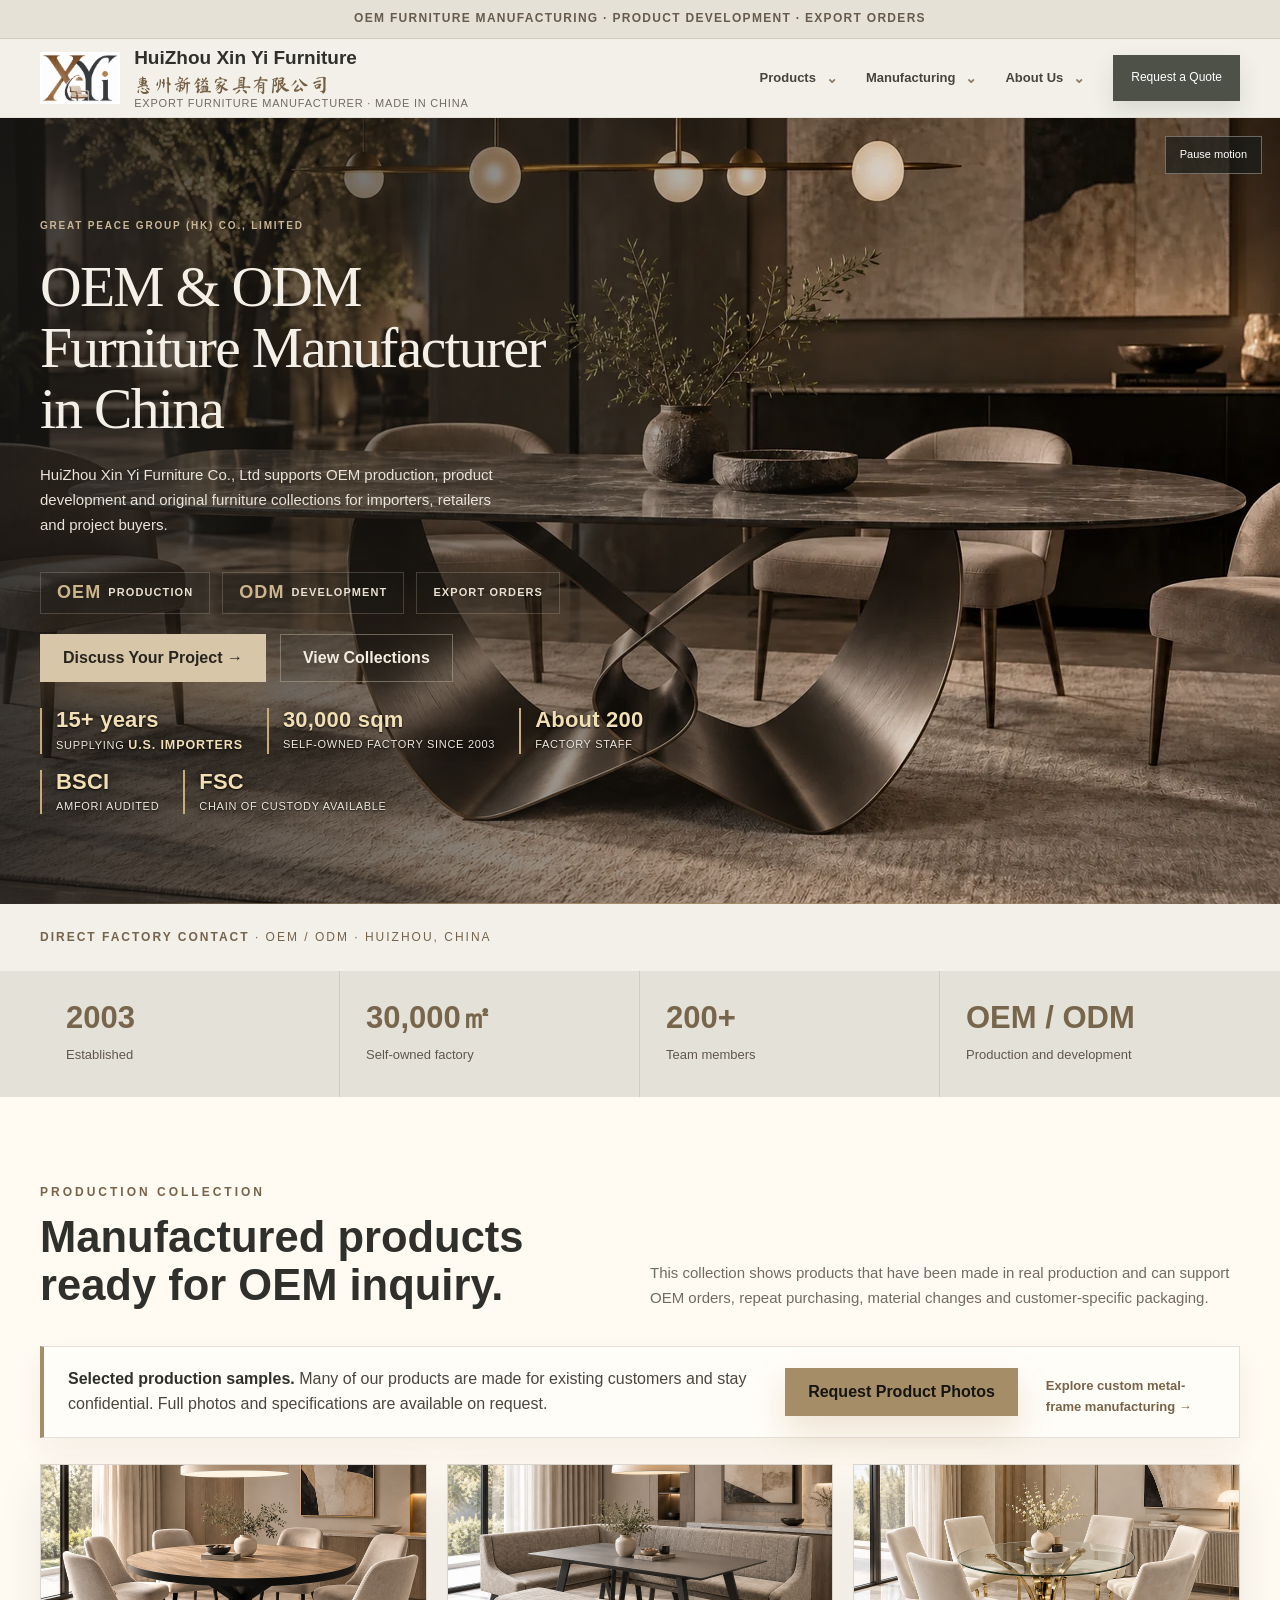
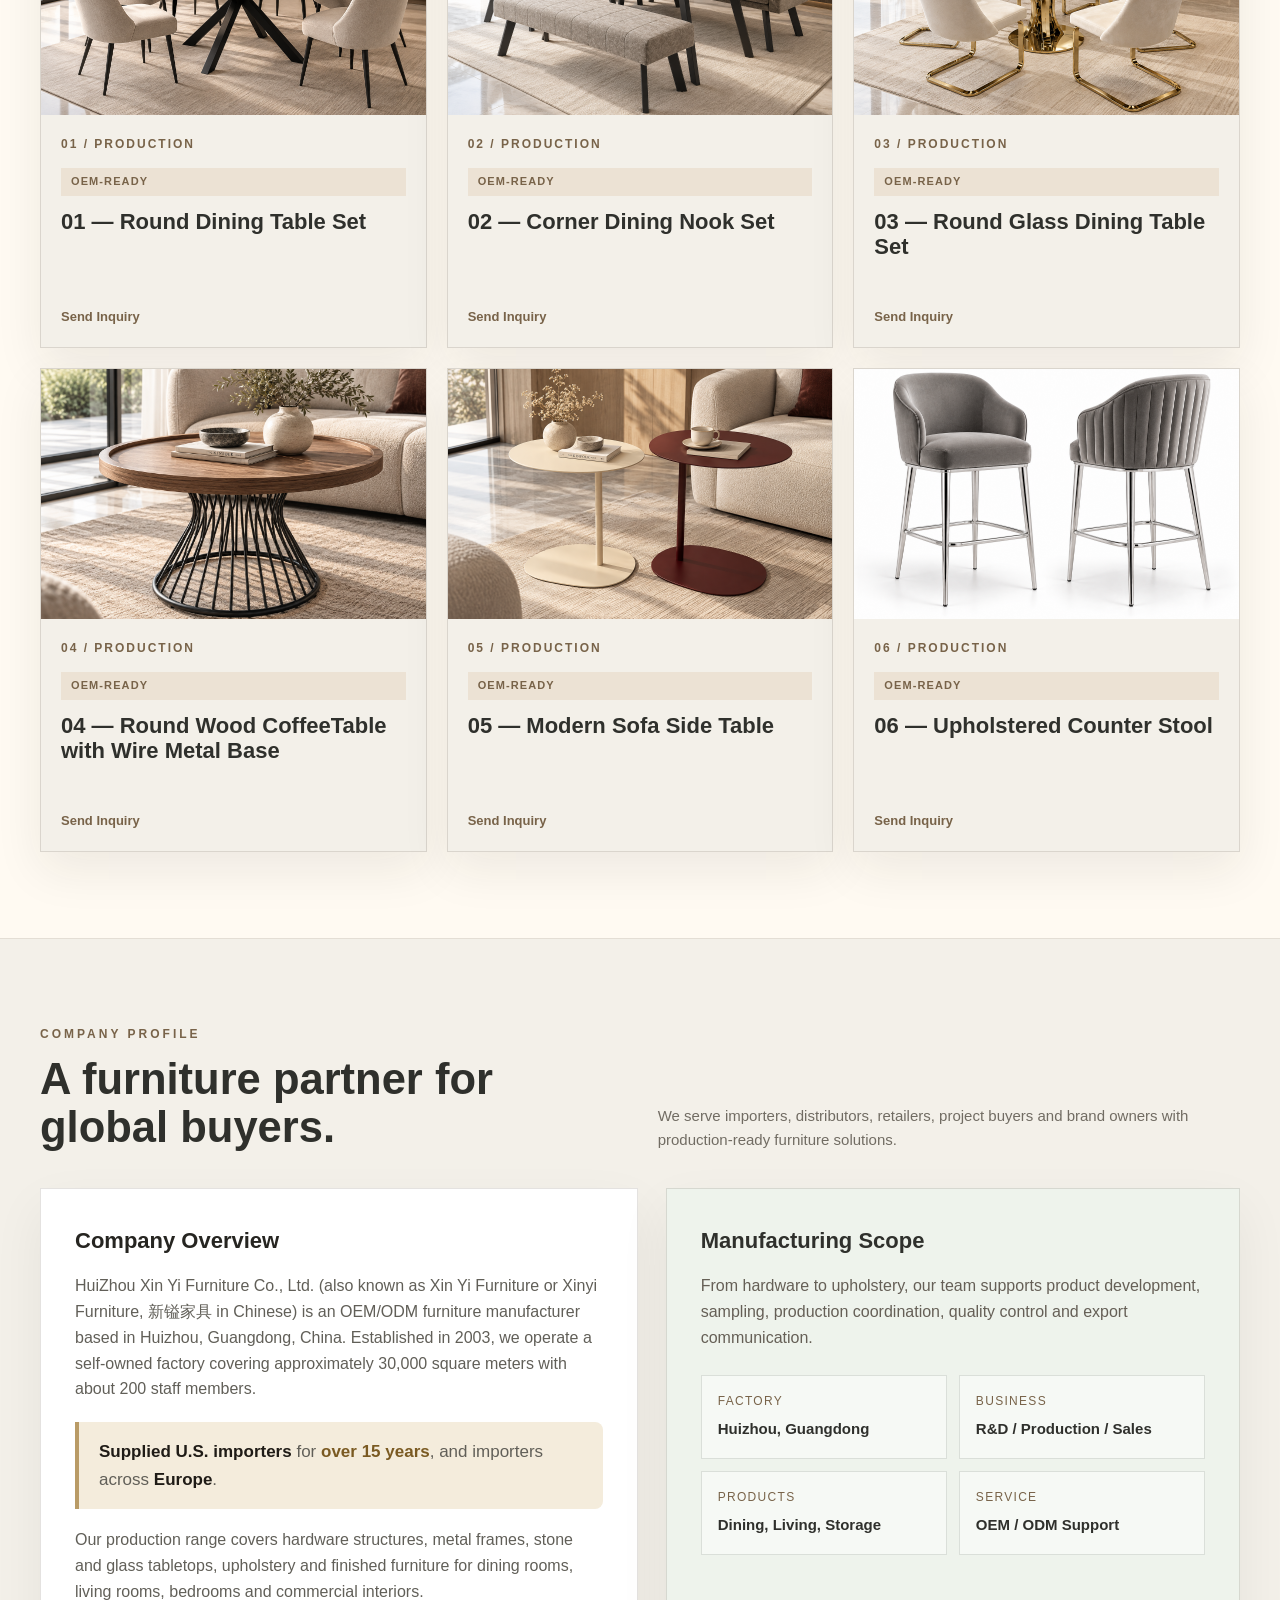
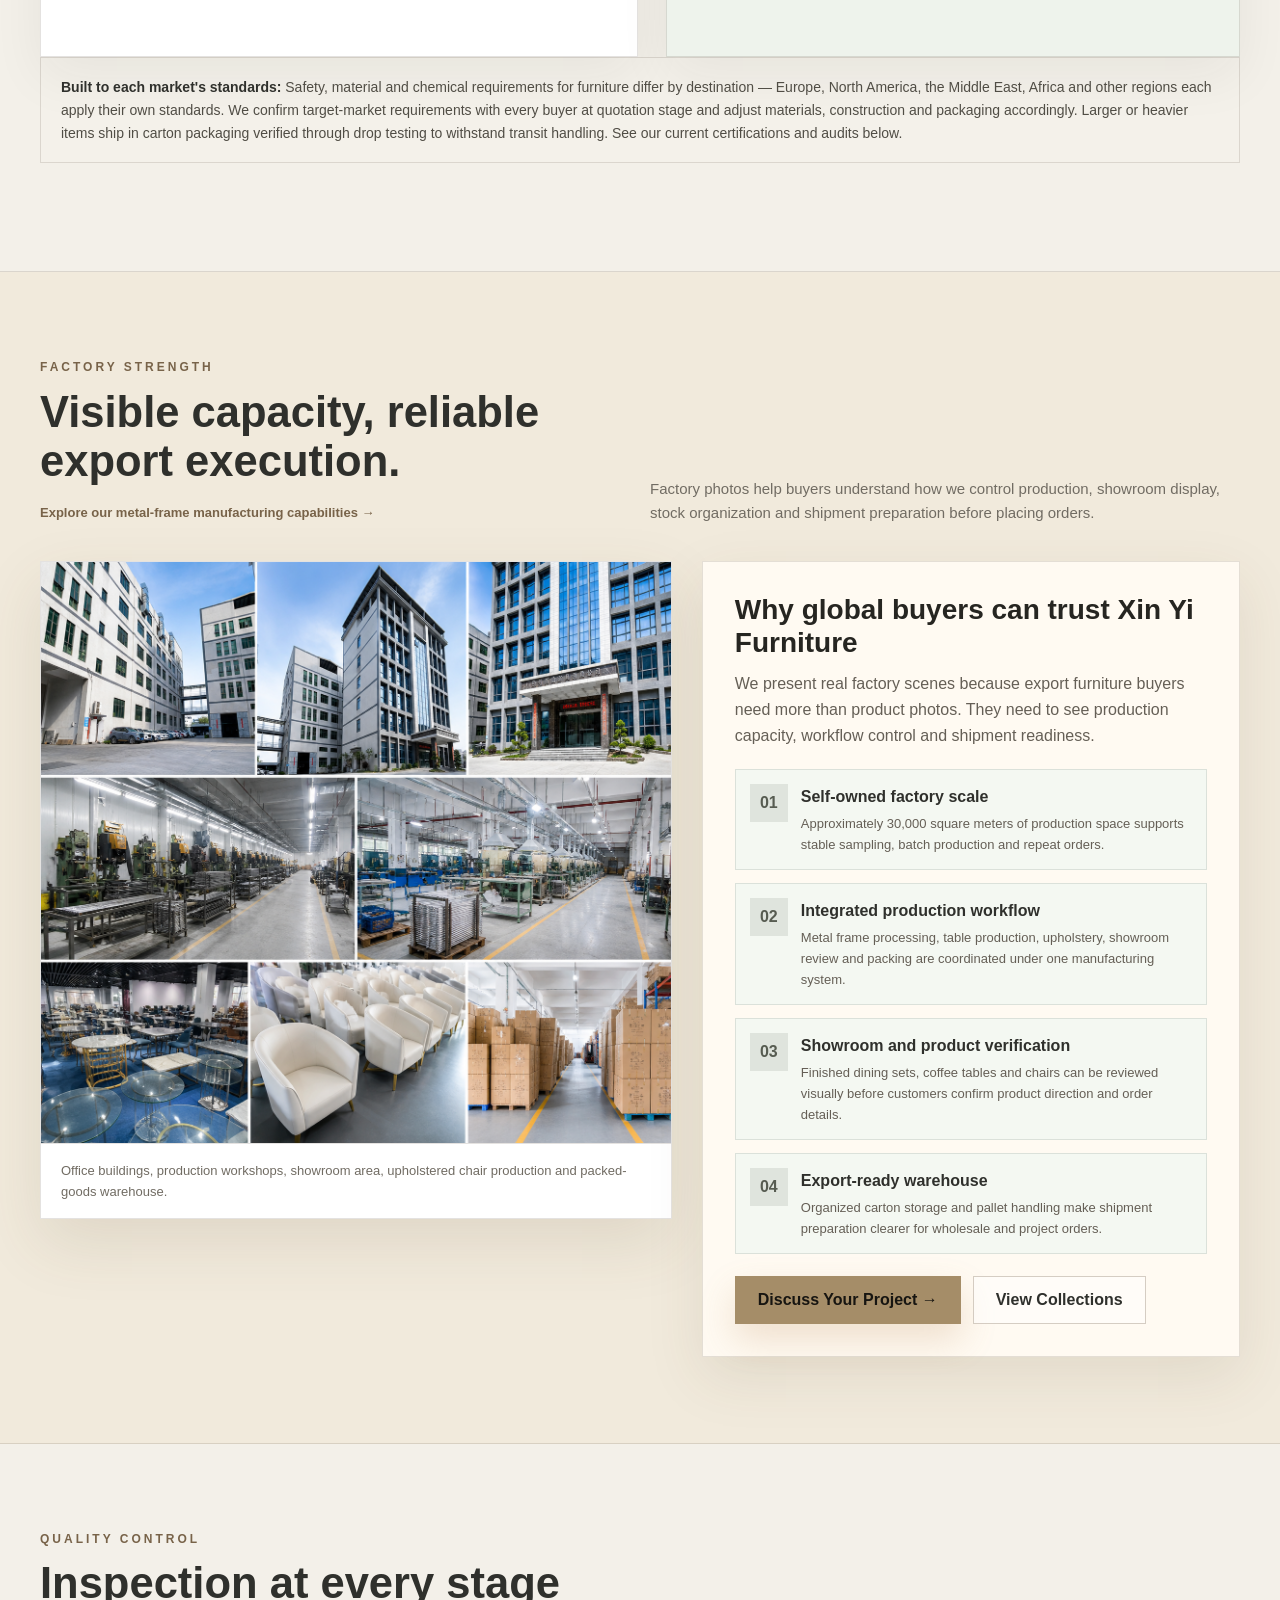
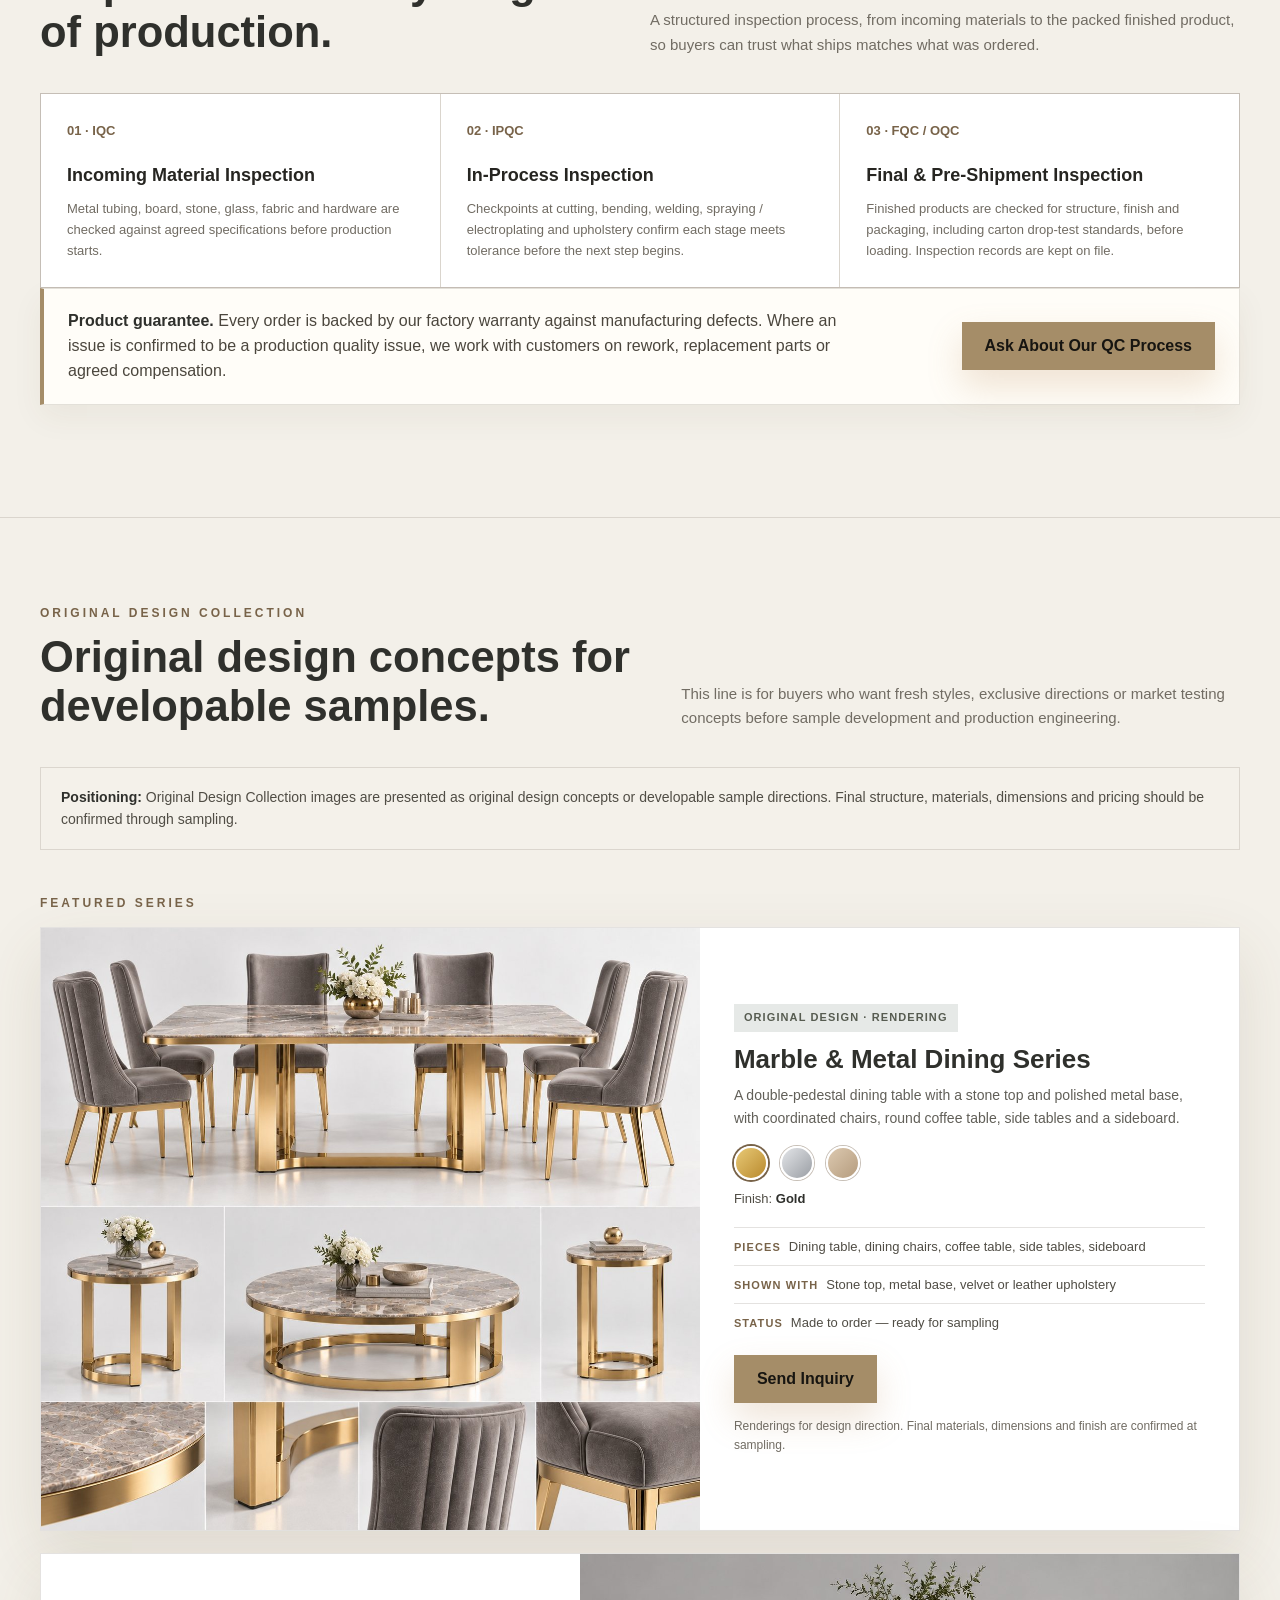
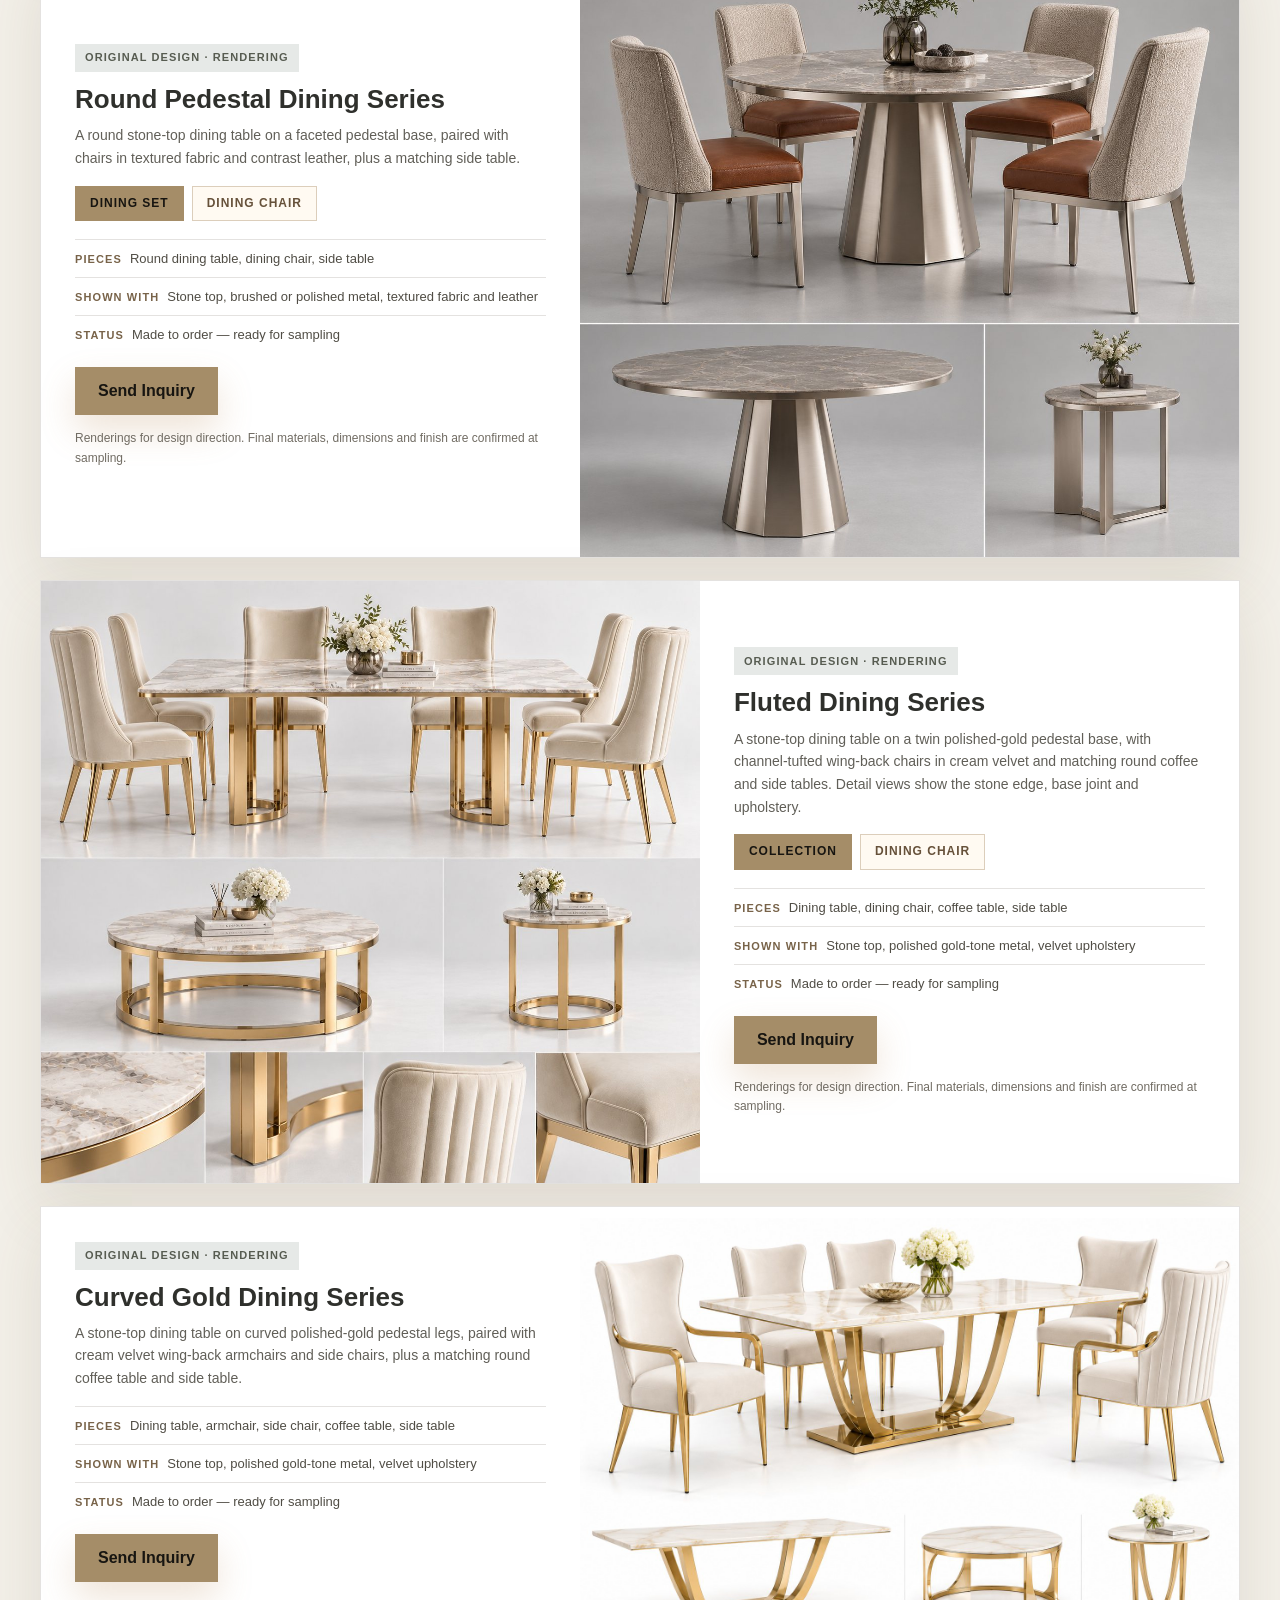
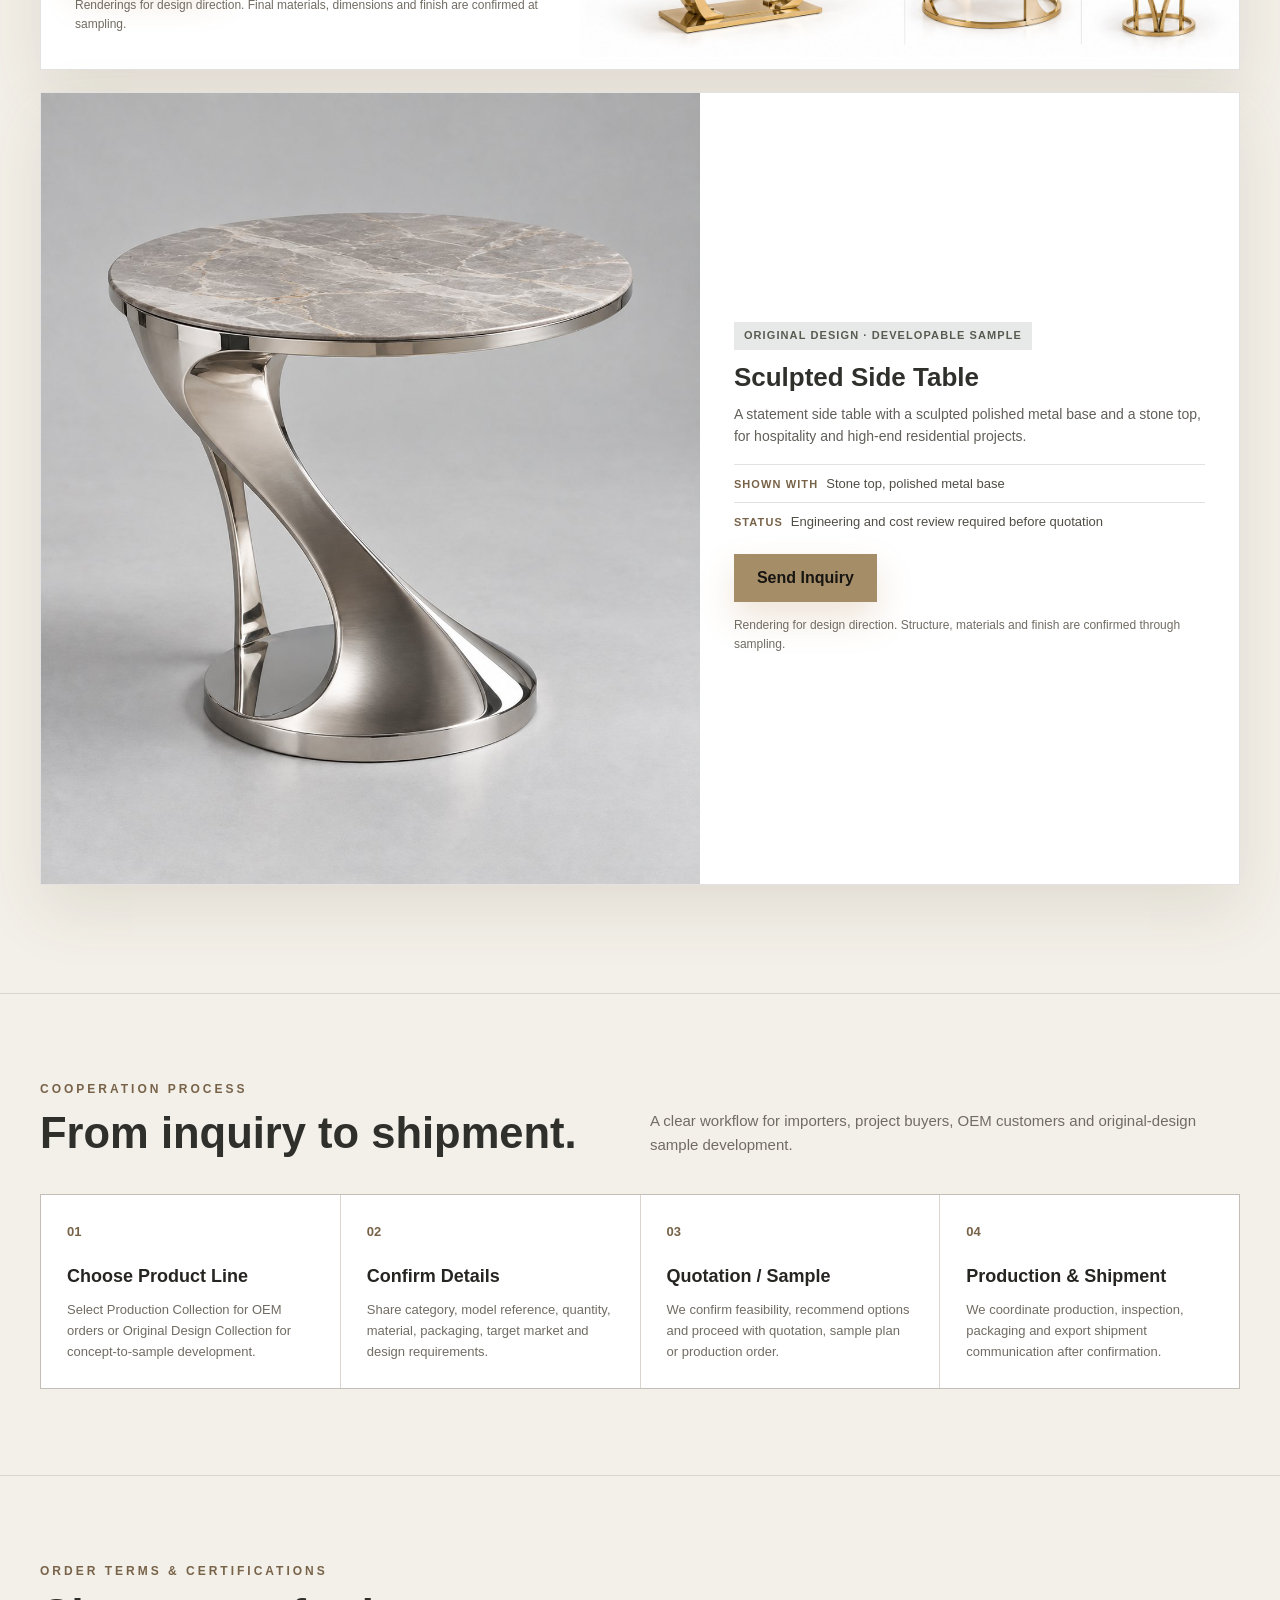
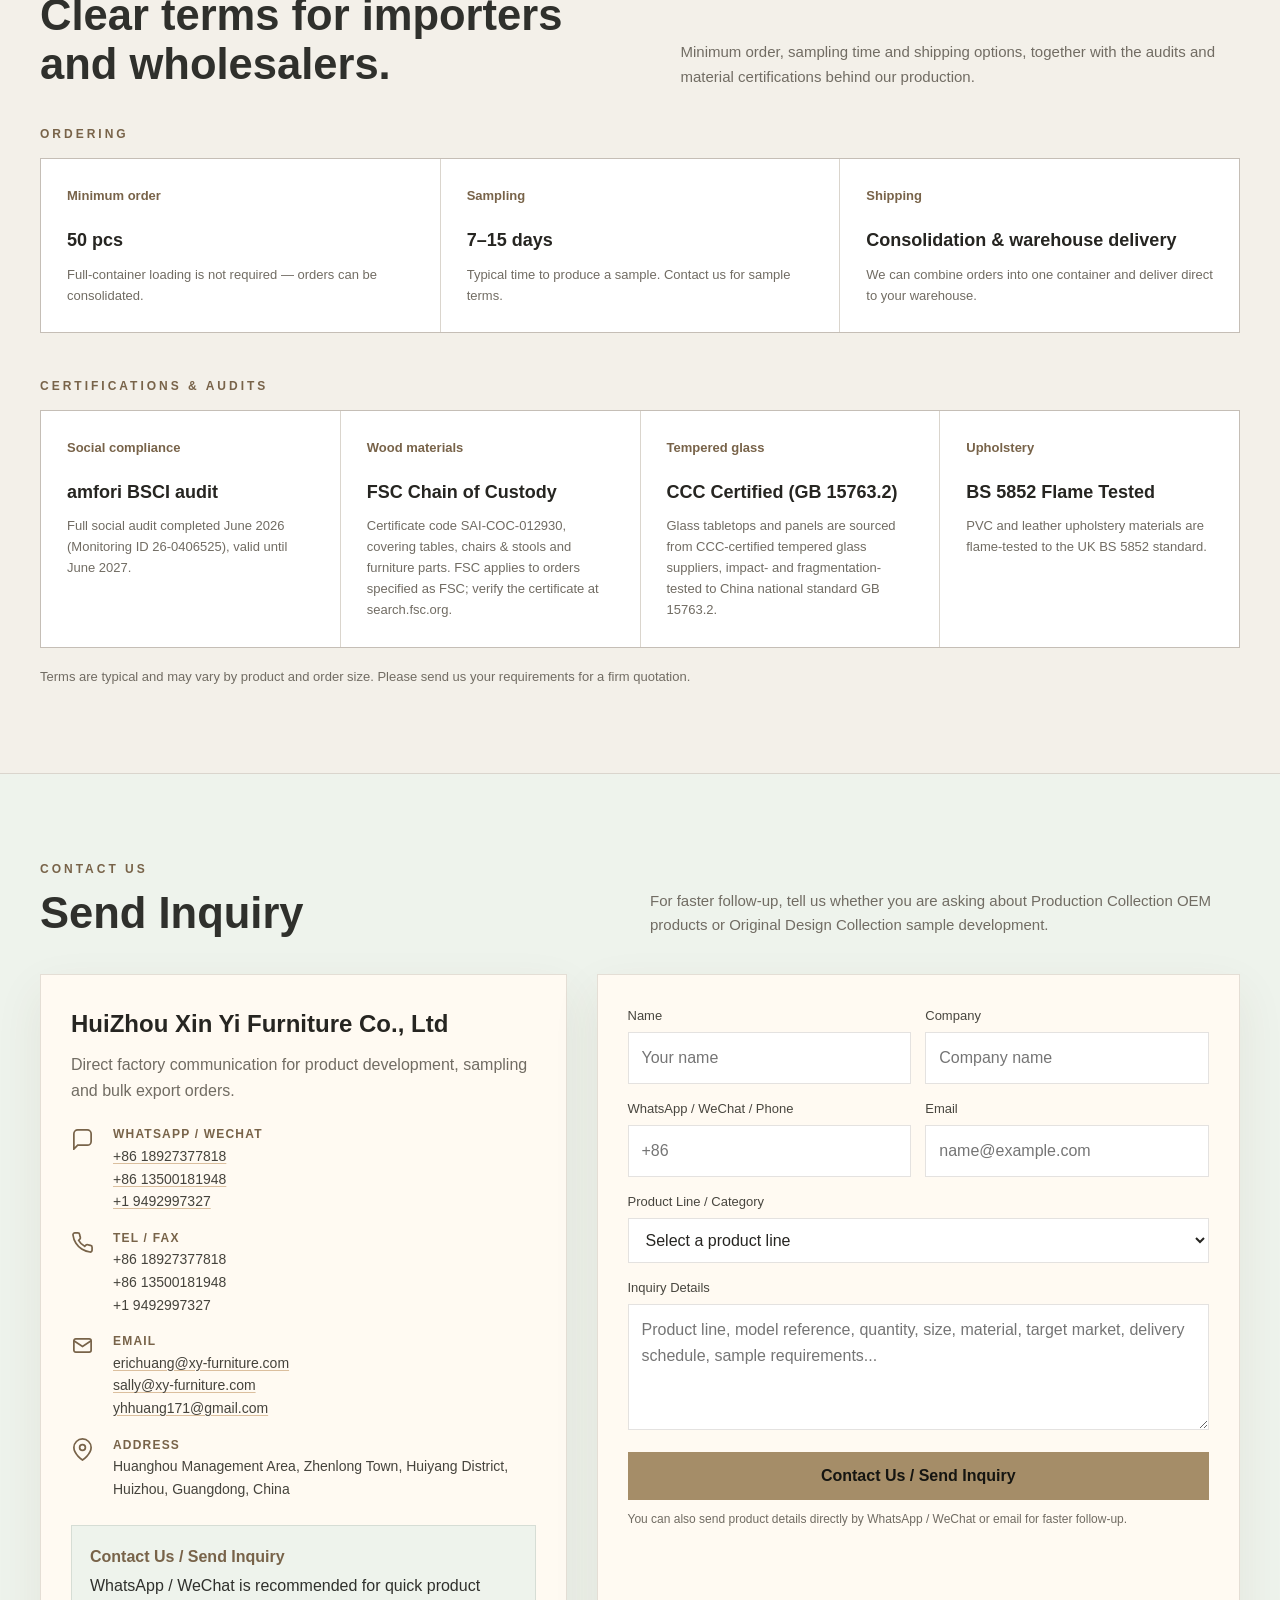
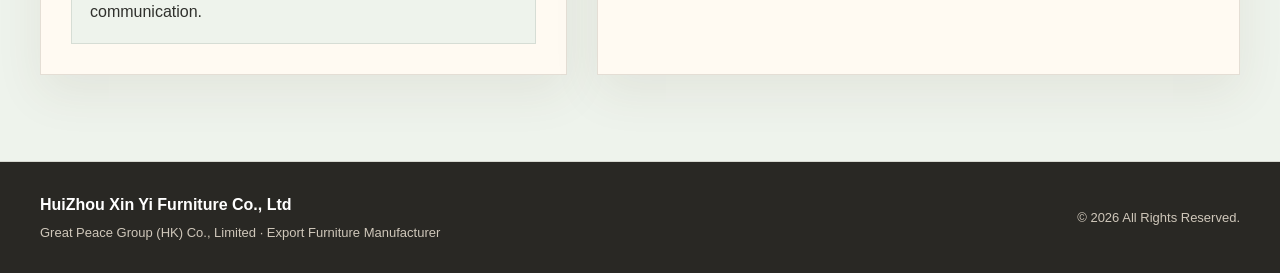
==== index.html @ f1679c77 "Replace named customers with U.S. and Europe supply line" ====
<!DOCTYPE html>
<html lang="en">
<head>
<meta charset="UTF-8">
<meta name="viewport" content="width=device-width, initial-scale=1.0">

<!-- Google tag (gtag.js) -->
<script async src="https://www.googletagmanager.com/gtag/js?id=G-X5KTL7ERYE"></script>
<script>
  window.dataLayer = window.dataLayer || [];
  function gtag(){dataLayer.push(arguments);}
  gtag('js', new Date());
  gtag('config', 'G-X5KTL7ERYE');
</script>

<title>China OEM/ODM Furniture Manufacturer for Retailers | Xin Yi</title>
<meta name="description" content="China OEM/ODM furniture manufacturer for retailers and importers in Australia, Canada and worldwide. Explore dining tables, chairs and metal-frame furniture.">
<link rel="canonical" href="https://www.xy-furniture.com/">

<!-- Open Graph / social preview -->
<meta property="og:type" content="website">
<meta property="og:site_name" content="HuiZhou Xin Yi Furniture Co., Ltd">
<meta property="og:title" content="China OEM/ODM Furniture Manufacturer for Retailers | Xin Yi">
<meta property="og:description" content="China OEM/ODM furniture manufacturer for retailers and importers in Australia, Canada and worldwide. Explore dining tables, chairs and metal-frame furniture.">
<meta property="og:url" content="https://www.xy-furniture.com/">
<meta property="og:image" content="https://www.xy-furniture.com/assets/products/hero-gold-marble-dining.jpg">
<meta property="og:locale" content="en_US">

<!-- Twitter Card -->
<meta name="twitter:card" content="summary_large_image">
<meta name="twitter:title" content="China OEM/ODM Furniture Manufacturer for Retailers | Xin Yi">
<meta name="twitter:description" content="China OEM/ODM furniture manufacturer for retailers and importers in Australia, Canada and worldwide. Explore dining tables, chairs and metal-frame furniture.">
<meta name="twitter:image" content="https://www.xy-furniture.com/assets/products/hero-gold-marble-dining.jpg">

<script type="application/ld+json">{
  "@context": "https://schema.org",
  "@type": "Organization",
  "name": "HuiZhou Xin Yi Furniture Co., Ltd",
  "alternateName": [
    "Xin Yi Furniture",
    "Xinyi Furniture",
    "新镒家具",
    "惠州新镒家具有限公司",
    "Great Peace Group (HK) Co., Limited"
  ],
  "url": "https://www.xy-furniture.com/",
  "logo": "https://www.xy-furniture.com/assets/logo-mark.png",
  "image": "https://www.xy-furniture.com/assets/products/hero-gold-marble-dining.jpg",
  "description": "HuiZhou Xin Yi Furniture Co., Ltd. (Xinyi Furniture) is a China-based OEM/ODM furniture manufacturer specializing in metal-frame furniture, upholstered dining chairs, bar stools and dining tables.",
  "foundingDate": "2003",
  "address": {
    "@type": "PostalAddress",
    "streetAddress": "Huanghou Management Area, Zhenlong Town, Huiyang District",
    "addressLocality": "Huizhou",
    "addressRegion": "Guangdong",
    "addressCountry": "CN"
  },
  "contactPoint": [
    {
      "@type": "ContactPoint",
      "contactType": "sales",
      "email": "erichuang@xy-furniture.com",
      "telephone": "+86-18927377818",
      "areaServed": "Worldwide",
      "availableLanguage": [
        "en",
        "zh"
      ]
    }
  ],
  "@id": "https://www.xy-furniture.com/#organization"
}</script>

<link rel="icon" href="favicon.png" type="image/png">
<link rel="shortcut icon" href="favicon.png" type="image/png">
<link rel="apple-touch-icon" href="favicon.png">
<link rel="preconnect" href="https://fonts.googleapis.com">
<link rel="preconnect" href="https://fonts.gstatic.com" crossorigin>
<link href="https://fonts.googleapis.com/css2?family=Ma+Shan+Zheng&display=swap" rel="stylesheet">
<style>
*{box-sizing:border-box;margin:0;padding:0}
:root{
  --ink:#171819;
  --charcoal:#2f302c;
  --deep:#3d342b;
  --paper:#f8f3e9;
  --stone:#e9ddca;
  --white:#fff;
  --muted:#706a60;
  --soft:#aa9c87;
  --gold:#b7854d;
  --gold-dark:#8d663d;
  --sage:#6f7f72;
  --sage-soft:#e4ebe2;
  --line:rgba(92,70,43,.14);
  --shadow:0 24px 60px rgba(93,70,42,.12);
}
html{scroll-behavior:smooth}
body{font-family:Inter,Arial,"PingFang SC","Microsoft YaHei",sans-serif;background:var(--paper);color:var(--ink);line-height:1.62}
a{text-decoration:none;color:inherit}
button,input,select,textarea{font:inherit}
img{max-width:100%}
.container{width:min(1200px,calc(100% - 44px));margin:0 auto}
.topbar{background:#efe5d3;color:#51483d;font-size:12px;letter-spacing:.2px;border-bottom:1px solid var(--line)}
.topbar-inner{min-height:38px;display:flex;align-items:center;justify-content:space-between;gap:18px}
.topbar-contact{display:flex;gap:20px;flex-wrap:wrap;color:#665b4d;text-transform:uppercase;letter-spacing:1.3px;font-weight:700}
.topbar-actions{display:flex;align-items:center;gap:10px;white-space:nowrap}
.mini-link{color:var(--gold-dark);border-bottom:1px solid rgba(183,133,77,.55);padding-bottom:2px;font-weight:700}
.nav{position:sticky;top:0;z-index:30;background:rgba(248,243,233,.94);backdrop-filter:blur(18px);border-bottom:1px solid var(--line)}
.nav-inner{height:78px;display:flex;align-items:center;justify-content:space-between;gap:28px}
.brand{display:flex;align-items:center;gap:14px;min-width:0}
.hero-contact a,.contact-value a{color:inherit;text-decoration:underline;text-decoration-color:rgba(183,133,77,.5);text-underline-offset:2px}
.hero-contact a:hover,.contact-value a:hover{color:var(--gold-dark)}
.brand-mark{height:52px;width:auto;display:block;object-fit:contain;flex:none}
.brand-name{font-size:19px;font-weight:760;white-space:nowrap;color:var(--charcoal)}
.brand-sub{font-size:11px;color:var(--muted);letter-spacing:.8px;text-transform:uppercase;white-space:nowrap}
.brand-cn{font-family:"Ma Shan Zheng",cursive;font-size:19px;line-height:1;color:var(--gold-dark);font-weight:400;white-space:nowrap;margin:2px 0 1px;letter-spacing:.5px}
.nav-toggle{display:none;flex-direction:column;justify-content:center;gap:5px;width:40px;height:40px;background:none;border:0;cursor:pointer;flex:none}
.nav-toggle span{display:block;height:2px;width:100%;background:var(--charcoal);transition:.25s ease}
.nav-toggle.open span:nth-child(1){transform:translateY(7px) rotate(45deg)}
.nav-toggle.open span:nth-child(2){opacity:0}
.nav-toggle.open span:nth-child(3){transform:translateY(-7px) rotate(-45deg)}
.mobile-menu{display:none;flex-direction:column;background:var(--paper);border-top:1px solid var(--line);padding:8px 20px 22px}
.mobile-menu.open{display:flex}
.mobile-menu a{padding:14px 0;border-bottom:1px solid var(--line);color:var(--charcoal);font-size:16px}
.mobile-menu a.nav-cta{background:var(--sage);color:#fff;text-align:center;border:0;margin-top:14px;padding:14px 16px}
.nav-links{display:flex;align-items:center;gap:26px;font-size:14px;color:#46443d}
.nav-links a:hover{color:var(--gold-dark)}
.nav-cta{background:var(--sage);color:#fff!important;padding:10px 16px;box-shadow:0 10px 22px rgba(63,78,66,.14)}
.nav-cta:hover{background:var(--gold-dark)!important;color:#fff!important}
.hero{position:relative;overflow:hidden;background:#f6efe3;color:var(--ink)}
.hero::before{content:"";position:absolute;inset:0;background:linear-gradient(90deg,rgba(248,243,233,.9),rgba(248,243,233,.8)),url("assets/products/hero-gold-marble-dining.jpg");background-size:cover;background-position:70% center}
.hero::after{content:"";position:absolute;left:0;right:0;bottom:0;height:1px;background:linear-gradient(90deg,transparent,var(--gold),transparent)}
.hero-grid{position:relative;z-index:1;display:grid;grid-template-columns:minmax(0,1fr) 390px;gap:58px;align-items:end;min-height:650px;padding:82px 0 76px}
.eyebrow{font-size:12px;letter-spacing:3.4px;text-transform:uppercase;color:var(--gold-dark);margin-bottom:22px;font-weight:850}
h1{font-size:clamp(44px,6.5vw,84px);line-height:1.02;letter-spacing:0;font-weight:780;max-width:850px;margin-bottom:24px}
.hero-copy{max-width:660px;color:#5d554a;font-size:18px;margin-bottom:34px}
.hero-badges{display:flex;gap:12px;flex-wrap:wrap;margin:0 0 30px}
.hero-badge{display:inline-flex;align-items:center;min-height:42px;padding:0 16px;border:1px solid rgba(141,102,61,.24);background:#fffaf2;color:#66513a;font-size:14px;font-weight:850;letter-spacing:1.1px;text-transform:uppercase;box-shadow:0 12px 30px rgba(93,70,42,.08)}
.hero-badge strong{font-size:18px;color:var(--gold-dark);margin-right:7px}
.hero-proof{max-width:720px;margin:24px 0 0;padding-left:18px;border-left:2px solid var(--gold);color:#6c6256;font-size:14px;letter-spacing:.2px}
.hero-actions{display:flex;gap:14px;flex-wrap:wrap}
.btn{display:inline-flex;align-items:center;justify-content:center;gap:9px;min-height:48px;padding:0 22px;border:1px solid transparent;cursor:pointer;transition:.22s ease;font-weight:720}
.btn-primary{background:var(--gold);color:#171511;box-shadow:0 16px 35px rgba(183,133,77,.22)}
.btn-primary:hover{background:#d3a25e;transform:translateY(-1px)}
.btn-outline{border-color:rgba(92,70,43,.26);color:var(--charcoal);background:rgba(255,255,255,.52)}
.btn-outline:hover{border-color:var(--gold);background:#fffaf2}
.hero-card{background:rgba(250,246,238,.94);color:var(--ink);padding:26px;border:1px solid rgba(255,255,255,.45);box-shadow:var(--shadow)}
.hero-card-label{font-size:12px;text-transform:uppercase;letter-spacing:2px;color:var(--gold-dark);font-weight:800;margin-bottom:14px}
.hero-card strong{display:block;font-size:26px;line-height:1.15;margin-bottom:10px}
.hero-card p{color:var(--muted);font-size:14px;margin-bottom:20px}
.hero-contact{display:grid;gap:10px;font-size:14px;color:#34332f}
.hero-contact span{padding-top:10px;border-top:1px solid rgba(32,33,31,.12)}
.facts{background:var(--sage-soft);color:var(--charcoal)}
.facts-grid{display:grid;grid-template-columns:repeat(4,1fr)}
.fact{padding:30px 26px;border-right:1px solid rgba(62,48,31,.12)}
.fact:last-child{border-right:0}
.fact strong{display:block;color:var(--gold-dark);font-size:31px;line-height:1.1;margin-bottom:6px}
.fact span{color:#5f574d;font-size:13px}
.section{padding:86px 0;border-bottom:1px solid var(--line)}
.section-head{display:flex;align-items:end;justify-content:space-between;gap:46px;margin-bottom:36px}
.kicker{font-size:12px;letter-spacing:3px;text-transform:uppercase;color:var(--gold-dark);font-weight:820;margin-bottom:10px}
.title{font-size:clamp(30px,3.4vw,48px);line-height:1.12;color:var(--charcoal);font-weight:780}
.desc{max-width:590px;color:var(--muted);font-size:15px}
.about-grid{display:grid;grid-template-columns:1.02fr .98fr;gap:28px;align-items:stretch}
.about-panel{background:#fff;border:1px solid var(--line);padding:34px;box-shadow:0 20px 50px rgba(32,33,31,.06)}
.about-panel.dark{background:#eef3ec;color:var(--charcoal)}
.about-panel h3{font-size:22px;margin-bottom:14px}
.about-panel p{color:#615f58;margin-bottom:18px}
.about-panel.dark p{color:#655f56}
.about-meta{display:grid;grid-template-columns:repeat(2,1fr);gap:12px;margin-top:24px}
.meta-item{border:1px solid rgba(90,107,92,.18);background:rgba(255,255,255,.45);padding:16px}
.meta-item span{display:block;font-size:12px;color:var(--gold-dark);text-transform:uppercase;letter-spacing:1.3px;margin-bottom:5px}
.meta-item b{font-size:15px}
.image-strip{display:grid;grid-template-columns:1.15fr .85fr;gap:14px;height:100%}
.image-strip img{width:100%;height:100%;object-fit:cover;background:#fff;border:1px solid var(--line)}
.factory-section{background:#f1eadc}
.factory-layout{display:grid;grid-template-columns:1.08fr .92fr;gap:30px;align-items:start}
.factory-photo{background:#fff;border:1px solid var(--line);box-shadow:var(--shadow);overflow:hidden}
.factory-photo img{width:100%;display:block}
.factory-caption{padding:16px 20px;color:var(--muted);font-size:13px;border-top:1px solid var(--line)}
.trust-panel{background:#fffaf2;color:var(--ink);padding:32px;border:1px solid var(--line);box-shadow:0 20px 55px rgba(93,70,42,.1)}
.trust-panel h3{font-size:28px;line-height:1.16;margin-bottom:12px}
.trust-panel p{color:#655f56;margin-bottom:20px}
.trust-list{display:grid;gap:13px}
.trust-item{display:grid;grid-template-columns:38px 1fr;gap:13px;padding:14px;border:1px solid rgba(90,107,92,.16);background:#f4f8f2}
.trust-num{height:38px;background:rgba(111,127,114,.16);color:var(--sage);display:grid;place-items:center;font-weight:820}
.trust-item b{display:block;color:var(--charcoal);margin-bottom:3px}
.trust-item span{display:block;color:#655f56;font-size:13px}
.trust-cta{margin-top:22px;display:flex;gap:12px;flex-wrap:wrap}
.product-showcase{background:#fffaf2}
.product-grid{display:grid;grid-template-columns:repeat(3,1fr);gap:20px}
.product-card{position:relative;overflow:hidden;background:var(--paper);border:1px solid var(--line);box-shadow:0 18px 45px rgba(32,33,31,.08);min-height:430px;display:flex;flex-direction:column;transition:.22s ease}
.product-card:hover{transform:translateY(-5px);box-shadow:0 28px 70px rgba(32,33,31,.16)}
.product-image{height:250px;background:#f4f1ea;overflow:hidden}
.product-image img{width:100%;height:100%;object-fit:cover;display:block;transition:.35s ease}
.product-card:hover .product-image img{transform:scale(1.04)}
.product-body{padding:20px;display:flex;flex-direction:column;gap:13px;flex:1}
.product-index{font-size:12px;color:var(--gold-dark);font-weight:820;letter-spacing:2px;text-transform:uppercase}
.product-body h3{font-size:22px;line-height:1.15;color:var(--charcoal)}
.product-body p{font-size:14px;color:var(--muted)}
.product-sku{font-size:12px;font-weight:820;color:var(--gold-dark);letter-spacing:.4px}
.product-specs{font-size:12px;color:#655f56;border-top:1px dashed var(--line);padding-top:9px}
.product-specs b{color:var(--charcoal);font-weight:820}
.product-tags{display:flex;gap:7px;flex-wrap:wrap;margin-top:auto}
.product-tags span{font-size:11px;color:#504d45;background:#eee9df;padding:5px 8px}
.product-link{margin-top:8px;color:var(--gold-dark);font-weight:800;font-size:13px}
.collection-note{background:#f4f1ea;border:1px solid var(--line);padding:18px 20px;margin-bottom:22px;color:#504d45;font-size:14px}
.collection-note b{color:var(--charcoal)}
.prod-note{display:flex;align-items:center;justify-content:space-between;gap:28px;background:#fffdf8;border:1px solid var(--line);border-left:4px solid var(--gold);padding:20px 24px;margin-bottom:26px;box-shadow:0 12px 30px rgba(93,70,42,.06)}
.prod-note p{margin:0;font-size:16px;line-height:1.55;color:#4b463d;max-width:780px}
.prod-note b{color:var(--charcoal)}
.prod-note .btn{flex:none}
@media (max-width:760px){.prod-note{flex-direction:column;align-items:stretch;gap:16px;padding:18px}.prod-note .btn{width:100%}}
.line-badge{display:inline-flex;align-items:center;min-height:28px;padding:0 10px;background:rgba(184,135,70,.13);color:var(--gold-dark);font-size:11px;font-weight:820;letter-spacing:1.1px;text-transform:uppercase}
.concept-badge{background:rgba(101,118,107,.16);color:var(--sage)}
.featured-grid{display:grid;grid-template-columns:1.1fr .9fr;gap:18px}
.feature-photo{position:relative;min-height:520px;background:#fff;border:1px solid var(--line);overflow:hidden;box-shadow:var(--shadow)}
.feature-photo img{width:100%;height:100%;object-fit:cover;display:block}
.feature-caption{position:absolute;left:24px;right:24px;bottom:24px;background:rgba(17,18,16,.86);color:#fff;padding:22px}
.feature-caption small{color:#d6ad70;text-transform:uppercase;letter-spacing:2px;font-weight:800}
.feature-caption h3{font-size:28px;line-height:1.16;margin:8px 0}
.feature-caption p{color:#e3dacd;font-size:14px}
.mini-gallery{display:grid;grid-template-columns:1fr 1fr;gap:18px}
.mini-card{background:#fff;border:1px solid var(--line);overflow:hidden;min-height:251px}
.mini-card img{width:100%;height:190px;object-fit:cover;display:block;background:#f7f5ef}
.mini-card div{padding:14px 16px}
.mini-card b{display:block;color:var(--charcoal)}
.mini-card span{font-size:13px;color:var(--muted)}
.mini-gallery.three{grid-template-columns:repeat(3,1fr)}
.mini-gallery.three .mini-card img{height:260px}
@media (max-width:1080px){.mini-gallery.three{grid-template-columns:1fr 1fr}}
@media (max-width:640px){.mini-gallery.three{grid-template-columns:1fr}.mini-gallery.three .mini-card img{height:230px}}
.process{display:grid;grid-template-columns:repeat(4,1fr);gap:1px;background:var(--line);border:1px solid var(--line)}
.step{background:#fff;padding:26px}
.step-num{font-size:13px;color:var(--gold-dark);font-weight:820;margin-bottom:20px}
.step h3{font-size:18px;margin-bottom:8px}
.step p{font-size:13px;color:var(--muted)}
.process.three{grid-template-columns:repeat(3,1fr)}
.terms-sub{font-size:12px;letter-spacing:3px;text-transform:uppercase;color:var(--gold-dark);font-weight:820;margin:44px 0 14px}
.section-head + .terms-sub{margin-top:0}
.terms-foot{font-size:13px;color:var(--muted);margin-top:18px}
.series{display:grid;grid-template-columns:1.1fr .9fr;align-items:center;background:#fff;border:1px solid var(--line);box-shadow:var(--shadow);margin-bottom:22px}
.series.flip{grid-template-columns:.9fr 1.1fr}
.series.flip .series-media{order:2}
.series-media{background:#e4e4e4;line-height:0}
.series-media img{width:100%;height:auto;display:block}
.series-body{padding:34px}
.series-body h3{font-size:26px;line-height:1.16;color:var(--charcoal);margin:12px 0 10px}
.series-body p{color:#615f58;font-size:14px;margin-bottom:16px}
.chips{display:flex;gap:8px;flex-wrap:wrap;margin:0 0 18px}
.chip{border:1px solid rgba(141,102,61,.3);background:#fffaf2;color:#66513a;padding:7px 14px;font-size:12px;font-weight:800;letter-spacing:1px;text-transform:uppercase;cursor:pointer;transition:.18s}
.chip:hover{border-color:var(--gold)}
.chip.on{background:var(--gold);color:#171511;border-color:var(--gold)}
.swatches{display:flex;gap:12px;align-items:center;margin:0 0 8px}
.swatch{width:34px;height:34px;padding:0;border-radius:50%;border:2px solid #fff;background:var(--c);box-shadow:0 0 0 1px rgba(92,70,43,.35);cursor:pointer;transition:.18s}
.swatch:hover{transform:scale(1.08)}
.swatch.on{box-shadow:0 0 0 2px var(--gold-dark)}
.swatch:focus-visible,.chip:focus-visible{outline:2px solid var(--gold-dark);outline-offset:3px}
.finish-label{font-size:13px;color:#504d45;margin:0 0 18px}
.finish-label b{color:var(--charcoal)}
.series-list{list-style:none;display:grid;gap:8px;margin:0 0 22px;font-size:13px;color:#504d45}
.series-list li{padding-top:8px;border-top:1px solid var(--line)}
.series-list b{color:var(--gold-dark);text-transform:uppercase;letter-spacing:1.1px;font-size:11px;margin-right:8px}
.series-body .series-note{font-size:12px;color:var(--muted);margin:14px 0 0}
.contact-section{background:#eef3ec;color:var(--ink)}
.contact-section .title{color:var(--charcoal)}
.contact-section .desc{color:var(--muted)}
.contact-grid{display:grid;grid-template-columns:.9fr 1.1fr;gap:30px}
.contact-panel,.form-panel{background:#fffaf2;color:var(--ink);padding:30px;border:1px solid var(--line);box-shadow:0 18px 45px rgba(93,70,42,.08)}
.contact-panel h3{font-size:24px;margin-bottom:8px}
.contact-lead{color:var(--muted);margin-bottom:22px}
.contact-list{display:grid;gap:16px}
.contact-item{display:grid;grid-template-columns:30px 1fr;gap:12px;color:#45433c}
.contact-item svg{width:23px;height:23px;stroke:var(--gold-dark);fill:none;stroke-width:1.8;margin-top:2px}
.contact-label{font-size:12px;color:var(--gold-dark);font-weight:820;letter-spacing:1.2px;text-transform:uppercase}
.contact-value{font-size:14px;word-break:break-word}
.contact-highlight{margin-top:24px;background:#eef3ec;color:var(--charcoal);padding:18px;border:1px solid rgba(90,107,92,.16)}
.contact-highlight b{display:block;color:var(--gold-dark);margin-bottom:4px}
.form-row{display:grid;grid-template-columns:1fr 1fr;gap:14px}
.field{margin-bottom:14px}
.field label{display:block;font-size:13px;color:#48463f;margin-bottom:6px}
.field input,.field select,.field textarea{width:100%;border:1px solid var(--line);background:#fff;color:var(--ink);padding:12px 13px;outline:none}
.field input:focus,.field select:focus,.field textarea:focus{border-color:var(--gold)}
.field textarea{min-height:126px;resize:vertical}
.submit{width:100%;background:var(--gold);color:#151511;font-weight:820}
.submit:hover{background:#d0a05d}
.note{font-size:12px;color:var(--muted);margin-top:10px}
.footer{background:var(--deep);color:#cfc7ba;padding:30px 0}
.footer-inner{display:flex;justify-content:space-between;gap:24px;align-items:center;font-size:13px}
.footer strong{display:block;color:#fff;font-size:16px;margin-bottom:4px}
.toast{position:fixed;left:50%;bottom:26px;transform:translateX(-50%) translateY(30px);opacity:0;pointer-events:none;background:var(--deep);color:#fff;border:1px solid rgba(184,135,70,.5);padding:12px 18px;transition:.2s;z-index:60}
.toast.show{opacity:1;transform:translateX(-50%) translateY(0)}
@media (min-width:1081px){
  .hero{background:#f6efe3}
  .hero::before{inset:0 0 150px 0;background:linear-gradient(90deg,#f6efe3 0%,#f6efe3 22%,rgba(246,239,227,.55) 34%,rgba(246,239,227,0) 47%),url("assets/products/hero-gold-marble-dining.jpg");background-size:auto 100%;background-repeat:no-repeat;background-position:right top}
  .hero-grid{grid-template-columns:minmax(0,1fr);align-items:start;gap:0;padding:76px 0 40px;min-height:auto}
  .hero-grid>div:first-child{max-width:600px}
  .hero-grid h1{font-size:clamp(44px,4.4vw,60px);line-height:1.06}
  .hero-card{display:grid;grid-template-columns:1.25fr 1fr 1fr;gap:6px 34px;align-items:center;margin-top:44px;max-width:none;padding:22px 30px}
  .hero-card .hero-card-label{grid-column:1;grid-row:1;margin:0;align-self:end}
  .hero-card strong{grid-column:1;grid-row:2;font-size:22px;margin:0;align-self:start}
  .hero-card p{display:none}
  .hero-contact{display:contents}
  .hero-contact span{padding-top:0;border-top:0;border-left:1px solid rgba(32,33,31,.14);padding-left:26px;grid-row:1 / span 2}
  .hero-contact span:nth-child(1){grid-column:2}
  .hero-contact span:nth-child(2){grid-column:3}
}
.hero-credit{position:absolute;right:18px;bottom:166px;z-index:1;font-size:11px;letter-spacing:.6px;color:#6c6256;background:rgba(250,246,238,.82);padding:4px 9px}
@media (max-width:1080px){.hero-credit{bottom:10px}}
@media (max-width:1080px){
  .product-grid{grid-template-columns:repeat(2,1fr)}
  .hero-grid{grid-template-columns:1fr;min-height:auto}
  .hero-card{max-width:460px}
}
@media (max-width:900px){
  .topbar-inner{align-items:flex-start;flex-direction:column;padding:9px 0}
  .nav-links{display:none}
  .nav-toggle{display:flex}
  .facts-grid,.process{grid-template-columns:repeat(2,1fr)}
  .process.three{grid-template-columns:1fr}
  .about-grid,.factory-layout,.featured-grid,.contact-grid,.section-head,.series{display:block}
  .series-body{padding:24px}
  .section-head .desc{margin-top:12px}
  .image-strip,.mini-gallery,.trust-panel{margin-top:18px}
  .contact-panel{margin-bottom:18px}
}
@media (max-width:620px){
  .container{width:calc(100% - 28px)}
  .brand-name{font-size:16px}
  .hero-grid{padding:58px 0 48px}
  h1{font-size:40px}
  .hero-copy{font-size:16px}
  .hero-actions{display:grid}
  .btn{width:100%}
  .facts-grid,.product-grid,.process,.about-meta,.form-row,.image-strip,.mini-gallery{grid-template-columns:1fr}
  .fact{border-right:0;border-bottom:1px solid rgba(255,255,255,.1)}
  .section{padding:58px 0}
  .product-card{min-height:0}
  .footer-inner{display:block}
  .footer-inner div+div{margin-top:14px}
}
@media (max-width:1080px){
  .hero::before{inset:0 0 auto 0;height:270px;background:url("assets/products/hero-gold-marble-dining.jpg");background-size:cover;background-position:72% 55%}
  .hero-grid{padding-top:300px}
  .hero-credit{top:238px;bottom:auto;right:12px}
}
</style>
<link rel="stylesheet" href="/assets/interaction-motion.css?v=warm-mineral-1"><style>.xy-clients{background:#f4ecdc;border-left:4px solid #b99b66;padding:16px 20px;border-radius:0 8px 8px 0;color:#2b2620;font-size:17px;line-height:1.6;margin:20px 0}.xy-clients b{font-weight:700;color:#1f1b16}.xy-clients b:nth-of-type(2){color:#7a5a22}.xy-immersive .xy-strength span strong{color:#f3dfb4;font-weight:800;font-size:12.5px;letter-spacing:.9px}</style><style>.xy-immersive .xy-strength{display:flex;flex-wrap:wrap;gap:16px 24px;margin:26px 0 0;width:640px;max-width:none}.xy-immersive .xy-strength>div{border-left:2px solid #c9ab76;padding-left:14px;min-width:0}.xy-immersive .xy-strength{text-shadow:0 1px 2px rgba(0,0,0,.85),0 0 14px rgba(0,0,0,.7)}.xy-immersive .xy-strength b{display:block;font-size:22px;line-height:1.1;color:#f3dfb4;font-weight:700;letter-spacing:.2px}.xy-immersive .xy-strength span{display:block;margin-top:5px;font-size:11px;line-height:1.35;color:#eee8dc;letter-spacing:.7px;text-transform:uppercase}@media(max-width:720px){.xy-immersive .xy-strength{display:grid;grid-template-columns:1fr 1fr;gap:16px 14px;margin-top:22px;width:auto;max-width:100%}.xy-immersive .xy-strength b{font-size:19px}.xy-immersive .xy-strength span{font-size:10.5px}}</style><script defer src="/assets/interaction-motion.js"></script><link rel="stylesheet" href="/assets/navigation-simple.css"><script defer src="/assets/navigation-simple.js"></script></head>
<body class="xy-tonal">
<div class="topbar">
  <div class="container topbar-inner">
    <div class="topbar-contact">
      <span>OEM Furniture Manufacturing · Product Development · Export Orders</span>
    </div>

  </div>
</div>

<nav class="nav">
  <div class="container nav-inner">
    <a class="brand" href="#top" aria-label="HuiZhou Xin Yi Furniture Co., Ltd">
      <img class="brand-mark" src="assets/logo-mark.png" alt="Xin Yi Furniture logo" width="179" height="116">
      <div>
        <div class="brand-name">HuiZhou Xin Yi Furniture</div>
        <div class="brand-cn">惠州新镒家具有限公司</div>
        <div class="brand-sub">Export Furniture Manufacturer · Made in China</div>
      </div>
    </a>
    <div class="nav-links"><details class="xy-nav-group"><summary>Products <span aria-hidden="true">⌄</span></summary><div class="xy-nav-panel"><a href="/dining-tables/">Dining Tables</a><a href="/#production">Production Collection</a><a href="/#original-design">Original Design</a></div></details><details class="xy-nav-group"><summary>Manufacturing <span aria-hidden="true">⌄</span></summary><div class="xy-nav-panel"><a href="/metal-frame-furniture-manufacturing/">Metal Frame Capabilities</a><a href="/#factory">Our Factory</a><a href="/#quality">Quality Control</a></div></details><details class="xy-nav-group"><summary>About Us <span aria-hidden="true">⌄</span></summary><div class="xy-nav-panel"><a href="/#about">Company Overview</a><a href="/#workflow">Cooperation Process</a><a href="/#terms">Order Terms</a></div></details><a href="#contact" class="nav-cta">Request a Quote</a></div>
    <button class="nav-toggle" id="navToggle" aria-label="Open menu" aria-expanded="false" aria-controls="mobileMenu">
      <span></span><span></span><span></span>
    </button>
  </div>
  <div class="mobile-menu" id="mobileMenu"><details class="xy-nav-group"><summary>Products <span aria-hidden="true">⌄</span></summary><div class="xy-nav-panel"><a href="/dining-tables/">Dining Tables</a><a href="/#production">Production Collection</a><a href="/#original-design">Original Design</a></div></details><details class="xy-nav-group"><summary>Manufacturing <span aria-hidden="true">⌄</span></summary><div class="xy-nav-panel"><a href="/metal-frame-furniture-manufacturing/">Metal Frame Capabilities</a><a href="/#factory">Our Factory</a><a href="/#quality">Quality Control</a></div></details><details class="xy-nav-group"><summary>About Us <span aria-hidden="true">⌄</span></summary><div class="xy-nav-panel"><a href="/#about">Company Overview</a><a href="/#workflow">Cooperation Process</a><a href="/#terms">Order Terms</a></div></details><a href="#contact" class="nav-cta">Request a Quote</a></div>
</nav>

<header class="hero xy-immersive" id="top">
<img class="xy-hero-image" src="/assets/hero-sculptural-v2-1536.webp" srcset="/assets/hero-sculptural-v2-768.webp 768w, /assets/hero-sculptural-v2-1280.webp 1280w, /assets/hero-sculptural-v2-1536.webp 1536w" sizes="100vw" width="1536" height="1024" alt="Dining-room scene with a sculptural metal-base table" fetchpriority="high" decoding="async">
<button class="xy-motion-toggle" type="button" aria-pressed="false" hidden>Pause motion</button>
  <div class="container hero-grid">
    <div>
      <div class="eyebrow">Great Peace Group (HK) Co., Limited</div>
      <h1>OEM &amp; ODM Furniture Manufacturer in China</h1>
      <p class="hero-copy">HuiZhou Xin Yi Furniture Co., Ltd supports OEM production, product development and original furniture collections for importers, retailers and project buyers.</p>
      <div class="hero-badges" aria-label="Core services">
        <span class="hero-badge"><strong>OEM</strong> Production</span>
        <span class="hero-badge"><strong>ODM</strong> Development</span>
        <span class="hero-badge">Export Orders</span>
      </div>
      <div class="hero-actions">
        <a class="btn btn-primary" href="#contact">Discuss Your Project →</a>
        <a class="btn btn-outline" href="#production">View Collections</a>
      </div>
      <div class="xy-strength" aria-label="Factory strength"><div><b>15+ years</b><span>Supplying <strong>U.S. importers</strong></span></div><div><b>30,000 sqm</b><span>Self-owned factory since 2003</span></div><div><b>About 200</b><span>Factory staff</span></div><div><b>BSCI</b><span>amfori audited</span></div><div><b>FSC</b><span>Chain of Custody available</span></div></div>
    </div>

  </div>
</header>
<div class="container xy-contact-strip">    <aside class="hero-card">
      <div class="hero-card-label">Direct Factory Contact</div>
      <strong>Fast quotation for OEM / ODM furniture orders.</strong>
      <p>Share your target category, quantity, material, market and delivery plan. Our team will follow up with product options and pricing.</p>
      <div class="hero-contact">
        <span><b>WhatsApp / WeChat</b><br><a href="https://wa.me/8618927377818" target="_blank" rel="noopener">+86 18927377818</a><br><a href="https://wa.me/8613500181948" target="_blank" rel="noopener">+86 13500181948</a><br><a href="https://wa.me/19492997327" target="_blank" rel="noopener">+1 9492997327</a></span>
        <span><b>Email</b><br><a href="mailto:erichuang@xy-furniture.com">erichuang@xy-furniture.com</a><br><a href="mailto:sally@xy-furniture.com">sally@xy-furniture.com</a><br><a href="mailto:yhhuang171@gmail.com">yhhuang171@gmail.com</a></span>
      </div>
    </aside></div>
<section class="facts">
  <div class="container facts-grid">
    <div class="fact"><strong>2003</strong><span>Established</span></div>
    <div class="fact"><strong>30,000㎡</strong><span>Self-owned factory</span></div>
    <div class="fact"><strong>200+</strong><span>Team members</span></div>
    <div class="fact"><strong>OEM / ODM</strong><span>Production and development</span></div>
  </div>
</section>

<main>
  <section class="section product-showcase" id="production">
    <div class="container">
      <div class="section-head">
        <div>
          <div class="kicker">Production Collection</div>
          <h2 class="title">Manufactured products ready for OEM inquiry.</h2>
        </div>
        <p class="desc">This collection shows products that have been made in real production and can support OEM orders, repeat purchasing, material changes and customer-specific packaging.</p>
      </div>
      <div class="prod-note">
        <p><b>Selected production samples.</b> Many of our products are made for existing customers and stay confidential. Full photos and specifications are available on request.</p>
        <a class="btn btn-primary" href="#contact">Request Product Photos</a>
        <a class="product-link" href="/metal-frame-furniture-manufacturing/">Explore custom metal-frame manufacturing →</a>
      </div>
      <div class="product-grid" id="production-grid">
<!-- Public catalogue synchronized from Airtable; no client-side credentials. -->
<article class="product-card" id="catalogue-recNt7pARpNxhaddq"><div class="product-image"><img src="/assets/catalogue/064e12289e51244cbb79b523.png" alt="01 — Round Dining Table Set" loading="lazy"></div><div class="product-body"><div class="product-index">01 / Production</div><div class="line-badge">OEM-ready</div><h3>01 — Round Dining Table Set</h3><p></p><div class="product-tags"></div><a class="product-link" href="#contact">Send Inquiry</a></div></article>
<article class="product-card" id="catalogue-recezYFeFBT6HhqJO"><div class="product-image"><img src="/assets/catalogue/32f22ea79d0b9b4355419527.png" alt="02 — Corner Dining Nook Set" loading="lazy"></div><div class="product-body"><div class="product-index">02 / Production</div><div class="line-badge">OEM-ready</div><h3>02 — Corner Dining Nook Set</h3><p></p><div class="product-tags"></div><a class="product-link" href="#contact">Send Inquiry</a></div></article>
<article class="product-card" id="catalogue-recPKq1qfQoUIQAXx"><div class="product-image"><img src="/assets/catalogue/53dedf287f2d4e0163035722.png" alt="03 — Round Glass Dining Table Set" loading="lazy"></div><div class="product-body"><div class="product-index">03 / Production</div><div class="line-badge">OEM-ready</div><h3>03 — Round Glass Dining Table Set</h3><p></p><div class="product-tags"></div><a class="product-link" href="#contact">Send Inquiry</a></div></article>
<article class="product-card" id="catalogue-recRaNPfhRzsWLfMr"><div class="product-image"><img src="/assets/catalogue/93c8bb6392c5a50097e40b13.png" alt="04 — Round Wood CoffeeTable with Wire Metal Base" loading="lazy"></div><div class="product-body"><div class="product-index">04 / Production</div><div class="line-badge">OEM-ready</div><h3>04 — Round Wood CoffeeTable with Wire Metal Base</h3><p></p><div class="product-tags"></div><a class="product-link" href="#contact">Send Inquiry</a></div></article>
<article class="product-card" id="catalogue-reczVJrZ2JPH2SoIL"><div class="product-image"><img src="/assets/catalogue/79346cdd7f3d41b7c375599f.png" alt="05 — Modern Sofa Side Table" loading="lazy"></div><div class="product-body"><div class="product-index">05 / Production</div><div class="line-badge">OEM-ready</div><h3>05 — Modern Sofa Side Table</h3><p></p><div class="product-tags"></div><a class="product-link" href="#contact">Send Inquiry</a></div></article>
<article class="product-card" id="catalogue-recnjqFSwTaDv8KjS"><div class="product-image"><img src="/assets/catalogue/4c06cc24c58185c06c39e749.png" alt="06 — Upholstered Counter Stool" loading="lazy"></div><div class="product-body"><div class="product-index">06 / Production</div><div class="line-badge">OEM-ready</div><h3>06 — Upholstered Counter Stool</h3><p></p><div class="product-tags"></div><a class="product-link" href="#contact">Send Inquiry</a></div></article>
</div>
    </div>
  </section>
<section class="section" id="about">
    <div class="container">
      <div class="section-head">
        <div>
          <div class="kicker">Company Profile</div>
          <h2 class="title">A furniture partner for global buyers.</h2>
        </div>
        <p class="desc">We serve importers, distributors, retailers, project buyers and brand owners with production-ready furniture solutions.</p>
      </div>
      <div class="about-grid">
        <div class="about-panel">
          <h3>Company Overview</h3>
          <p>HuiZhou Xin Yi Furniture Co., Ltd. (also known as Xin Yi Furniture or Xinyi Furniture, 新镒家具 in Chinese) is an OEM/ODM furniture manufacturer based in Huizhou, Guangdong, China. Established in 2003, we operate a self-owned factory covering approximately 30,000 square meters with about 200 staff members.</p>
          <p class="xy-clients"><b>Supplied U.S. importers</b> for <b>over 15 years</b>, and importers across <b>Europe</b>.</p>
          <p>Our production range covers hardware structures, metal frames, stone and glass tabletops, upholstery and finished furniture for dining rooms, living rooms, bedrooms and commercial interiors.</p>
        </div>
        <div class="about-panel dark">
          <h3>Manufacturing Scope</h3>
          <p>From hardware to upholstery, our team supports product development, sampling, production coordination, quality control and export communication.</p>
          <div class="about-meta">
            <div class="meta-item"><span>Factory</span><b>Huizhou, Guangdong</b></div>
            <div class="meta-item"><span>Business</span><b>R&D / Production / Sales</b></div>
            <div class="meta-item"><span>Products</span><b>Dining, Living, Storage</b></div>
            <div class="meta-item"><span>Service</span><b>OEM / ODM Support</b></div>
          </div>
        </div>
      </div>
      <div class="collection-note"><b>Built to each market's standards:</b> Safety, material and chemical requirements for furniture differ by destination — Europe, North America, the Middle East, Africa and other regions each apply their own standards. We confirm target-market requirements with every buyer at quotation stage and adjust materials, construction and packaging accordingly. Larger or heavier items ship in carton packaging verified through drop testing to withstand transit handling. See our current <a href="#terms">certifications and audits</a> below.</div>
    </div>
  </section>

  <section class="section factory-section" id="factory">
    <div class="container">
      <div class="section-head">
        <div>
          <div class="kicker">Factory Strength</div>
          <h2 class="title">Visible capacity, reliable export execution.</h2>
<p style="margin-top:14px"><a class="product-link" href="/metal-frame-furniture-manufacturing/">Explore our metal-frame manufacturing capabilities →</a></p>
        </div>
        <p class="desc">Factory photos help buyers understand how we control production, showroom display, stock organization and shipment preparation before placing orders.</p>
      </div>
      <div class="factory-layout">
        <div class="factory-photo">
          <img src="assets/factory_strength.png" alt="HuiZhou Xin Yi Furniture factory buildings, production workshop, showroom, chair production and warehouse">
          <div class="factory-caption">Office buildings, production workshops, showroom area, upholstered chair production and packed-goods warehouse.</div>
        </div>
        <div class="trust-panel">
          <h3>Why global buyers can trust Xin Yi Furniture</h3>
          <p>We present real factory scenes because export furniture buyers need more than product photos. They need to see production capacity, workflow control and shipment readiness.</p>
          <div class="trust-list">
            <div class="trust-item"><div class="trust-num">01</div><div><b>Self-owned factory scale</b><span>Approximately 30,000 square meters of production space supports stable sampling, batch production and repeat orders.</span></div></div>
            <div class="trust-item"><div class="trust-num">02</div><div><b>Integrated production workflow</b><span>Metal frame processing, table production, upholstery, showroom review and packing are coordinated under one manufacturing system.</span></div></div>
            <div class="trust-item"><div class="trust-num">03</div><div><b>Showroom and product verification</b><span>Finished dining sets, coffee tables and chairs can be reviewed visually before customers confirm product direction and order details.</span></div></div>
            <div class="trust-item"><div class="trust-num">04</div><div><b>Export-ready warehouse</b><span>Organized carton storage and pallet handling make shipment preparation clearer for wholesale and project orders.</span></div></div>
          </div>
          <div class="trust-cta">
            <a class="btn btn-primary" href="#contact">Discuss Your Project →</a>
            <a class="btn btn-outline" href="#production">View Collections</a>
          </div>
        </div>
      </div>
    </div>
  </section>

  <section class="section" id="quality">
    <div class="container">
      <div class="section-head">
        <div>
          <div class="kicker">Quality Control</div>
          <h2 class="title">Inspection at every stage of production.</h2>
        </div>
        <p class="desc">A structured inspection process, from incoming materials to the packed finished product, so buyers can trust what ships matches what was ordered.</p>
      </div>
      <div class="process three">
        <div class="step"><div class="step-num">01 · IQC</div><h3>Incoming Material Inspection</h3><p>Metal tubing, board, stone, glass, fabric and hardware are checked against agreed specifications before production starts.</p></div>
        <div class="step"><div class="step-num">02 · IPQC</div><h3>In-Process Inspection</h3><p>Checkpoints at cutting, bending, welding, spraying / electroplating and upholstery confirm each stage meets tolerance before the next step begins.</p></div>
        <div class="step"><div class="step-num">03 · FQC / OQC</div><h3>Final &amp; Pre-Shipment Inspection</h3><p>Finished products are checked for structure, finish and packaging, including carton drop-test standards, before loading. Inspection records are kept on file.</p></div>
      </div>
      <div class="prod-note">
        <p><b>Product guarantee.</b> Every order is backed by our factory warranty against manufacturing defects. Where an issue is confirmed to be a production quality issue, we work with customers on rework, replacement parts or agreed compensation.</p>
        <a class="btn btn-primary" href="#contact">Ask About Our QC Process</a>
      </div>
    </div>
  </section>

  

  <section class="section" id="original-design">
    <div class="container">
      <div class="section-head">
        <div>
          <div class="kicker">Original Design Collection</div>
          <h2 class="title">Original design concepts for developable samples.</h2>
        </div>
        <p class="desc">This line is for buyers who want fresh styles, exclusive directions or market testing concepts before sample development and production engineering.</p>
      </div>
      <div class="collection-note"><b>Positioning:</b> Original Design Collection images are presented as original design concepts or developable sample directions. Final structure, materials, dimensions and pricing should be confirmed through sampling.</div>
      <div class="terms-sub">Featured series</div>

      <article class="series">
        <div class="series-media"><img id="s1img" src="assets/products/series-marble-metal-gold.jpg" alt="Marble and metal dining series in gold finish: dining table, chairs, coffee table and side tables" width="1312" height="1199" loading="lazy"></div>
        <div class="series-body">
          <span class="line-badge concept-badge">Original design · Rendering</span>
          <h3>Marble &amp; Metal Dining Series</h3>
          <p>A double-pedestal dining table with a stone top and polished metal base, with coordinated chairs, round coffee table, side tables and a sideboard.</p>
          <div class="swatches" role="group" aria-label="Finish" data-target="s1img" data-label="s1label">
            <button type="button" class="swatch on" aria-pressed="true" aria-label="Gold" title="Gold" style="--c:linear-gradient(135deg,#e8c976,#b98a2e)" data-name="Gold" data-src="assets/products/series-marble-metal-gold.jpg" data-w="1312" data-h="1199" data-alt="Marble and metal dining series in gold finish: dining table, chairs, coffee table and side tables"></button>
            <button type="button" class="swatch" aria-pressed="false" aria-label="Nickel" title="Nickel" style="--c:linear-gradient(135deg,#e3e5e8,#9a9ea4)" data-name="Nickel" data-src="assets/products/series-marble-metal-nickel.jpg" data-w="1312" data-h="1199" data-alt="Marble and metal dining series in nickel finish: dining table, chairs, coffee table and side tables"></button>
            <button type="button" class="swatch" aria-pressed="false" aria-label="Champagne" title="Champagne" style="--c:linear-gradient(135deg,#dcc9b0,#b59c7e)" data-name="Champagne" data-src="assets/products/series-marble-metal-champagne.jpg" data-w="1312" data-h="1199" data-alt="Marble and metal dining series in champagne finish: dining table, chairs, side table and sideboard"></button>
          </div>
          <div class="finish-label">Finish: <b id="s1label">Gold</b></div>
          <ul class="series-list">
            <li><b>Pieces</b>Dining table, dining chairs, coffee table, side tables, sideboard</li>
            <li><b>Shown with</b>Stone top, metal base, velvet or leather upholstery</li>
            <li><b>Status</b>Made to order &mdash; ready for sampling</li>
          </ul>
          <a class="btn btn-primary" href="#contact">Send Inquiry</a>
          <p class="series-note">Renderings for design direction. Final materials, dimensions and finish are confirmed at sampling.</p>
        </div>
      </article>

      <article class="series flip">
        <div class="series-media"><img id="s2img" src="assets/products/series-round-pedestal-set.jpg" alt="Round pedestal dining set with four chairs and a matching side table" width="1312" height="1199" loading="lazy"></div>
        <div class="series-body">
          <span class="line-badge concept-badge">Original design · Rendering</span>
          <h3>Round Pedestal Dining Series</h3>
          <p>A round stone-top dining table on a faceted pedestal base, paired with chairs in textured fabric and contrast leather, plus a matching side table.</p>
          <div class="chips" role="group" aria-label="View" data-target="s2img">
            <button type="button" class="chip on" aria-pressed="true" data-src="assets/products/series-round-pedestal-set.jpg" data-w="1312" data-h="1199" data-alt="Round pedestal dining set with four chairs and a matching side table">Dining set</button>
            <button type="button" class="chip" aria-pressed="false" data-src="assets/products/series-round-pedestal-chair.jpg" data-w="1145" data-h="1374" data-alt="Dining chair with textured fabric back, leather seat and polished metal legs">Dining chair</button>
          </div>
          <ul class="series-list">
            <li><b>Pieces</b>Round dining table, dining chair, side table</li>
            <li><b>Shown with</b>Stone top, brushed or polished metal, textured fabric and leather</li>
            <li><b>Status</b>Made to order &mdash; ready for sampling</li>
          </ul>
          <a class="btn btn-primary" href="#contact">Send Inquiry</a>
          <p class="series-note">Renderings for design direction. Final materials, dimensions and finish are confirmed at sampling.</p>
        </div>
      </article>

      <article class="series">
        <div class="series-media"><img id="s3img" src="assets/products/series-fluted-set.jpg" alt="Fluted dining series: stone-top dining table with cream channel-tufted chairs, coffee table, side table and detail views" width="1312" height="1199" loading="lazy"></div>
        <div class="series-body">
          <span class="line-badge concept-badge">Original design · Rendering</span>
          <h3>Fluted Dining Series</h3>
          <p>A stone-top dining table on a twin polished-gold pedestal base, with channel-tufted wing-back chairs in cream velvet and matching round coffee and side tables. Detail views show the stone edge, base joint and upholstery.</p>
          <div class="chips" role="group" aria-label="View" data-target="s3img">
            <button type="button" class="chip on" aria-pressed="true" data-src="assets/products/series-fluted-set.jpg" data-w="1312" data-h="1199" data-alt="Fluted dining series: stone-top dining table with cream channel-tufted chairs, coffee table, side table and detail views">Collection</button>
            <button type="button" class="chip" aria-pressed="false" data-src="assets/products/series-fluted-chair.jpg" data-w="1312" data-h="1199" data-alt="Cream velvet wing-back dining chair with channel-tufted back and polished gold legs, front and rear views">Dining chair</button>
          </div>
          <ul class="series-list">
            <li><b>Pieces</b>Dining table, dining chair, coffee table, side table</li>
            <li><b>Shown with</b>Stone top, polished gold-tone metal, velvet upholstery</li>
            <li><b>Status</b>Made to order &mdash; ready for sampling</li>
          </ul>
          <a class="btn btn-primary" href="#contact">Send Inquiry</a>
          <p class="series-note">Renderings for design direction. Final materials, dimensions and finish are confirmed at sampling.</p>
        </div>
      </article>

      <article class="series flip">
        <div class="series-media"><img src="assets/products/series-curved-gold-set.jpg" alt="Curved gold dining series: stone-top dining table with curved gold pedestal, cream wing-back armchairs and side chairs, coffee table and side table" width="1536" height="1024" loading="lazy"></div>
        <div class="series-body">
          <span class="line-badge concept-badge">Original design · Rendering</span>
          <h3>Curved Gold Dining Series</h3>
          <p>A stone-top dining table on curved polished-gold pedestal legs, paired with cream velvet wing-back armchairs and side chairs, plus a matching round coffee table and side table.</p>
          <ul class="series-list">
            <li><b>Pieces</b>Dining table, armchair, side chair, coffee table, side table</li>
            <li><b>Shown with</b>Stone top, polished gold-tone metal, velvet upholstery</li>
            <li><b>Status</b>Made to order &mdash; ready for sampling</li>
          </ul>
          <a class="btn btn-primary" href="#contact">Send Inquiry</a>
          <p class="series-note">Renderings for design direction. Final materials, dimensions and finish are confirmed at sampling.</p>
        </div>
      </article>

      <article class="series">
        <div class="series-media"><img src="assets/products/series-sculpted-side-table.jpg" alt="Sculpted side table with a curved polished metal base and stone top" width="1145" height="1374" loading="lazy"></div>
        <div class="series-body">
          <span class="line-badge concept-badge">Original design · Developable sample</span>
          <h3>Sculpted Side Table</h3>
          <p>A statement side table with a sculpted polished metal base and a stone top, for hospitality and high-end residential projects.</p>
          <ul class="series-list">
            <li><b>Shown with</b>Stone top, polished metal base</li>
            <li><b>Status</b>Engineering and cost review required before quotation</li>
          </ul>
          <a class="btn btn-primary" href="#contact">Send Inquiry</a>
          <p class="series-note">Rendering for design direction. Structure, materials and finish are confirmed through sampling.</p>
        </div>
      </article>


    </div>
  </section>

  <section class="section" id="workflow">
    <div class="container">
      <div class="section-head">
        <div>
          <div class="kicker">Cooperation Process</div>
          <h2 class="title">From inquiry to shipment.</h2>
        </div>
        <p class="desc">A clear workflow for importers, project buyers, OEM customers and original-design sample development.</p>
      </div>
      <div class="process">
        <div class="step"><div class="step-num">01</div><h3>Choose Product Line</h3><p>Select Production Collection for OEM orders or Original Design Collection for concept-to-sample development.</p></div>
        <div class="step"><div class="step-num">02</div><h3>Confirm Details</h3><p>Share category, model reference, quantity, material, packaging, target market and design requirements.</p></div>
        <div class="step"><div class="step-num">03</div><h3>Quotation / Sample</h3><p>We confirm feasibility, recommend options and proceed with quotation, sample plan or production order.</p></div>
        <div class="step"><div class="step-num">04</div><h3>Production & Shipment</h3><p>We coordinate production, inspection, packaging and export shipment communication after confirmation.</p></div>
      </div>
    </div>
  </section>

  <section class="section" id="terms">
    <div class="container">
      <div class="section-head">
        <div>
          <div class="kicker">Order Terms &amp; Certifications</div>
          <h2 class="title">Clear terms for importers and wholesalers.</h2>
        </div>
        <p class="desc">Minimum order, sampling time and shipping options, together with the audits and material certifications behind our production.</p>
      </div>
      <div class="terms-sub">Ordering</div>
      <div class="process three">
        <div class="step"><div class="step-num">Minimum order</div><h3>50 pcs</h3><p>Full-container loading is not required &mdash; orders can be consolidated.</p></div>
        <div class="step"><div class="step-num">Sampling</div><h3>7&ndash;15 days</h3><p>Typical time to produce a sample. Contact us for sample terms.</p></div>
        <div class="step"><div class="step-num">Shipping</div><h3>Consolidation &amp; warehouse delivery</h3><p>We can combine orders into one container and deliver direct to your warehouse.</p></div>
      </div>
      <div class="terms-sub">Certifications &amp; Audits</div>
      <div class="process">
        <div class="step"><div class="step-num">Social compliance</div><h3>amfori BSCI audit</h3><p>Full social audit completed June 2026 (Monitoring ID 26-0406525), valid until June 2027.</p></div>
        <div class="step"><div class="step-num">Wood materials</div><h3>FSC Chain of Custody</h3><p>Certificate code SAI-COC-012930, covering tables, chairs &amp; stools and furniture parts. FSC applies to orders specified as FSC; verify the certificate at search.fsc.org.</p></div>
        <div class="step"><div class="step-num">Tempered glass</div><h3>CCC Certified (GB 15763.2)</h3><p>Glass tabletops and panels are sourced from CCC-certified tempered glass suppliers, impact- and fragmentation-tested to China national standard GB 15763.2.</p></div>
        <div class="step"><div class="step-num">Upholstery</div><h3>BS 5852 Flame Tested</h3><p>PVC and leather upholstery materials are flame-tested to the UK BS 5852 standard.</p></div>
      </div>
      <p class="terms-foot">Terms are typical and may vary by product and order size. Please send us your requirements for a firm quotation.</p>
    </div>
  </section>

  <section class="section contact-section" id="contact">
    <div class="container">
      <div class="section-head">
        <div>
          <div class="kicker">Contact Us</div>
          <h2 class="title">Send Inquiry</h2>
        </div>
        <p class="desc">For faster follow-up, tell us whether you are asking about Production Collection OEM products or Original Design Collection sample development.</p>
      </div>
      <div class="contact-grid">
        <div class="contact-panel">
          <h3>HuiZhou Xin Yi Furniture Co., Ltd</h3>
          <p class="contact-lead">Direct factory communication for product development, sampling and bulk export orders.</p>
          <div class="contact-list">
            <div class="contact-item"><svg viewBox="0 0 24 24"><path d="M21 15a4 4 0 0 1-4 4H7l-4 4V7a4 4 0 0 1 4-4h10a4 4 0 0 1 4 4Z"/></svg><div><div class="contact-label">WhatsApp / WeChat</div><div class="contact-value"><a href="https://wa.me/8618927377818" target="_blank" rel="noopener">+86 18927377818</a><br><a href="https://wa.me/8613500181948" target="_blank" rel="noopener">+86 13500181948</a><br><a href="https://wa.me/19492997327" target="_blank" rel="noopener">+1 9492997327</a></div></div></div>
            <div class="contact-item"><svg viewBox="0 0 24 24"><path d="M22 16.92v3a2 2 0 0 1-2.18 2 19.8 19.8 0 0 1-8.63-3.07 19.5 19.5 0 0 1-6-6A19.8 19.8 0 0 1 2.08 4.18 2 2 0 0 1 4.06 2h3a2 2 0 0 1 2 1.72c.12.91.33 1.8.63 2.65a2 2 0 0 1-.45 2.11L8 9.72a16 16 0 0 0 6.28 6.28l1.24-1.24a2 2 0 0 1 2.11-.45c.85.3 1.74.51 2.65.63A2 2 0 0 1 22 16.92Z"/></svg><div><div class="contact-label">Tel / Fax</div><div class="contact-value">+86 18927377818<br>+86 13500181948<br>+1 9492997327</div></div></div>
            <div class="contact-item"><svg viewBox="0 0 24 24"><rect x="3" y="5" width="18" height="14" rx="2"/><path d="m3 7 9 6 9-6"/></svg><div><div class="contact-label">Email</div><div class="contact-value"><a href="mailto:erichuang@xy-furniture.com">erichuang@xy-furniture.com</a><br><a href="mailto:sally@xy-furniture.com">sally@xy-furniture.com</a><br><a href="mailto:yhhuang171@gmail.com">yhhuang171@gmail.com</a></div></div></div>
            <div class="contact-item"><svg viewBox="0 0 24 24"><path d="M21 10c0 7-9 13-9 13s-9-6-9-13a9 9 0 0 1 18 0Z"/><circle cx="12" cy="10" r="3"/></svg><div><div class="contact-label">Address</div><div class="contact-value">Huanghou Management Area, Zhenlong Town, Huiyang District, Huizhou, Guangdong, China</div></div></div>
          </div>
          <div class="contact-highlight">
            <b>Contact Us / Send Inquiry</b>
            <span>WhatsApp / WeChat is recommended for quick product communication.</span>
          </div>
        </div>
        <form class="form-panel" id="inquiryForm" action="https://formspree.io/f/mjglgnby" method="POST">
          <div class="form-row">
            <div class="field"><label for="name">Name</label><input id="name" name="name" type="text" placeholder="Your name" required></div>
            <div class="field"><label for="company">Company</label><input id="company" name="company" type="text" placeholder="Company name"></div>
          </div>
          <div class="form-row">
            <div class="field"><label for="phone">WhatsApp / WeChat / Phone</label><input id="phone" name="phone" type="tel" placeholder="+86" required></div>
            <div class="field"><label for="email">Email</label><input id="email" name="email" type="email" placeholder="name@example.com"></div>
          </div>
          <div class="field">
            <label for="category">Product Line / Category</label>
            <select id="category" name="product_line_category" required>
              <option value="" disabled selected>Select a product line</option>
              <option>Production Collection - Dining Tables</option>
              <option>Production Collection - Dining Chairs</option>
              <option>Production Collection - Coffee Tables / Side Tables</option>
              <option>Production Collection - Shelves / Racks</option>
              <option>Production Collection - Mirrors</option>
              <option>Original Design Collection - Original Concept Design</option>
              <option>Original Design Collection - Developable Sample</option>
              <option>Customized Furniture Solutions</option>
            </select>
          </div>
          <div class="field"><label for="message">Inquiry Details</label><textarea id="message" name="message" placeholder="Product line, model reference, quantity, size, material, target market, delivery schedule, sample requirements..." required></textarea></div>
          <input type="hidden" name="_subject" value="New inquiry from Xinyi Furniture website">
          <input type="text" name="_gotcha" style="display:none">
          <button class="btn submit" type="submit">Contact Us / Send Inquiry</button>
          <p class="note">You can also send product details directly by WhatsApp / WeChat or email for faster follow-up.</p>
        </form>
      </div>
    </div>
  </section>
</main>

<footer class="footer">
  <div class="container footer-inner">
    <div>
      <strong>HuiZhou Xin Yi Furniture Co., Ltd</strong>
      <span>Great Peace Group (HK) Co., Limited · Export Furniture Manufacturer</span>
    </div>
    <div>© 2026 All Rights Reserved.</div>
  </div>
</footer>

<div class="toast" id="toast">Thank you. Your inquiry has been sent.</div>
<script>
const navToggle = document.getElementById("navToggle");
const mobileMenu = document.getElementById("mobileMenu");
if (navToggle && mobileMenu) {
  navToggle.addEventListener("click", () => {
    const isOpen = mobileMenu.classList.toggle("open");
    navToggle.classList.toggle("open", isOpen);
    navToggle.setAttribute("aria-expanded", isOpen ? "true" : "false");
  });
  mobileMenu.querySelectorAll("a").forEach((link) => {
    link.addEventListener("click", () => {
      mobileMenu.classList.remove("open");
      navToggle.classList.remove("open");
      navToggle.setAttribute("aria-expanded", "false");
    });
  });
}
const form = document.getElementById("inquiryForm");
const toast = document.getElementById("toast");
const submitButton = form.querySelector("button[type='submit']");
function showToast(message) {
  toast.textContent = message;
  toast.classList.add("show");
  setTimeout(() => toast.classList.remove("show"), 3200);
}
document.querySelectorAll(".chips, .swatches").forEach((group) => {
  const img = document.getElementById(group.dataset.target);
  const label = group.dataset.label ? document.getElementById(group.dataset.label) : null;
  group.addEventListener("click", (event) => {
    const btn = event.target.closest(".chip, .swatch");
    if (!btn || !img) return;
    group.querySelectorAll(".chip, .swatch").forEach((chip) => {
      chip.classList.remove("on");
      chip.setAttribute("aria-pressed", "false");
    });
    btn.classList.add("on");
    btn.setAttribute("aria-pressed", "true");
    if (label && btn.dataset.name) label.textContent = btn.dataset.name;
    img.width = btn.dataset.w;
    img.height = btn.dataset.h;
    img.src = btn.dataset.src;
    img.alt = btn.dataset.alt;
  });
});
form.addEventListener("submit", async (event) => {
  event.preventDefault();
  submitButton.disabled = true;
  submitButton.textContent = "Sending...";
  try {
    const response = await fetch(form.action, {
      method: "POST",
      body: new FormData(form),
      headers: { Accept: "application/json" }
    });
    if (!response.ok) throw new Error("Form submission failed");
    form.reset();
    showToast("Thank you. Your inquiry has been sent.");
  } catch (error) {
    showToast("Submission failed. Please contact us by WhatsApp / WeChat or email.");
  } finally {
    submitButton.disabled = false;
    submitButton.textContent = "Contact Us / Send Inquiry";
  }
});

</script>
</body>
</html>
---- assets/interaction-motion.css ----
/* Interaction layer. Text, navigation and forms remain in the baseline HTML. */
.xy-preview-index{display:flex;align-items:center;gap:24px;padding:22px 0;font-size:12px;flex-wrap:wrap}.xy-preview-index span{font-size:10px;letter-spacing:1.5px;color:#75634c}.xy-preview-index a{text-decoration:underline;text-underline-offset:5px}.xy-motion-toggle{border:1px solid #aca18f;padding:9px 14px;font-size:11px;background:#faf7f0;color:#292720;cursor:pointer}.xy-motion-toggle[hidden]{display:none}.xy-motion-toggle:focus-visible,.xy-switch-controls button:focus-visible{outline:3px solid #a17e49;outline-offset:4px}
.hero.xy-immersive{position:relative;isolation:isolate;overflow:hidden;background:#211d17;min-height:720px;color:#fff}.hero.xy-immersive:before{content:"";position:absolute;inset:0;z-index:0;background:linear-gradient(90deg,rgba(13,17,14,.88),rgba(13,17,14,.58) 38%,transparent 76%);animation:none}.xy-hero-image{position:absolute;inset:0;width:100%;height:100%;object-fit:cover;object-position:57% 55%;z-index:-1}.xy-immersive .hero-grid{display:block;min-height:720px;padding:100px 0 90px;position:relative;z-index:1}.xy-immersive .hero-grid>div{max-width:530px}.xy-immersive h1{font-family:Georgia,'Times New Roman',serif;font-size:clamp(42px,4.5vw,64px);font-weight:400;line-height:1.06;letter-spacing:-1.7px;color:white}.xy-immersive .eyebrow{color:#e2cfb0;font-size:10px;letter-spacing:1.8px}.xy-immersive .hero-copy{font-size:15px;color:#f1eee7;max-width:460px;line-height:1.65}.xy-immersive .hero-badges{margin:20px 0}.xy-immersive .hero-badge{background:#ffffff12;color:#fff;border-color:#ffffff40;font-size:11px}.xy-immersive .hero-proof{font-size:11px;line-height:1.6;color:#ded8cb;max-width:420px}.xy-immersive .btn-primary{background:#ebe1ce;color:#20251e;border-color:#ebe1ce}.xy-immersive .btn-outline{color:white;border-color:#ffffff80;background:transparent}.xy-immersive .hero-credit{right:18px;bottom:16px;top:auto;z-index:2;color:#eee8dc;background:#191c18b8;font-size:10px;max-width:calc(100% - 36px)}.xy-immersive .xy-motion-toggle{position:absolute;right:18px;top:18px;z-index:3;background:#191c18b8;color:white;border-color:#ffffff55}.xy-contact-strip .hero-card{display:block;max-width:none;margin:0;padding:24px 0;background:none;border:0;box-shadow:none}.xy-contact-strip .hero-card>strong,.xy-contact-strip .hero-card>p,.xy-contact-strip .hero-contact{display:none}.xy-contact-strip .hero-card-label{margin:0}.xy-contact-strip .hero-card-label:after{content:' · OEM / ODM · Huizhou, China';font-weight:400}
@keyframes xy-title-in{from{opacity:.4;transform:translateY(12px)}to{opacity:1;transform:none}}
html.xy-motion .xy-immersive h1{animation:xy-title-in .8s ease-out both}html.xy-motion .xy-immersive .hero-copy{animation:xy-title-in .8s .12s ease-out both}.xy-enter{transition:opacity .65s ease,transform .65s ease}.xy-enter.xy-await{opacity:0;transform:translateY(18px)}.xy-switch-controls{display:flex;gap:8px;margin-bottom:14px;flex-wrap:wrap}.xy-switch-controls button{padding:12px 18px;min-height:44px;cursor:pointer;border:1px solid #b7ab95;background:transparent;color:#34392f;font-size:12px}.xy-switch-controls button[aria-pressed=true]{background:#364235;color:white;border-color:#364235}.mf-case-visuals.xy-switch{display:grid;grid-template-columns:1fr;position:relative;max-width:1000px;margin:auto}.xy-switch figure{grid-area:1/1;transition:opacity .5s ease;opacity:0;visibility:hidden;pointer-events:none}.xy-switch figure.xy-active{opacity:1;visibility:visible;pointer-events:auto}.xy-switch figure img{width:100%;height:auto;aspect-ratio:4/3;object-fit:contain;background:#faf8f3}.xy-switch-note{font-size:11px;color:#726b5d;margin:12px 0 25px}.mf-process>.mf-art{position:sticky;top:115px;align-self:start}.mf-process-list{grid-template-columns:1fr}.mf-process-item{padding:30px 24px;min-height:175px}.mf-process-item h3{font-family:Georgia,serif;font-size:25px;font-weight:400}
html.xy-paused *,html.xy-paused *:before,html.xy-paused *:after{animation:none!important;transition:none!important}html.xy-paused{scroll-behavior:auto}.xy-paused .xy-await{opacity:1;transform:none}
@media(max-width:720px){.hero.xy-immersive{min-height:780px}.xy-immersive .hero-grid{min-height:780px;padding:46px 0 350px}.xy-immersive .hero-grid>div{max-width:100%}.xy-immersive h1{font-size:40px;max-width:360px}.xy-immersive .hero-copy{font-size:14px}.xy-immersive .hero-actions{display:flex;flex-wrap:wrap;gap:10px}.xy-immersive .btn{font-size:12px;padding:12px 15px;width:auto}.xy-immersive .hero-proof{font-size:10px;margin-top:16px}.xy-immersive .hero-badges{display:none}.xy-hero-image{object-fit:contain;object-position:center bottom;background:#211d17}.hero.xy-immersive:before{background:linear-gradient(#161b17 0%,#161b17 42%,#161b17e8 54%,transparent 76%)}.xy-immersive .xy-motion-toggle{top:auto;bottom:48px;right:14px;font-size:10px;padding:7px 10px}.xy-immersive .hero-credit{font-size:9px;right:14px;bottom:12px}.xy-contact-strip .hero-card{padding:16px 0}.xy-preview-index{gap:12px}.mf-process>.mf-art{position:static}.mf-process-item{min-height:0;padding:23px}.xy-switch-controls button{flex:1;padding:12px 8px}}
@media(prefers-reduced-motion:reduce){html{scroll-behavior:auto!important}*,*:before,*:after{animation:none!important;transition:none!important}.xy-enter.xy-await{opacity:1;transform:none}}
@media(max-width:620px){.brand{min-width:0;max-width:calc(100% - 52px)}.brand>div{min-width:0}.brand-name{font-size:14px;white-space:normal}.brand-cn{font-size:14px}.brand-sub{font-size:8px;white-space:normal;letter-spacing:.4px}.brand-logo{width:58px;height:auto}.xy-immersive .hero-grid{padding:36px 0 275px;min-height:720px}.hero.xy-immersive{min-height:720px}.xy-immersive h1{font-size:34px;line-height:1.08;max-width:340px}.xy-immersive .hero-copy{font-size:13px;margin-top:16px}.xy-immersive .eyebrow{font-size:9px;letter-spacing:1px}.xy-immersive .hero-proof{max-width:330px}}
.xy-switch figure{transition:opacity .5s ease,visibility 0s linear .5s}.xy-switch figure.xy-active{transition:opacity .5s ease,visibility 0s}

.xy-motion-toolbar{display:flex;justify-content:flex-end;padding:14px 0}
/* Warm mineral palette: scoped to the homepage. */
body.xy-tonal{--paper:#f3f0e9;--stone:#e1dbd0;--ink:#262521;--muted:#716c63;--gold:#a58d68;--gold-dark:#786349;--sage:#575c51;--sage-soft:#e5e5dc;--line:rgba(74,65,51,.15);--deep:#292824;background:var(--paper)}
.xy-tonal .topbar{background:#e6e1d7;color:#605a50}.xy-tonal .nav{background:#f3f0e9ed;border-bottom:1px solid #c9c0b144}.xy-tonal .nav-links>a:last-child{background:#4d5148;color:#faf6ee}.xy-tonal .brand-cn{color:#766044}.xy-tonal .xy-hero-image{filter:saturate(.78) contrast(1.055) brightness(.95)}
.xy-tonal .hero.xy-immersive:before{background:linear-gradient(90deg,rgba(23,22,20,.83),rgba(29,27,23,.48) 38%,rgba(28,26,22,.03) 78%)}
.xy-tonal .xy-immersive h1{color:#f5f0e7}.xy-tonal .xy-immersive .hero-copy{color:#e9e3d9}.xy-tonal .xy-immersive .eyebrow{color:#c9b696}.xy-tonal .xy-immersive .hero-badge{background:#201d1826;border-color:#e7dcc335;color:#e9e0d2}.xy-tonal .xy-immersive .hero-badge strong{color:#ccb58d}.xy-tonal .xy-immersive .btn-primary{background:#d7c6a8;color:#29251e;border-color:#d7c6a8}.xy-tonal .xy-immersive .btn-primary:hover{background:#e4d6be}.xy-tonal .xy-immersive .btn-outline{color:#f3ece0;border-color:#c3b9a475;background:#211d181c}.xy-tonal .xy-immersive .hero-proof{color:#cec5b6;border-left-color:#ae936a}.xy-tonal .facts{background:#e4e2d8}.xy-tonal .fact strong{color:#78664c}.xy-tonal .xy-contact-strip .hero-card-label{color:#74634d}
@media(max-width:720px){.xy-tonal .hero.xy-immersive:before{background:linear-gradient(#22211e 0%,#22211e 42%,#22211ee8 54%,transparent 76%)}.xy-tonal .xy-hero-image{background:#22211e}}
---- assets/navigation-simple.css ----
.nav-links{gap:28px}.xy-nav-group{position:relative}.xy-nav-group summary{display:flex;align-items:center;gap:10px;list-style:none;cursor:pointer;padding:18px 0;font-size:13px;font-weight:600;white-space:nowrap}.xy-nav-group summary::-webkit-details-marker{display:none}.xy-nav-group summary span{font-size:14px;color:#8b7b65}.xy-nav-group[open] summary span{transform:rotate(180deg)}.xy-nav-panel{position:absolute;top:100%;left:-20px;min-width:225px;padding:10px;background:#f7f4ed;border:1px solid #d7cfc1;box-shadow:0 18px 35px #28251e1a;z-index:40}.xy-nav-panel a{display:block;padding:12px 14px;font-size:13px;font-weight:400;border-radius:2px;white-space:nowrap}.xy-nav-panel a:hover,.xy-nav-panel a:focus-visible{background:#eae4d8;color:#302c25}.nav-links>a.nav-cta{font-size:12px;padding:13px 18px;white-space:nowrap;background:#4d5148;color:#faf6ee}.xy-nav-group summary:focus-visible{outline:2px solid #8d7958;outline-offset:4px}.mobile-menu{max-height:calc(100dvh - 90px);overflow-y:auto}.mobile-menu .xy-nav-group{border-bottom:1px solid var(--line)}.mobile-menu .xy-nav-group summary{padding:16px 0;font-size:15px;justify-content:space-between}.mobile-menu .xy-nav-panel{position:static;box-shadow:none;border:0;background:#eae5db;padding:2px 12px 10px}.mobile-menu .xy-nav-panel a{font-size:13px;padding:12px 4px;border:0}.mobile-menu>a.nav-cta{font-size:13px}.topbar-inner{justify-content:center}

@media(min-width:1001px){.nav .nav-links{display:flex!important}.nav .menu-btn,.nav #navToggle{display:none!important}.nav .mobile-menu{display:none!important}}@media(max-width:1000px){.nav .nav-links{display:none!important}.nav #navToggle{display:flex!important}}
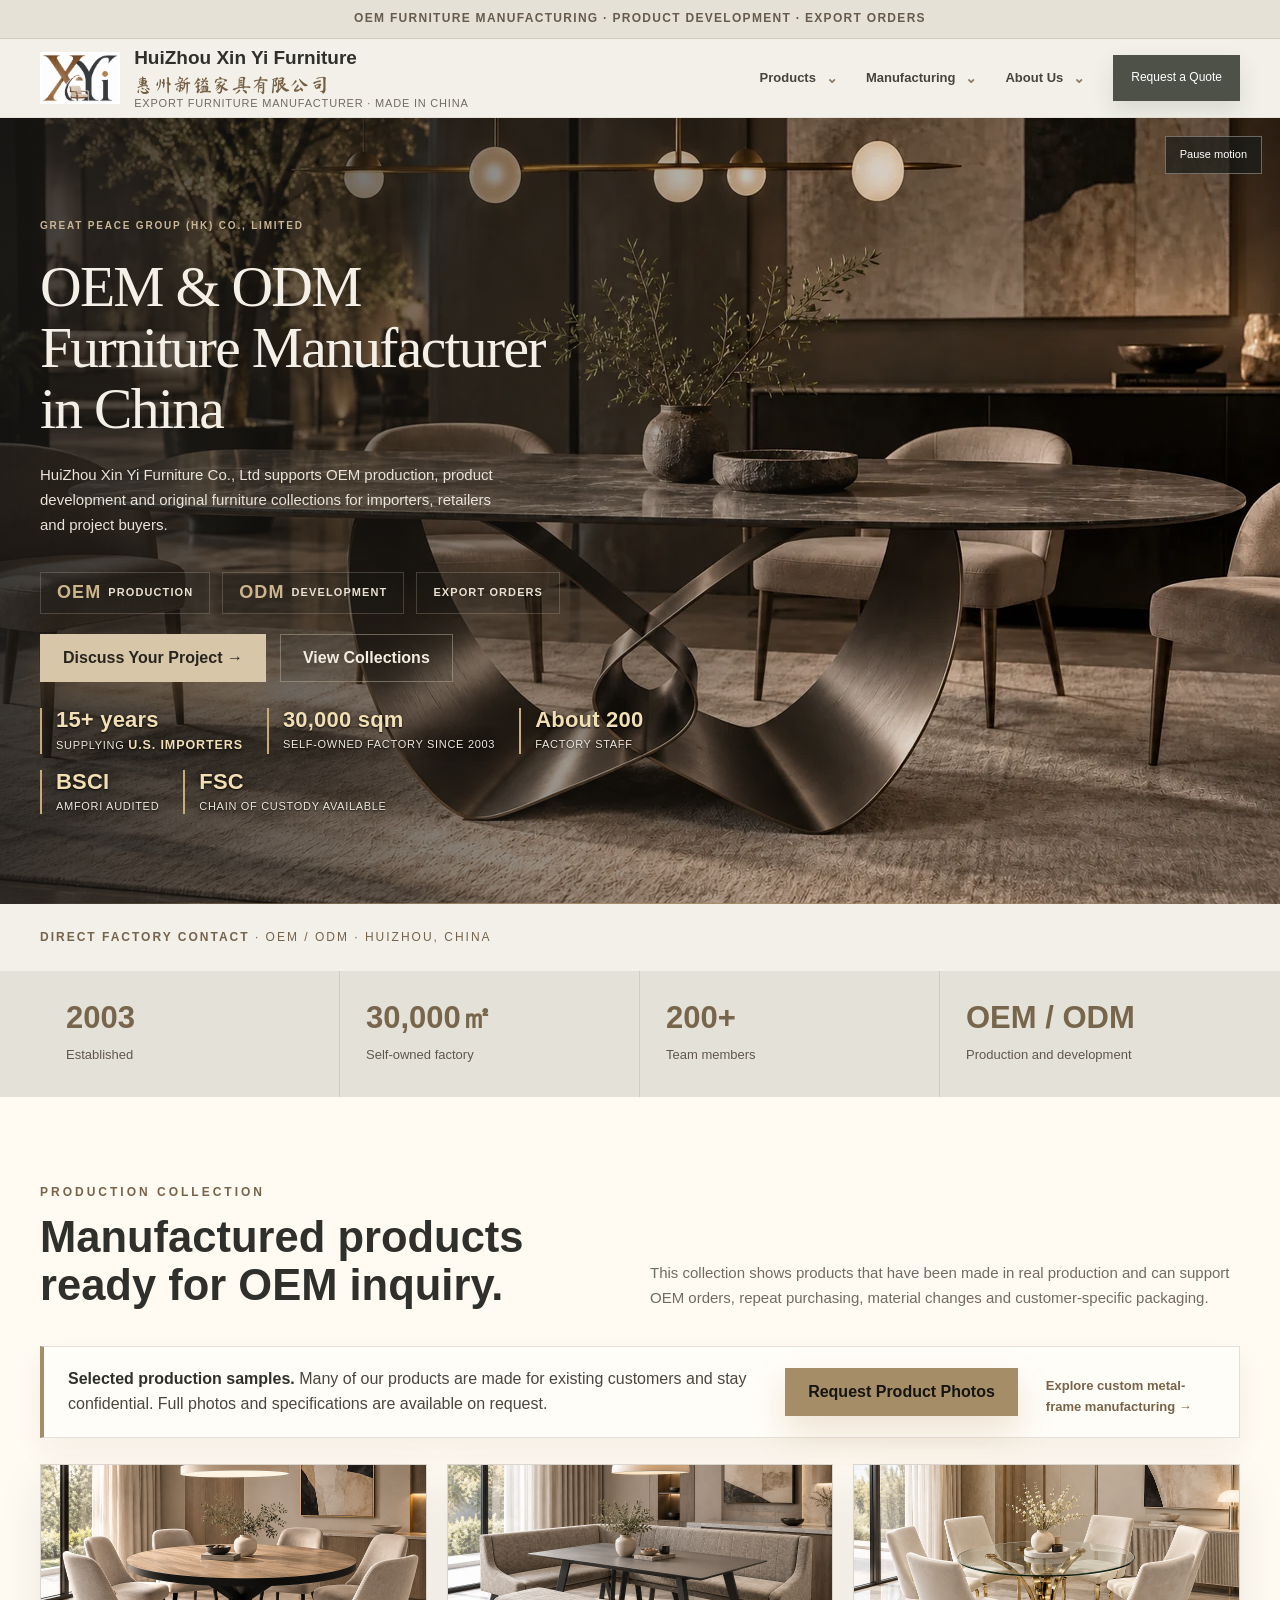
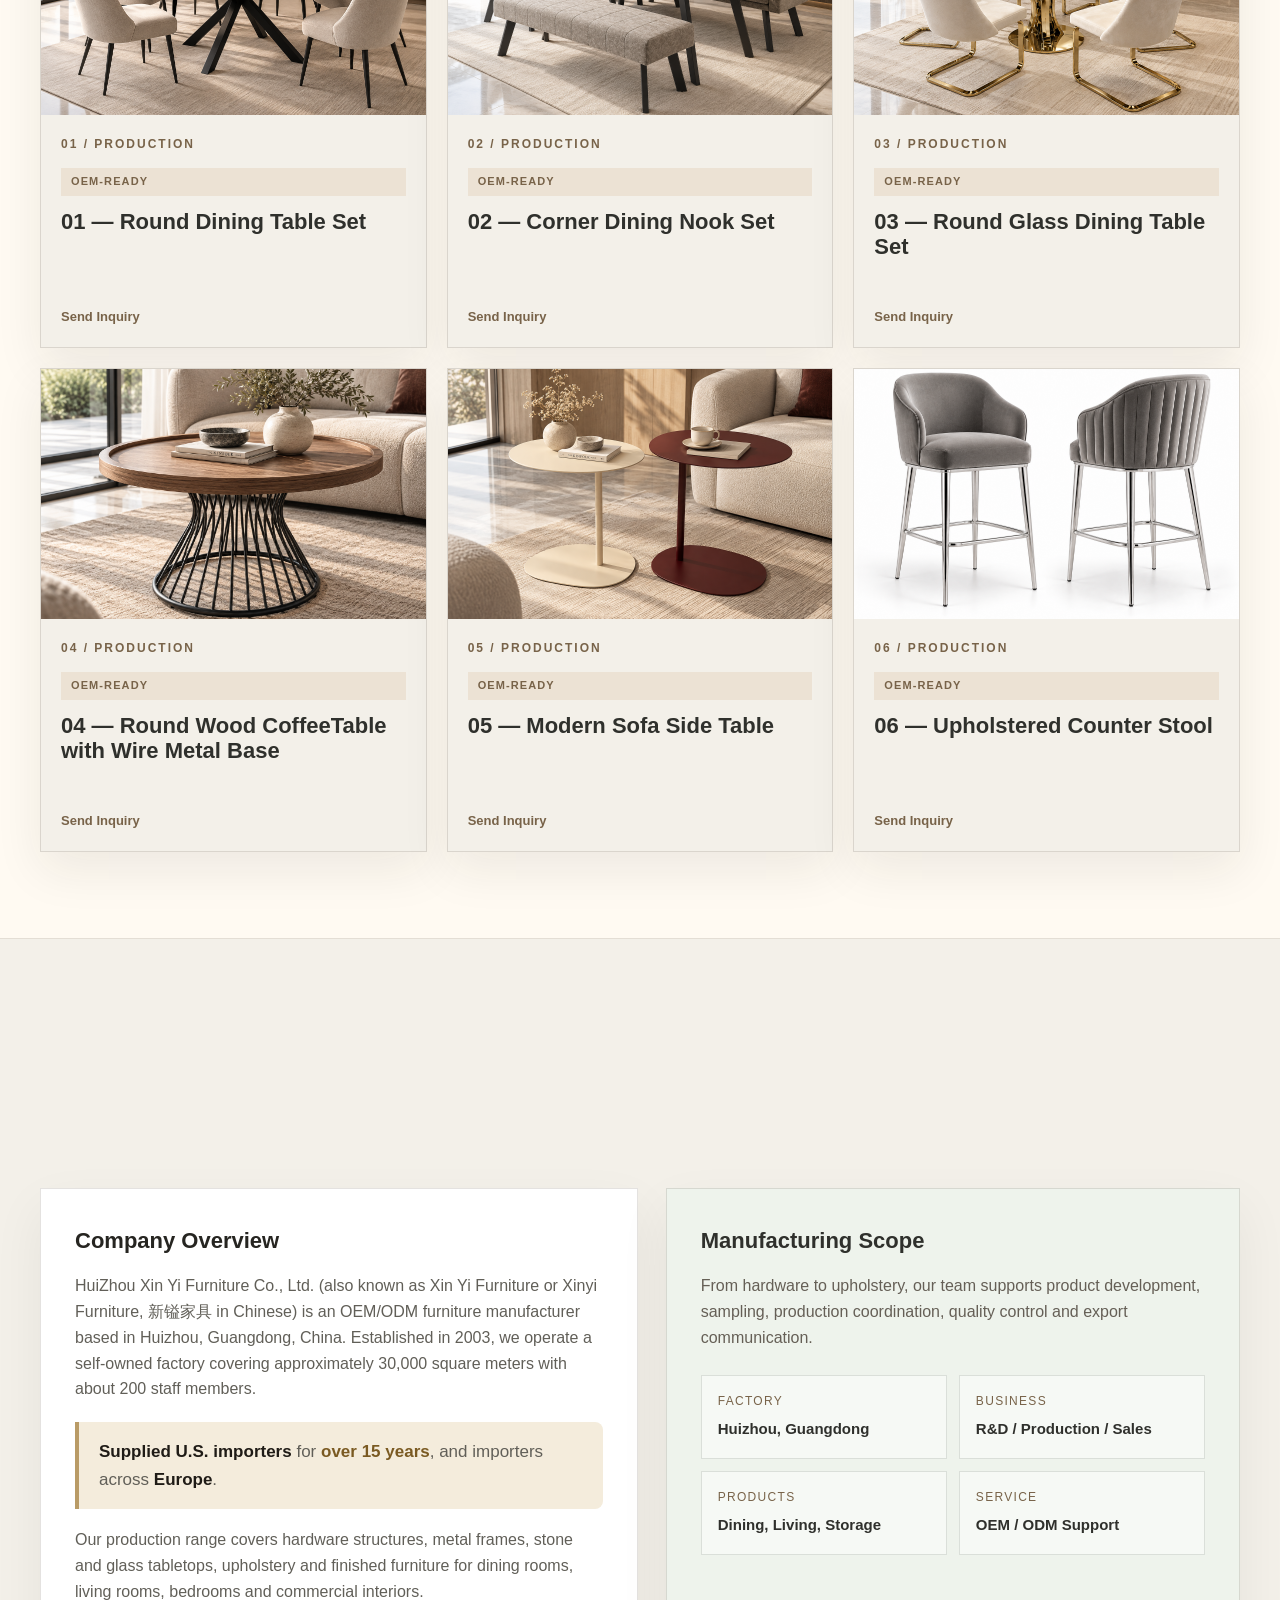
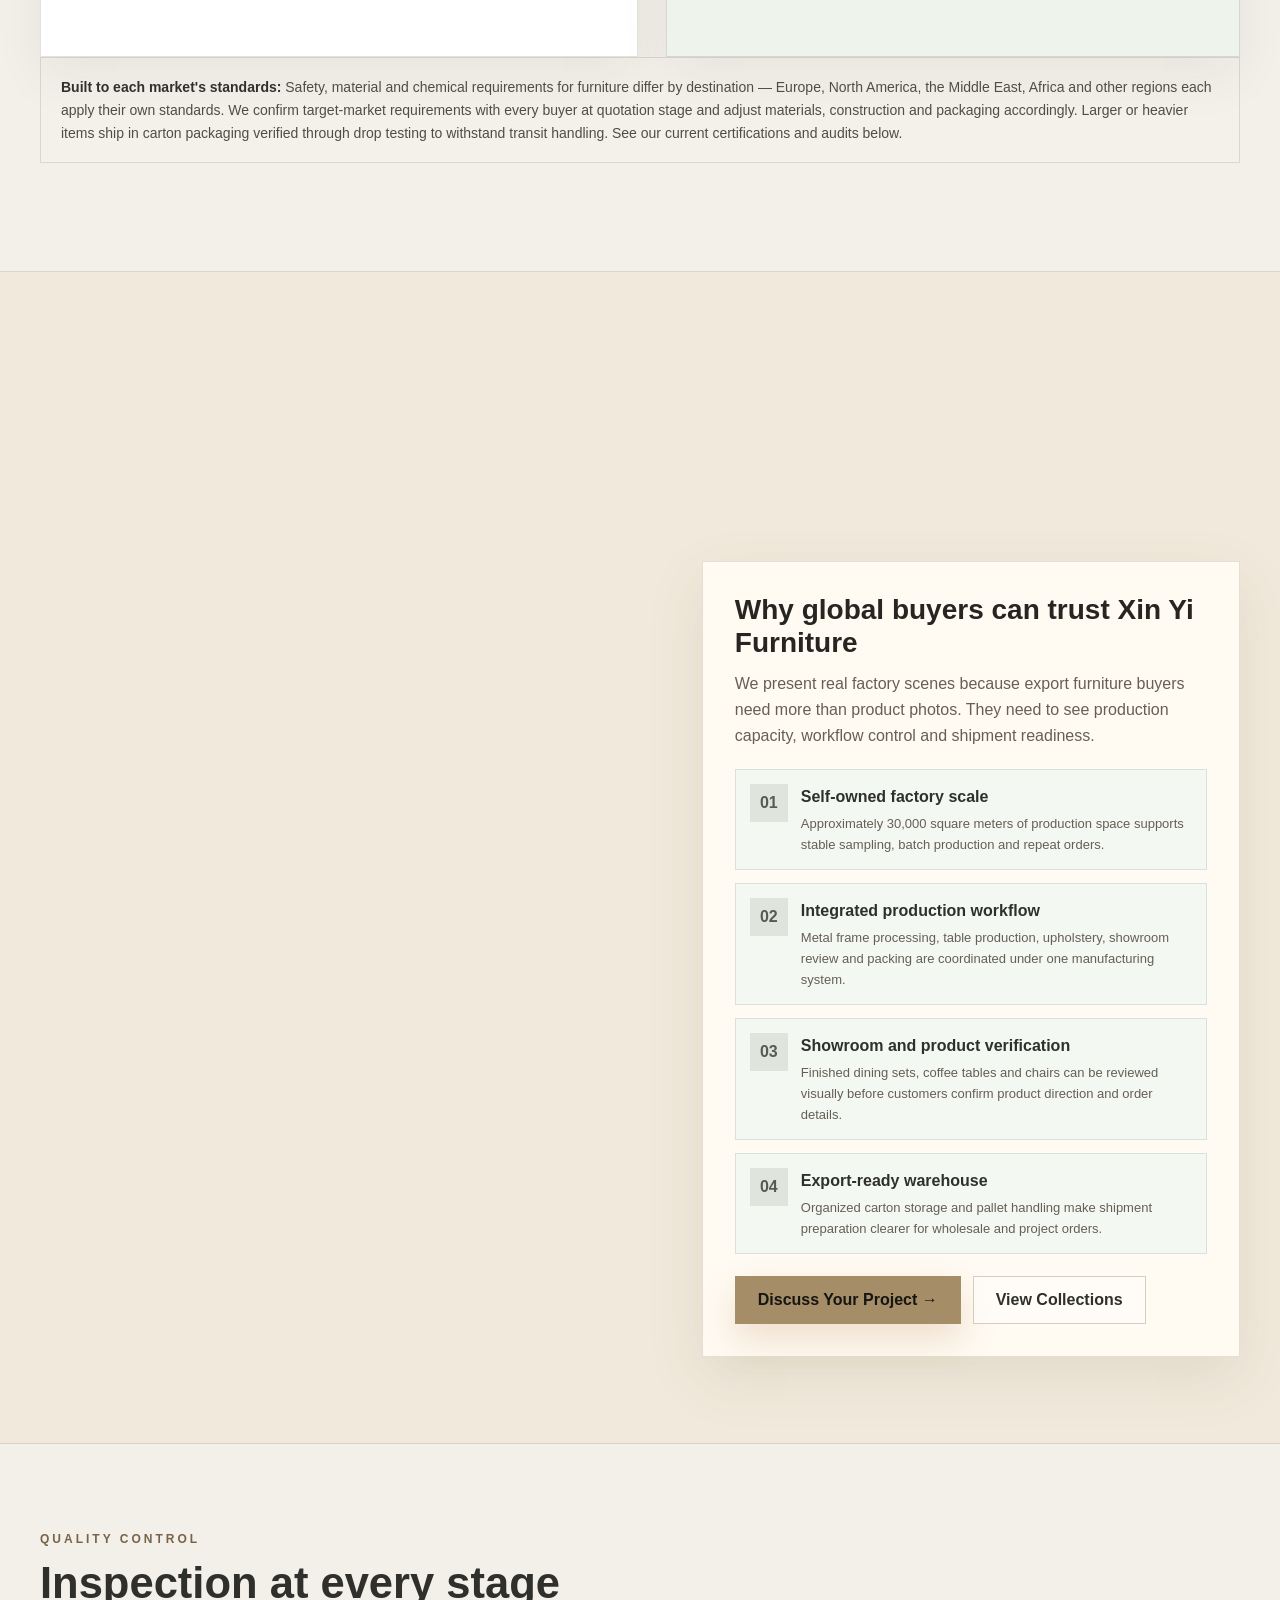
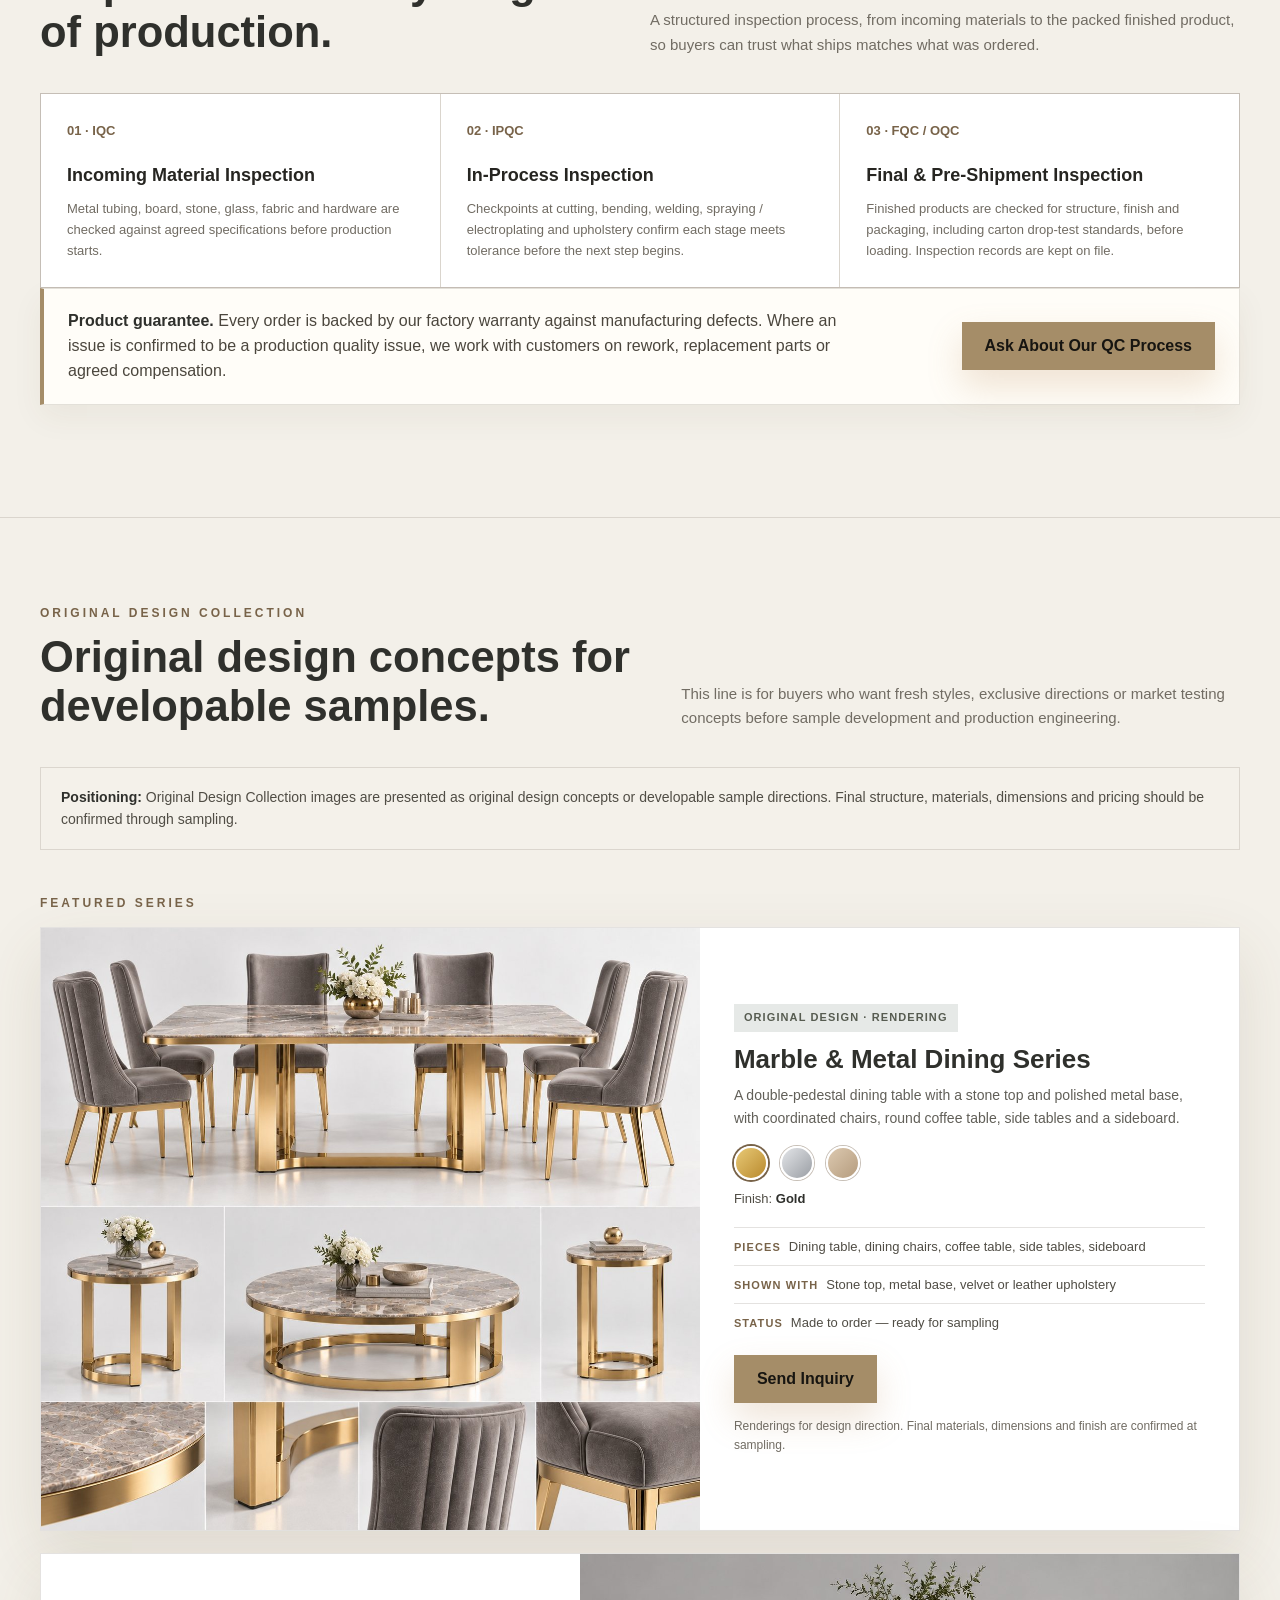
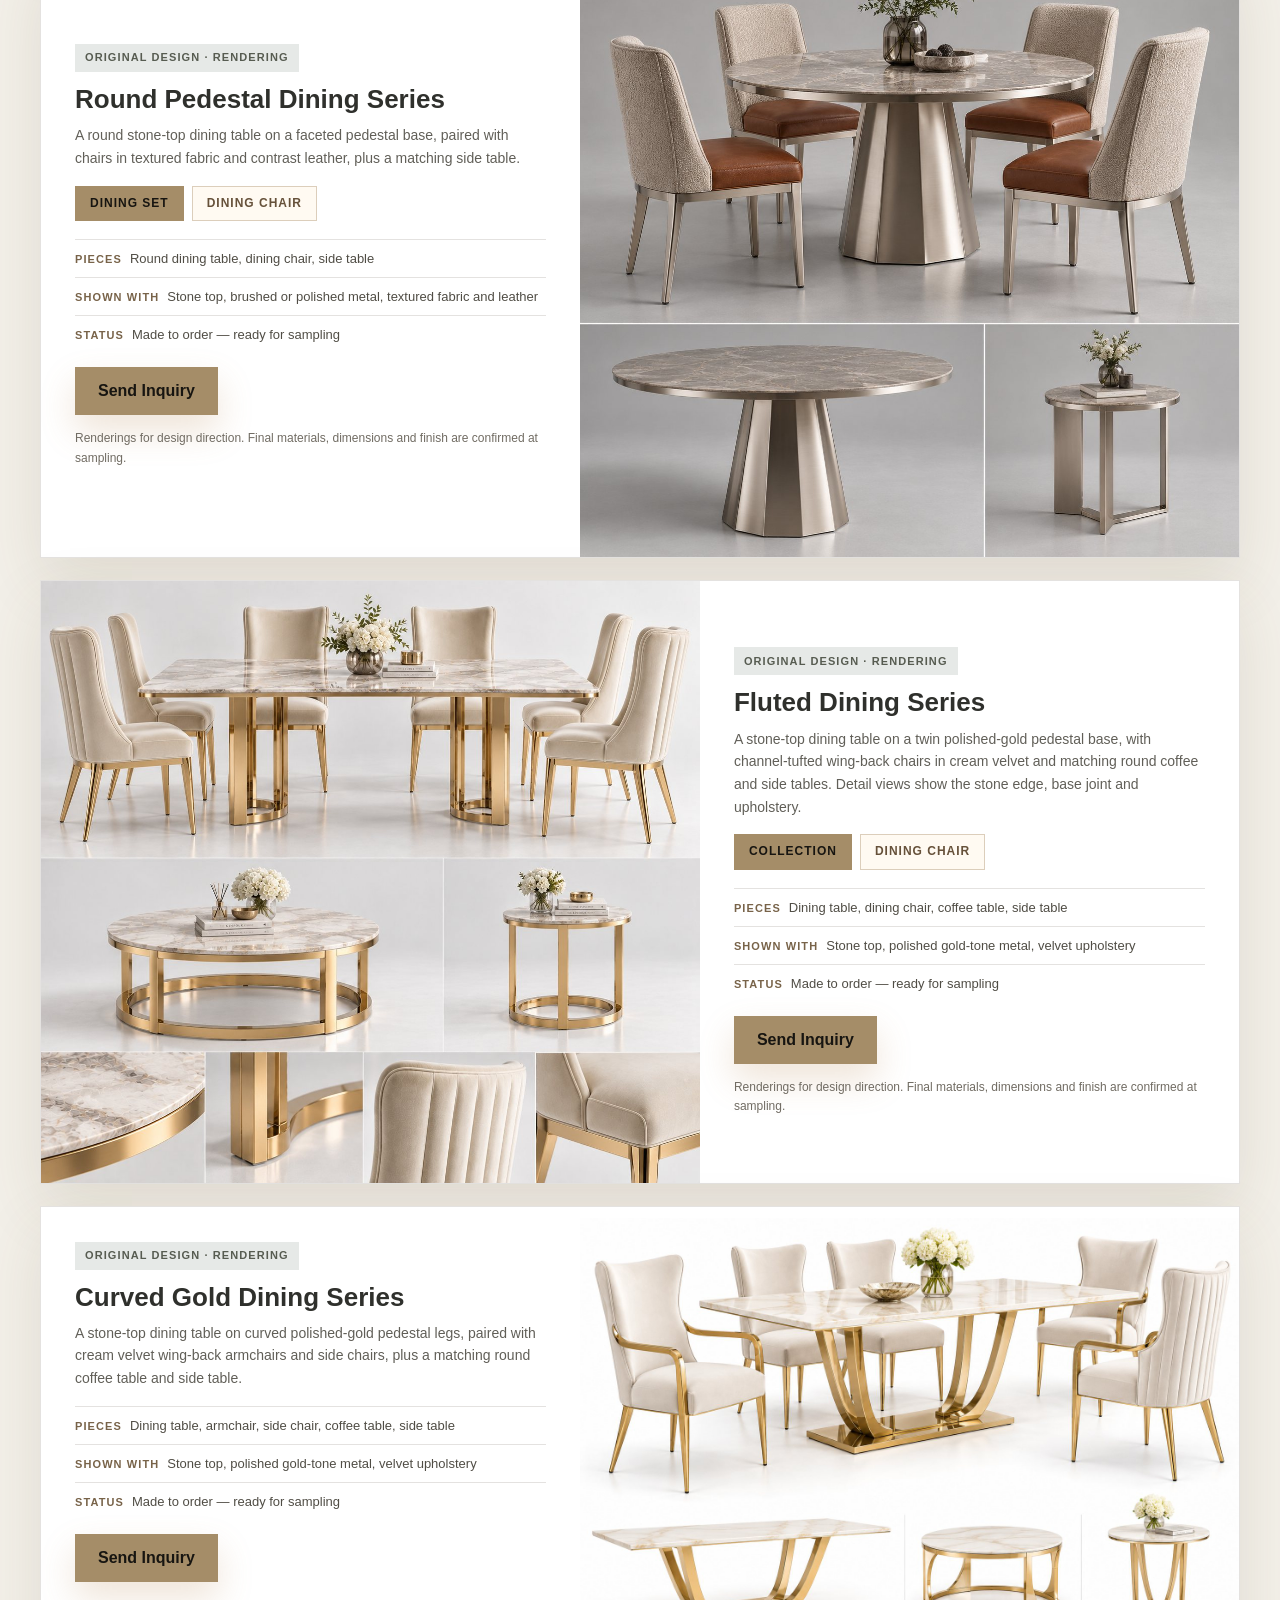
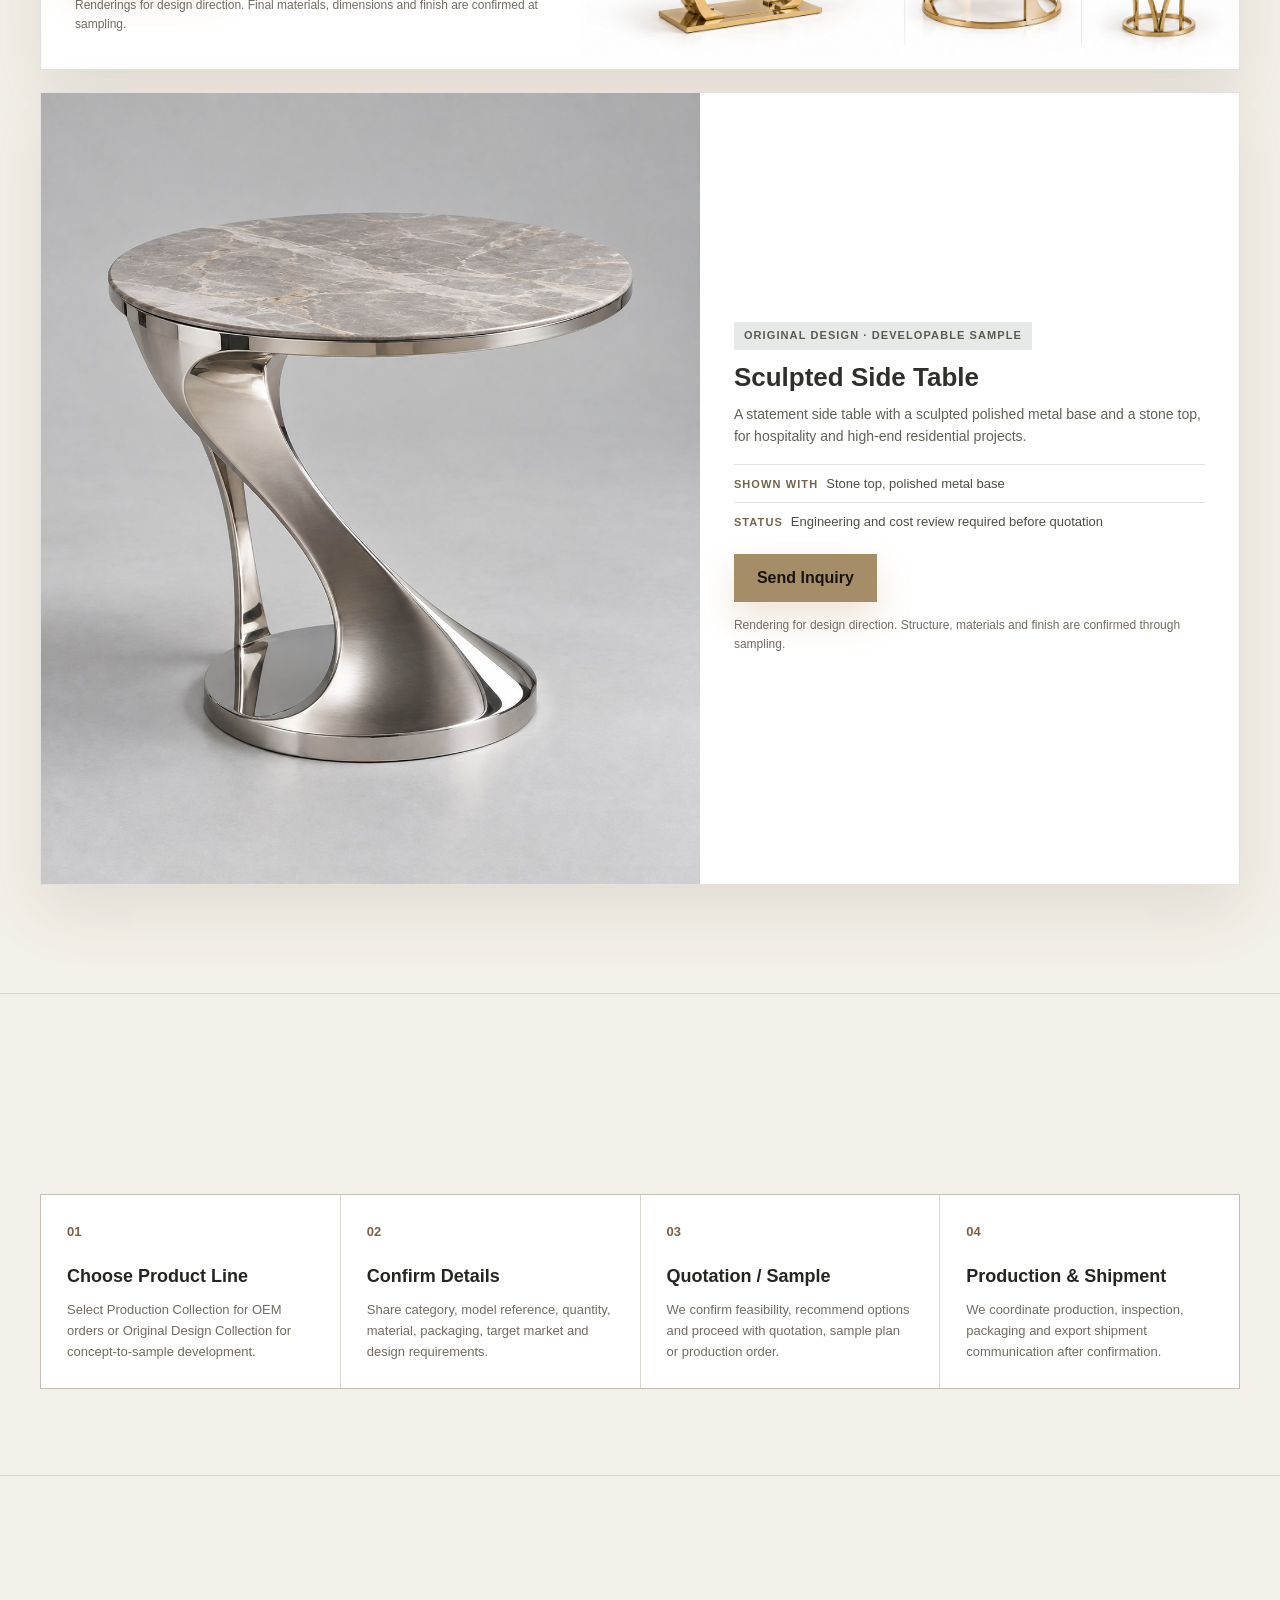
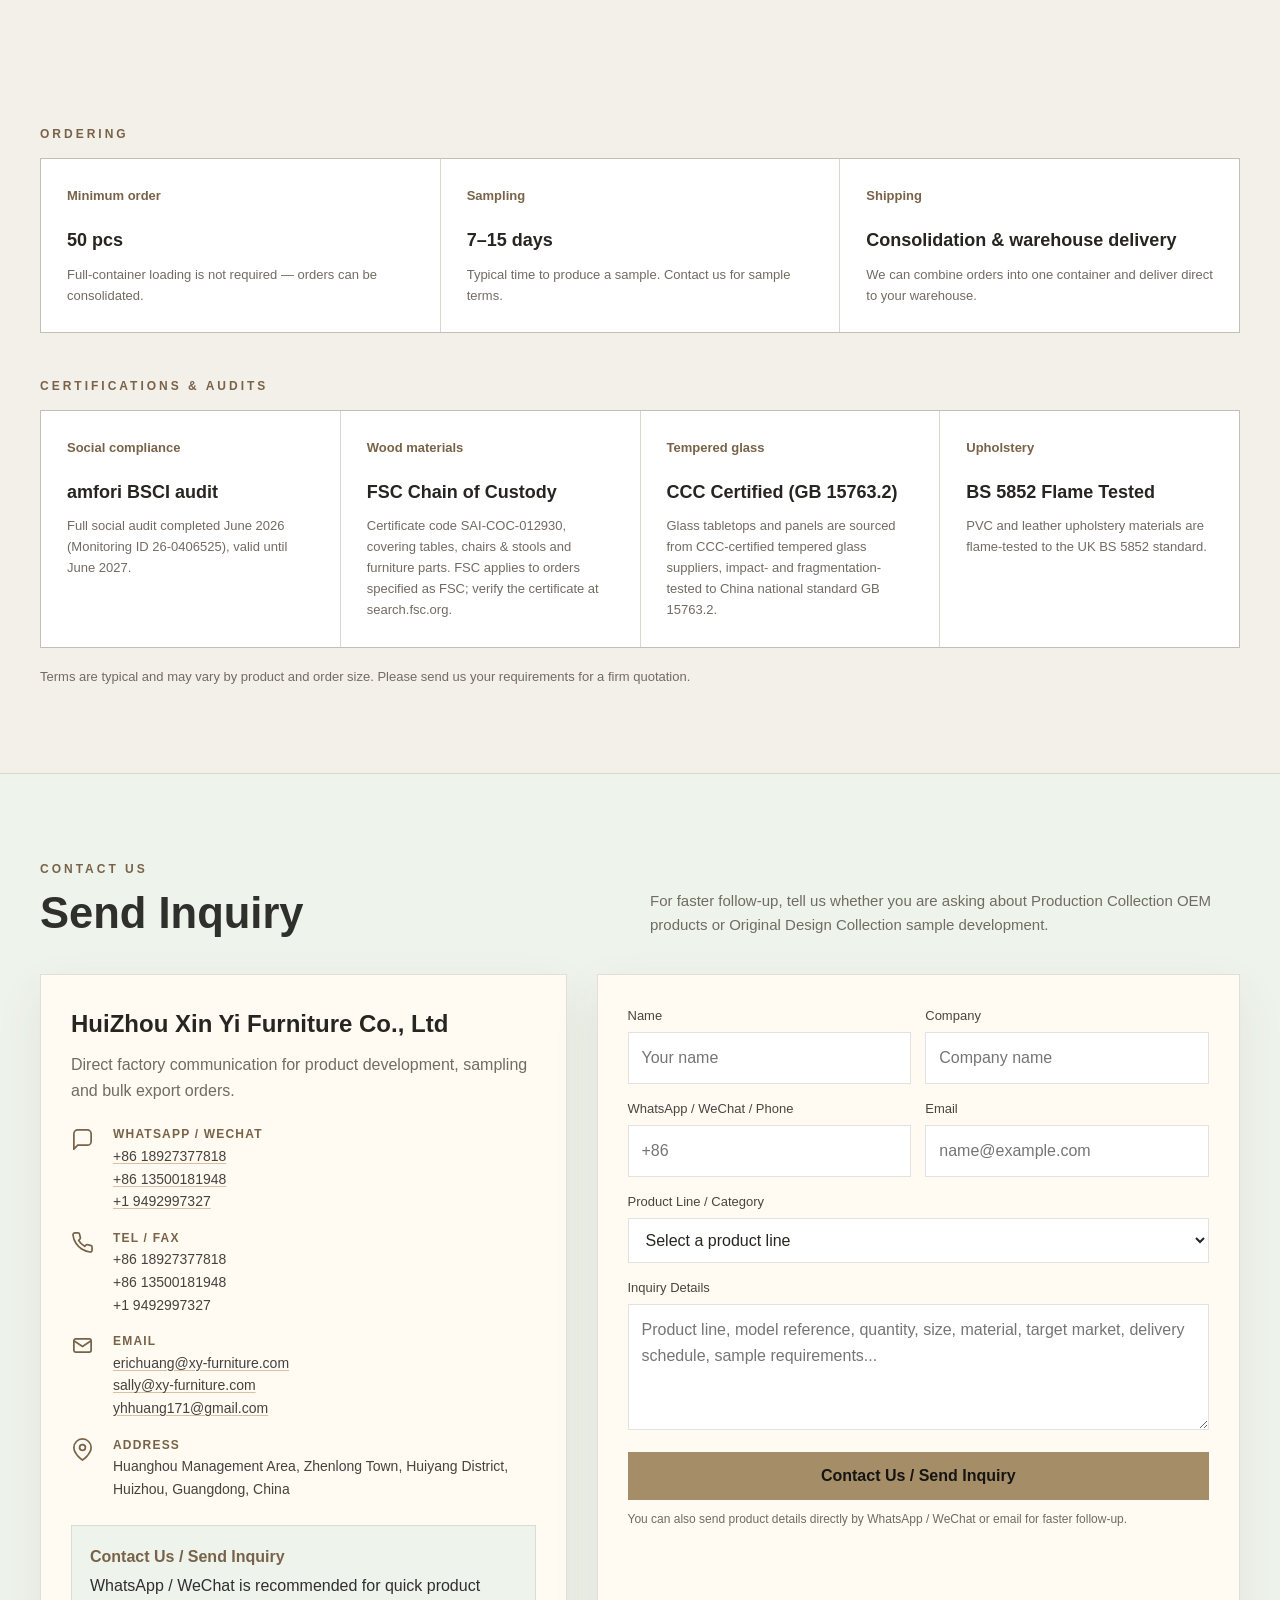
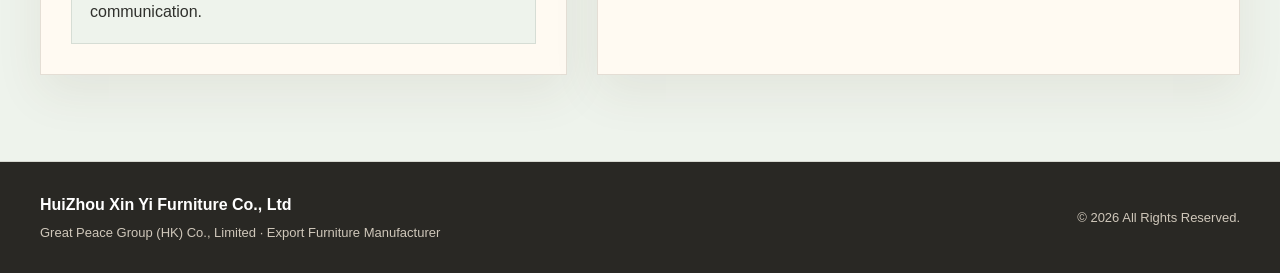
==== commit 8005cb43: "Update homepage title and meta description for importers" ====
--- a/index.html
+++ b/index.html
@@ -13,23 +13,23 @@
   gtag('config', 'G-X5KTL7ERYE');
 </script>
 
-<title>China OEM/ODM Furniture Manufacturer for Retailers | Xin Yi</title>
-<meta name="description" content="China OEM/ODM furniture manufacturer for retailers and importers in Australia, Canada and worldwide. Explore dining tables, chairs and metal-frame furniture.">
+<title>China OEM Furniture Manufacturer &amp; Factory for Importers | Xin Yi</title>
+<meta name="description" content="BSCI-audited, FSC-certified furniture factory supplying U.S. importers for 15+ years. OEM/ODM dining tables, chairs &amp; metal-frame furniture. MOQ 50 pcs.">
 <link rel="canonical" href="https://www.xy-furniture.com/">
 
 <!-- Open Graph / social preview -->
 <meta property="og:type" content="website">
 <meta property="og:site_name" content="HuiZhou Xin Yi Furniture Co., Ltd">
-<meta property="og:title" content="China OEM/ODM Furniture Manufacturer for Retailers | Xin Yi">
-<meta property="og:description" content="China OEM/ODM furniture manufacturer for retailers and importers in Australia, Canada and worldwide. Explore dining tables, chairs and metal-frame furniture.">
+<meta property="og:title" content="China OEM Furniture Manufacturer &amp; Factory for Importers | Xin Yi">
+<meta property="og:description" content="BSCI-audited, FSC-certified furniture factory supplying U.S. importers for 15+ years. OEM/ODM dining tables, chairs &amp; metal-frame furniture. MOQ 50 pcs.">
 <meta property="og:url" content="https://www.xy-furniture.com/">
 <meta property="og:image" content="https://www.xy-furniture.com/assets/products/hero-gold-marble-dining.jpg">
 <meta property="og:locale" content="en_US">
 
 <!-- Twitter Card -->
 <meta name="twitter:card" content="summary_large_image">
-<meta name="twitter:title" content="China OEM/ODM Furniture Manufacturer for Retailers | Xin Yi">
-<meta name="twitter:description" content="China OEM/ODM furniture manufacturer for retailers and importers in Australia, Canada and worldwide. Explore dining tables, chairs and metal-frame furniture.">
+<meta name="twitter:title" content="China OEM Furniture Manufacturer &amp; Factory for Importers | Xin Yi">
+<meta name="twitter:description" content="BSCI-audited, FSC-certified furniture factory supplying U.S. importers for 15+ years. OEM/ODM dining tables, chairs &amp; metal-frame furniture. MOQ 50 pcs.">
 <meta name="twitter:image" content="https://www.xy-furniture.com/assets/products/hero-gold-marble-dining.jpg">
 
 <script type="application/ld+json">{
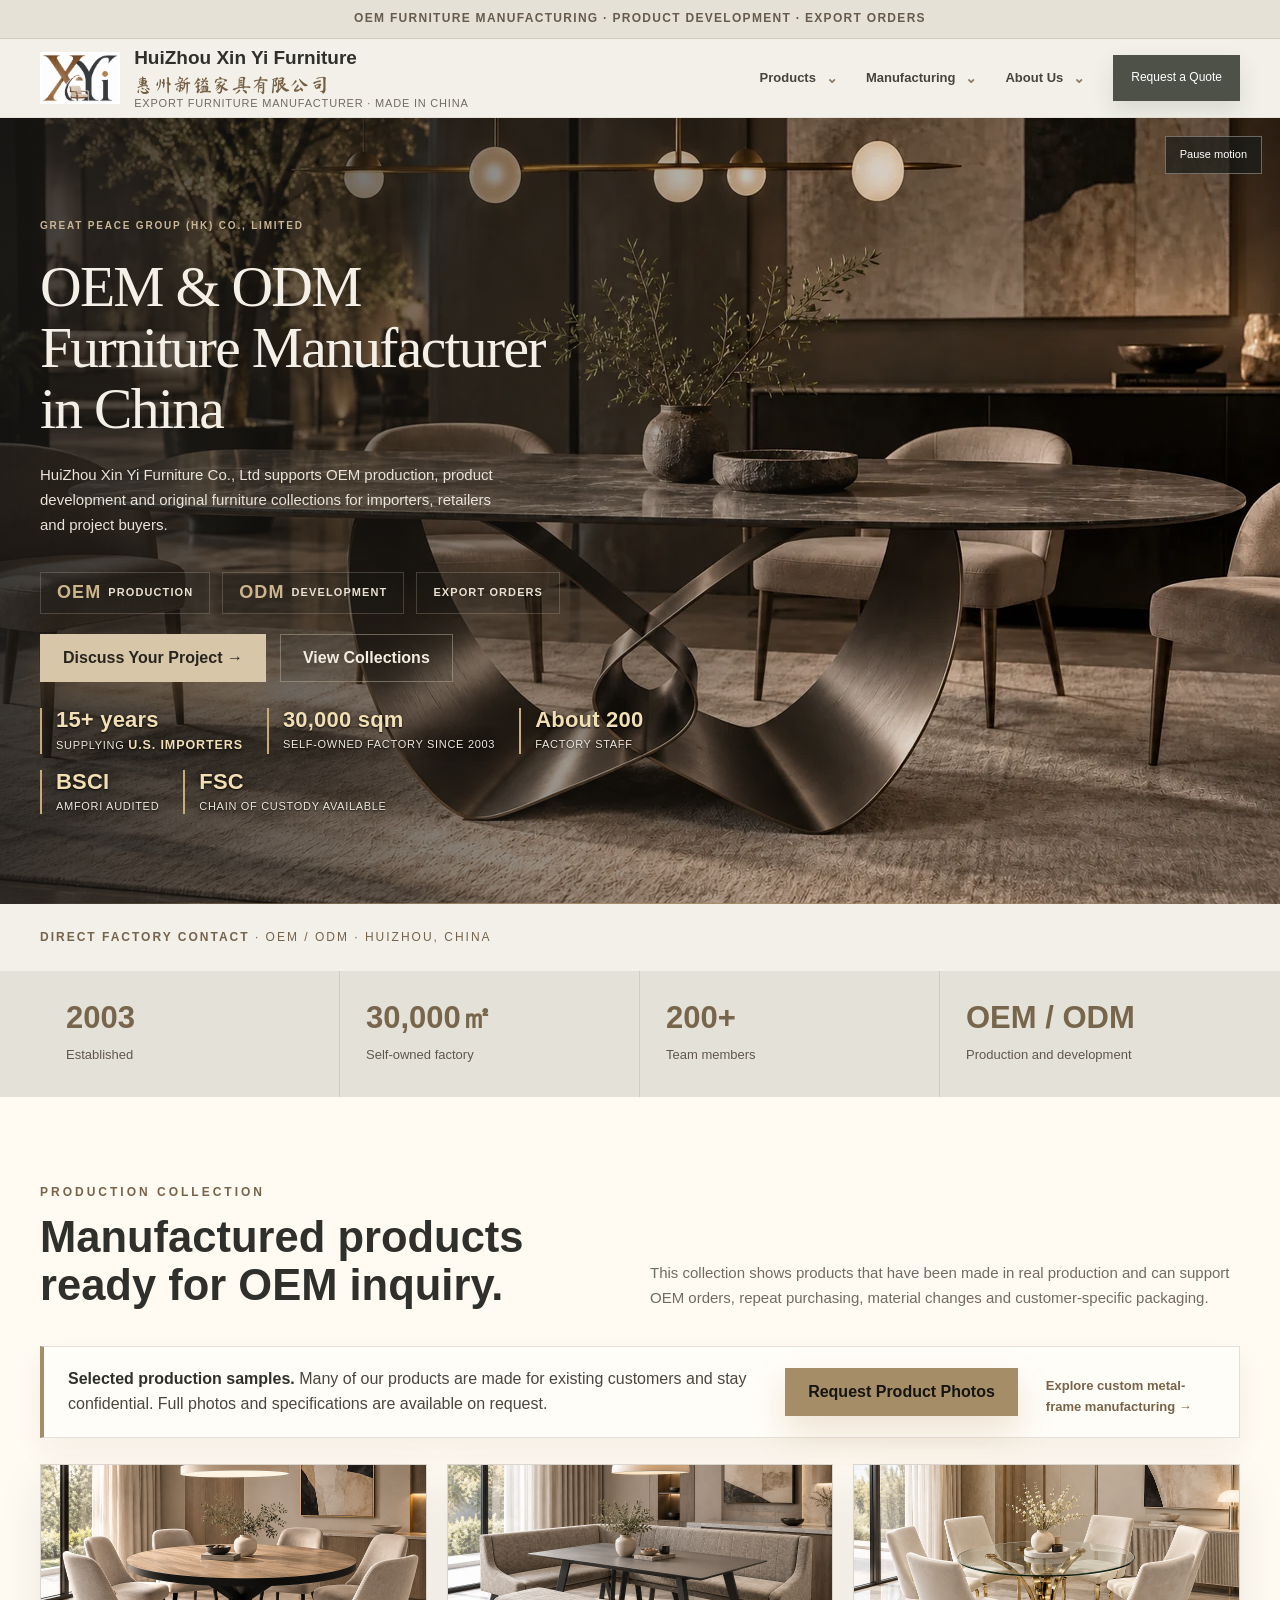
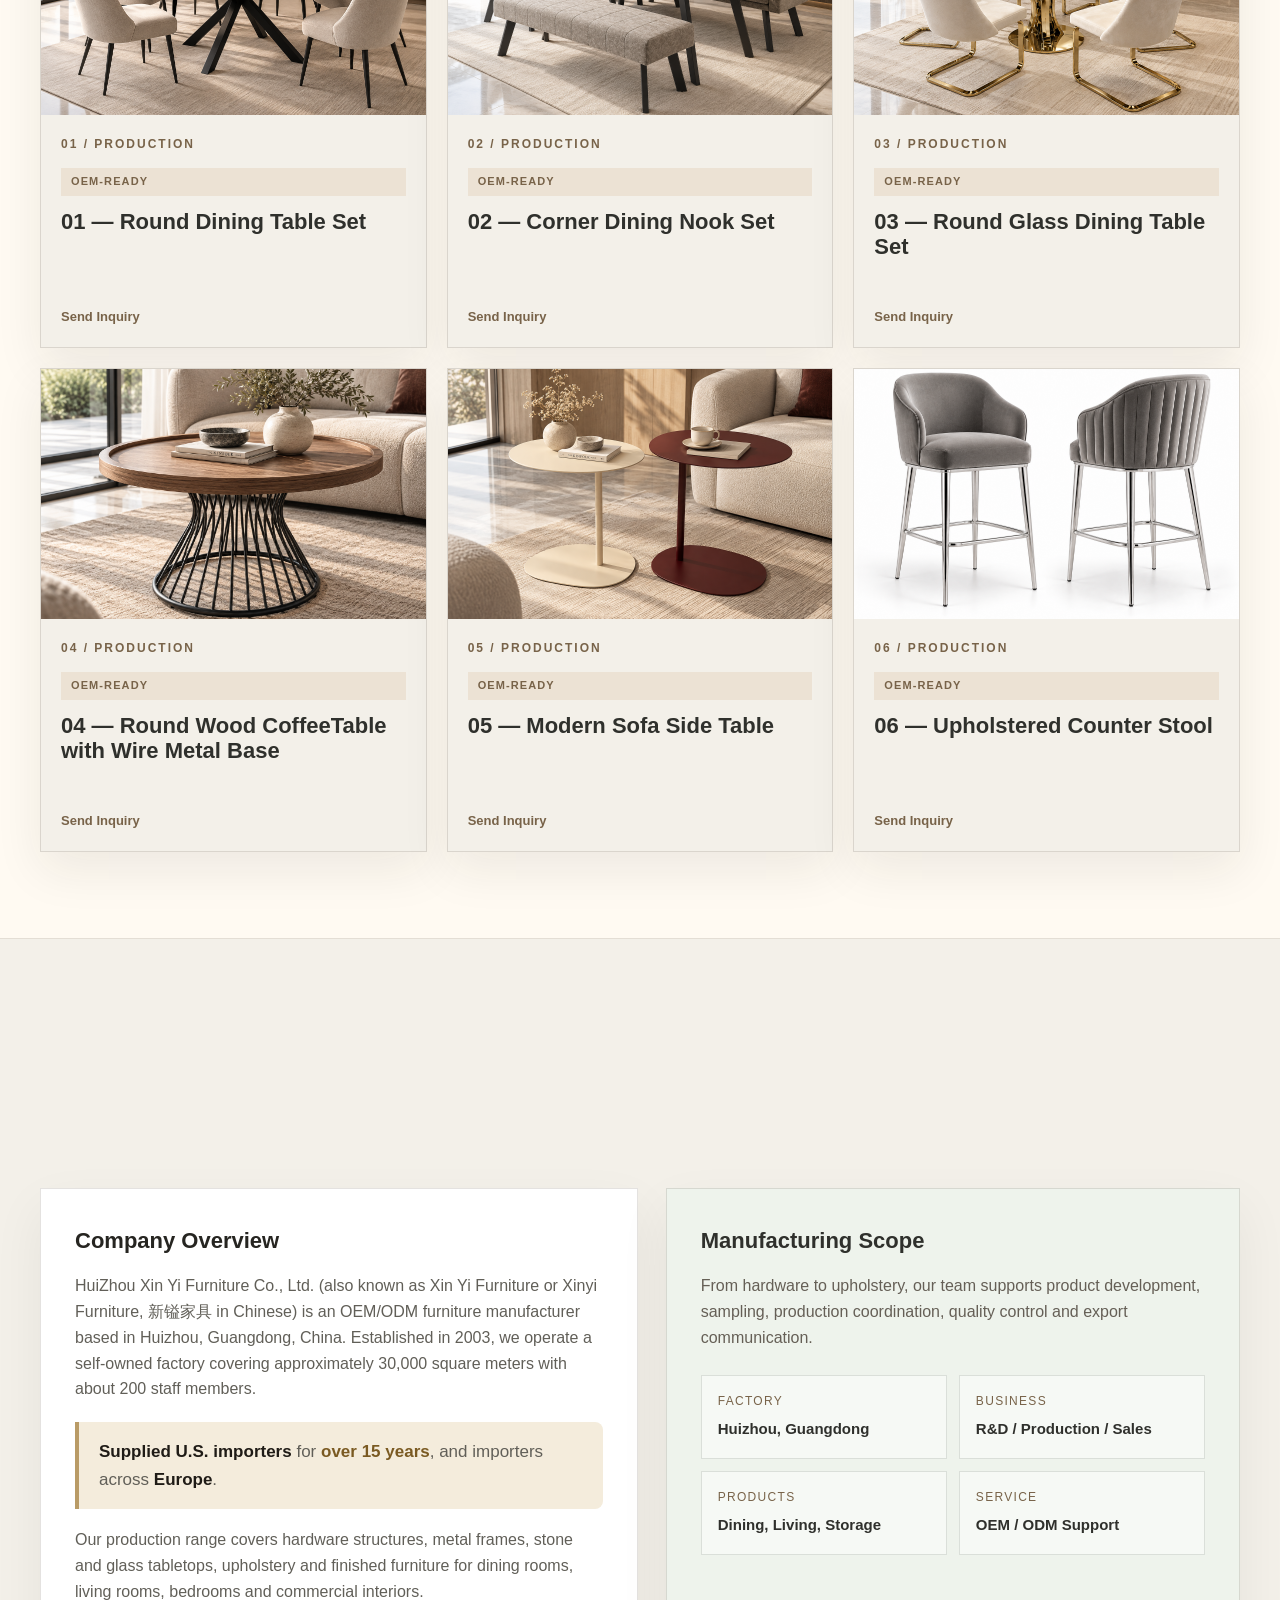
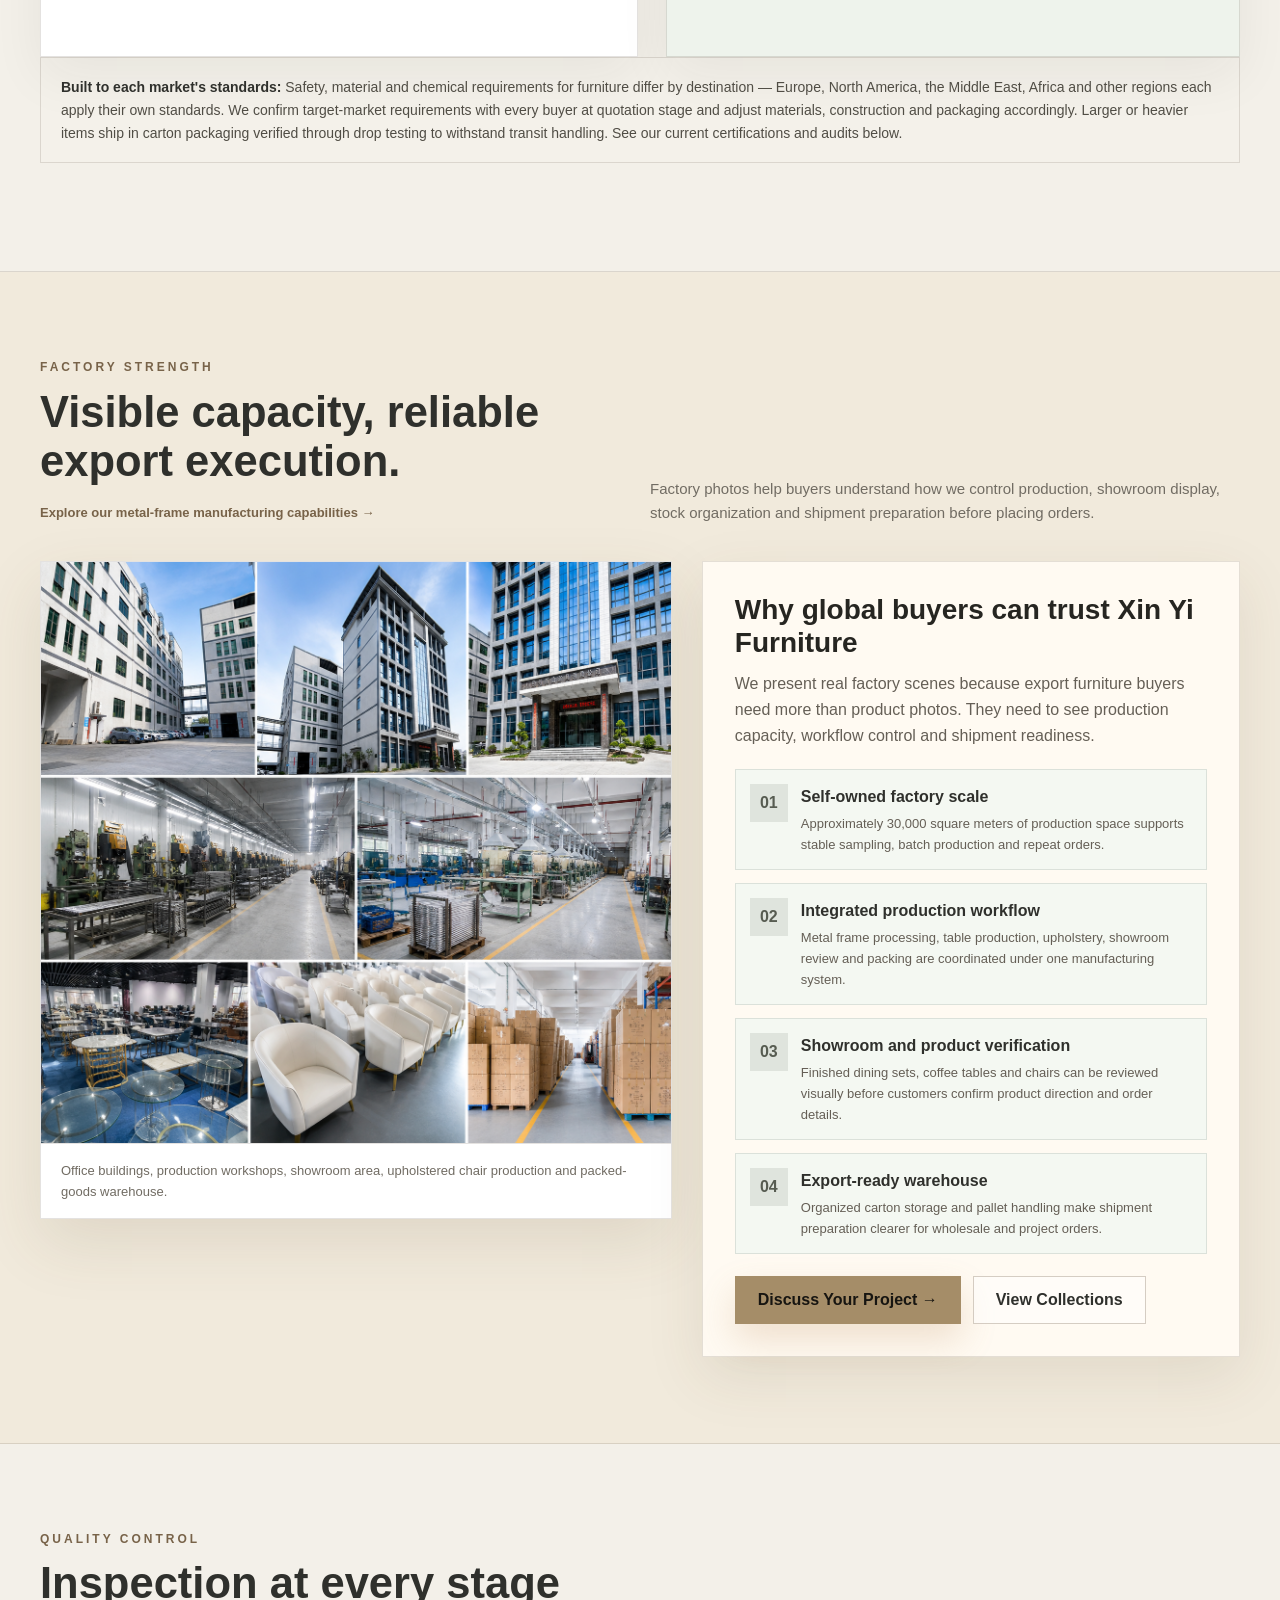
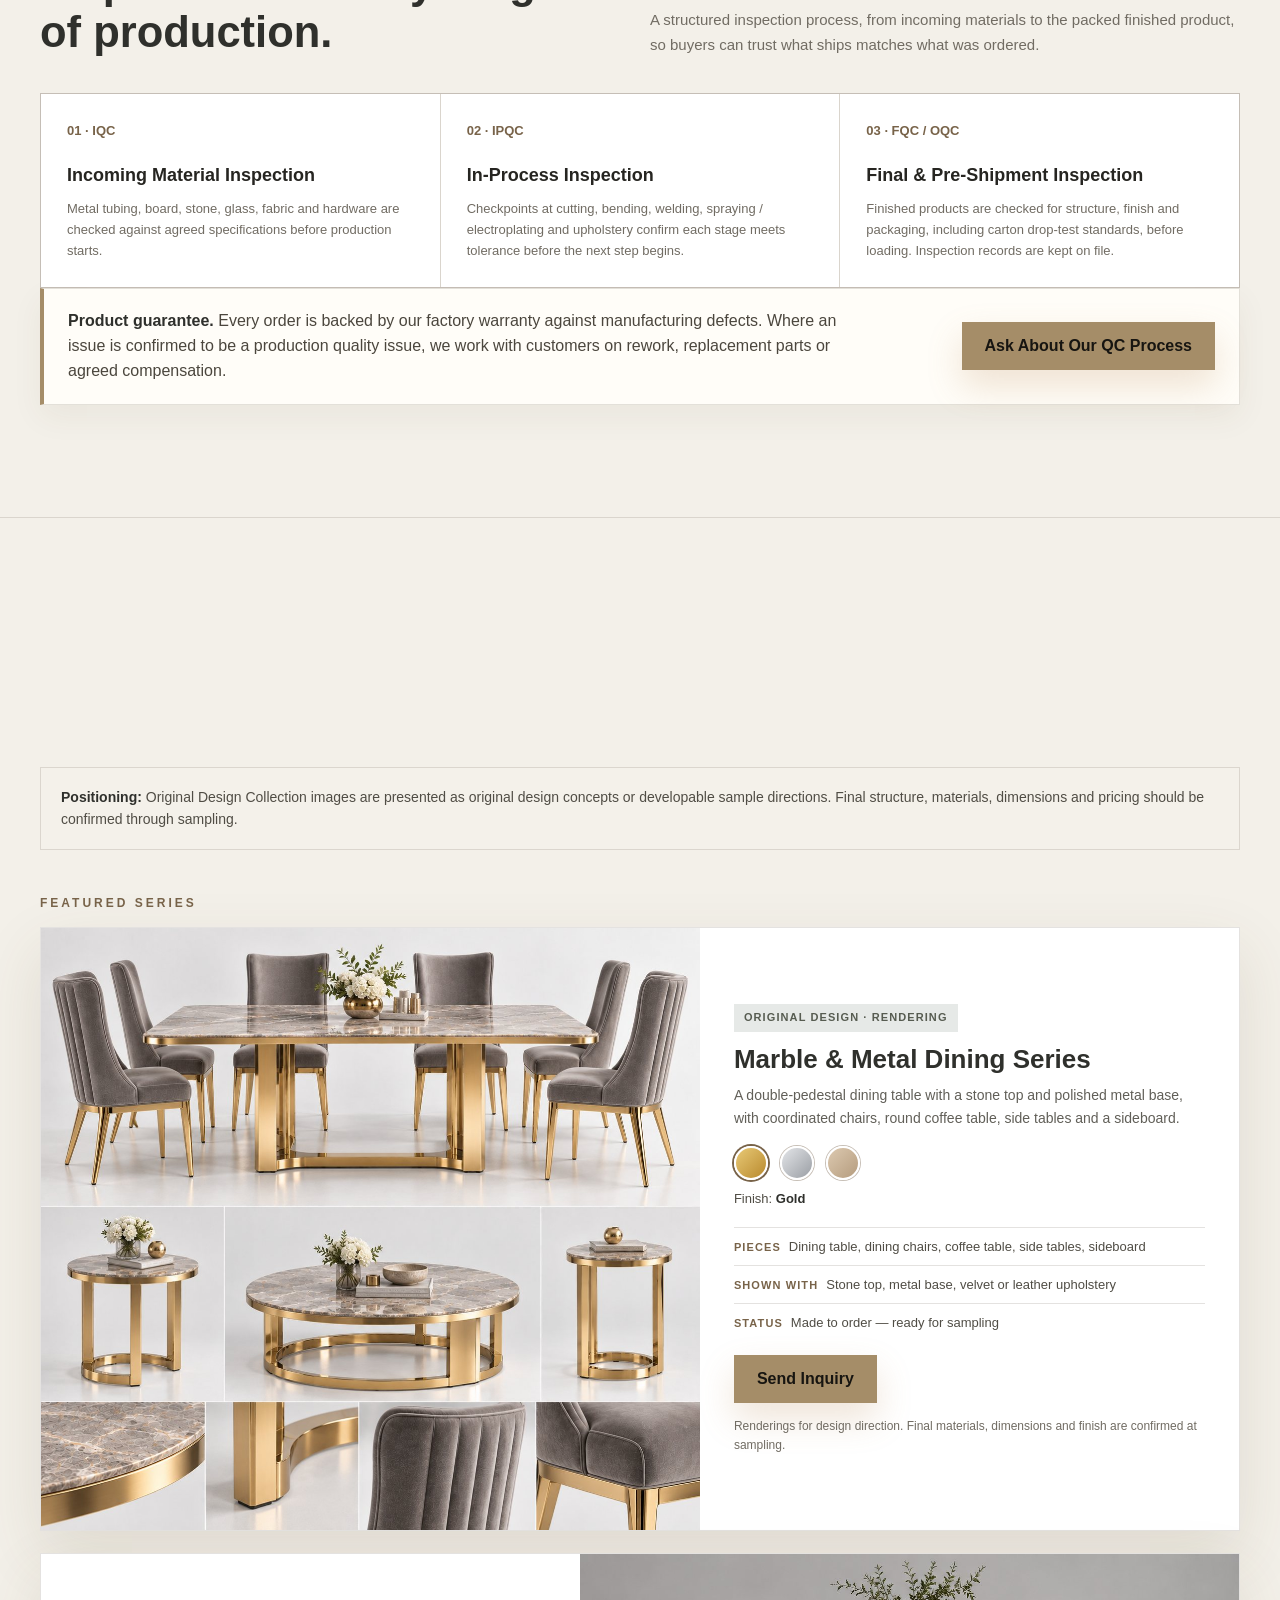
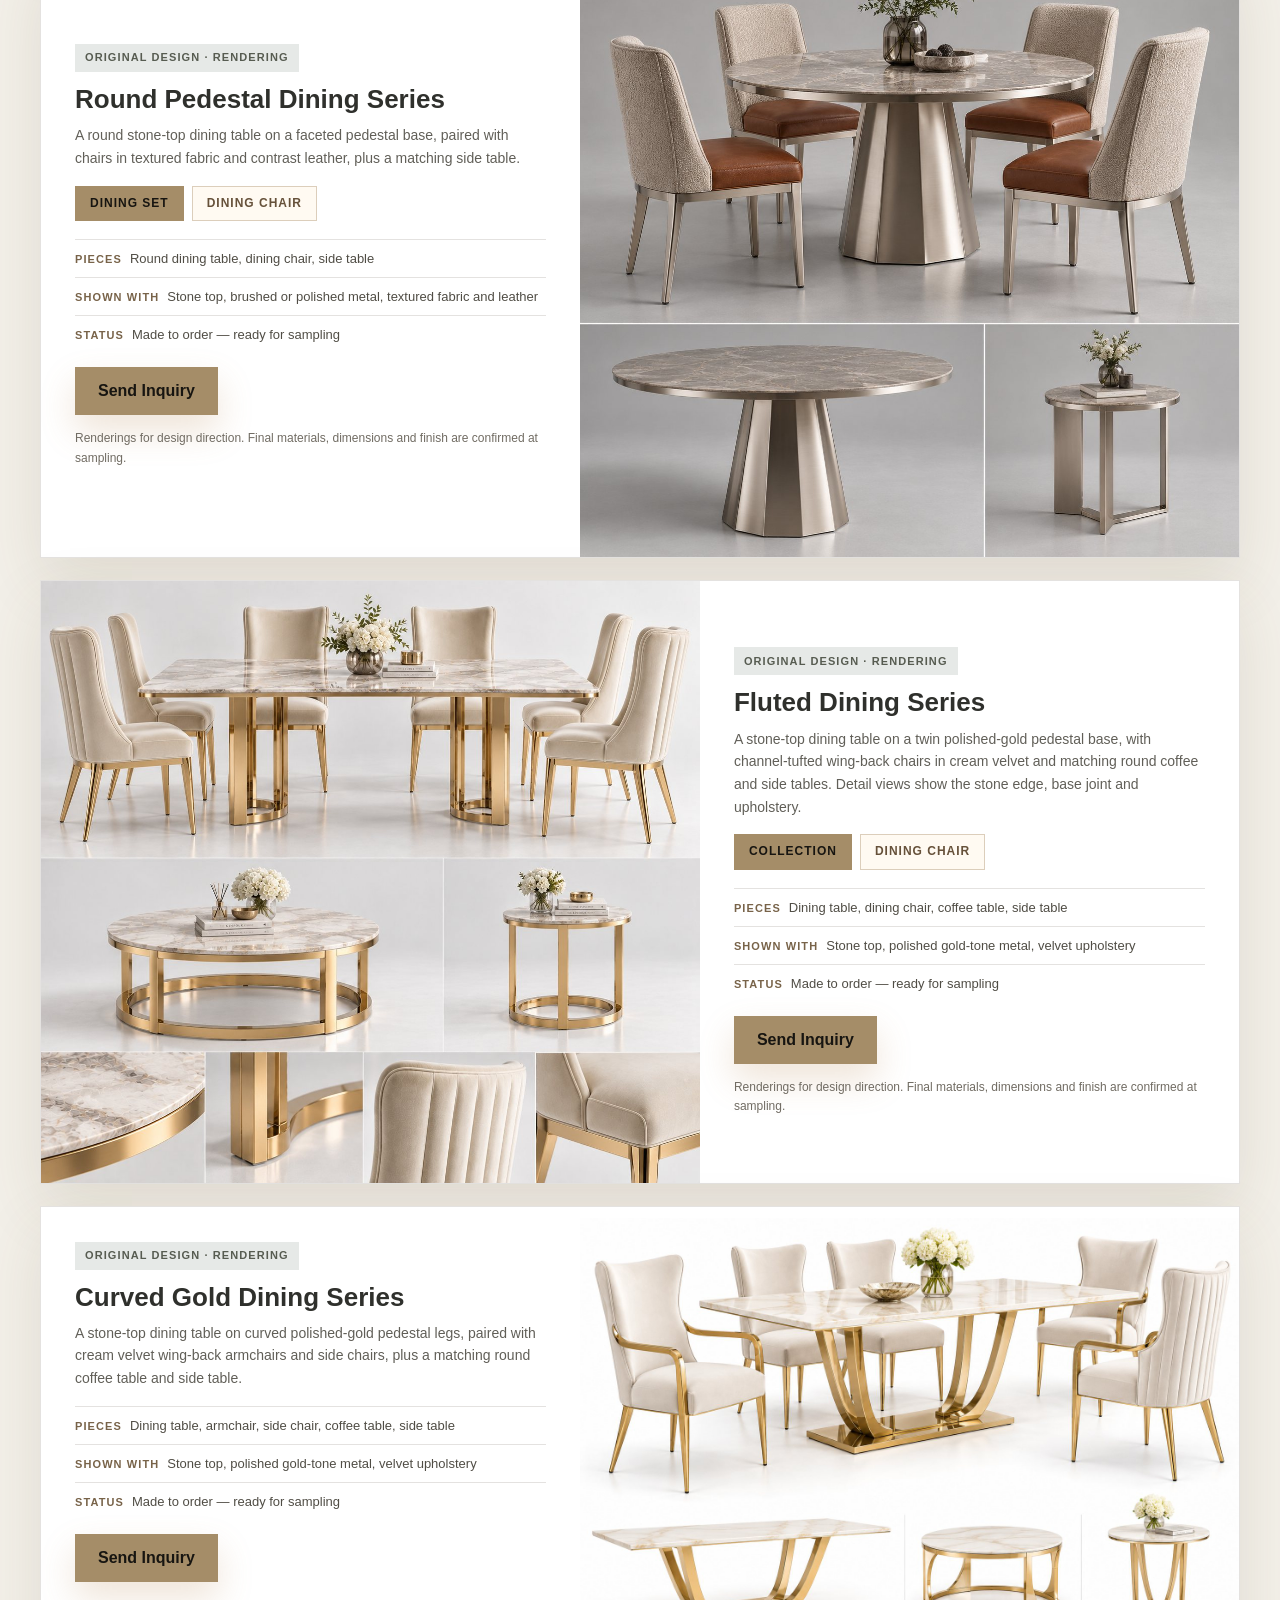
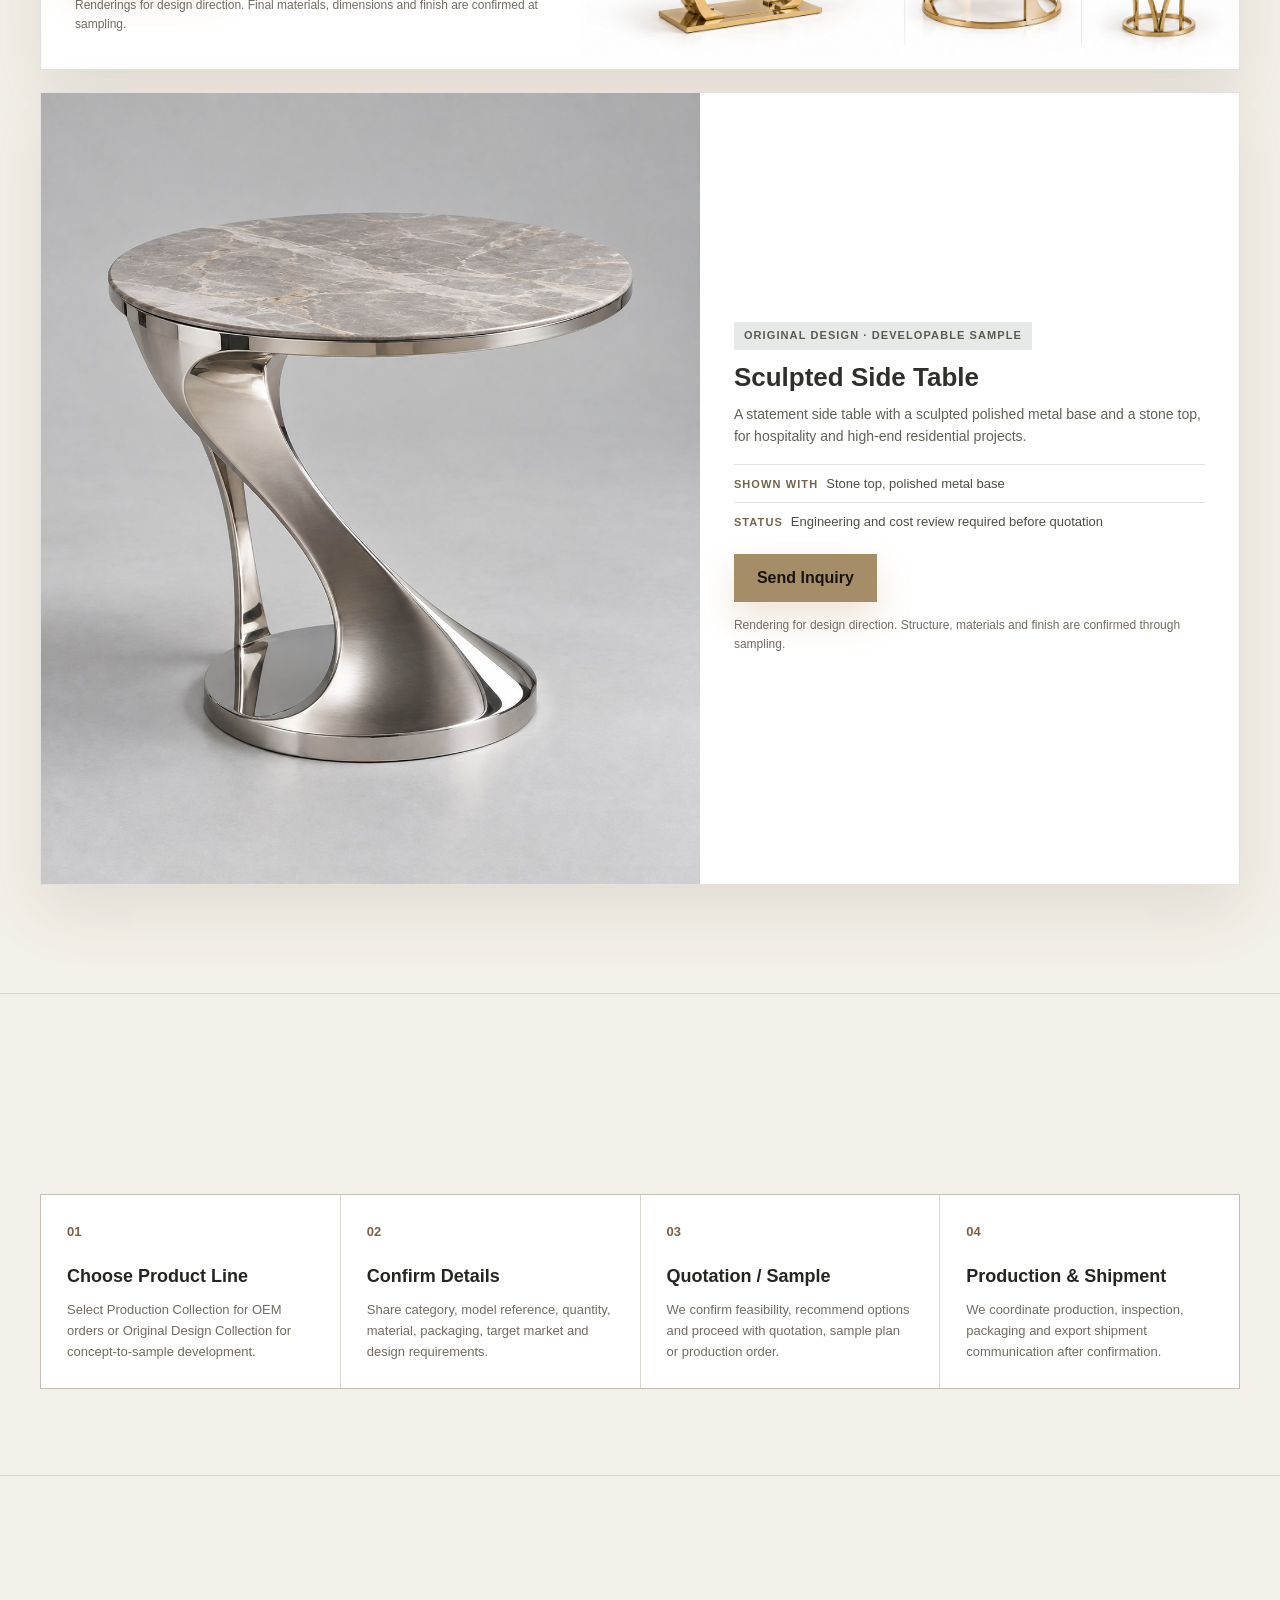
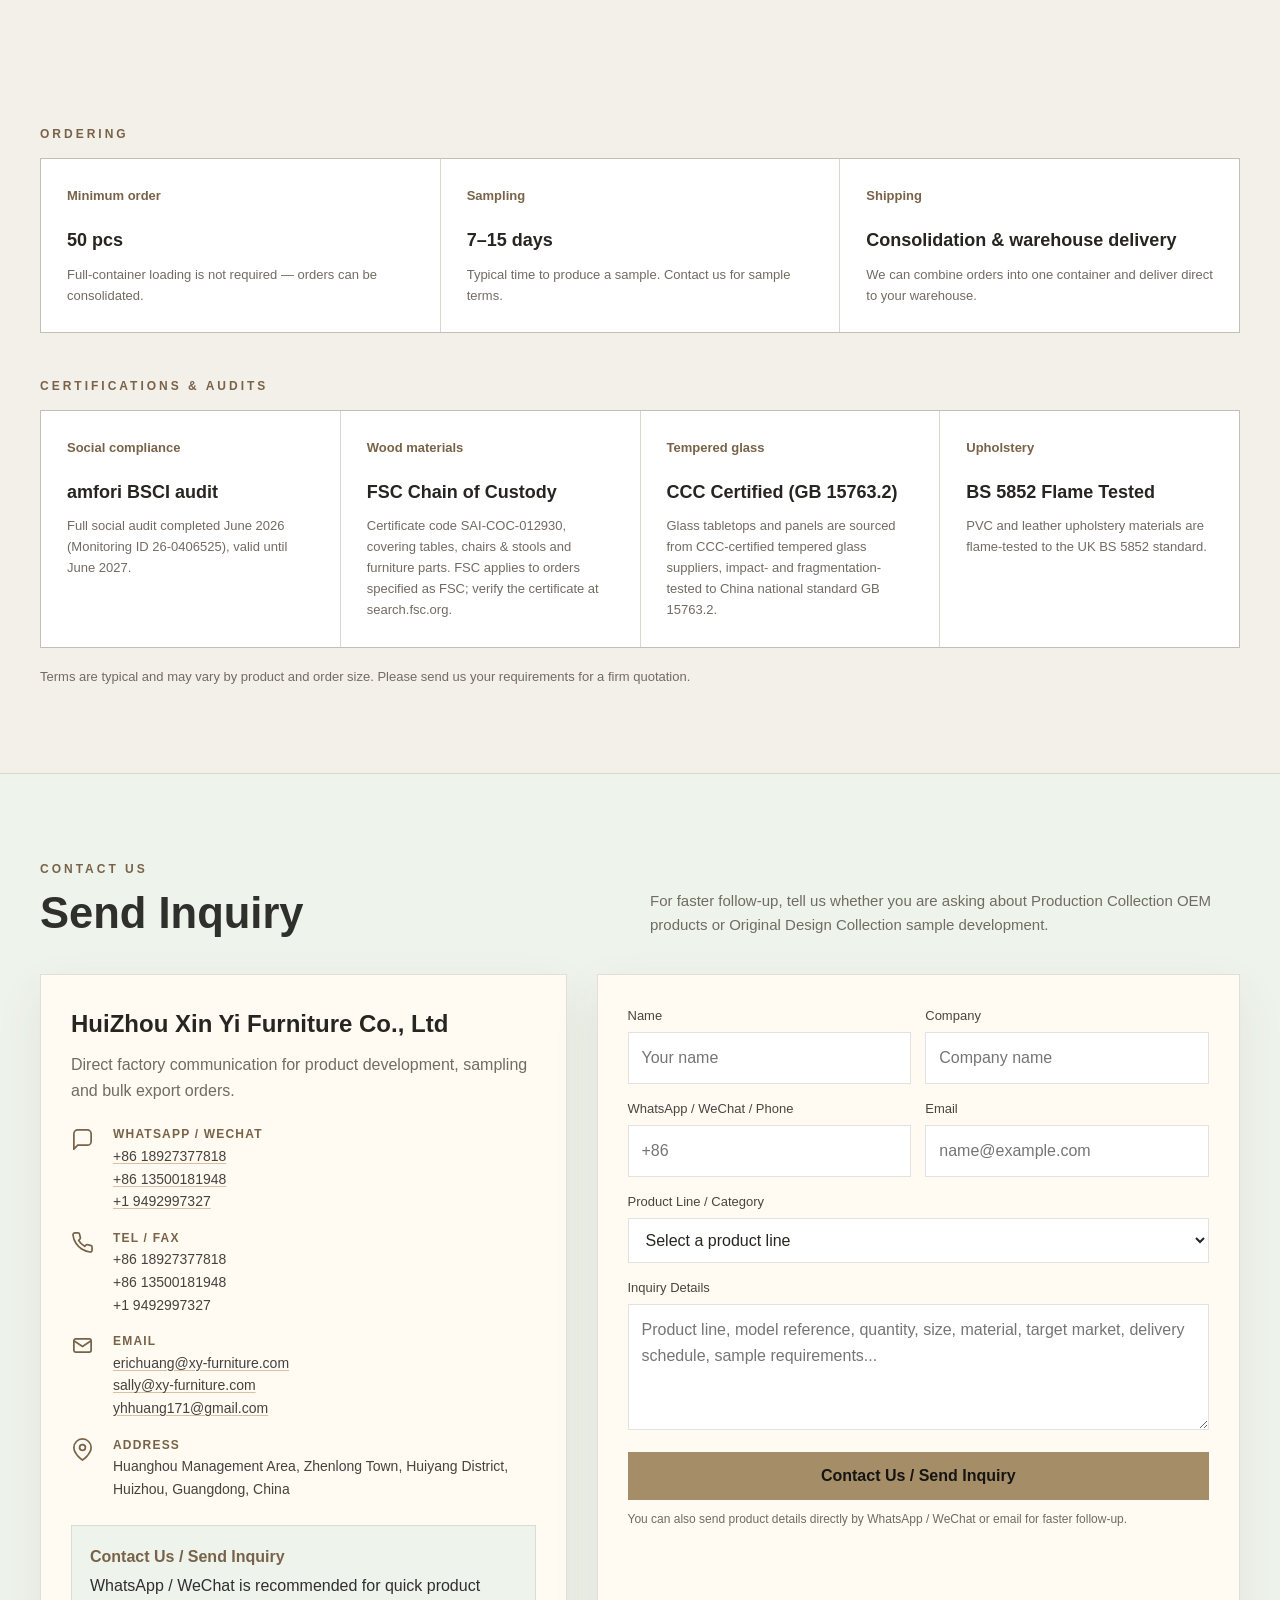
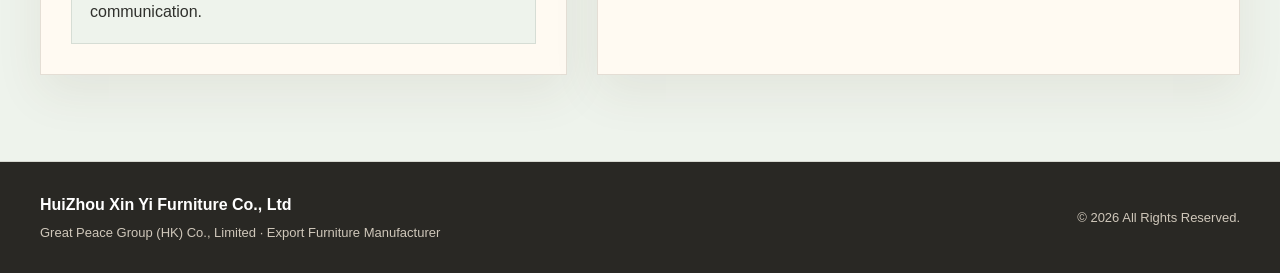
==== commit 9aa1a916: "Restore OEM/ODM in homepage title" ====
--- a/index.html
+++ b/index.html
@@ -13,14 +13,14 @@
   gtag('config', 'G-X5KTL7ERYE');
 </script>
 
-<title>China OEM Furniture Manufacturer &amp; Factory for Importers | Xin Yi</title>
+<title>China OEM/ODM Furniture Manufacturer for Importers | Xin Yi</title>
 <meta name="description" content="BSCI-audited, FSC-certified furniture factory supplying U.S. importers for 15+ years. OEM/ODM dining tables, chairs &amp; metal-frame furniture. MOQ 50 pcs.">
 <link rel="canonical" href="https://www.xy-furniture.com/">
 
 <!-- Open Graph / social preview -->
 <meta property="og:type" content="website">
 <meta property="og:site_name" content="HuiZhou Xin Yi Furniture Co., Ltd">
-<meta property="og:title" content="China OEM Furniture Manufacturer &amp; Factory for Importers | Xin Yi">
+<meta property="og:title" content="China OEM/ODM Furniture Manufacturer for Importers | Xin Yi">
 <meta property="og:description" content="BSCI-audited, FSC-certified furniture factory supplying U.S. importers for 15+ years. OEM/ODM dining tables, chairs &amp; metal-frame furniture. MOQ 50 pcs.">
 <meta property="og:url" content="https://www.xy-furniture.com/">
 <meta property="og:image" content="https://www.xy-furniture.com/assets/products/hero-gold-marble-dining.jpg">
@@ -28,7 +28,7 @@
 
 <!-- Twitter Card -->
 <meta name="twitter:card" content="summary_large_image">
-<meta name="twitter:title" content="China OEM Furniture Manufacturer &amp; Factory for Importers | Xin Yi">
+<meta name="twitter:title" content="China OEM/ODM Furniture Manufacturer for Importers | Xin Yi">
 <meta name="twitter:description" content="BSCI-audited, FSC-certified furniture factory supplying U.S. importers for 15+ years. OEM/ODM dining tables, chairs &amp; metal-frame furniture. MOQ 50 pcs.">
 <meta name="twitter:image" content="https://www.xy-furniture.com/assets/products/hero-gold-marble-dining.jpg">
 
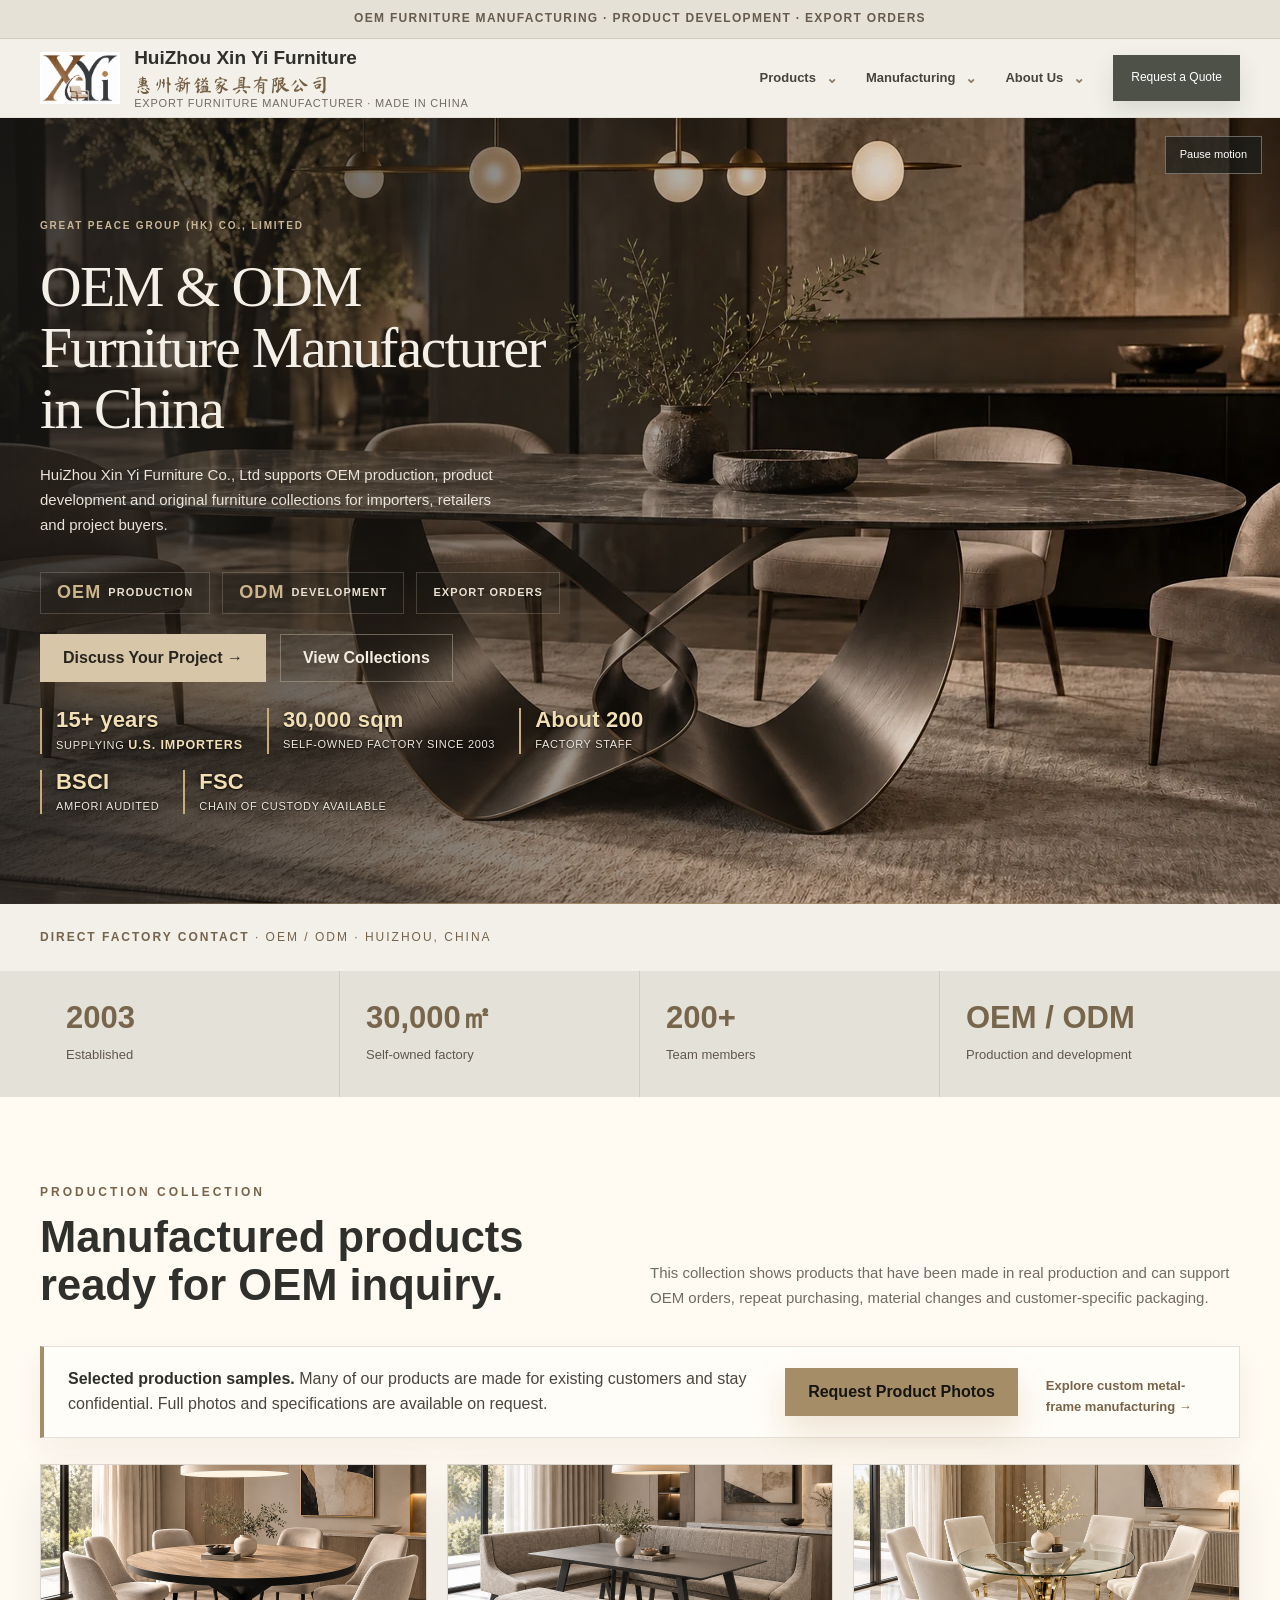
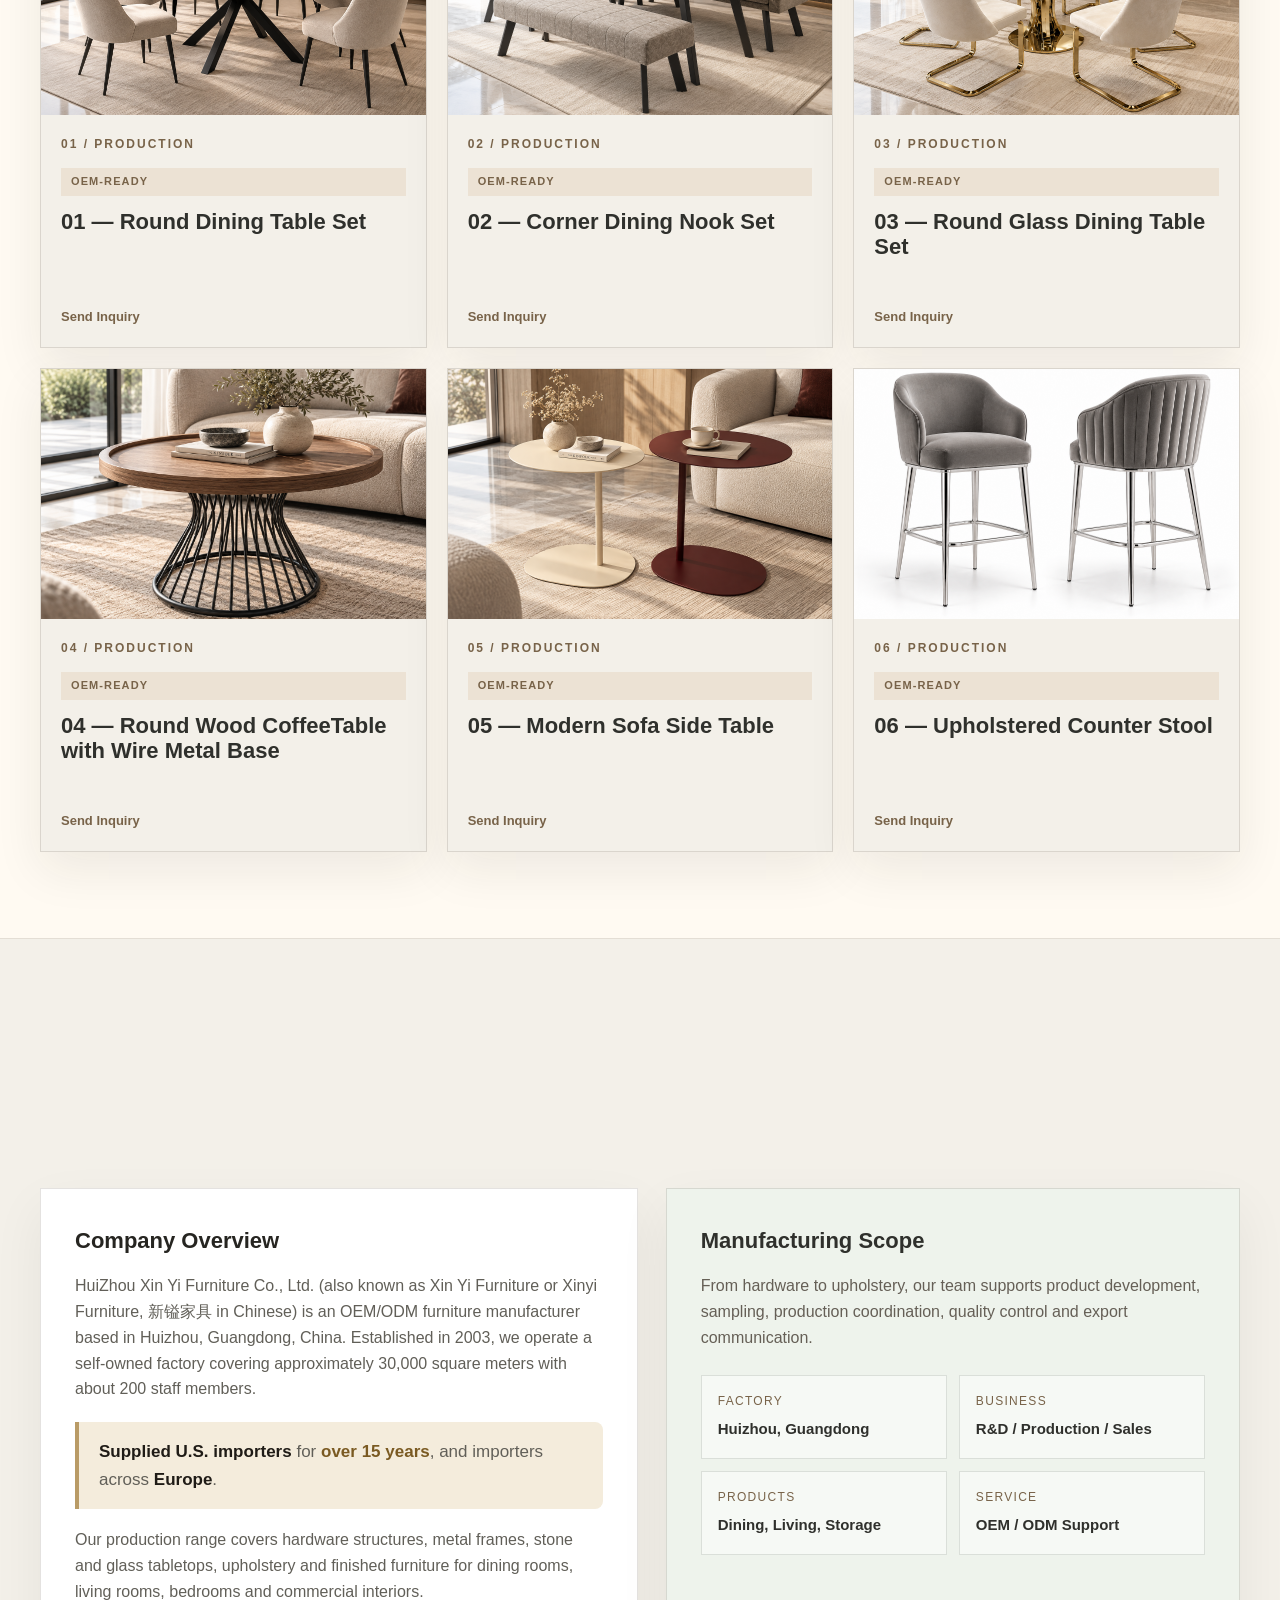
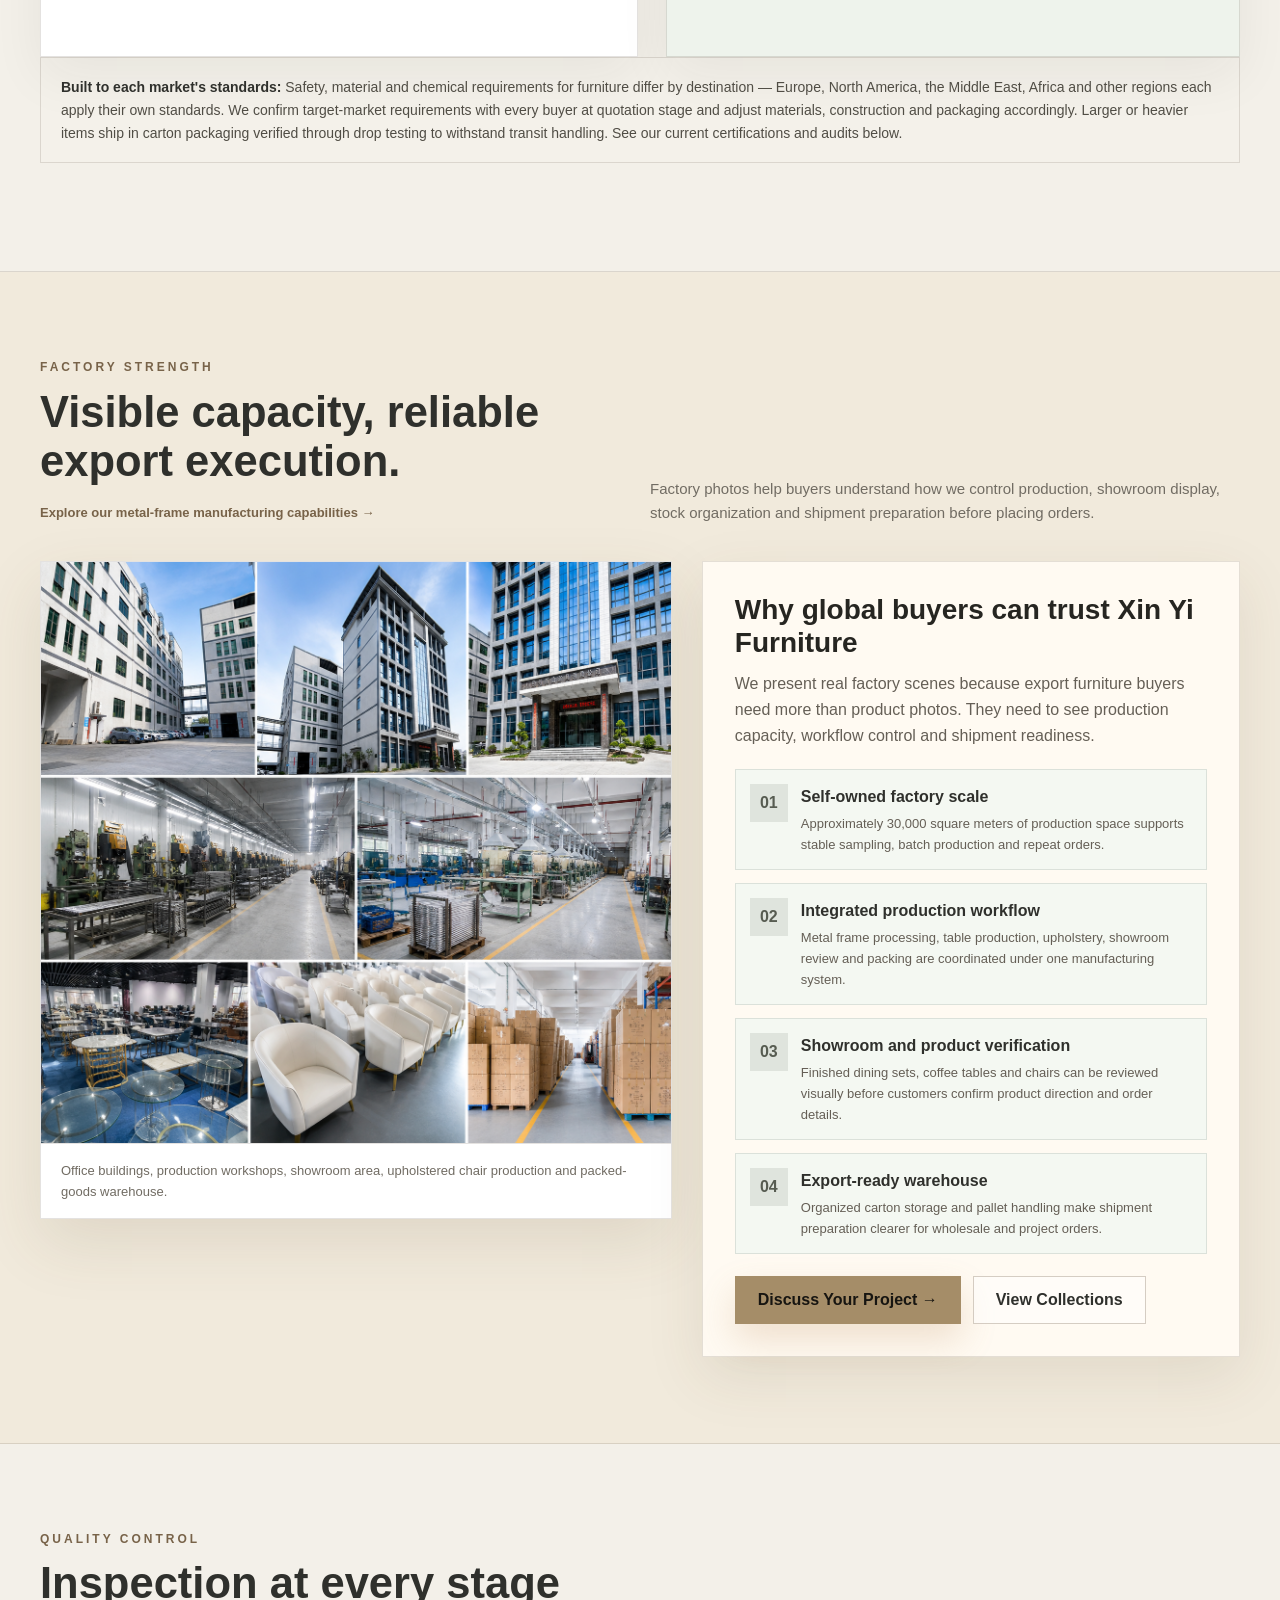
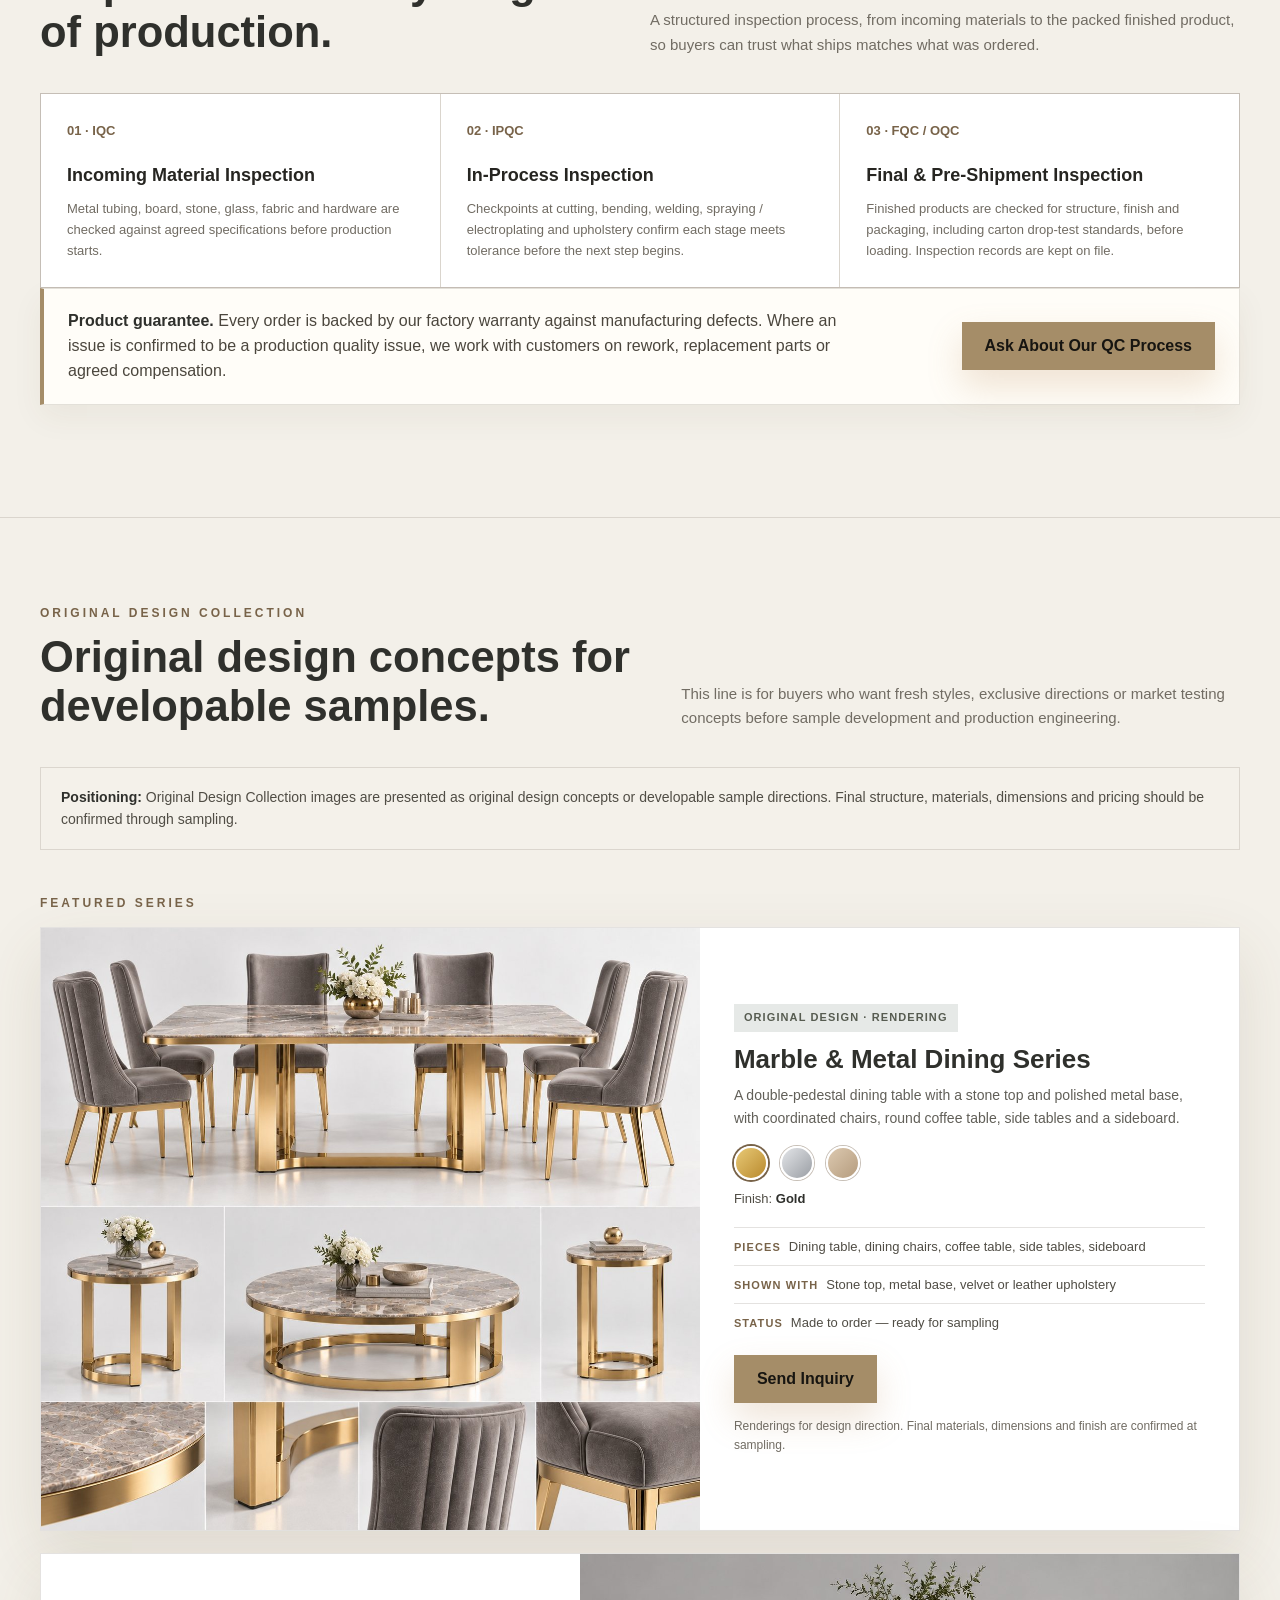
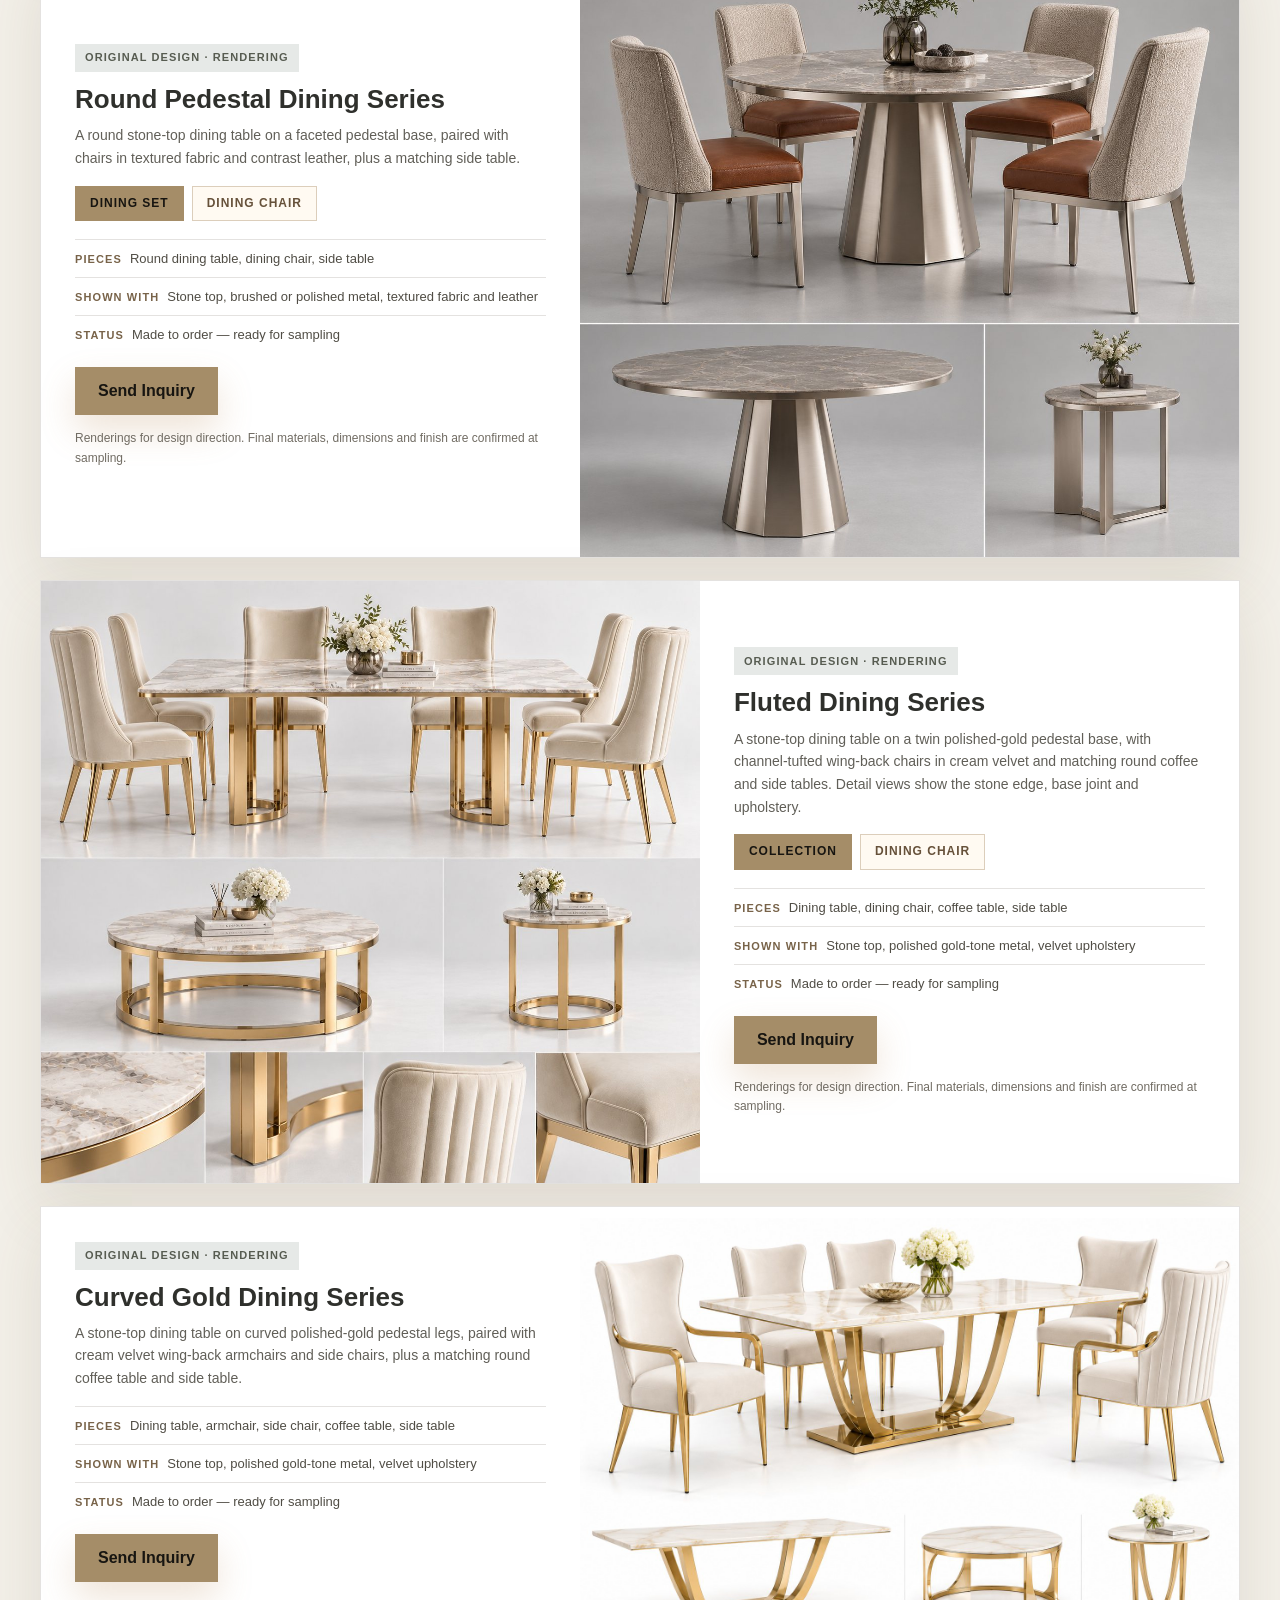
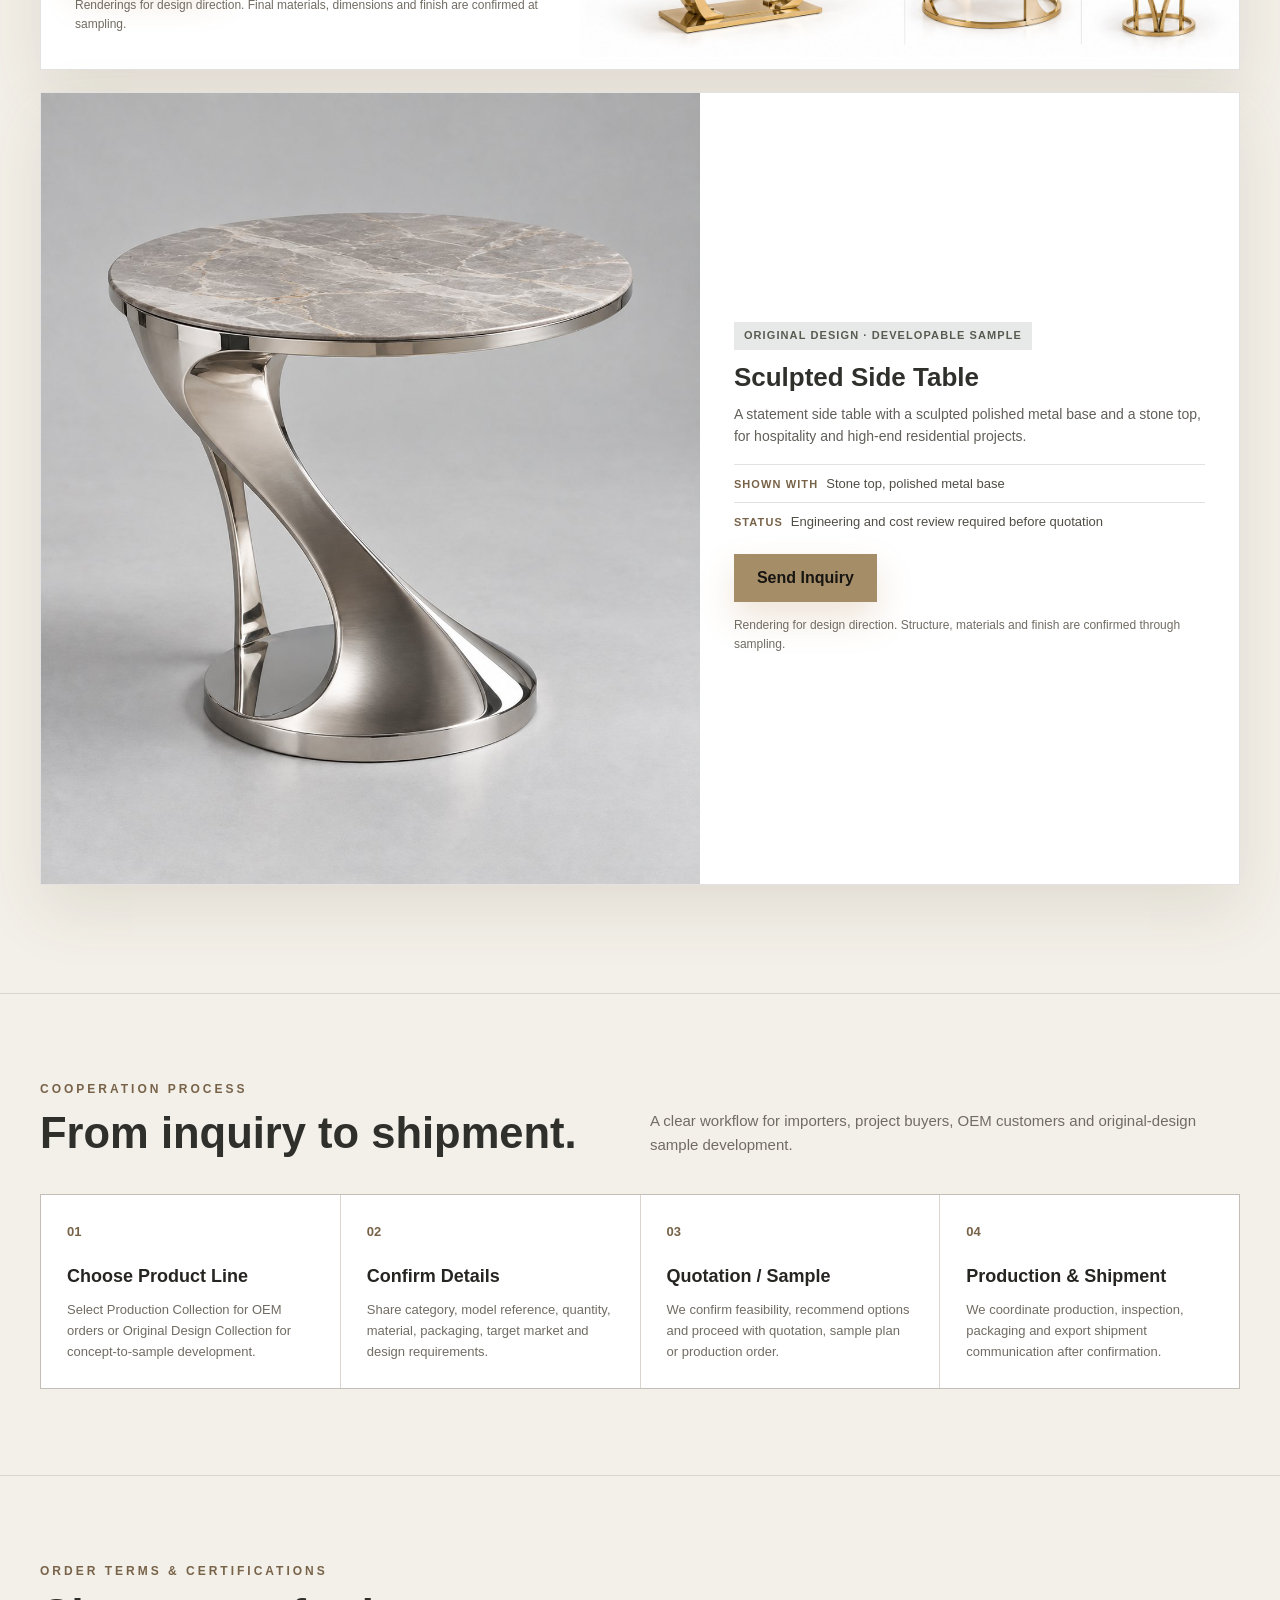
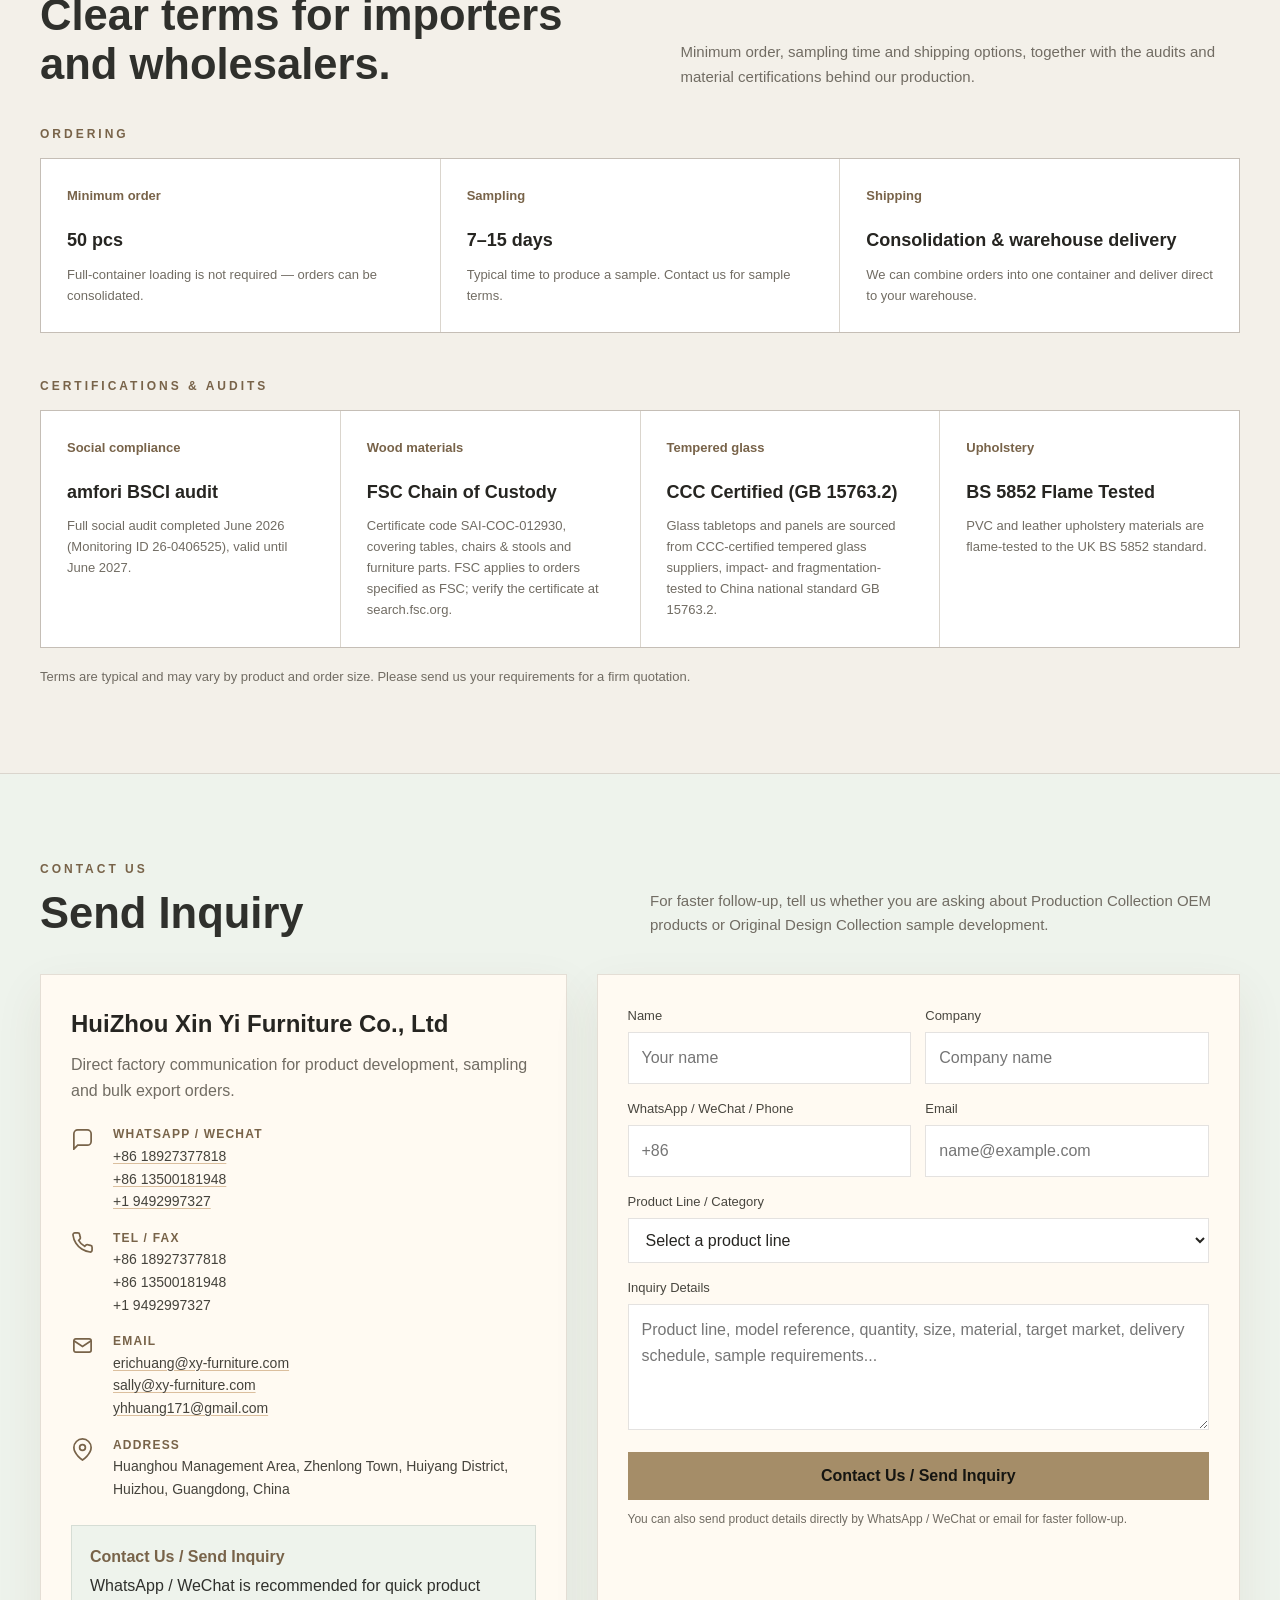
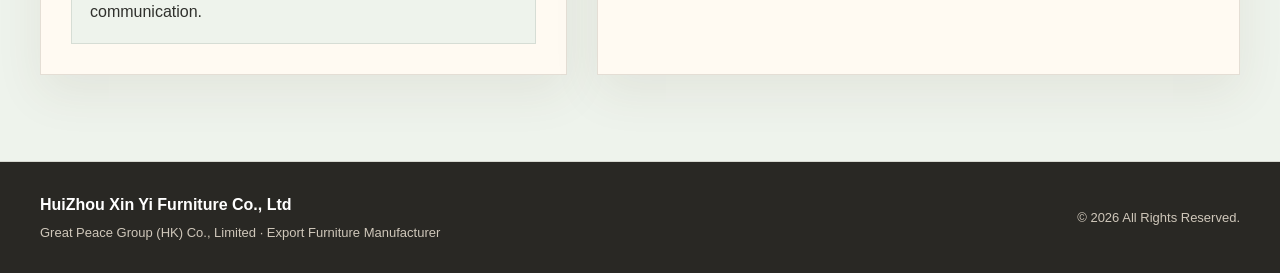
==== commit 0fc52785: "Homepage: track inquiry form submits and WhatsApp/email clicks in GA4 Co-Authored-By: Claude Opus 5." ====
--- a/index.html
+++ b/index.html
@@ -807,6 +807,7 @@
     if (!response.ok) throw new Error("Form submission failed");
     form.reset();
     showToast("Thank you. Your inquiry has been sent.");
+    if (typeof gtag === "function") gtag("event", "generate_lead", { form_id: "homepage_inquiry" });
   } catch (error) {
     showToast("Submission failed. Please contact us by WhatsApp / WeChat or email.");
   } finally {
@@ -815,6 +816,11 @@
   }
 });
 
+document.querySelectorAll('a[href^="https://wa.me/"], a[href^="mailto:"]').forEach((link) => {
+  link.addEventListener("click", () => {
+    if (typeof gtag === "function") gtag("event", "contact_click", { contact_method: link.href.startsWith("mailto:") ? "email" : "whatsapp" });
+  });
+});
 </script>
 </body>
 </html>
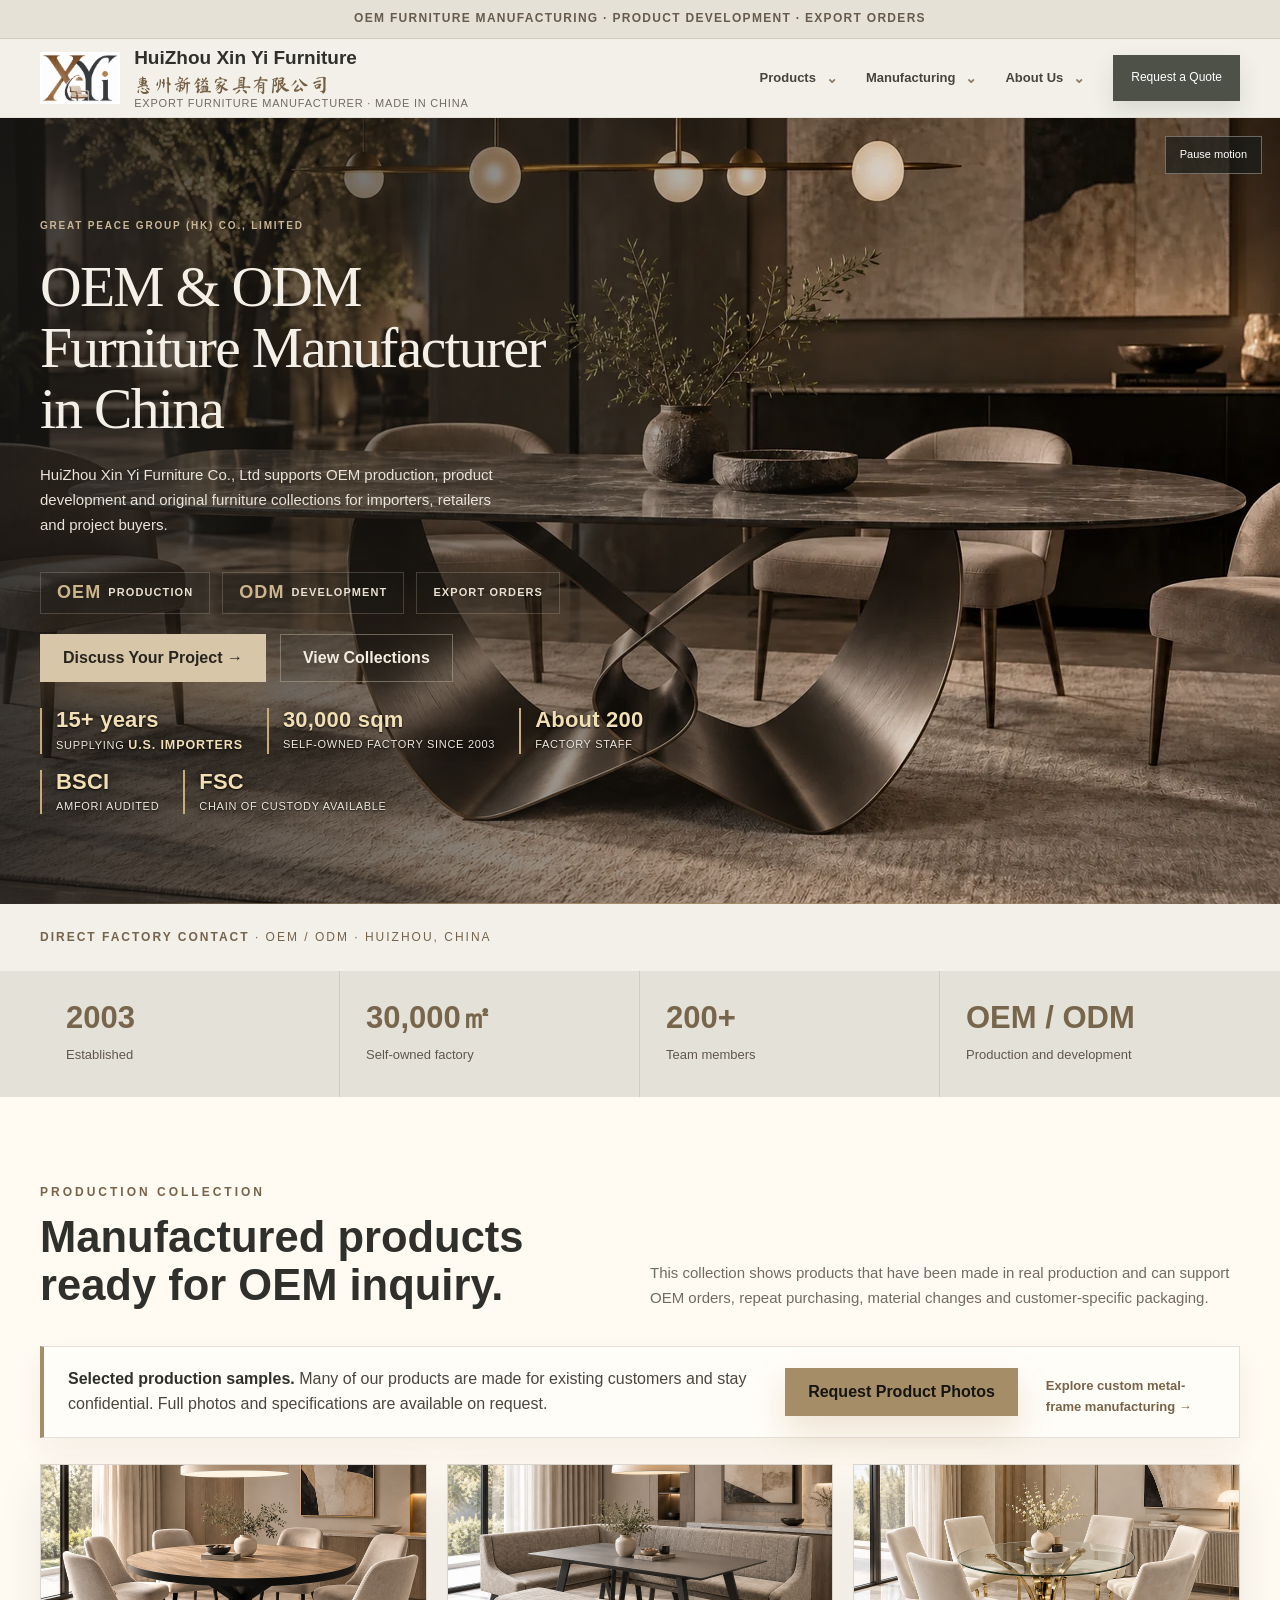
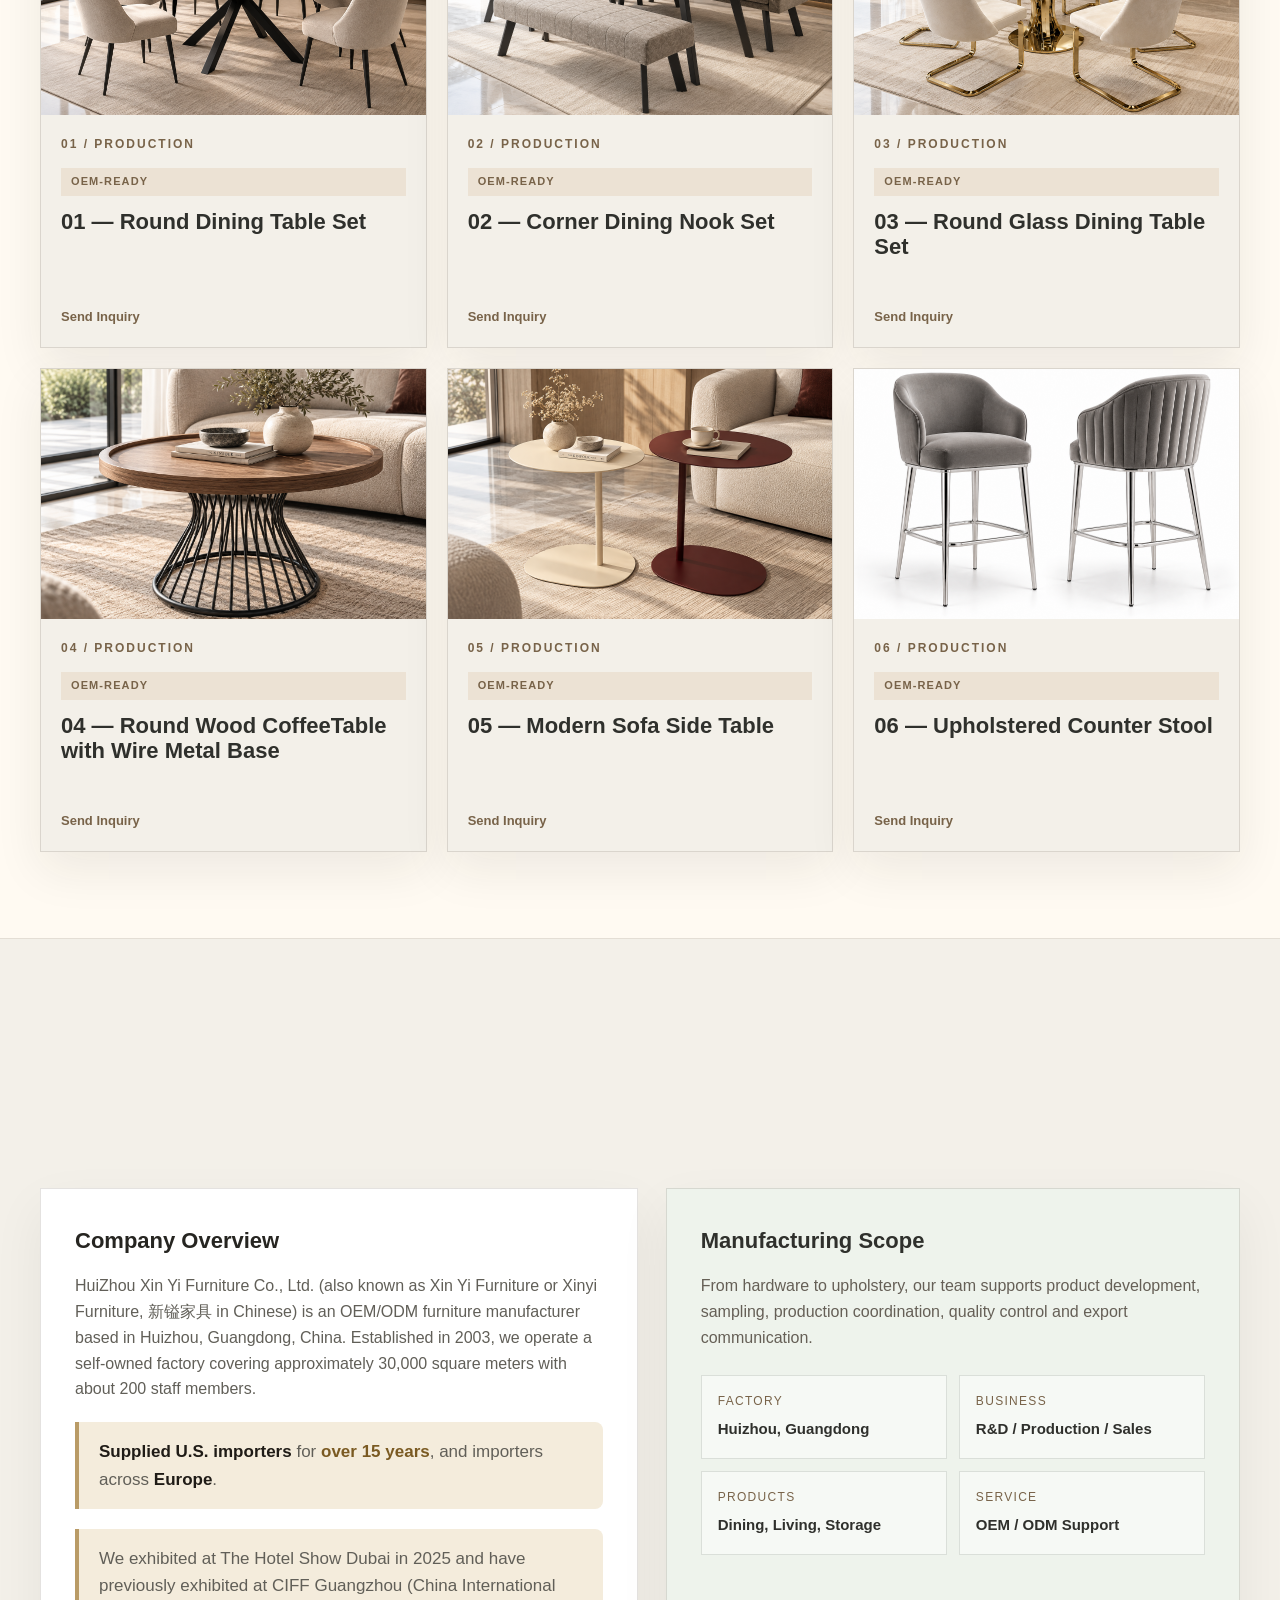
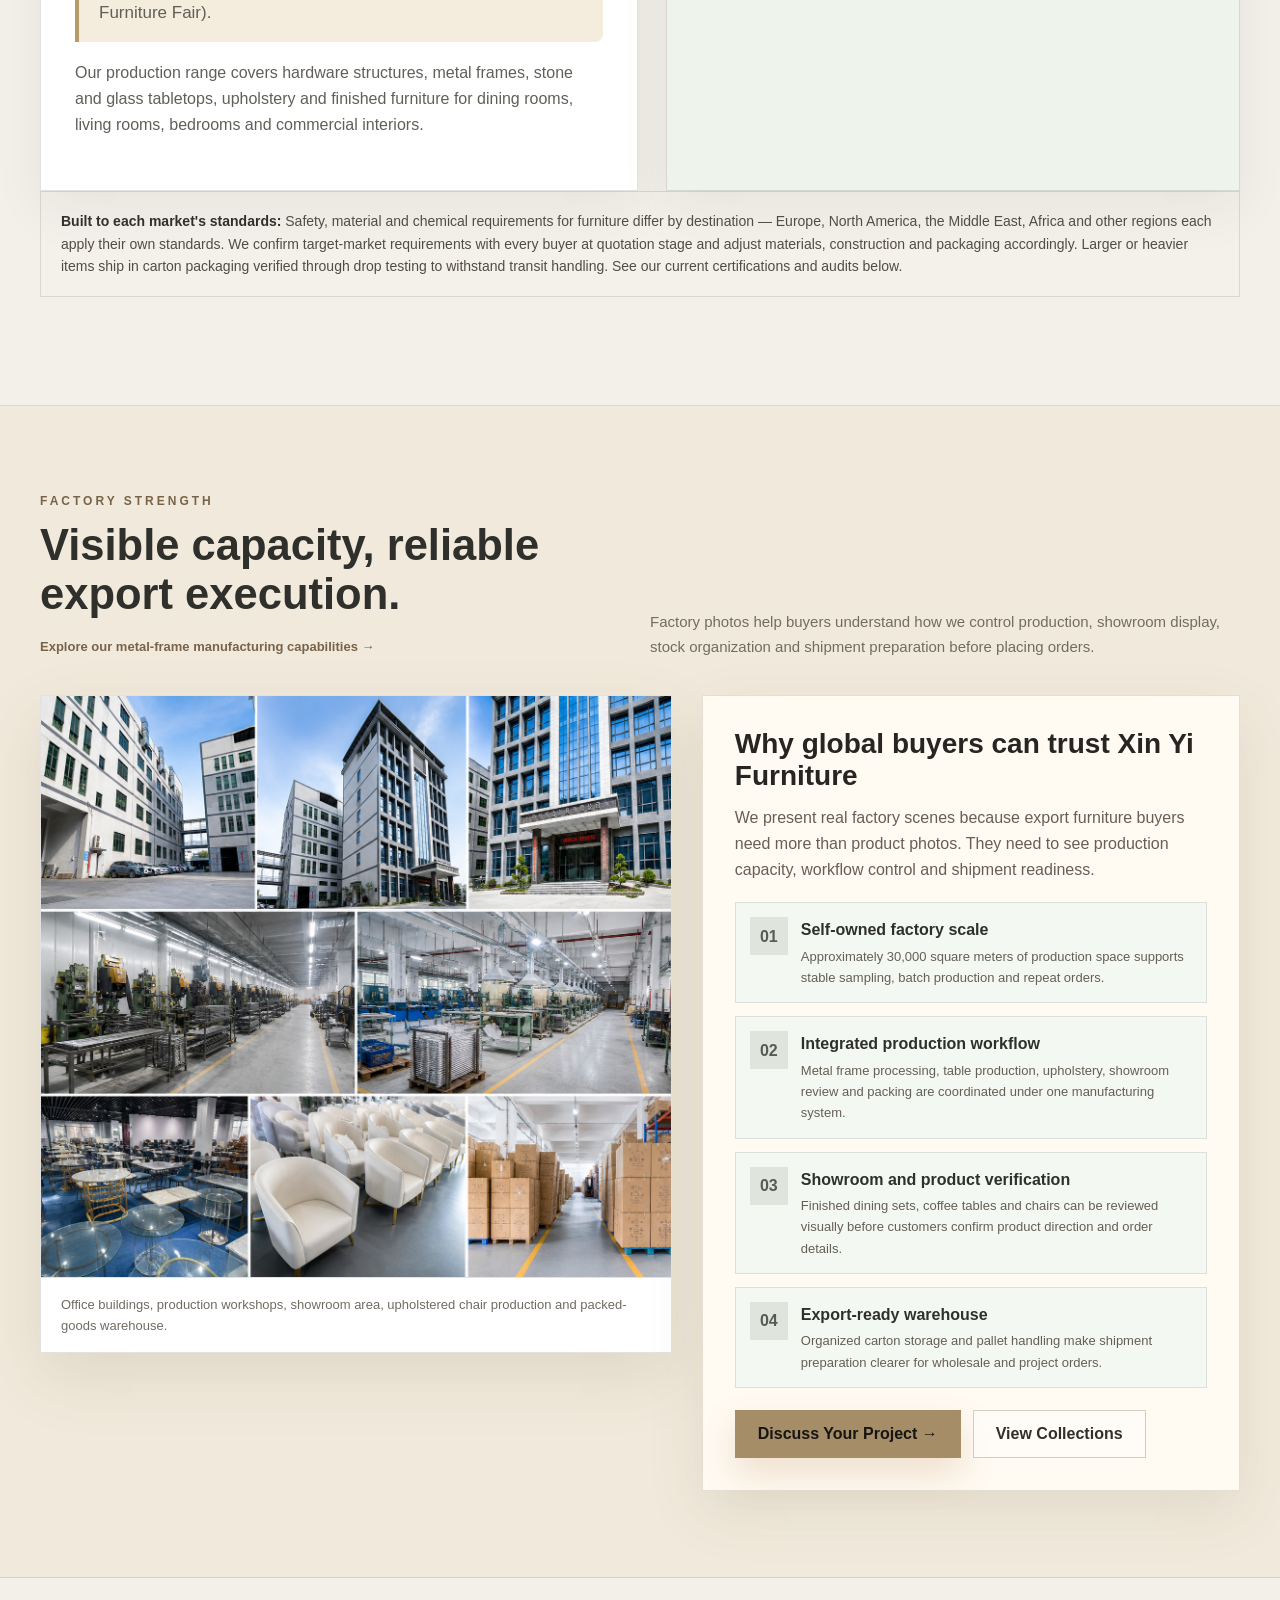
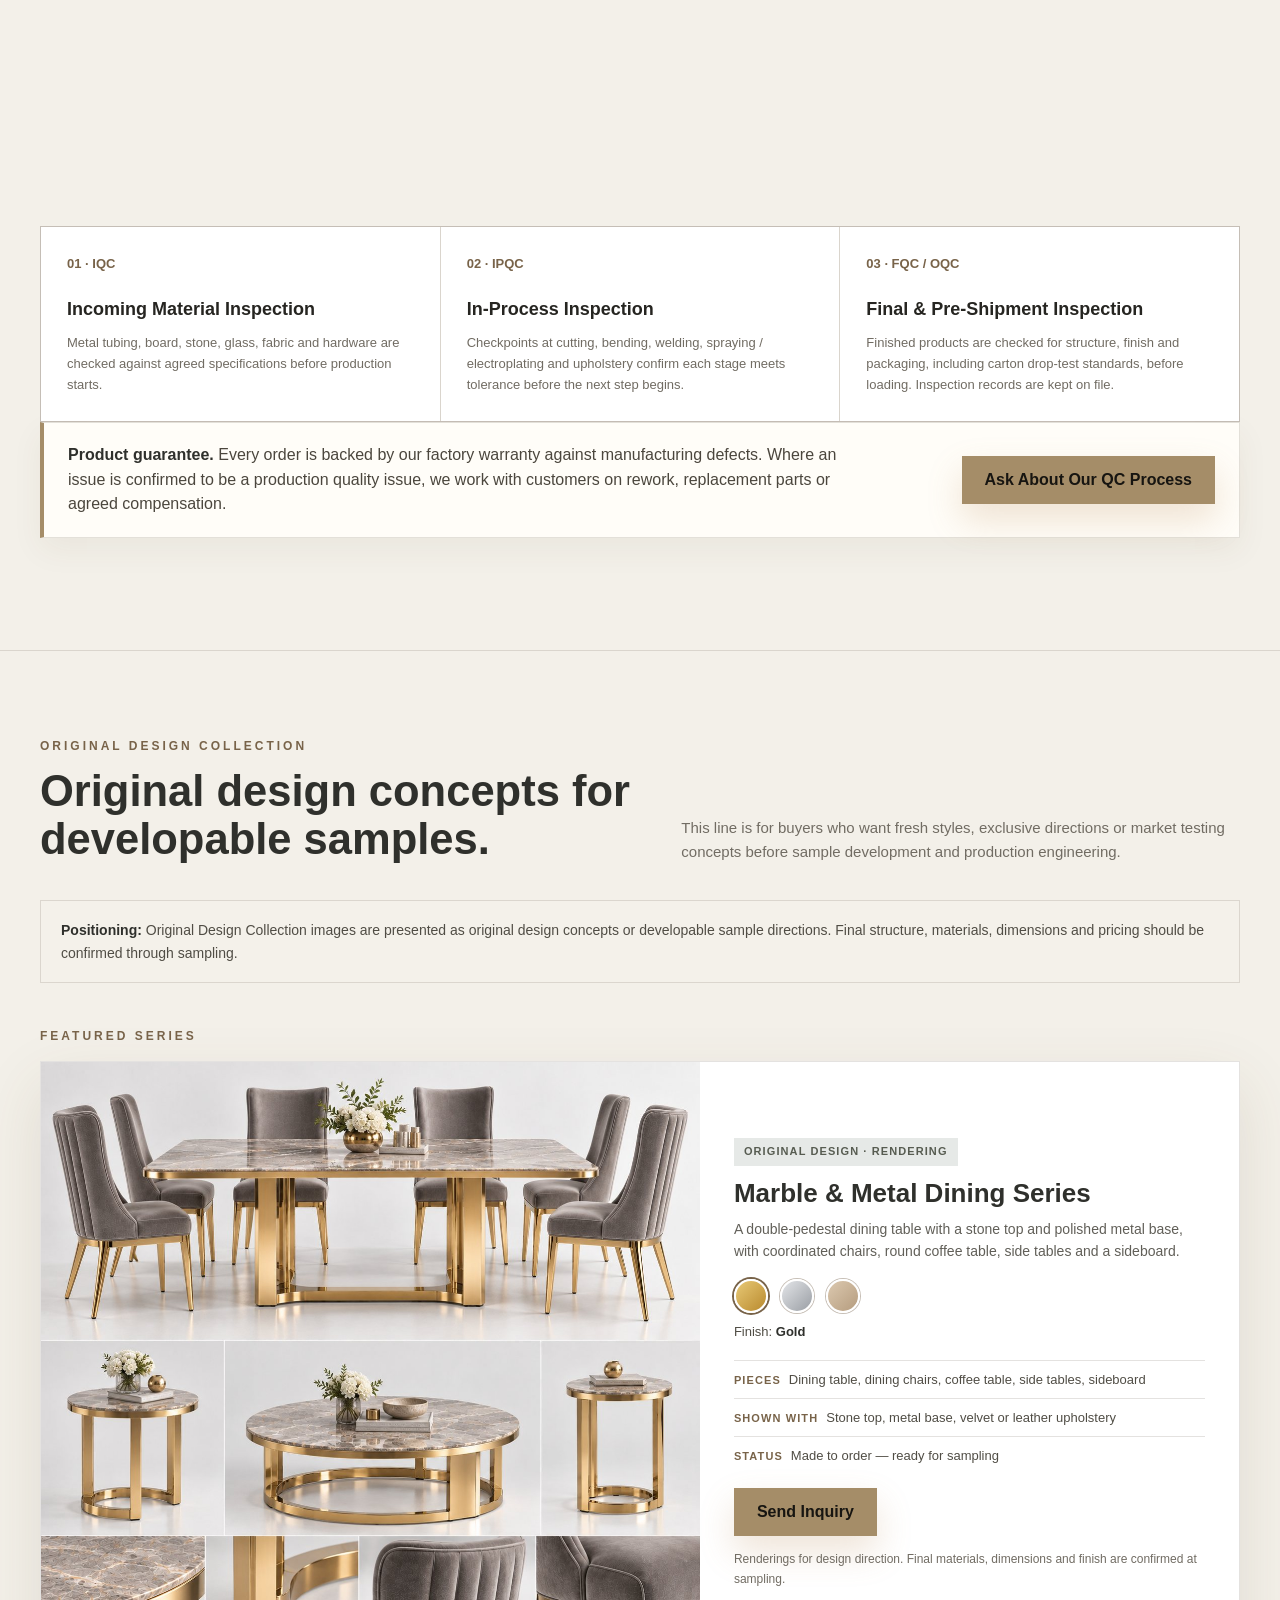
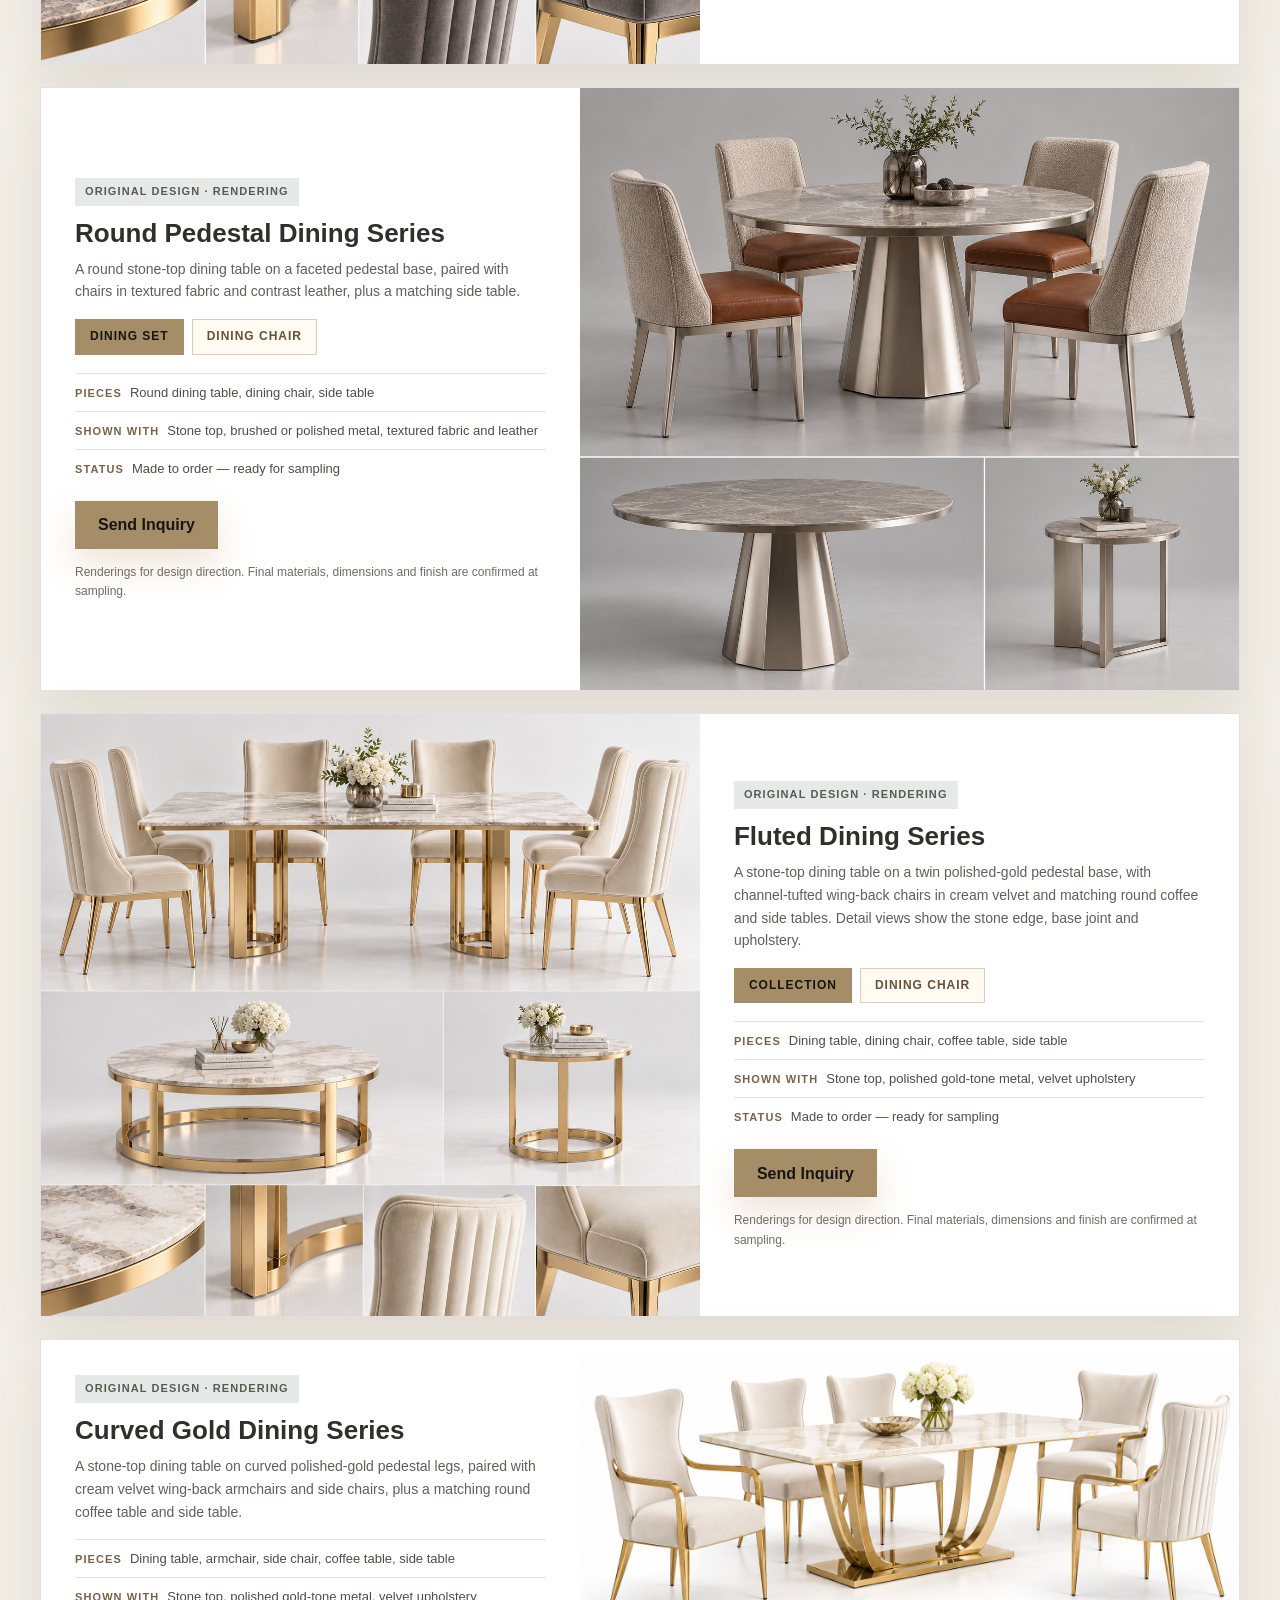
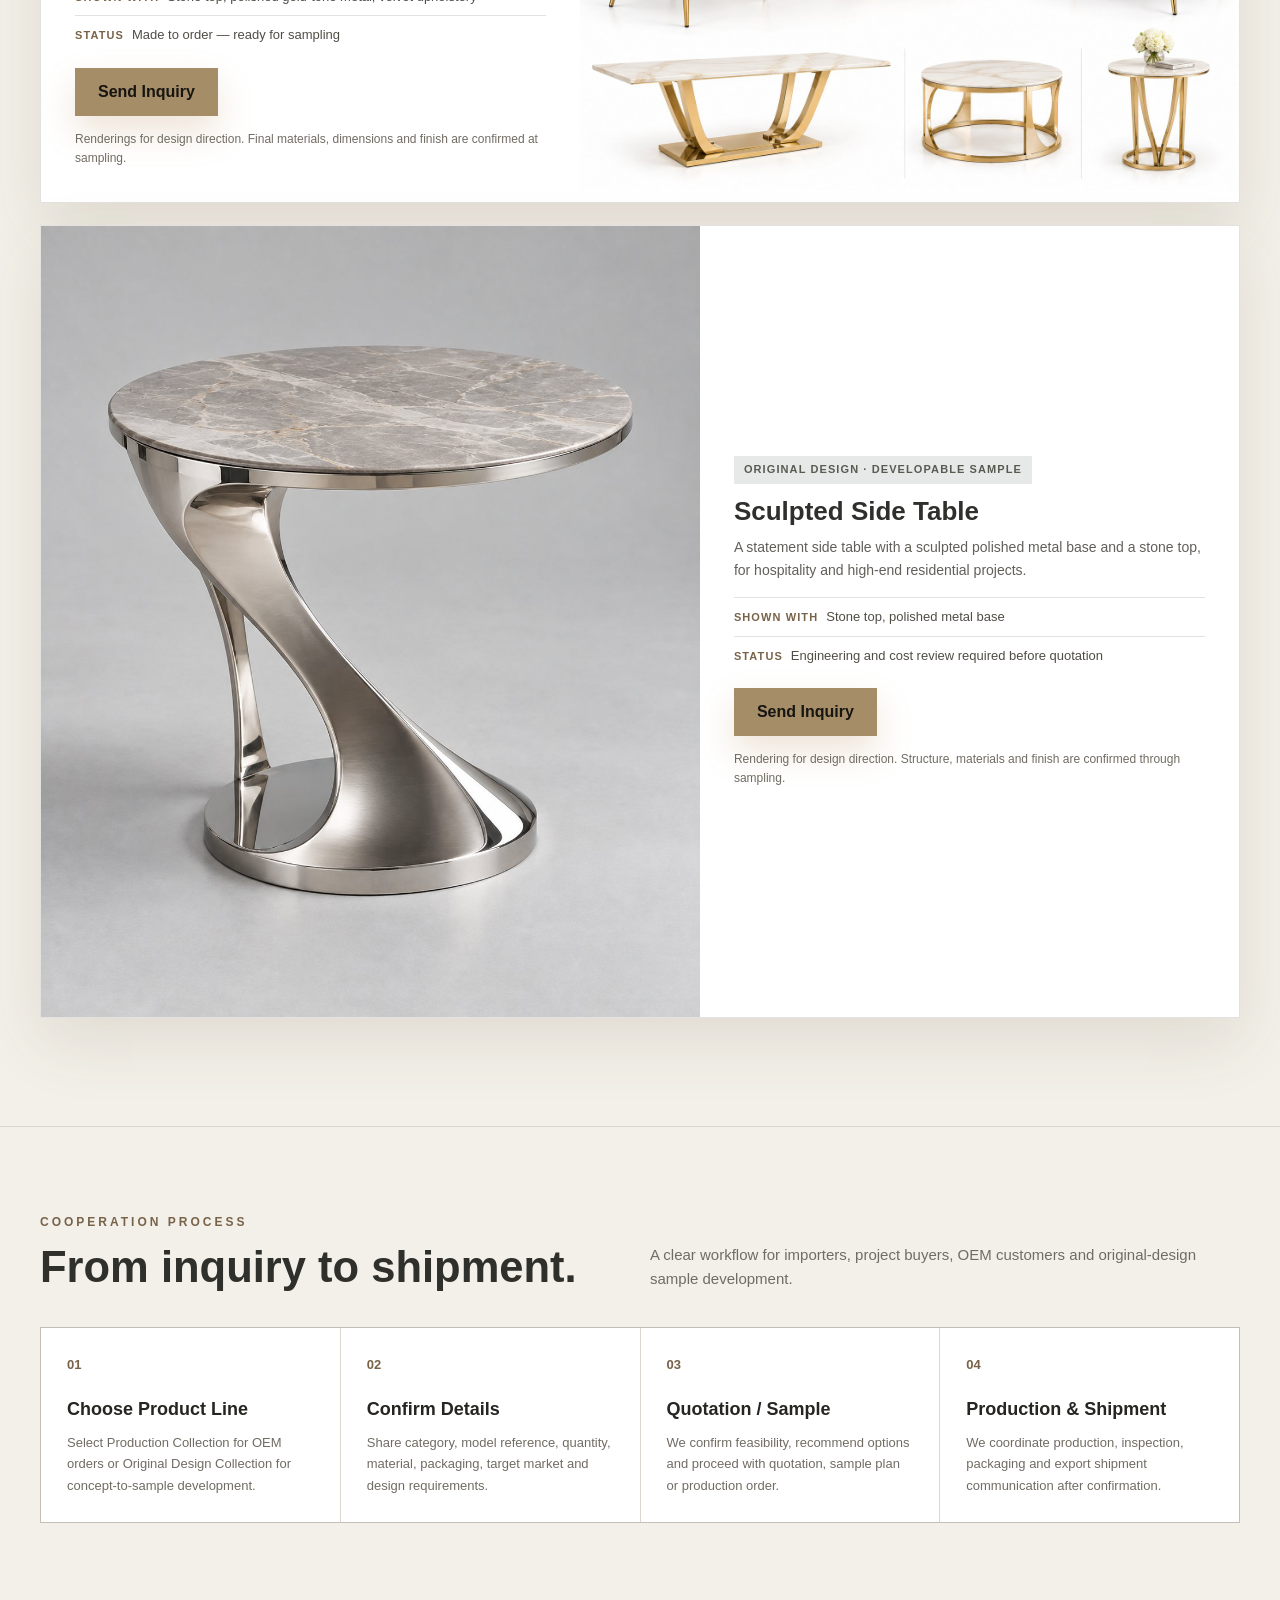
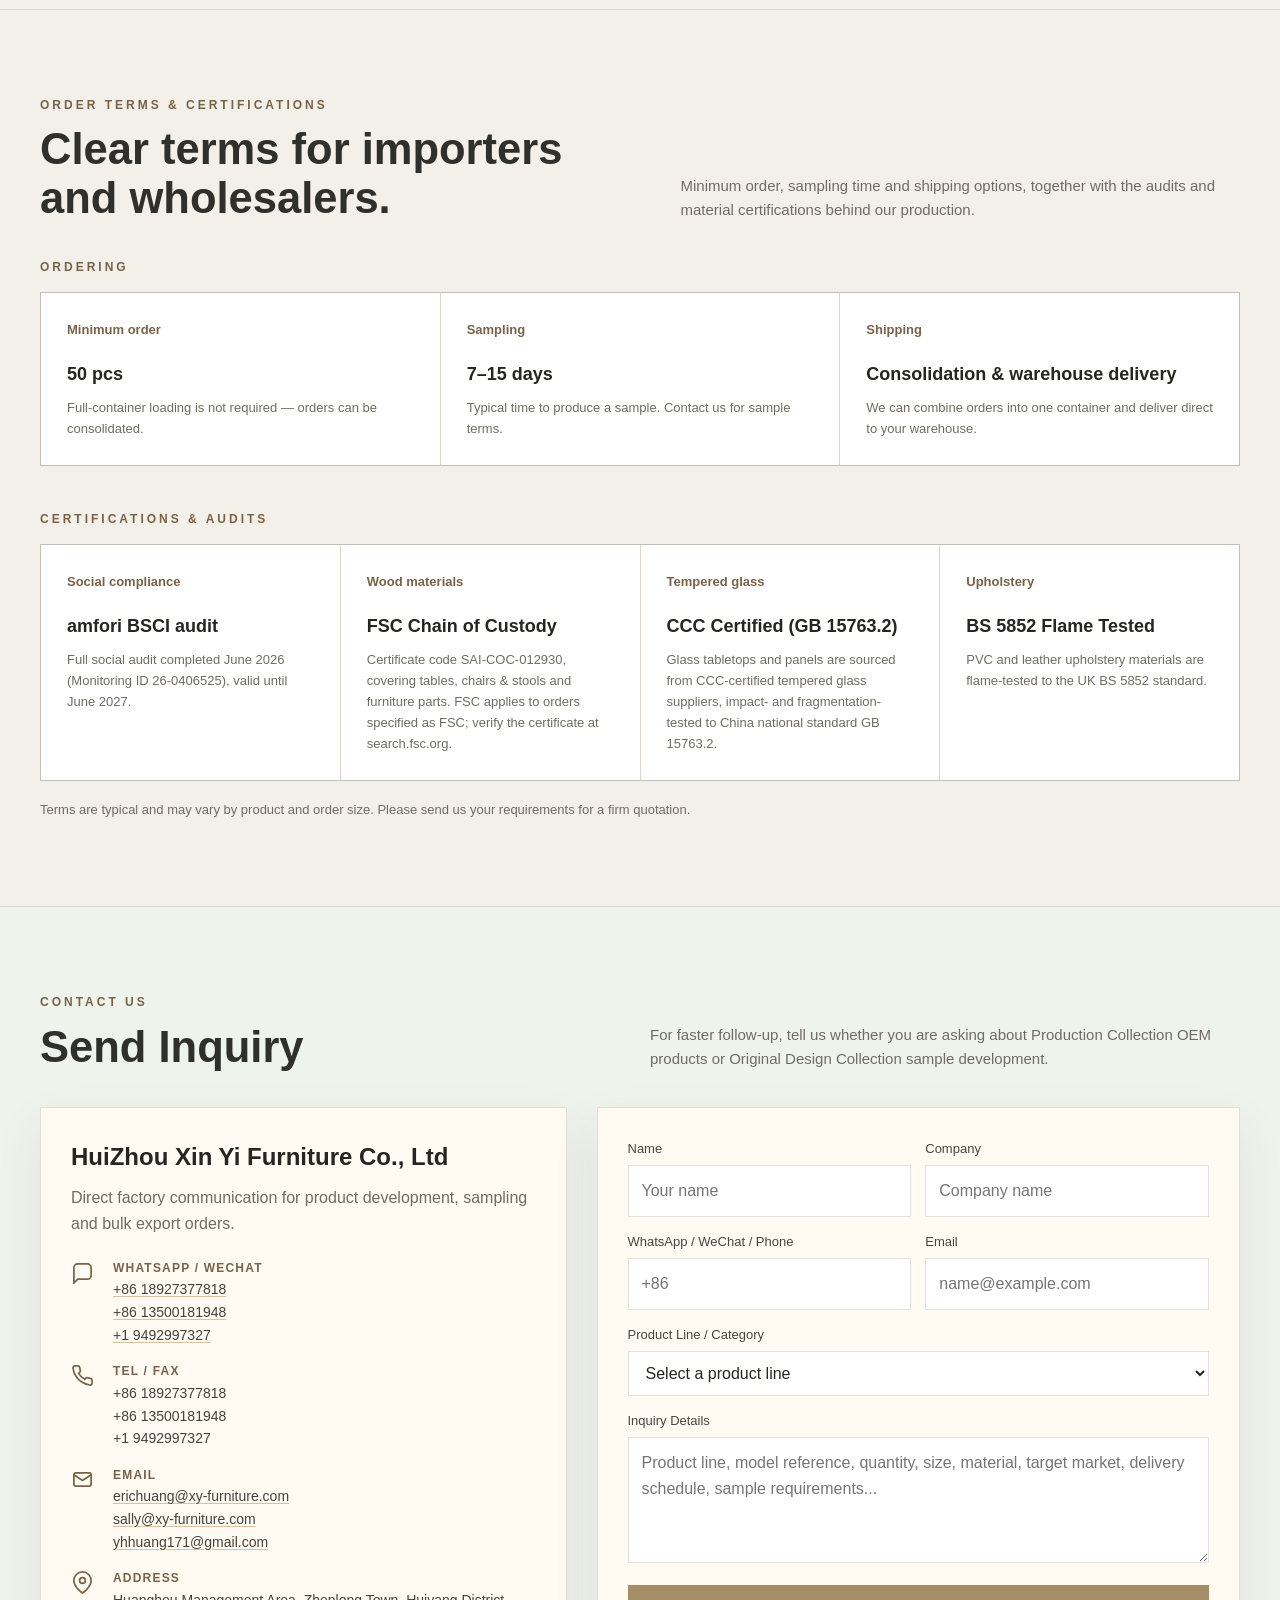
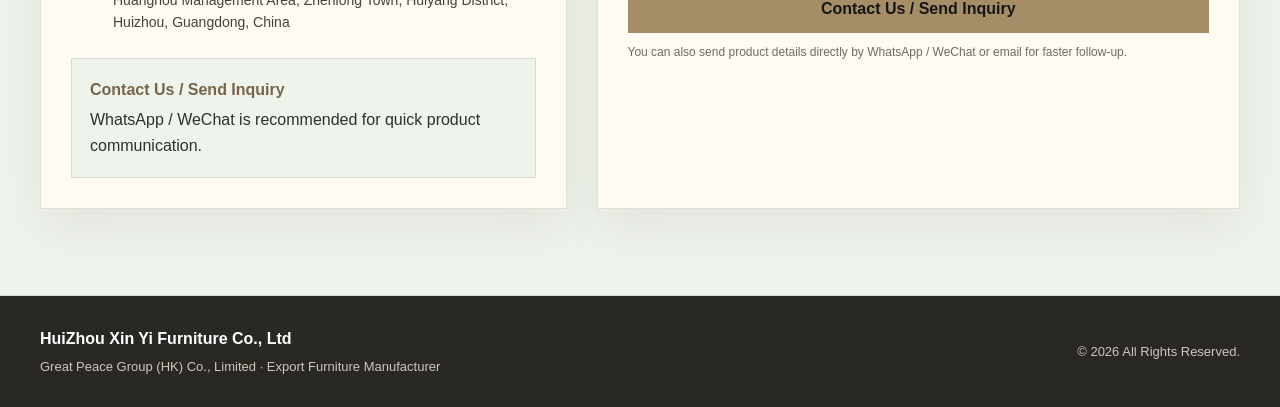
==== commit f058a086: "Homepage: mention The Hotel Show Dubai 2025 and CIFF Guangzhou exhibitions Co-Authored-By: Claude Op" ====
--- a/index.html
+++ b/index.html
@@ -455,6 +455,7 @@
           <h3>Company Overview</h3>
           <p>HuiZhou Xin Yi Furniture Co., Ltd. (also known as Xin Yi Furniture or Xinyi Furniture, 新镒家具 in Chinese) is an OEM/ODM furniture manufacturer based in Huizhou, Guangdong, China. Established in 2003, we operate a self-owned factory covering approximately 30,000 square meters with about 200 staff members.</p>
           <p class="xy-clients"><b>Supplied U.S. importers</b> for <b>over 15 years</b>, and importers across <b>Europe</b>.</p>
+          <p class="xy-clients">We exhibited at The Hotel Show Dubai in 2025 and have previously exhibited at CIFF Guangzhou (China International Furniture Fair).</p>
           <p>Our production range covers hardware structures, metal frames, stone and glass tabletops, upholstery and finished furniture for dining rooms, living rooms, bedrooms and commercial interiors.</p>
         </div>
         <div class="about-panel dark">
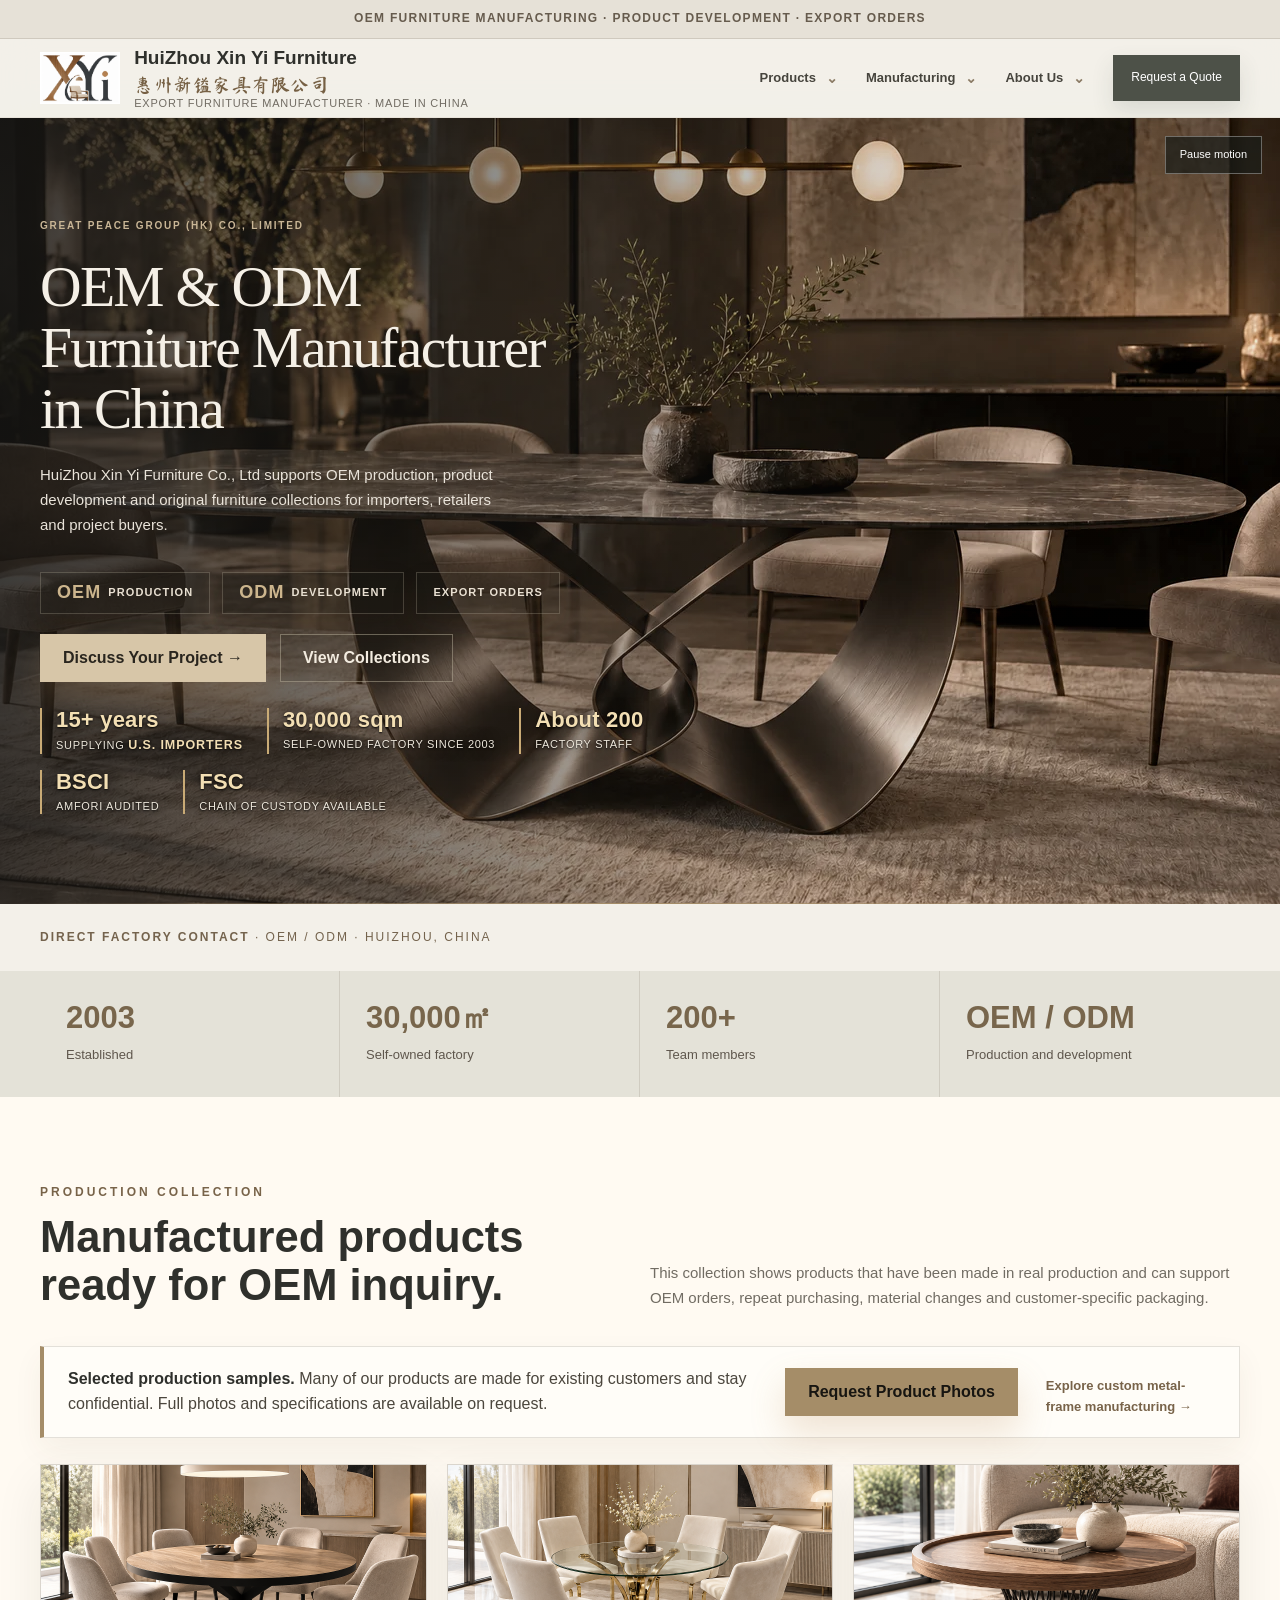
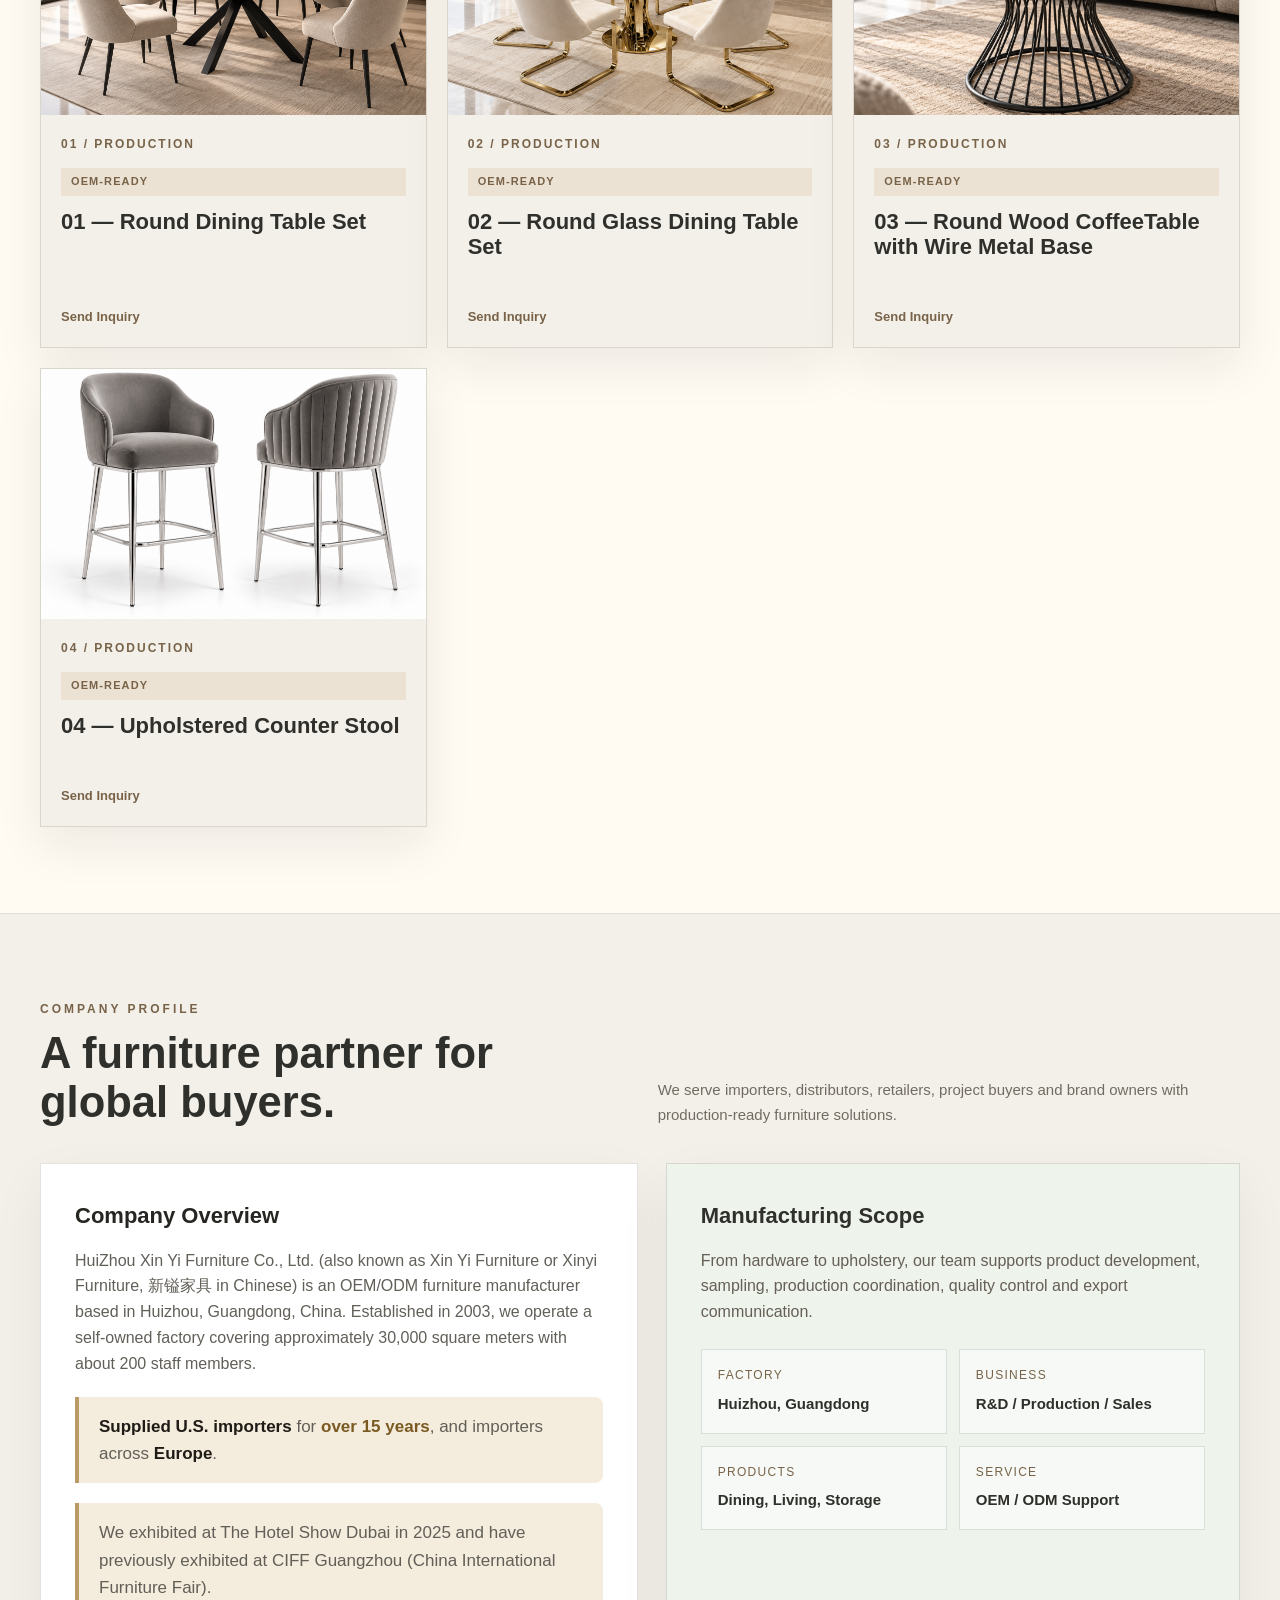
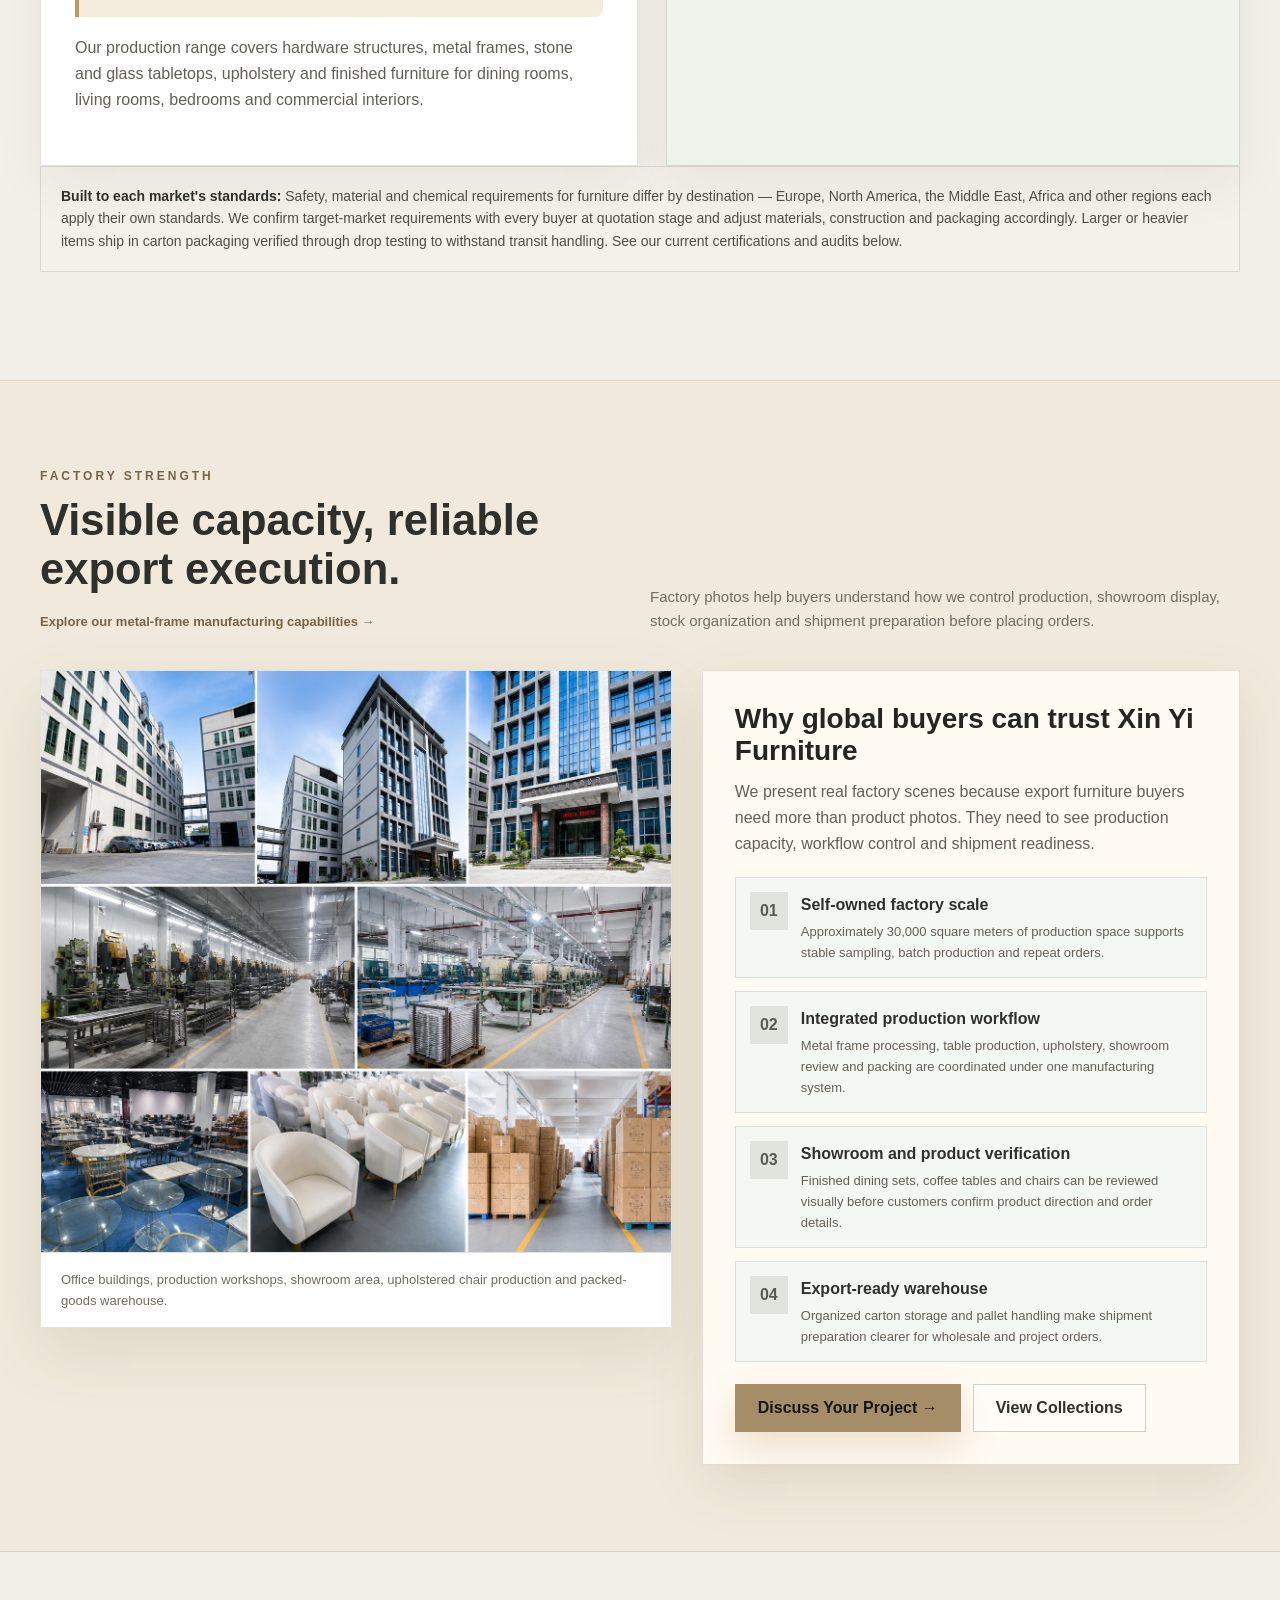
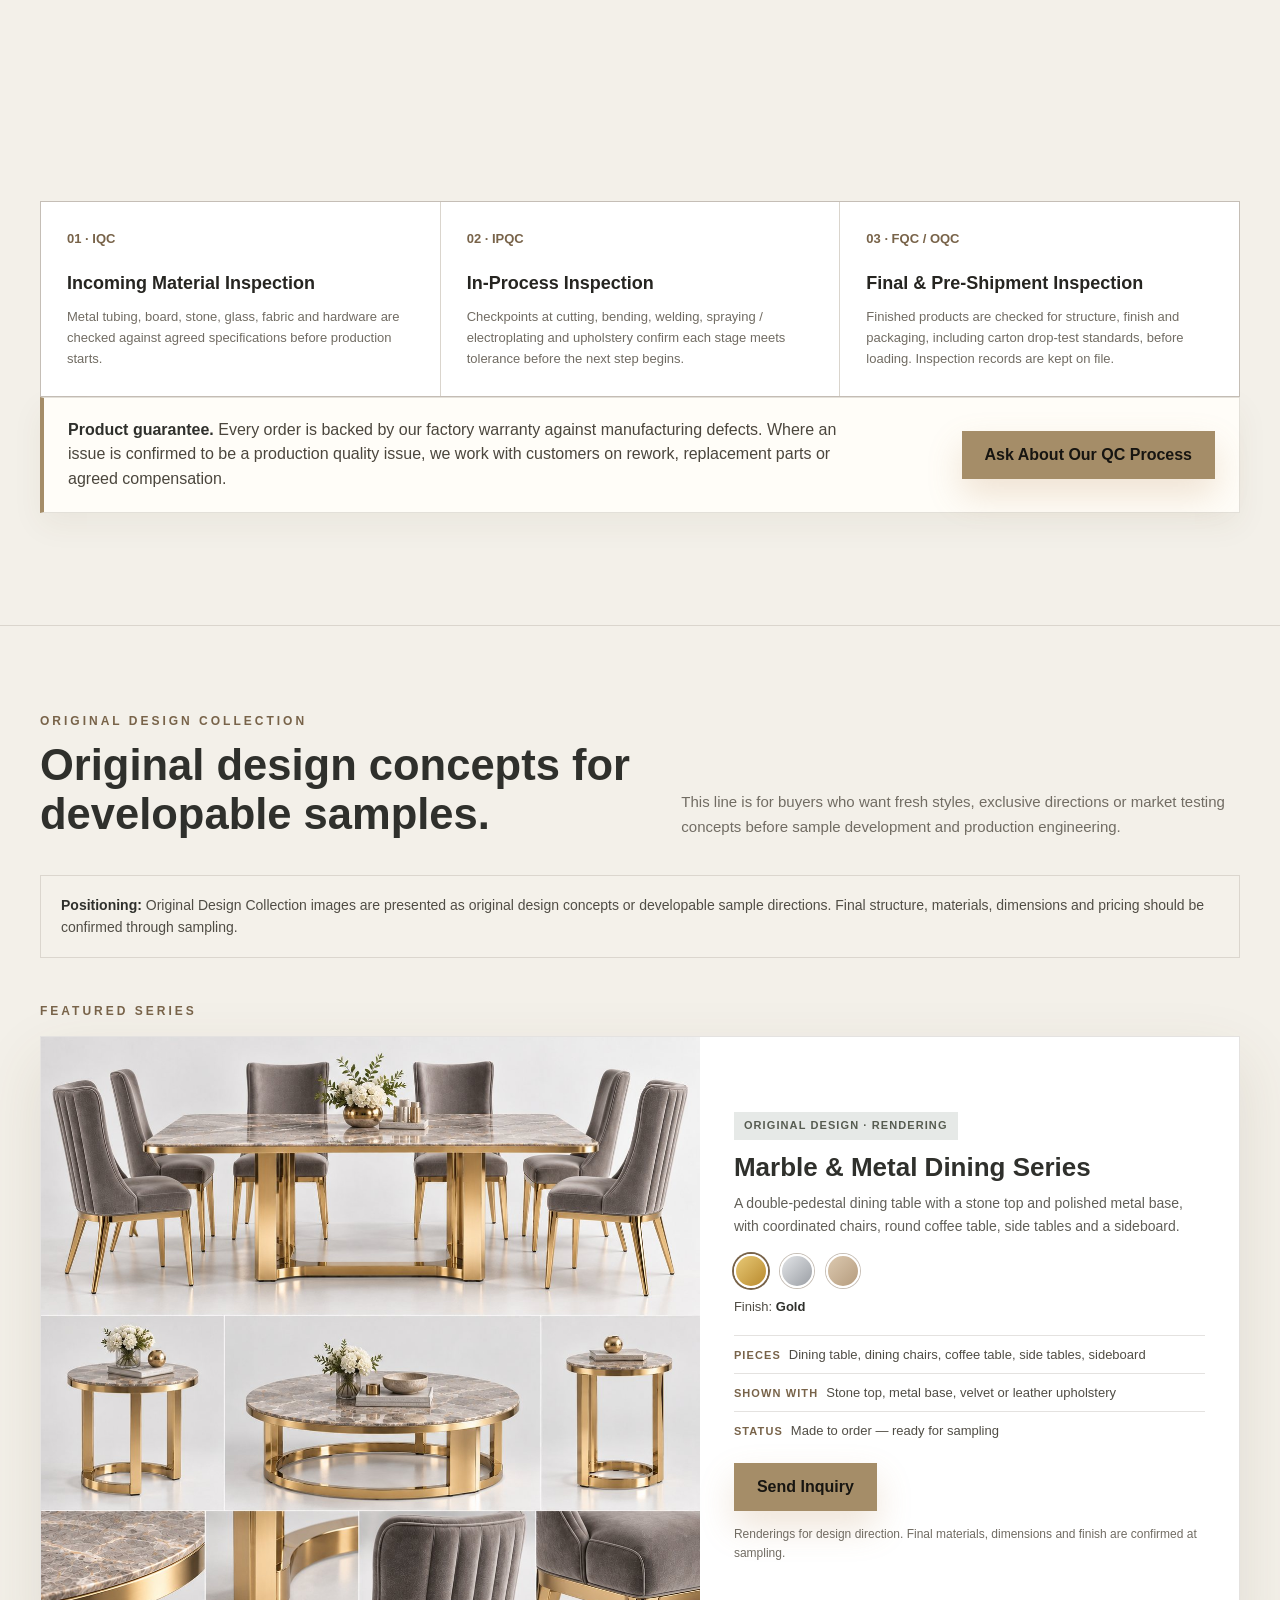
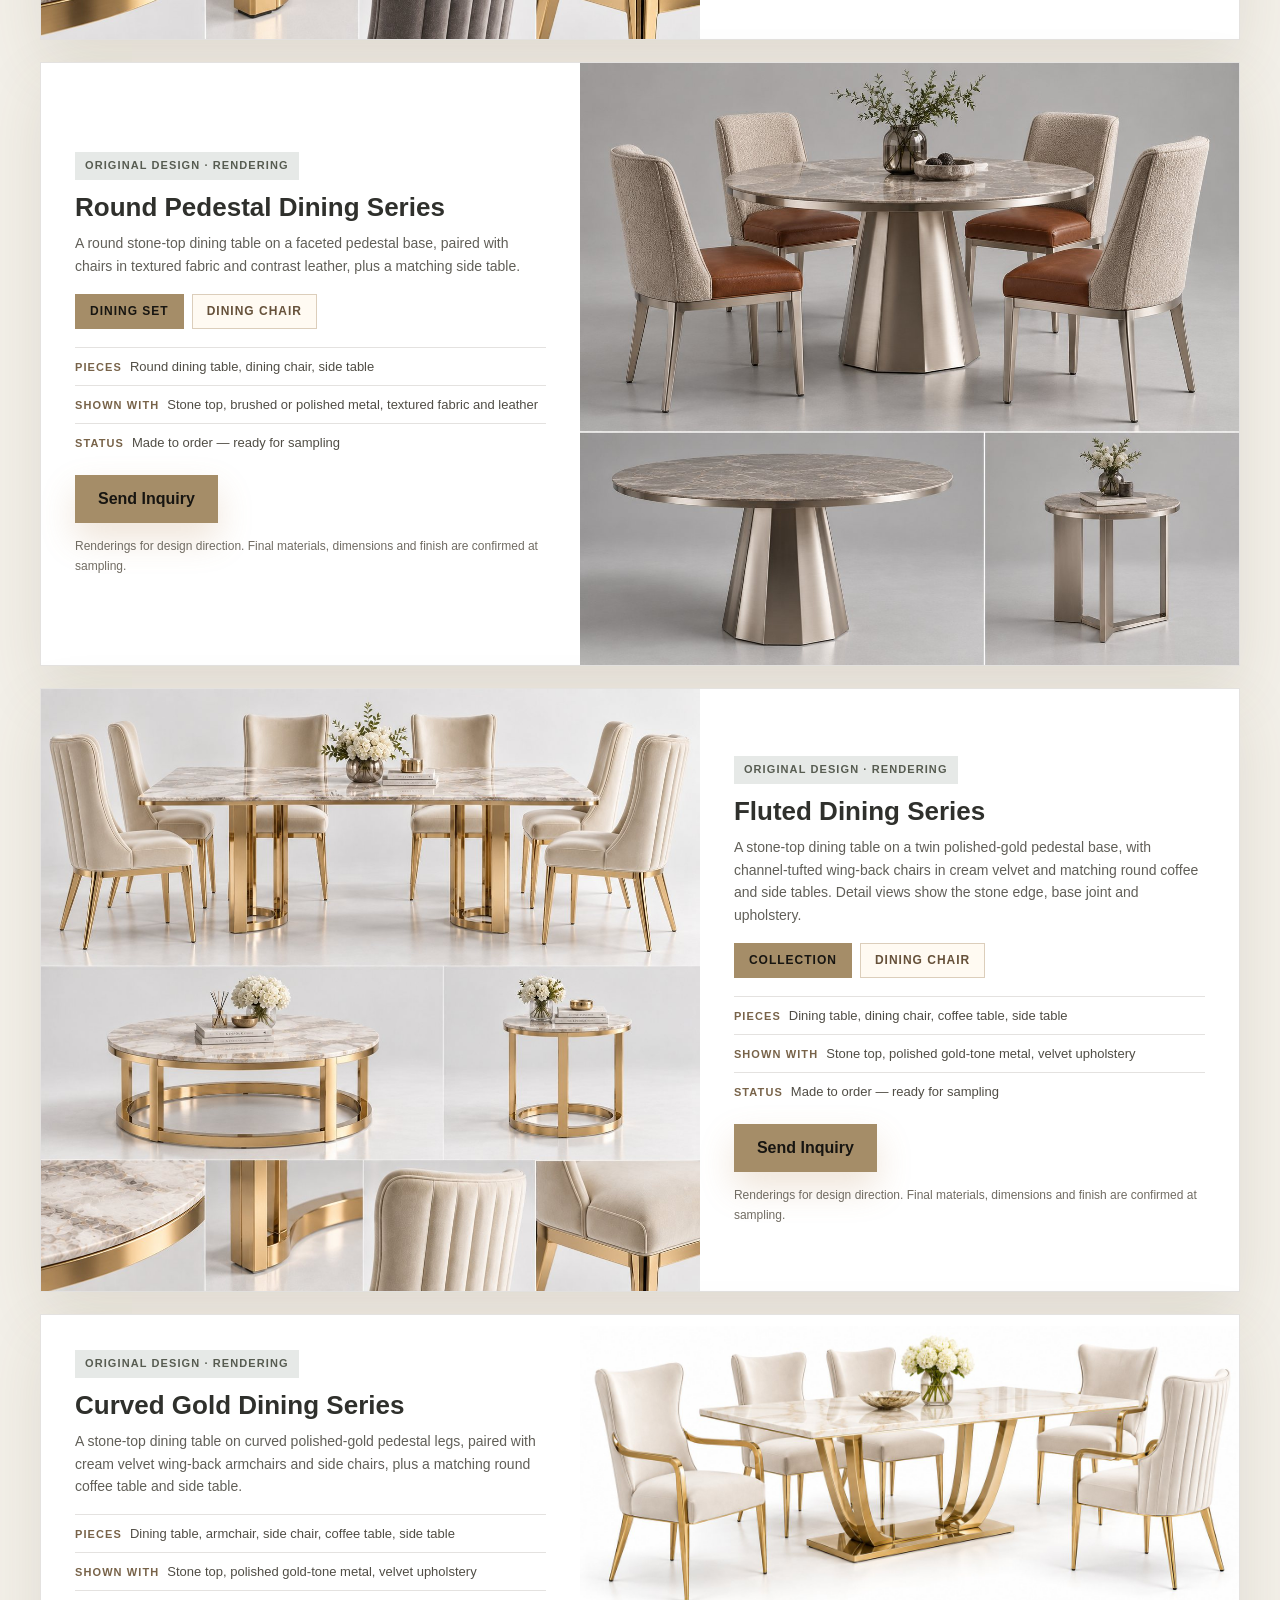
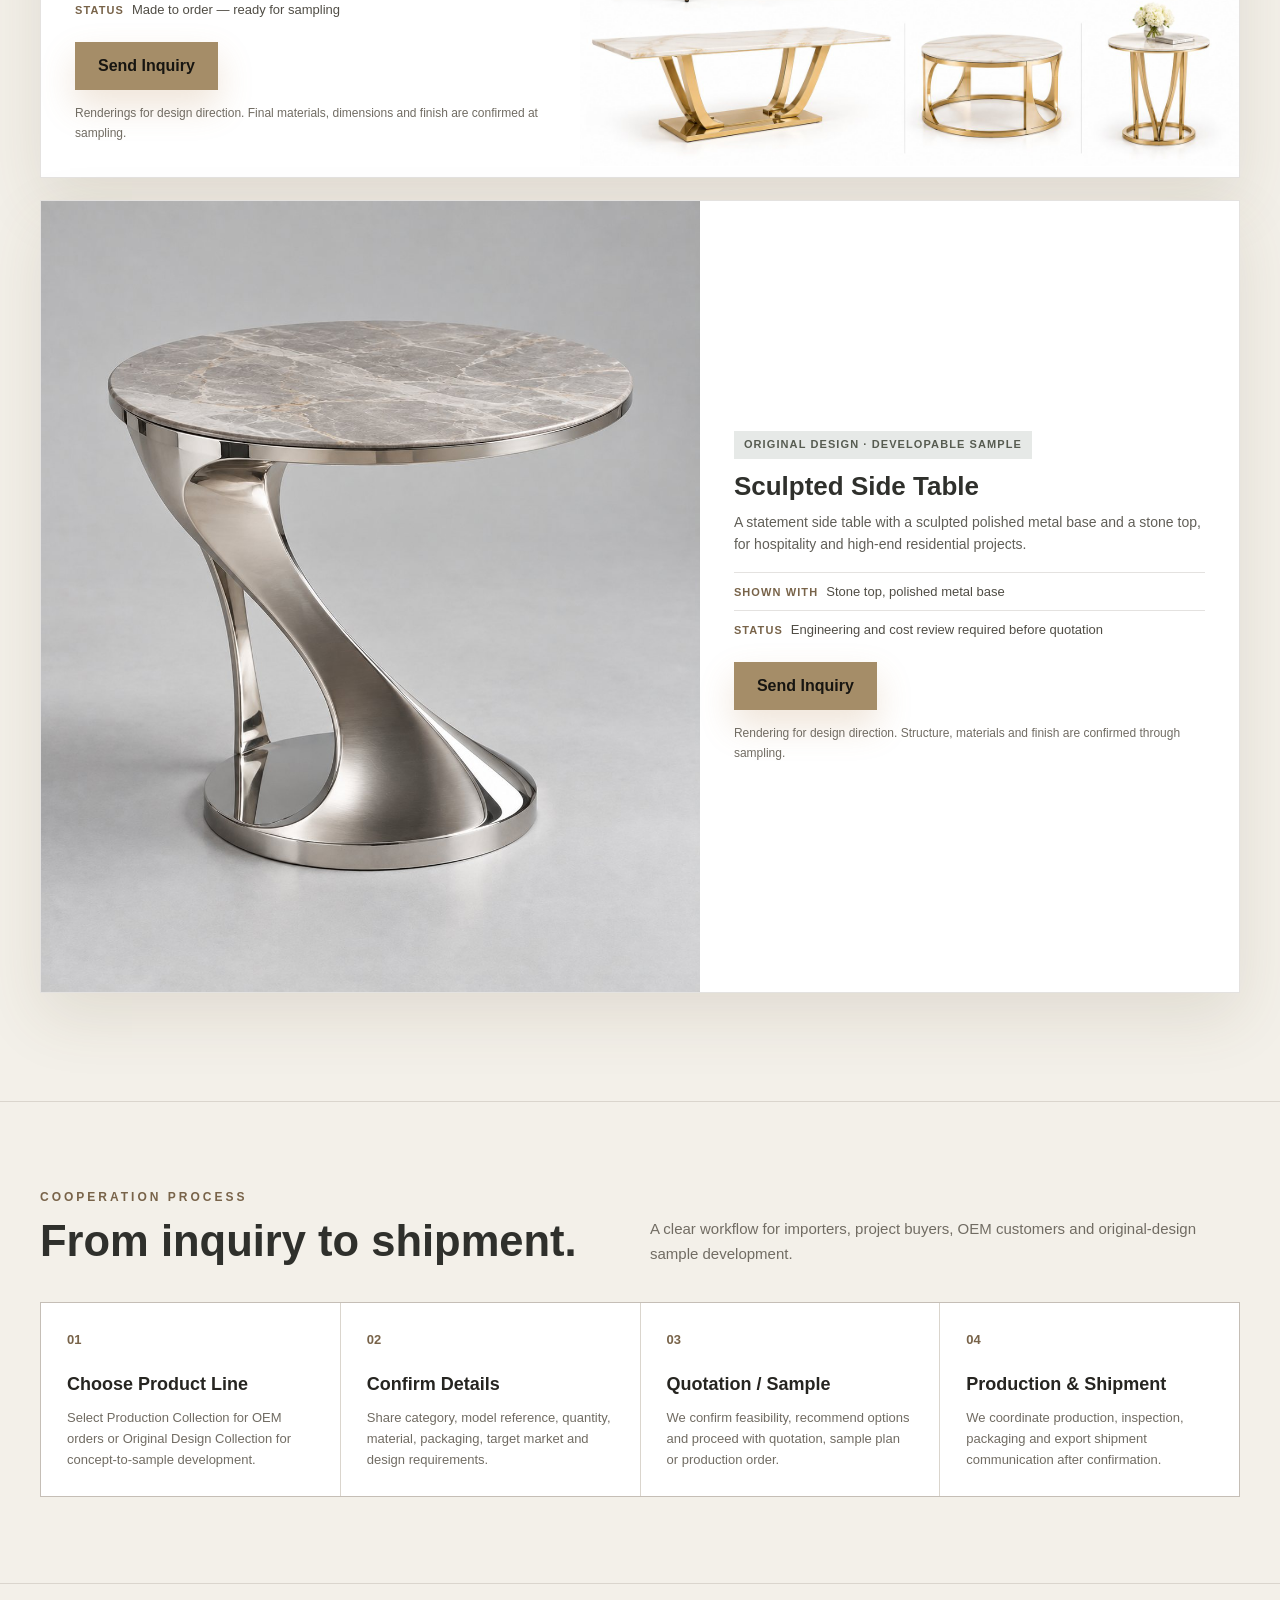
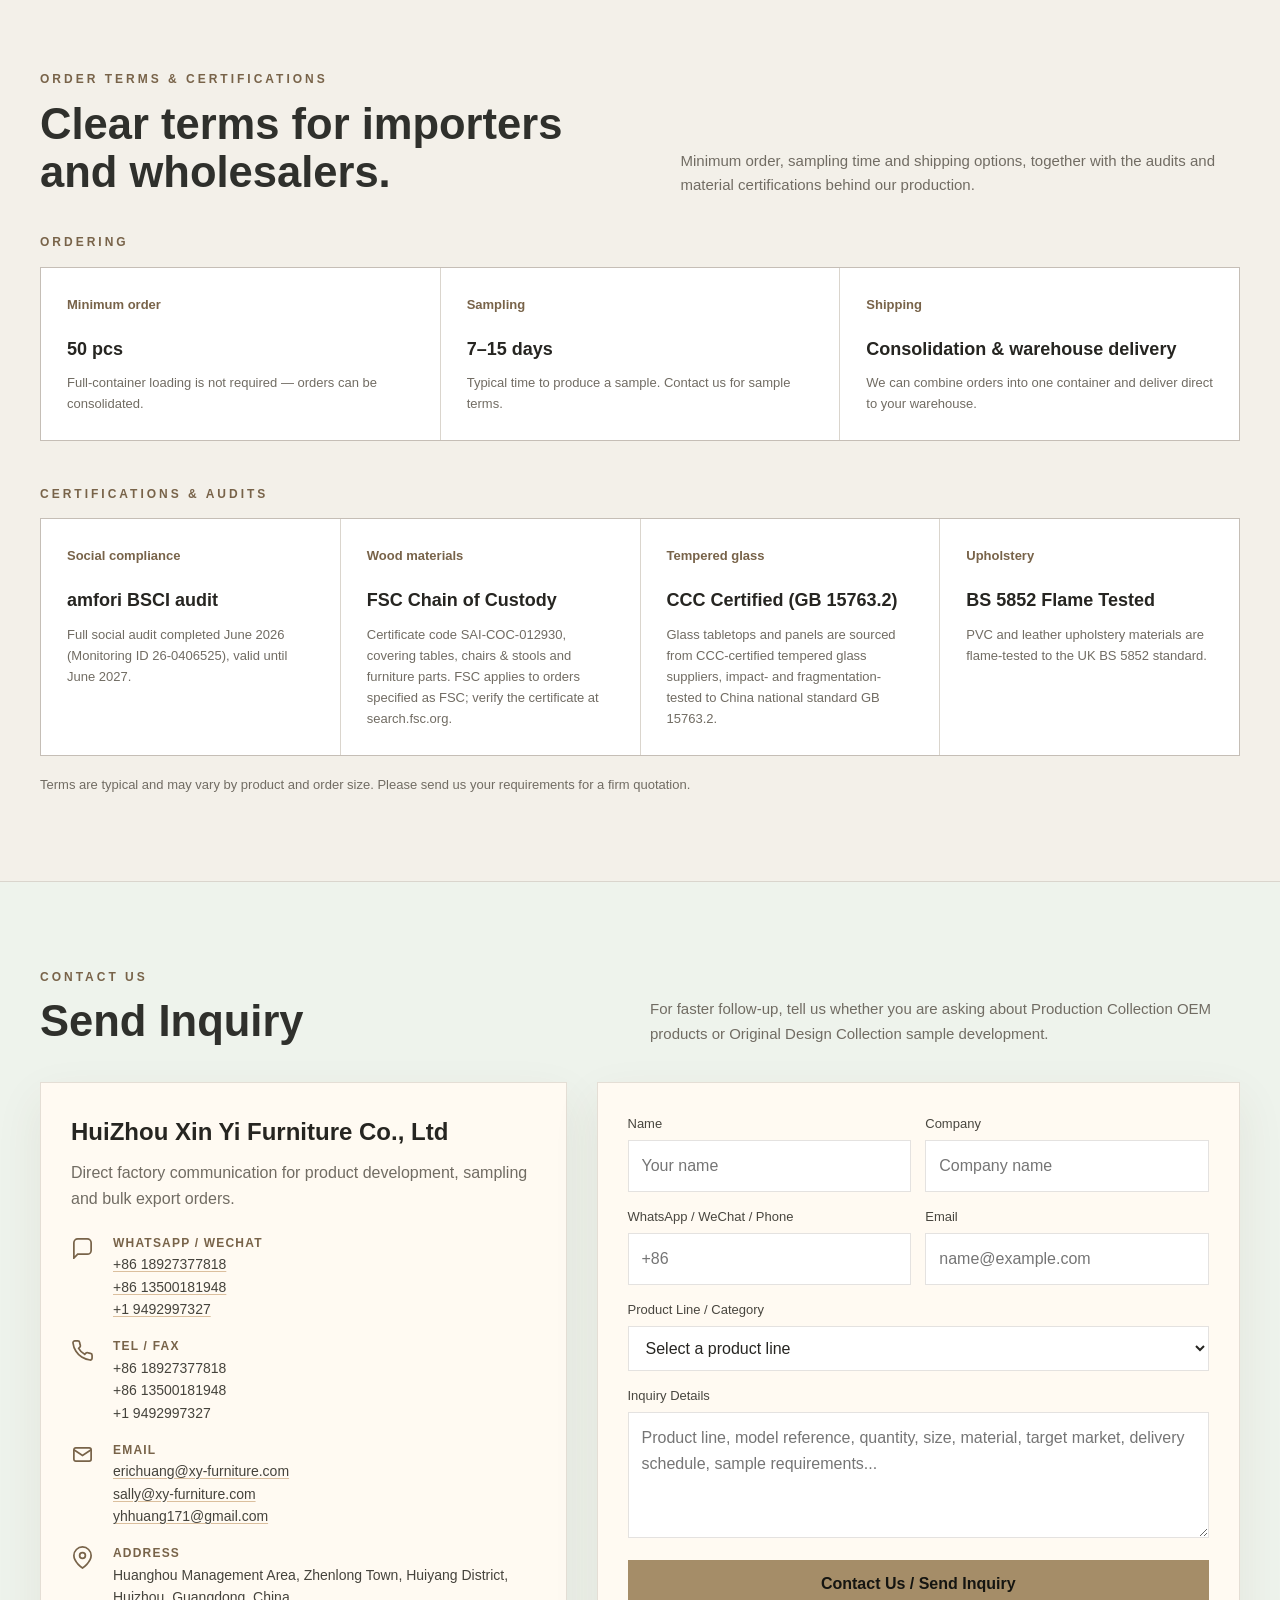
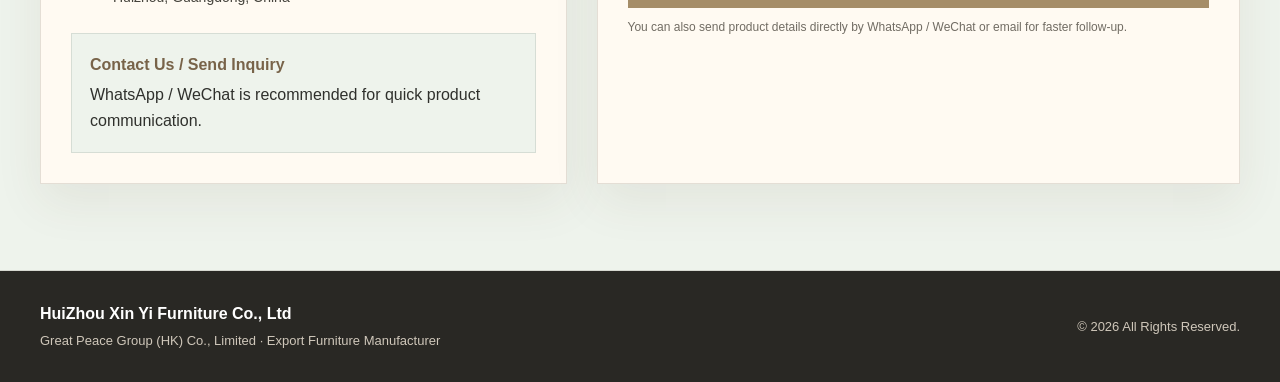
==== commit ed13870b: "Sync published Airtable catalogue" ====
--- a/index.html
+++ b/index.html
@@ -433,11 +433,9 @@
       <div class="product-grid" id="production-grid">
 <!-- Public catalogue synchronized from Airtable; no client-side credentials. -->
 <article class="product-card" id="catalogue-recNt7pARpNxhaddq"><div class="product-image"><img src="/assets/catalogue/064e12289e51244cbb79b523.png" alt="01 — Round Dining Table Set" loading="lazy"></div><div class="product-body"><div class="product-index">01 / Production</div><div class="line-badge">OEM-ready</div><h3>01 — Round Dining Table Set</h3><p></p><div class="product-tags"></div><a class="product-link" href="#contact">Send Inquiry</a></div></article>
-<article class="product-card" id="catalogue-recezYFeFBT6HhqJO"><div class="product-image"><img src="/assets/catalogue/32f22ea79d0b9b4355419527.png" alt="02 — Corner Dining Nook Set" loading="lazy"></div><div class="product-body"><div class="product-index">02 / Production</div><div class="line-badge">OEM-ready</div><h3>02 — Corner Dining Nook Set</h3><p></p><div class="product-tags"></div><a class="product-link" href="#contact">Send Inquiry</a></div></article>
-<article class="product-card" id="catalogue-recPKq1qfQoUIQAXx"><div class="product-image"><img src="/assets/catalogue/53dedf287f2d4e0163035722.png" alt="03 — Round Glass Dining Table Set" loading="lazy"></div><div class="product-body"><div class="product-index">03 / Production</div><div class="line-badge">OEM-ready</div><h3>03 — Round Glass Dining Table Set</h3><p></p><div class="product-tags"></div><a class="product-link" href="#contact">Send Inquiry</a></div></article>
-<article class="product-card" id="catalogue-recRaNPfhRzsWLfMr"><div class="product-image"><img src="/assets/catalogue/93c8bb6392c5a50097e40b13.png" alt="04 — Round Wood CoffeeTable with Wire Metal Base" loading="lazy"></div><div class="product-body"><div class="product-index">04 / Production</div><div class="line-badge">OEM-ready</div><h3>04 — Round Wood CoffeeTable with Wire Metal Base</h3><p></p><div class="product-tags"></div><a class="product-link" href="#contact">Send Inquiry</a></div></article>
-<article class="product-card" id="catalogue-reczVJrZ2JPH2SoIL"><div class="product-image"><img src="/assets/catalogue/79346cdd7f3d41b7c375599f.png" alt="05 — Modern Sofa Side Table" loading="lazy"></div><div class="product-body"><div class="product-index">05 / Production</div><div class="line-badge">OEM-ready</div><h3>05 — Modern Sofa Side Table</h3><p></p><div class="product-tags"></div><a class="product-link" href="#contact">Send Inquiry</a></div></article>
-<article class="product-card" id="catalogue-recnjqFSwTaDv8KjS"><div class="product-image"><img src="/assets/catalogue/4c06cc24c58185c06c39e749.png" alt="06 — Upholstered Counter Stool" loading="lazy"></div><div class="product-body"><div class="product-index">06 / Production</div><div class="line-badge">OEM-ready</div><h3>06 — Upholstered Counter Stool</h3><p></p><div class="product-tags"></div><a class="product-link" href="#contact">Send Inquiry</a></div></article>
+<article class="product-card" id="catalogue-recPKq1qfQoUIQAXx"><div class="product-image"><img src="/assets/catalogue/53dedf287f2d4e0163035722.png" alt="02 — Round Glass Dining Table Set" loading="lazy"></div><div class="product-body"><div class="product-index">02 / Production</div><div class="line-badge">OEM-ready</div><h3>02 — Round Glass Dining Table Set</h3><p></p><div class="product-tags"></div><a class="product-link" href="#contact">Send Inquiry</a></div></article>
+<article class="product-card" id="catalogue-recRaNPfhRzsWLfMr"><div class="product-image"><img src="/assets/catalogue/93c8bb6392c5a50097e40b13.png" alt="03 — Round Wood CoffeeTable with Wire Metal Base" loading="lazy"></div><div class="product-body"><div class="product-index">03 / Production</div><div class="line-badge">OEM-ready</div><h3>03 — Round Wood CoffeeTable with Wire Metal Base</h3><p></p><div class="product-tags"></div><a class="product-link" href="#contact">Send Inquiry</a></div></article>
+<article class="product-card" id="catalogue-recnjqFSwTaDv8KjS"><div class="product-image"><img src="/assets/catalogue/4c06cc24c58185c06c39e749.png" alt="04 — Upholstered Counter Stool" loading="lazy"></div><div class="product-body"><div class="product-index">04 / Production</div><div class="line-badge">OEM-ready</div><h3>04 — Upholstered Counter Stool</h3><p></p><div class="product-tags"></div><a class="product-link" href="#contact">Send Inquiry</a></div></article>
 </div>
     </div>
   </section>
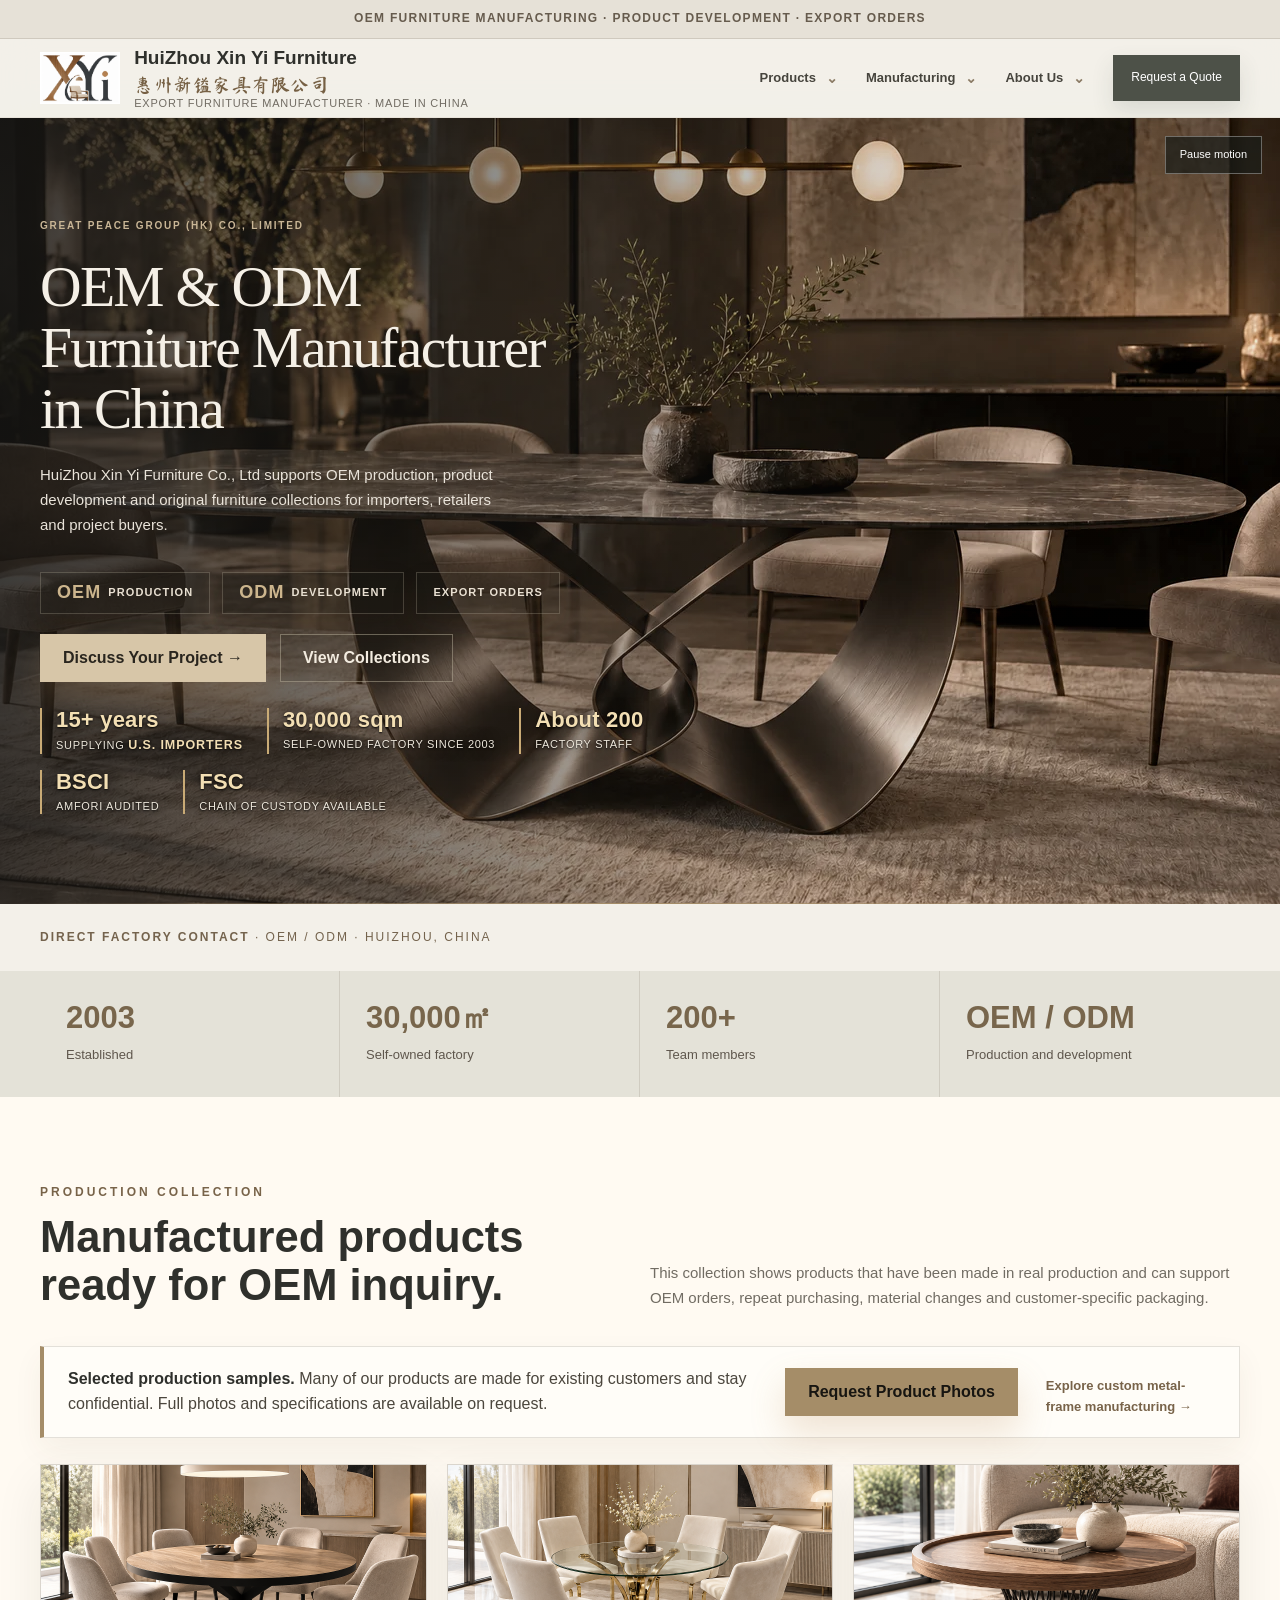
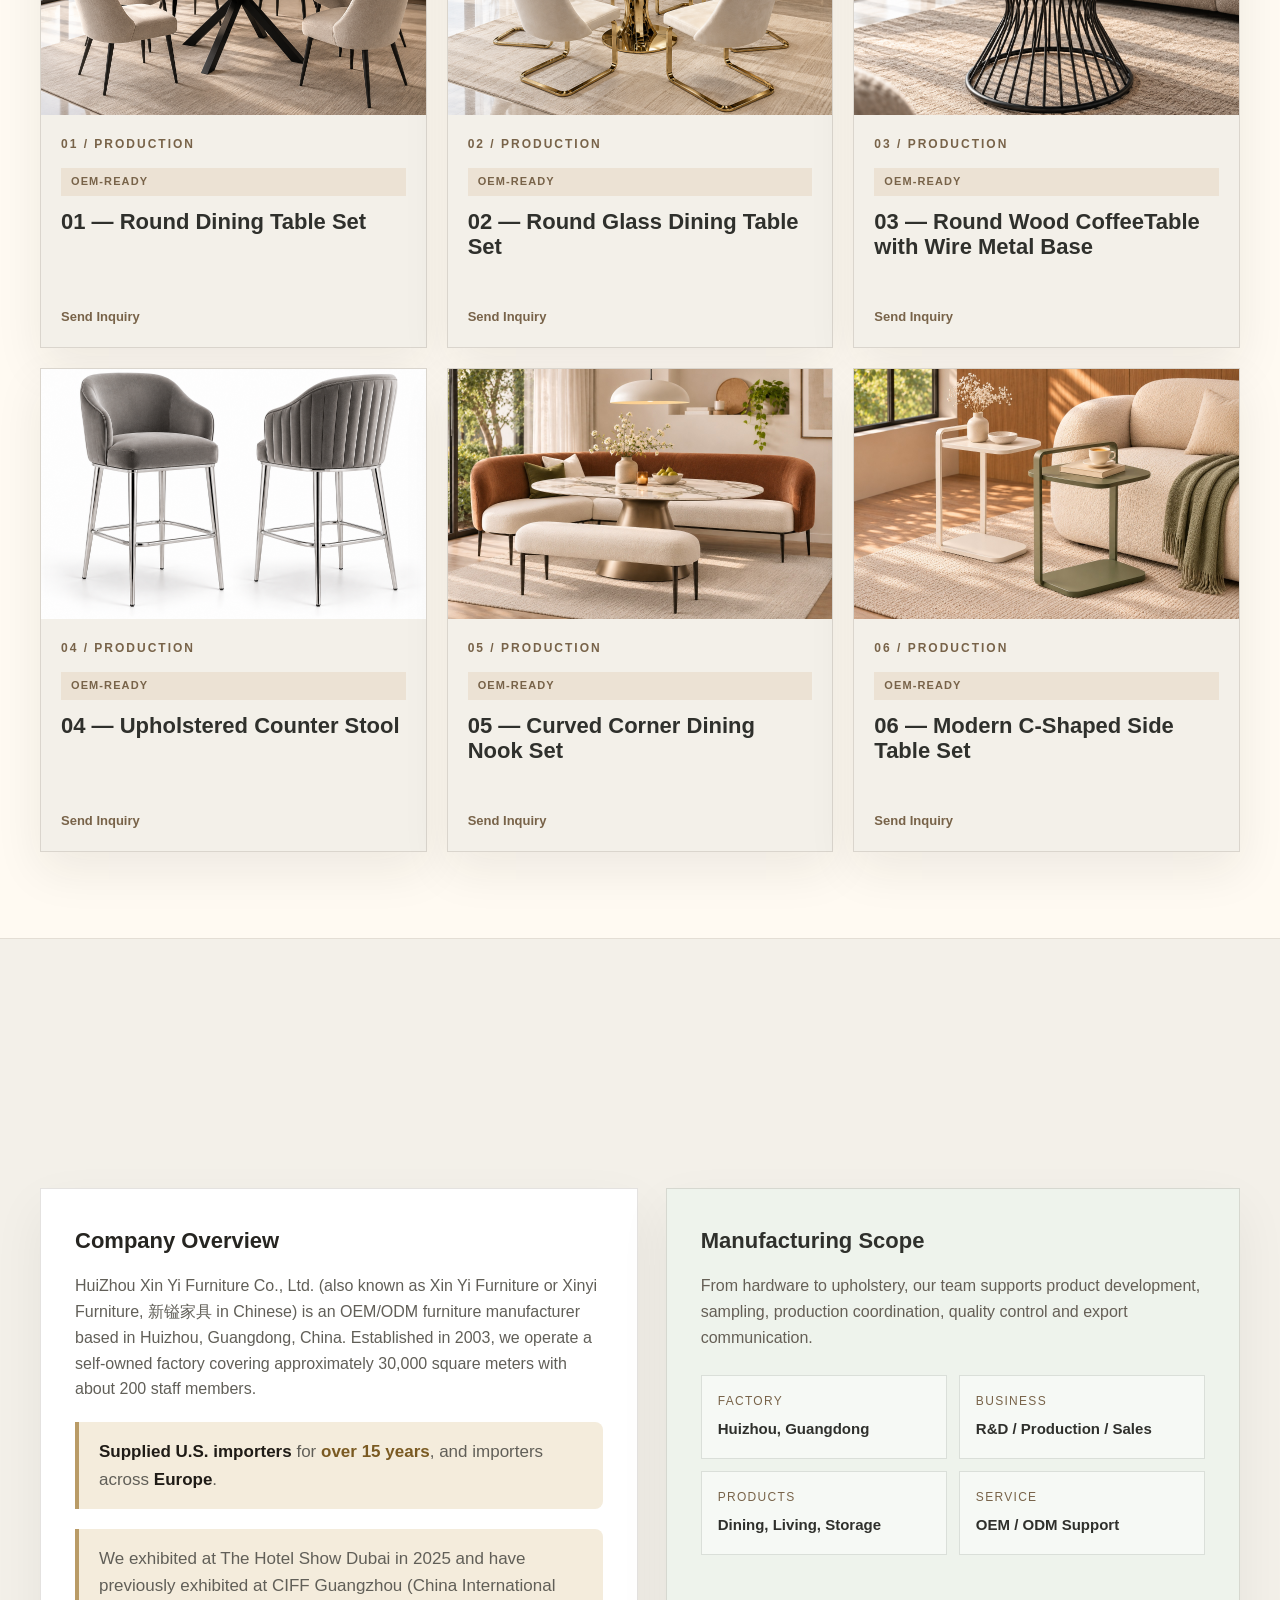
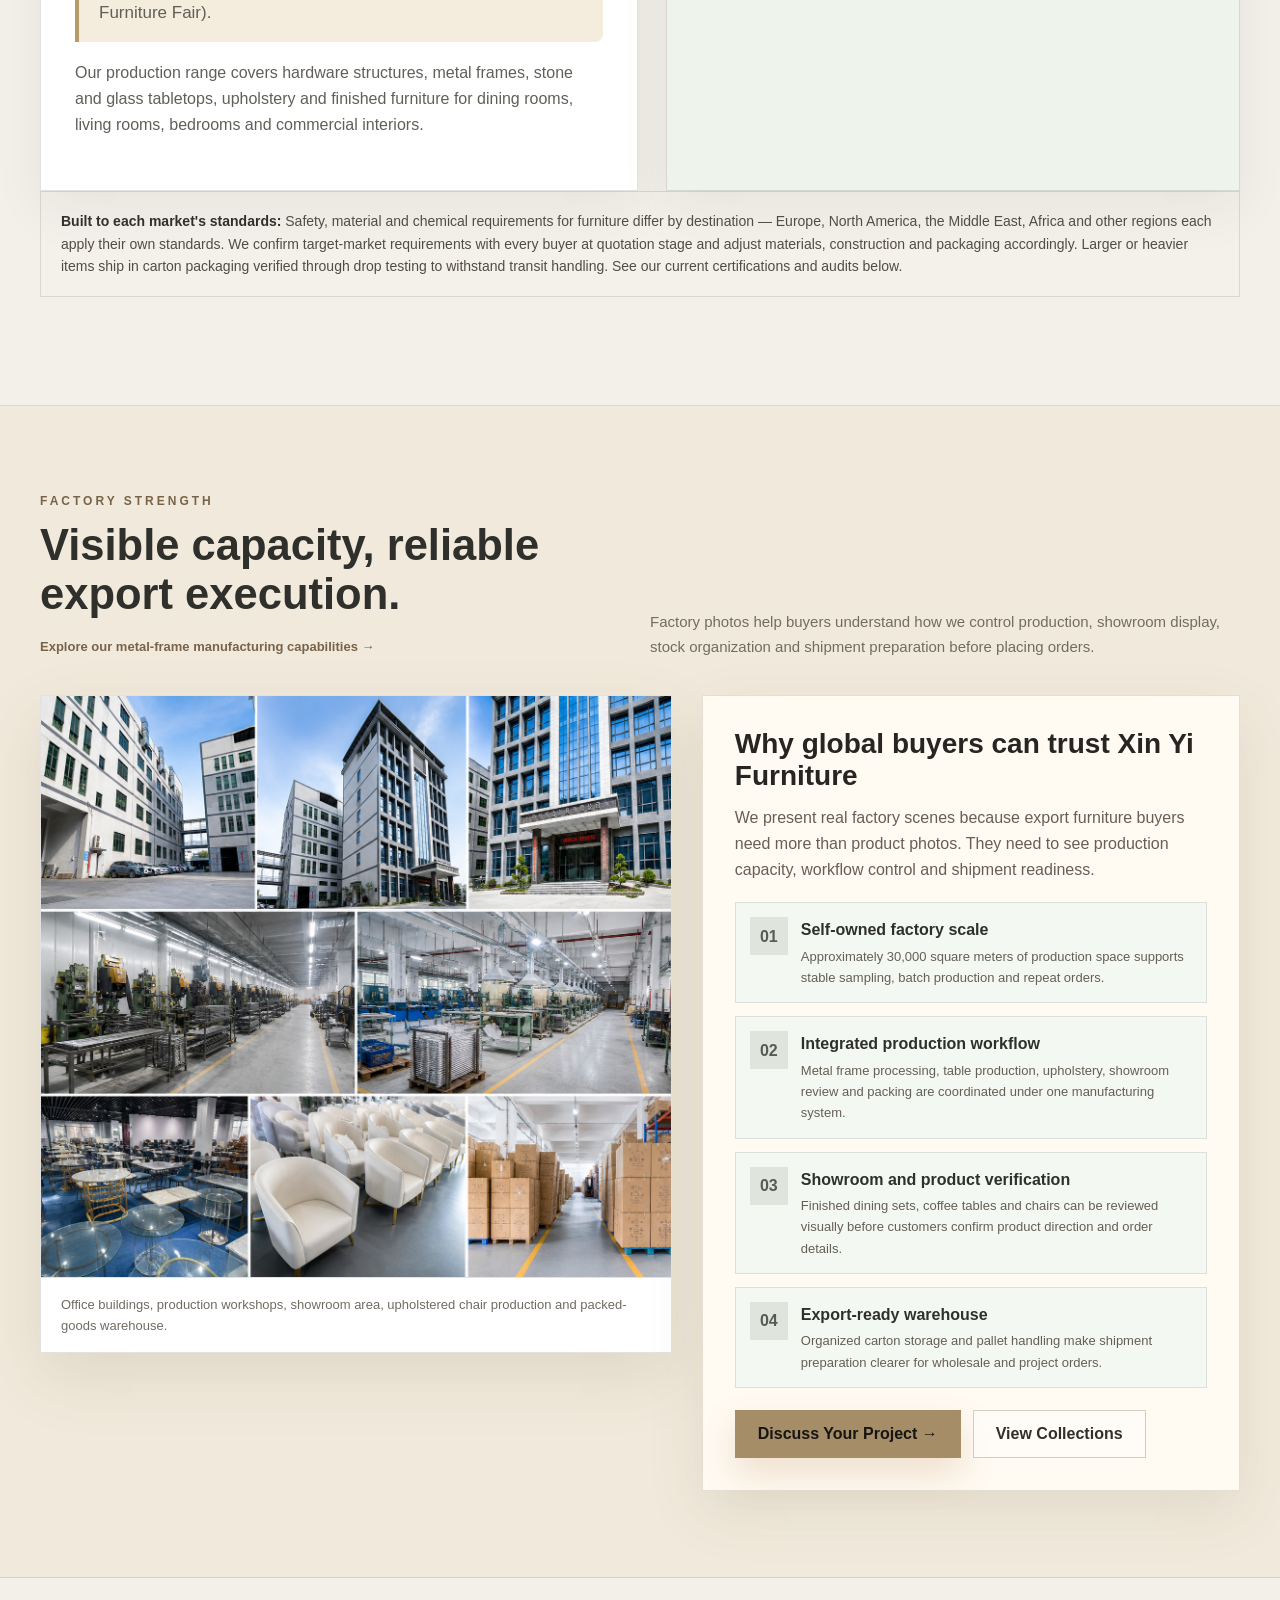
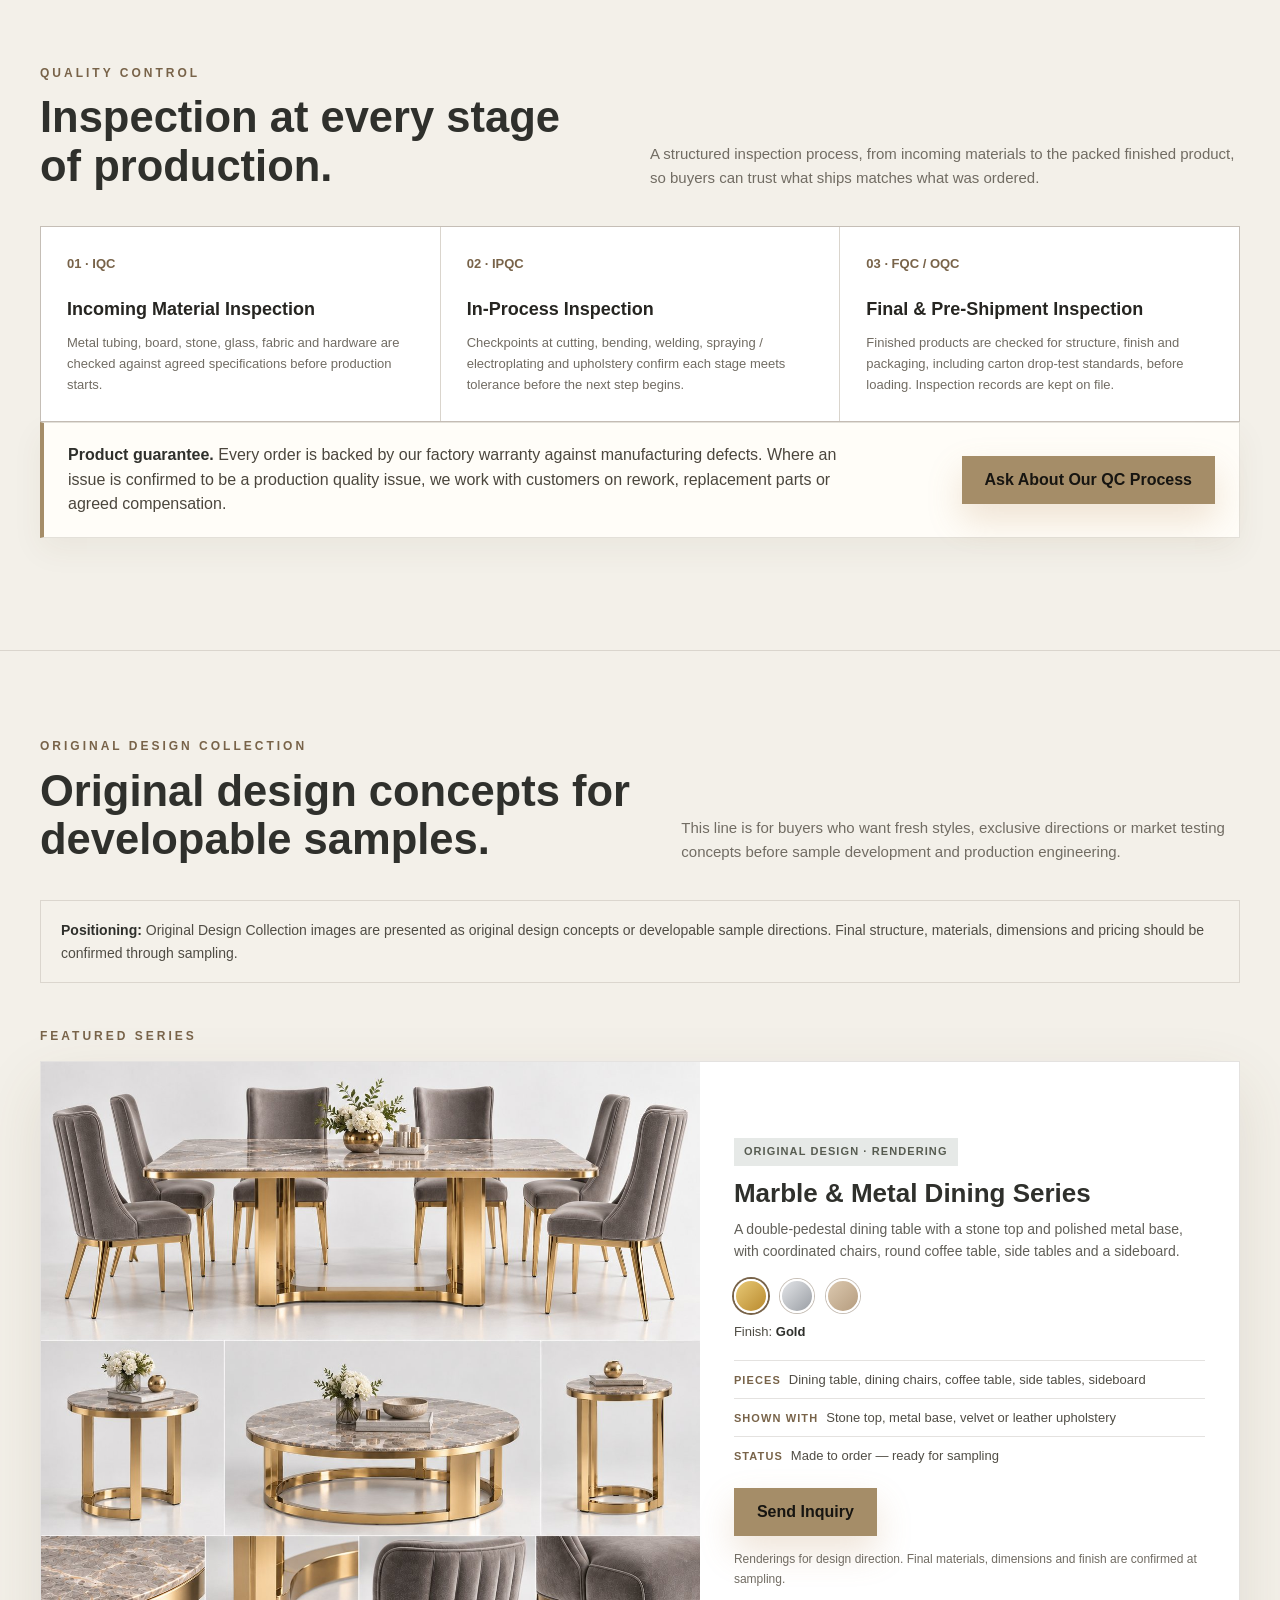
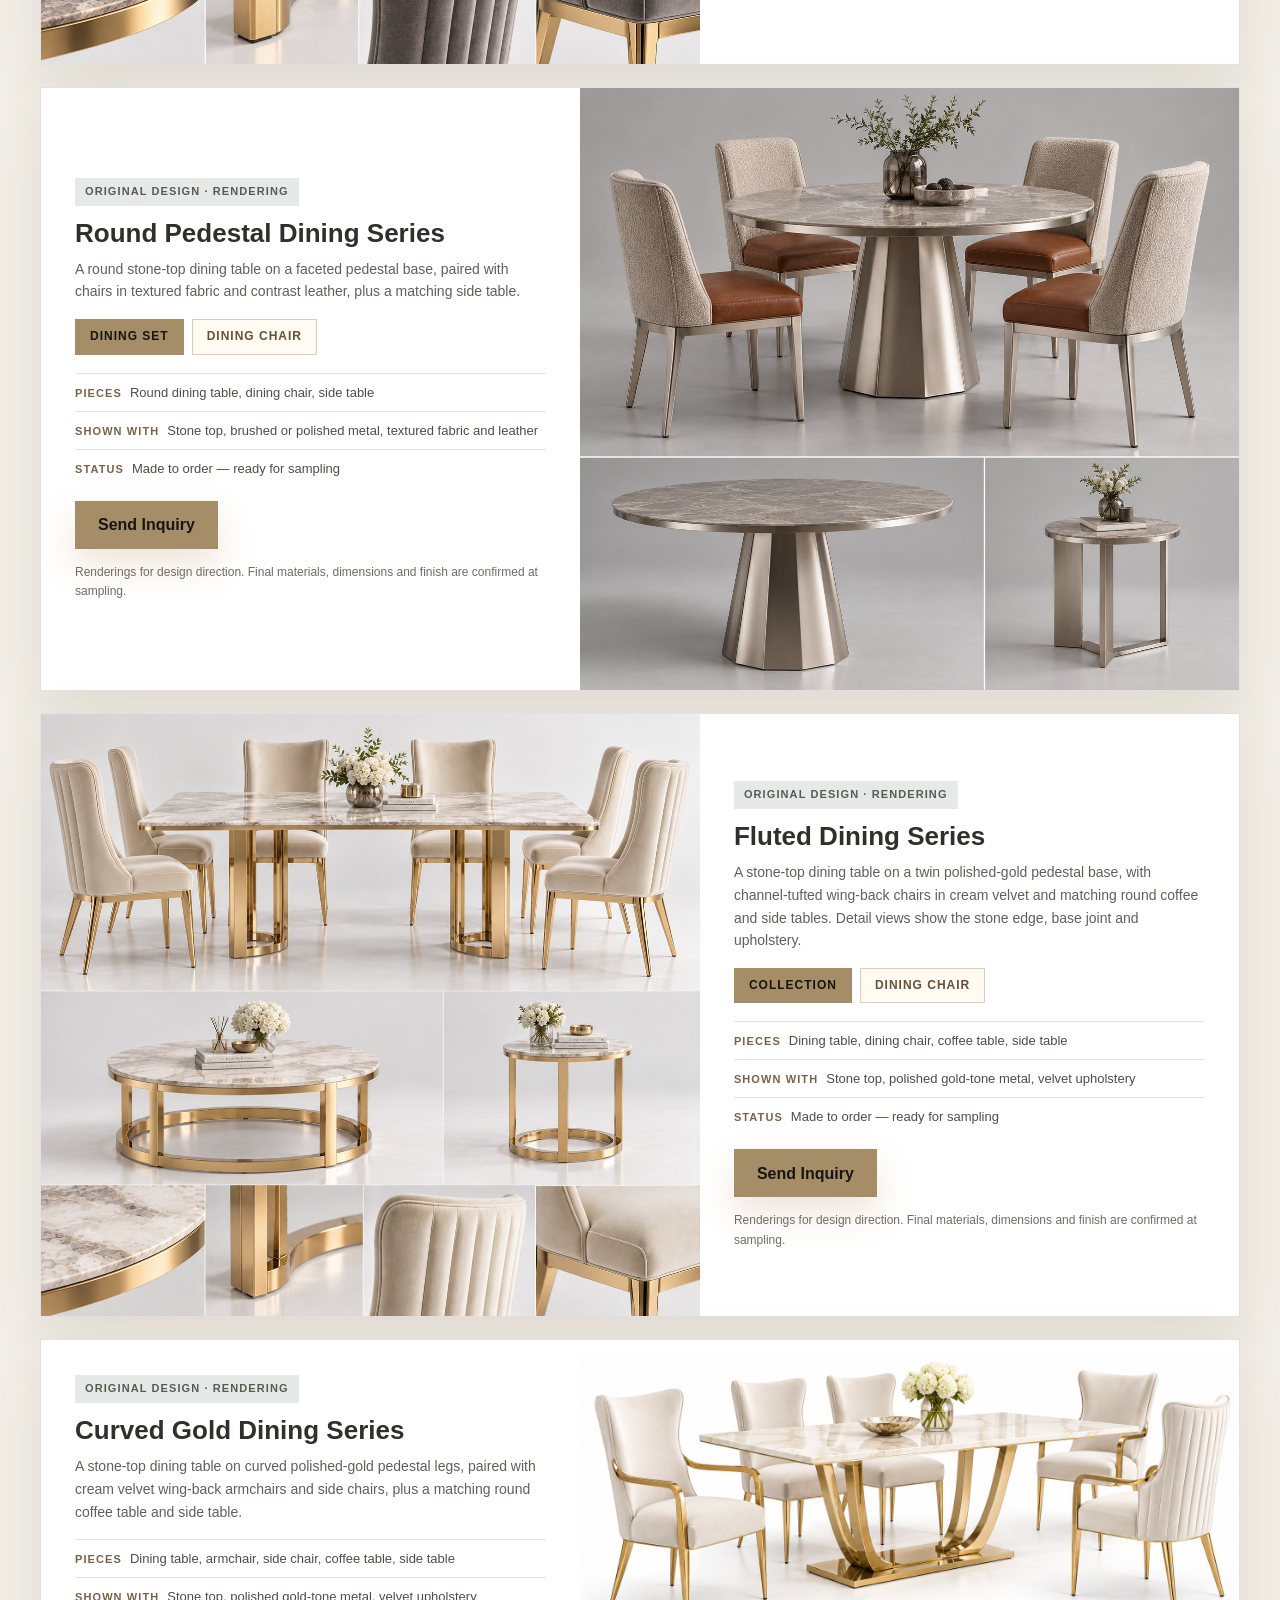
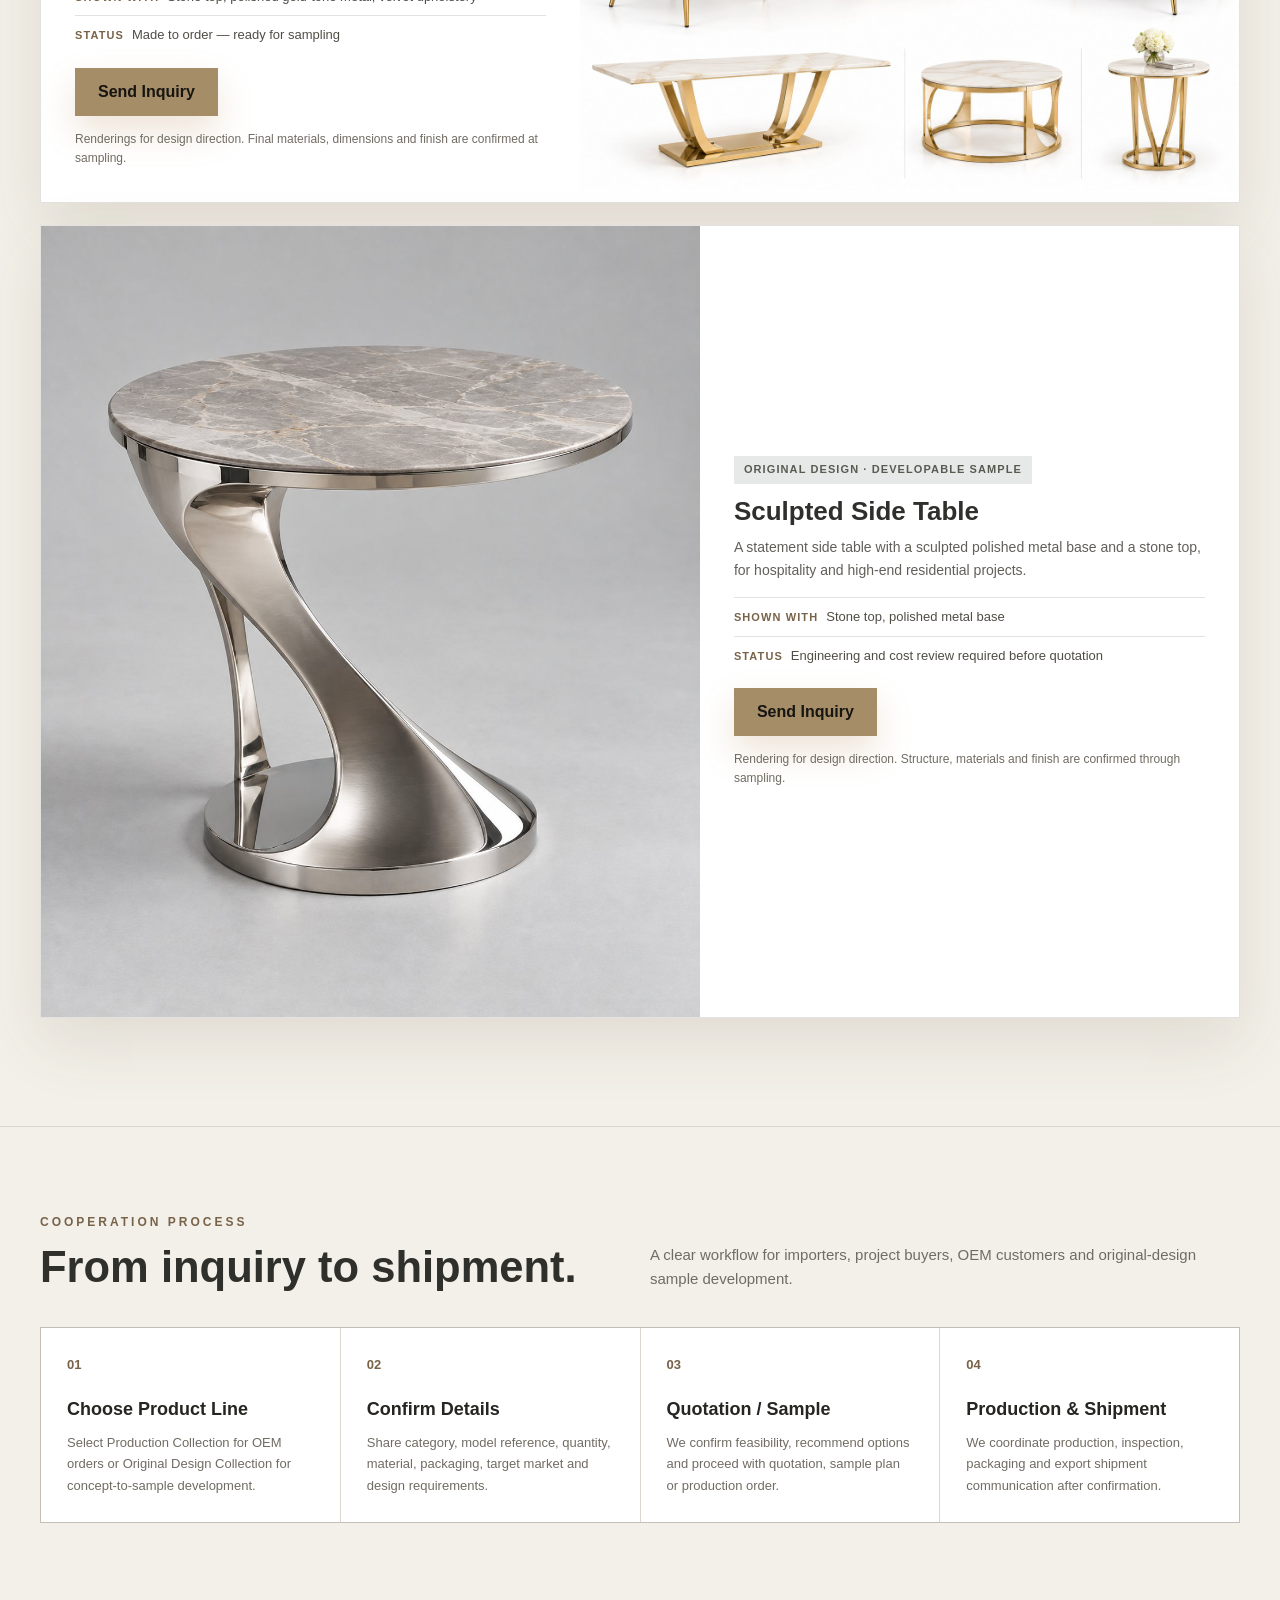
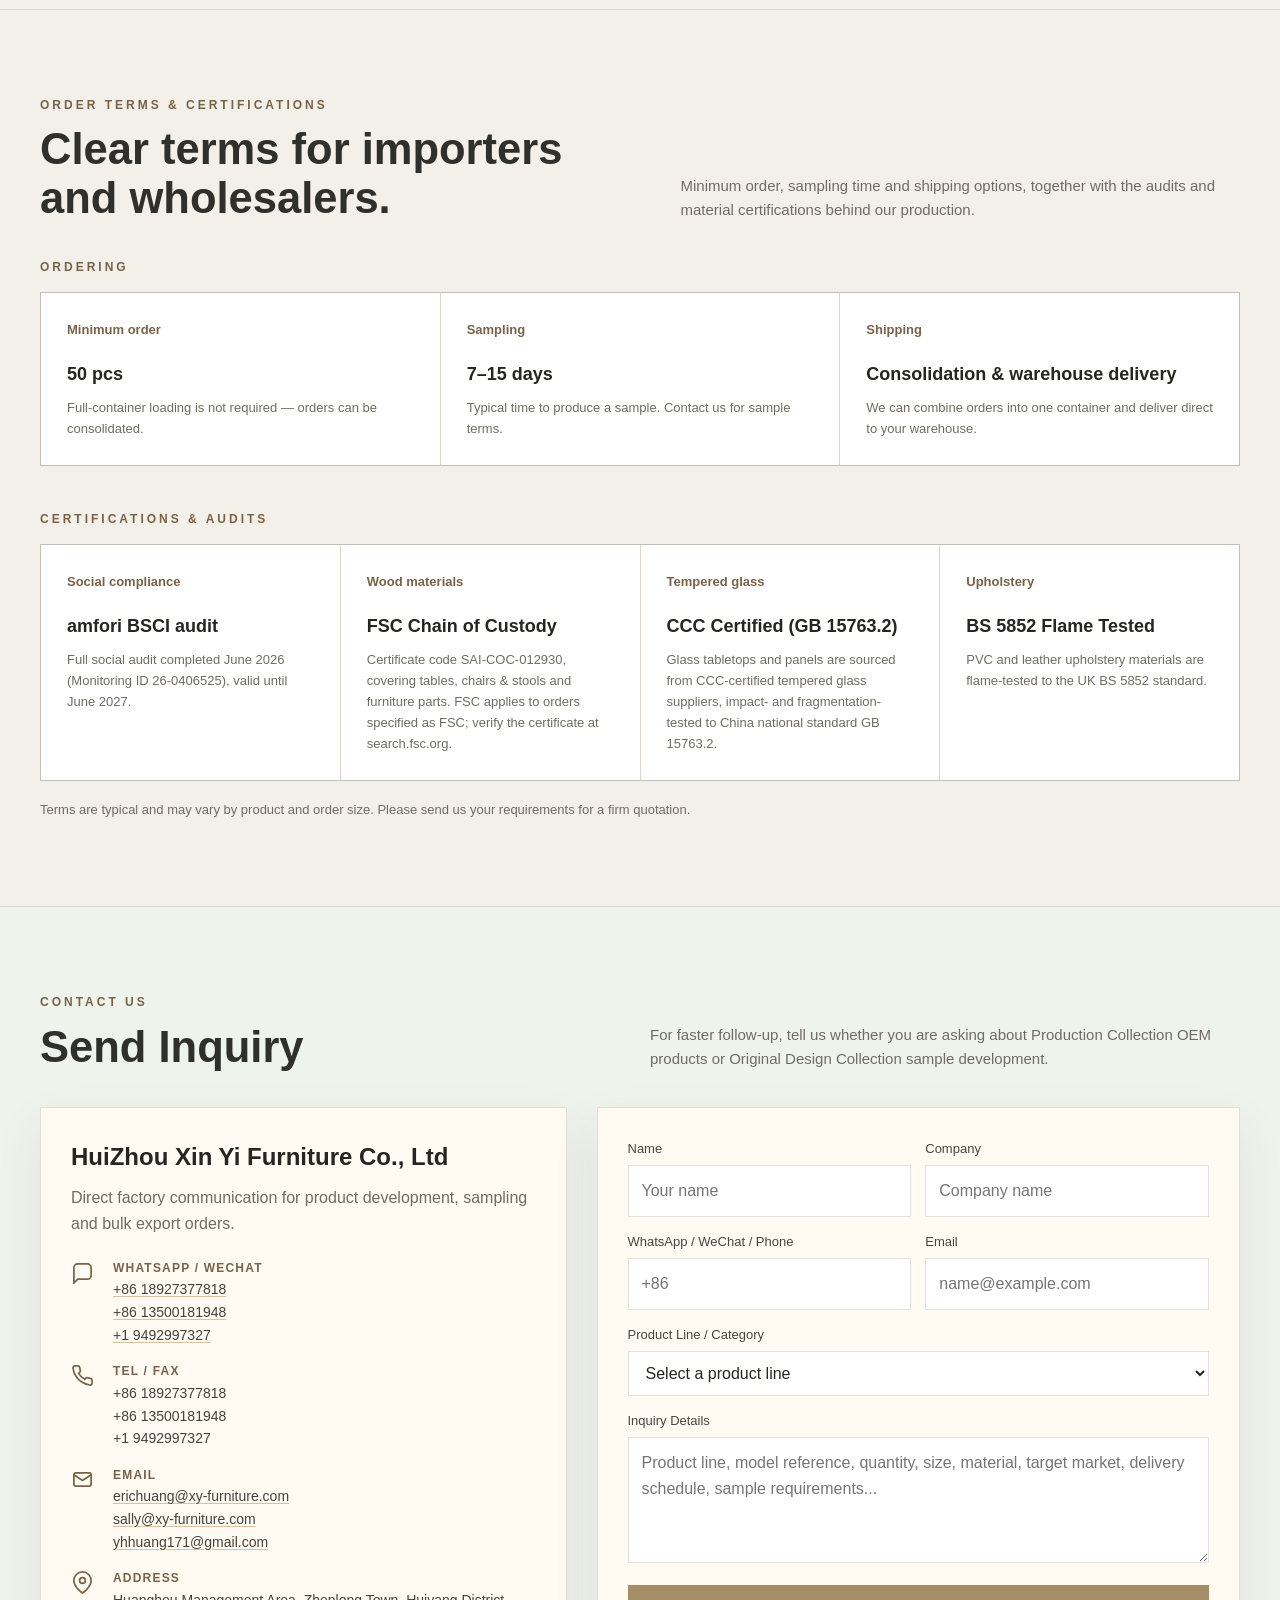
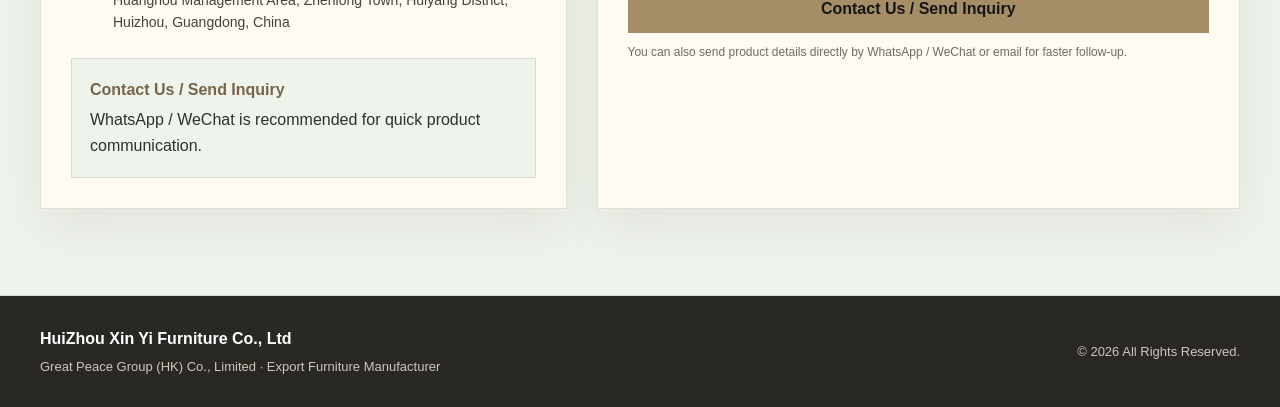
==== commit 652c7aac: "Sync published Airtable catalogue" ====
--- a/index.html
+++ b/index.html
@@ -436,6 +436,8 @@
 <article class="product-card" id="catalogue-recPKq1qfQoUIQAXx"><div class="product-image"><img src="/assets/catalogue/53dedf287f2d4e0163035722.png" alt="02 — Round Glass Dining Table Set" loading="lazy"></div><div class="product-body"><div class="product-index">02 / Production</div><div class="line-badge">OEM-ready</div><h3>02 — Round Glass Dining Table Set</h3><p></p><div class="product-tags"></div><a class="product-link" href="#contact">Send Inquiry</a></div></article>
 <article class="product-card" id="catalogue-recRaNPfhRzsWLfMr"><div class="product-image"><img src="/assets/catalogue/93c8bb6392c5a50097e40b13.png" alt="03 — Round Wood CoffeeTable with Wire Metal Base" loading="lazy"></div><div class="product-body"><div class="product-index">03 / Production</div><div class="line-badge">OEM-ready</div><h3>03 — Round Wood CoffeeTable with Wire Metal Base</h3><p></p><div class="product-tags"></div><a class="product-link" href="#contact">Send Inquiry</a></div></article>
 <article class="product-card" id="catalogue-recnjqFSwTaDv8KjS"><div class="product-image"><img src="/assets/catalogue/4c06cc24c58185c06c39e749.png" alt="04 — Upholstered Counter Stool" loading="lazy"></div><div class="product-body"><div class="product-index">04 / Production</div><div class="line-badge">OEM-ready</div><h3>04 — Upholstered Counter Stool</h3><p></p><div class="product-tags"></div><a class="product-link" href="#contact">Send Inquiry</a></div></article>
+<article class="product-card" id="catalogue-recmS60bWD9JHNdLG"><div class="product-image"><img src="/assets/catalogue/77722b297de4486791d26f0e.jpg" alt="05 — Curved Corner Dining Nook Set" loading="lazy"></div><div class="product-body"><div class="product-index">05 / Production</div><div class="line-badge">OEM-ready</div><h3>05 — Curved Corner Dining Nook Set</h3><p></p><div class="product-tags"></div><a class="product-link" href="#contact">Send Inquiry</a></div></article>
+<article class="product-card" id="catalogue-recObW1RiXVBzqjhX"><div class="product-image"><img src="/assets/catalogue/086769debecf77d28b23d381.jpg" alt="06 — Modern C-Shaped Side Table Set" loading="lazy"></div><div class="product-body"><div class="product-index">06 / Production</div><div class="line-badge">OEM-ready</div><h3>06 — Modern C-Shaped Side Table Set</h3><p></p><div class="product-tags"></div><a class="product-link" href="#contact">Send Inquiry</a></div></article>
 </div>
     </div>
   </section>
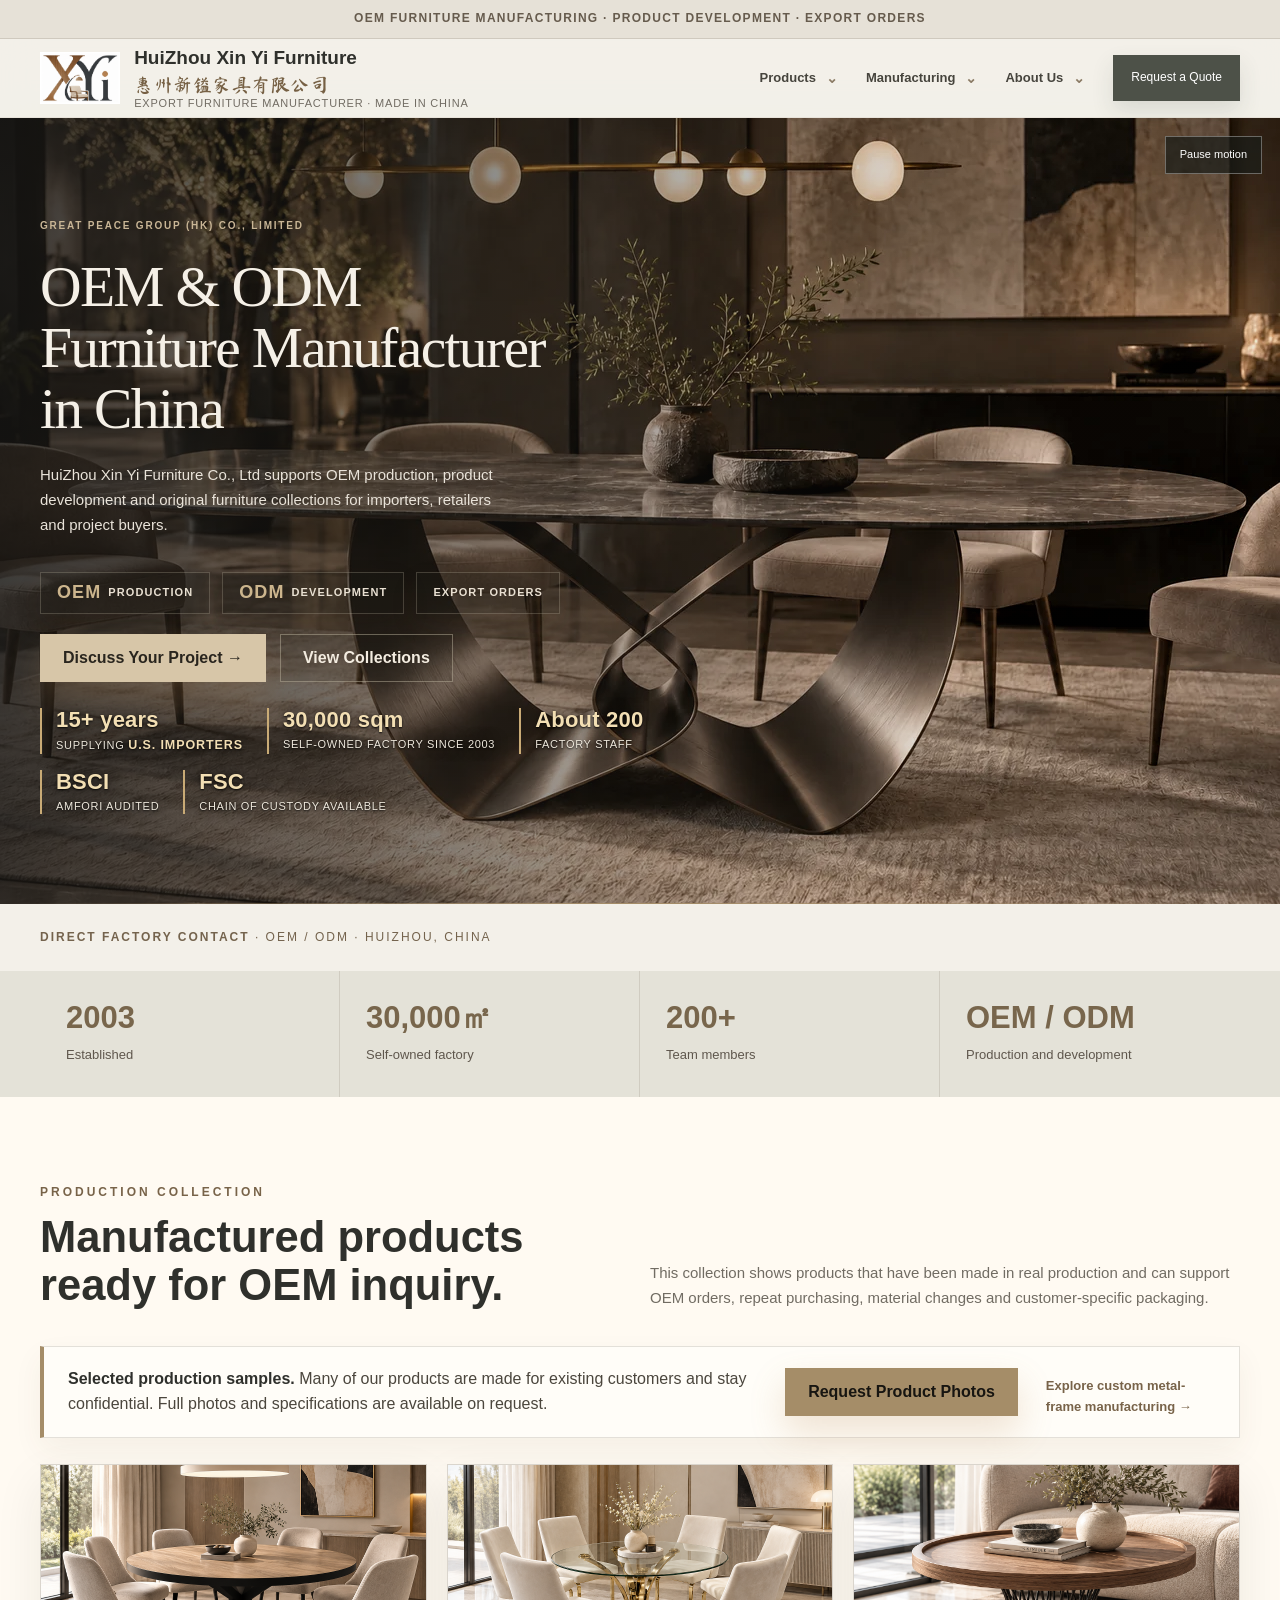
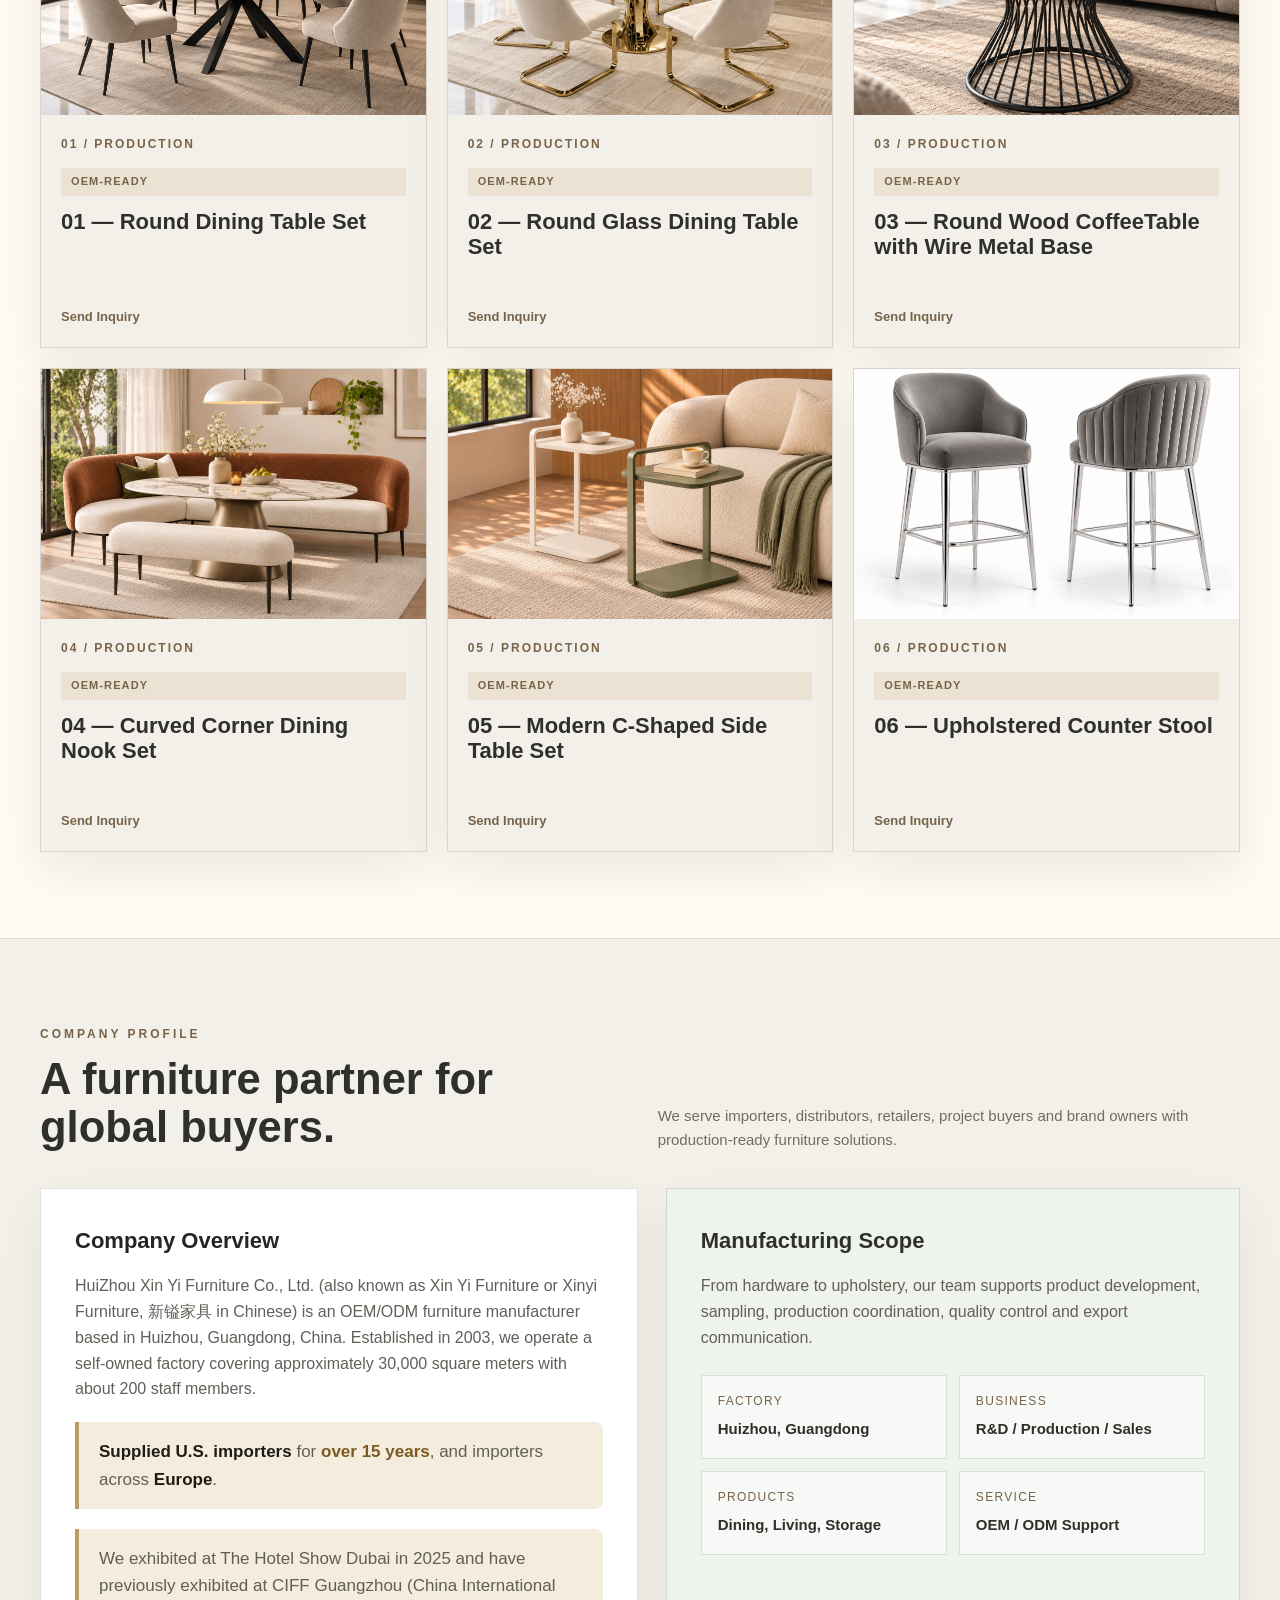
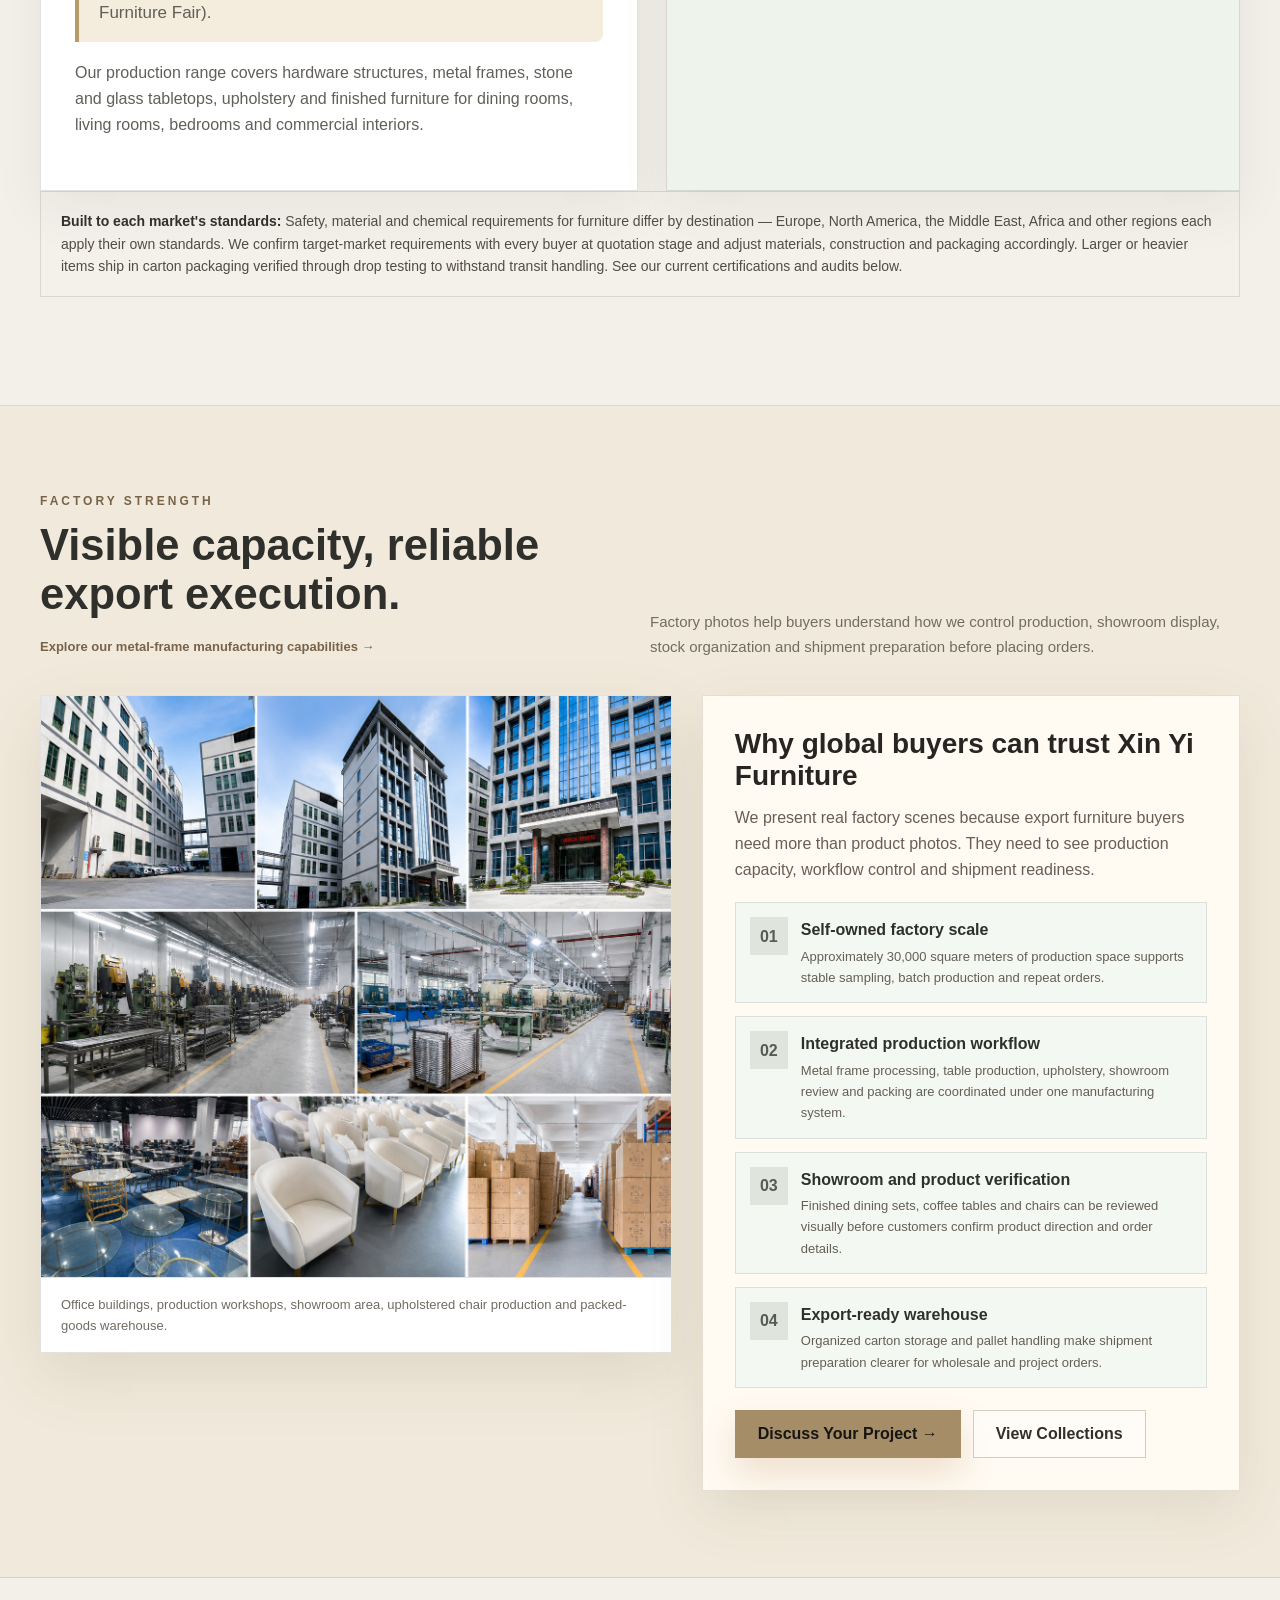
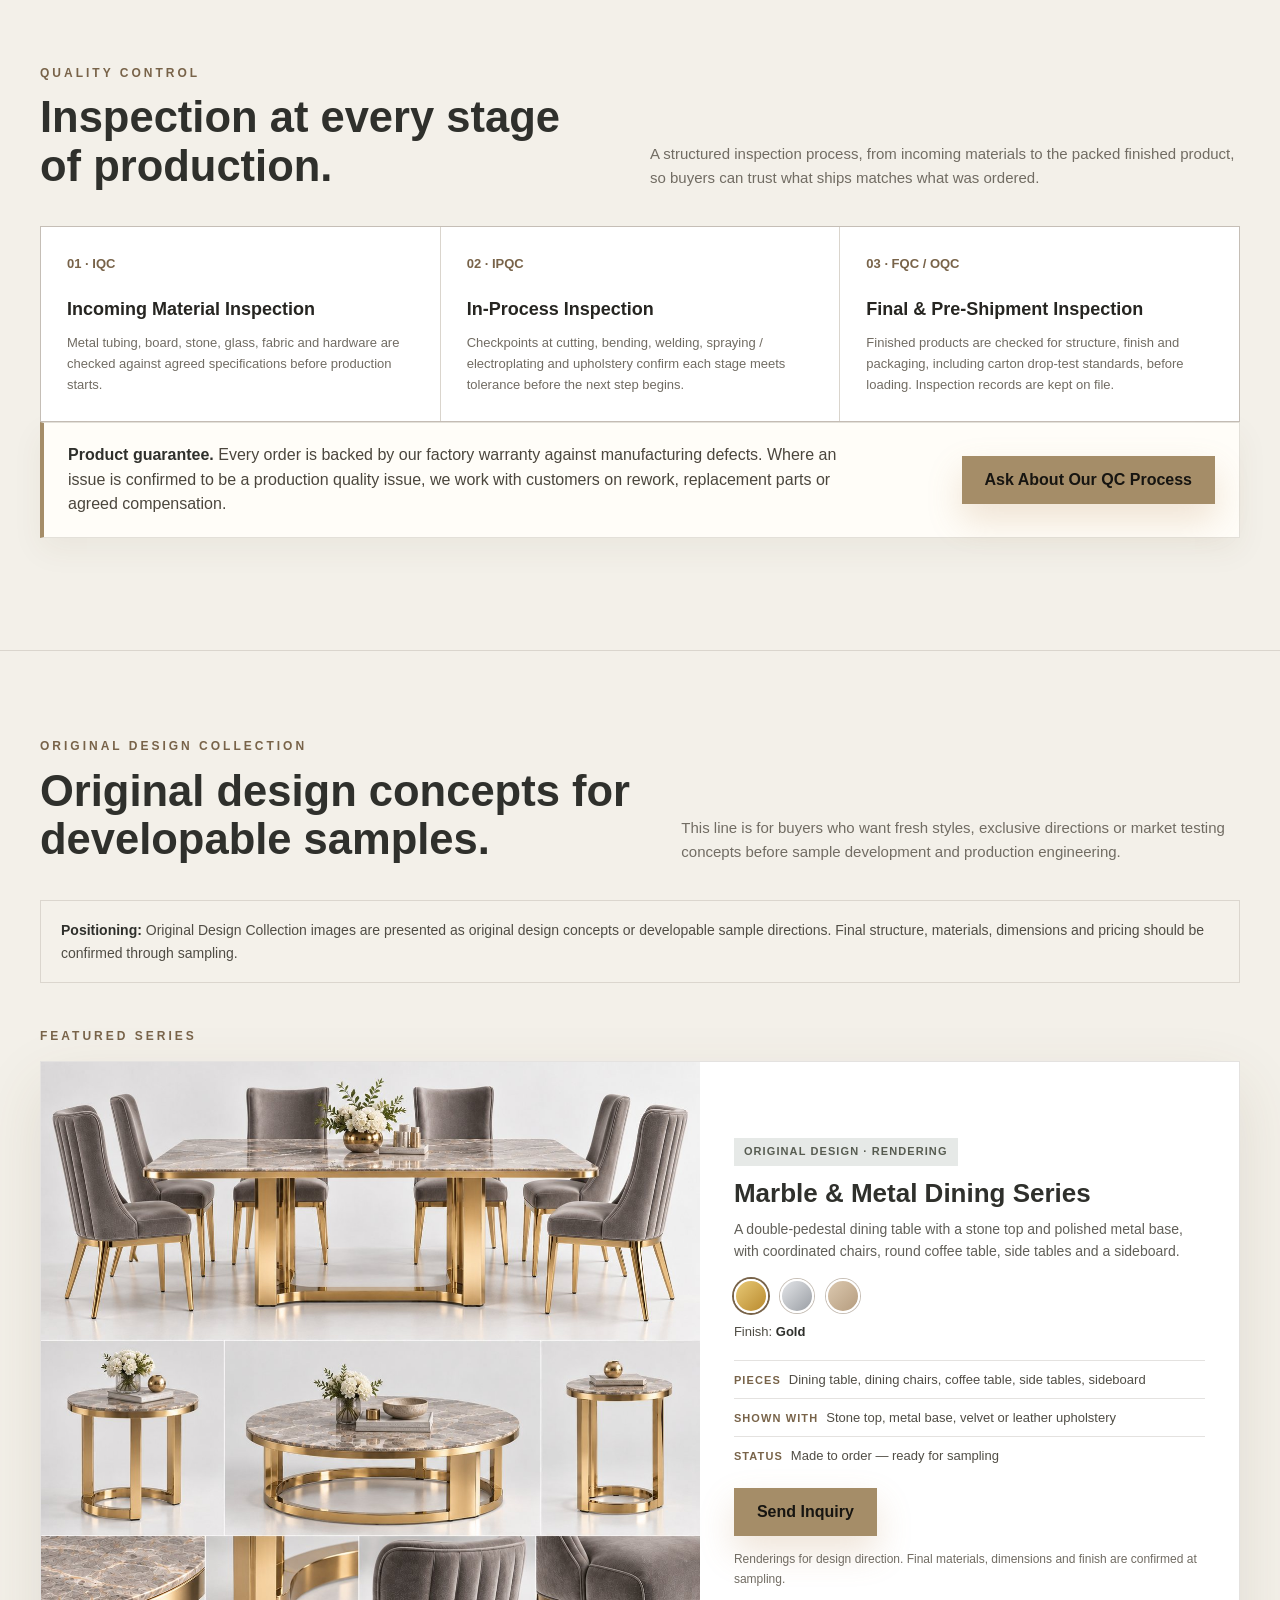
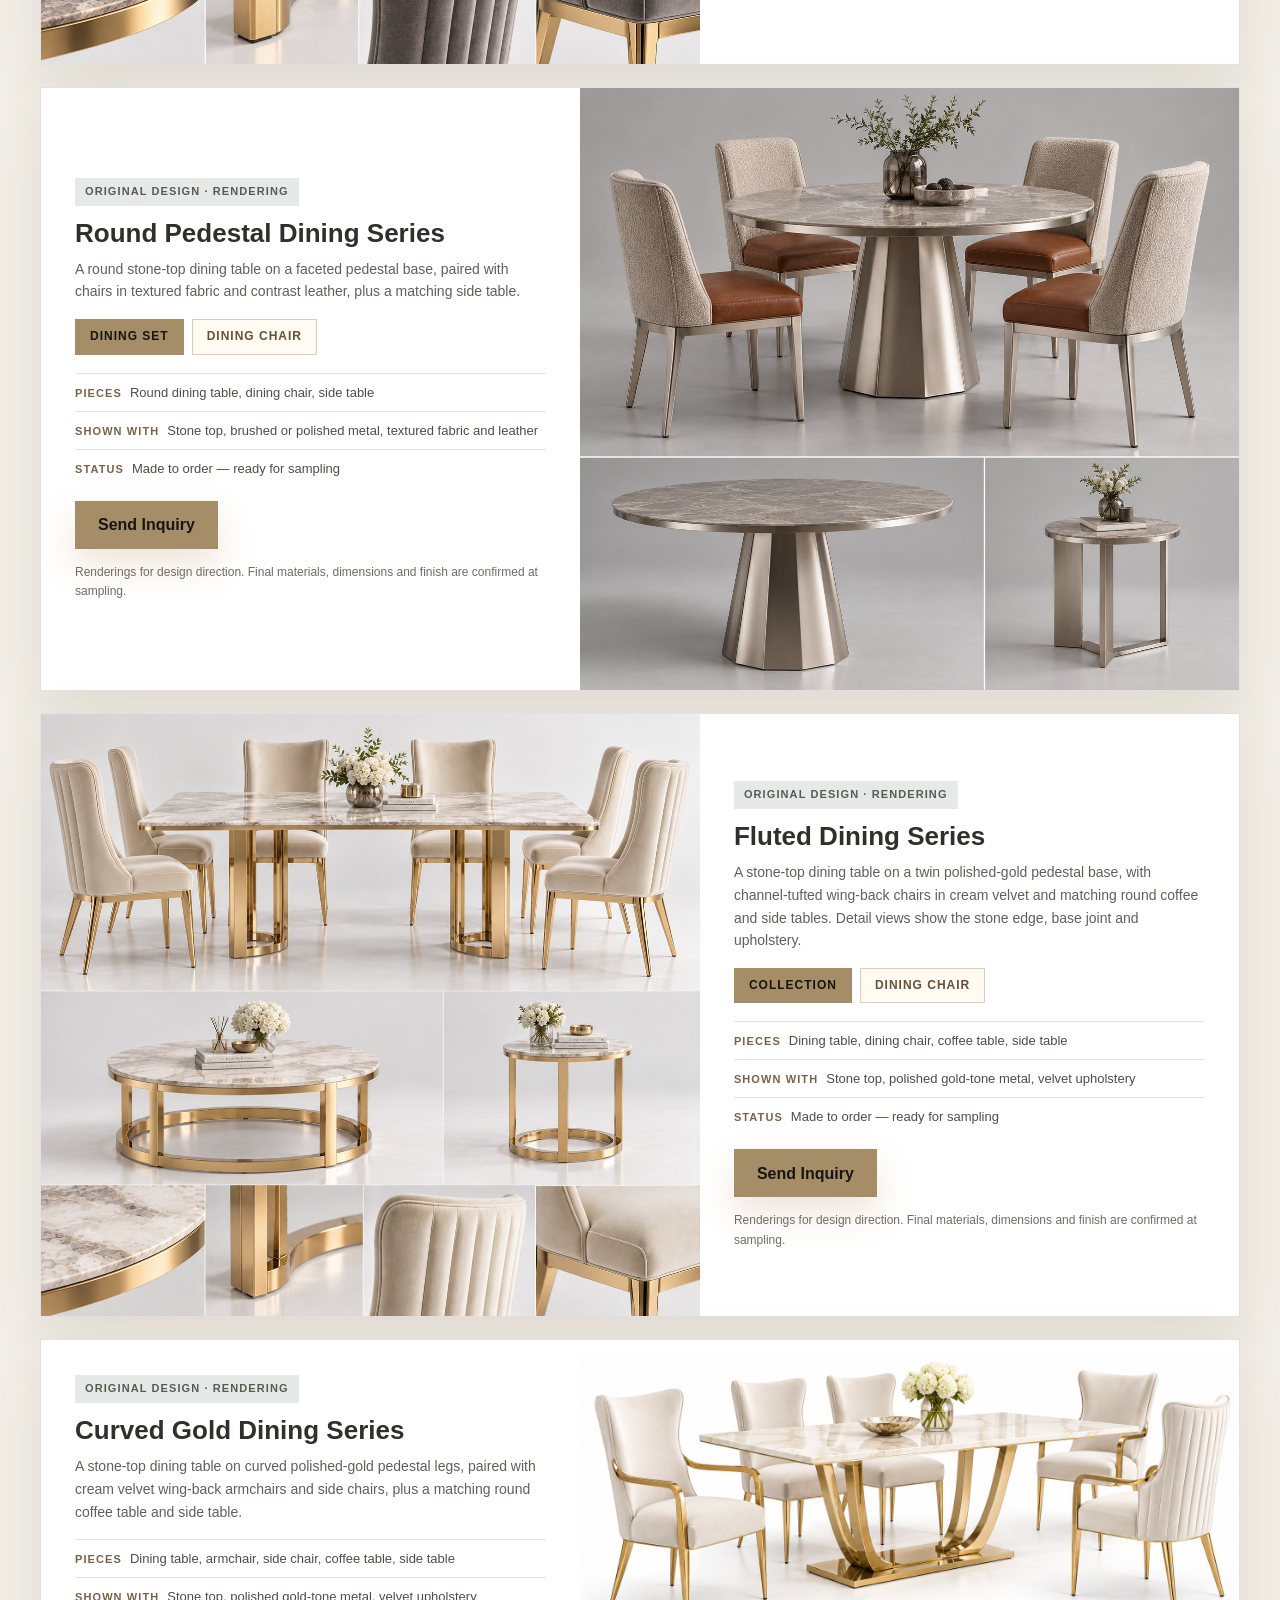
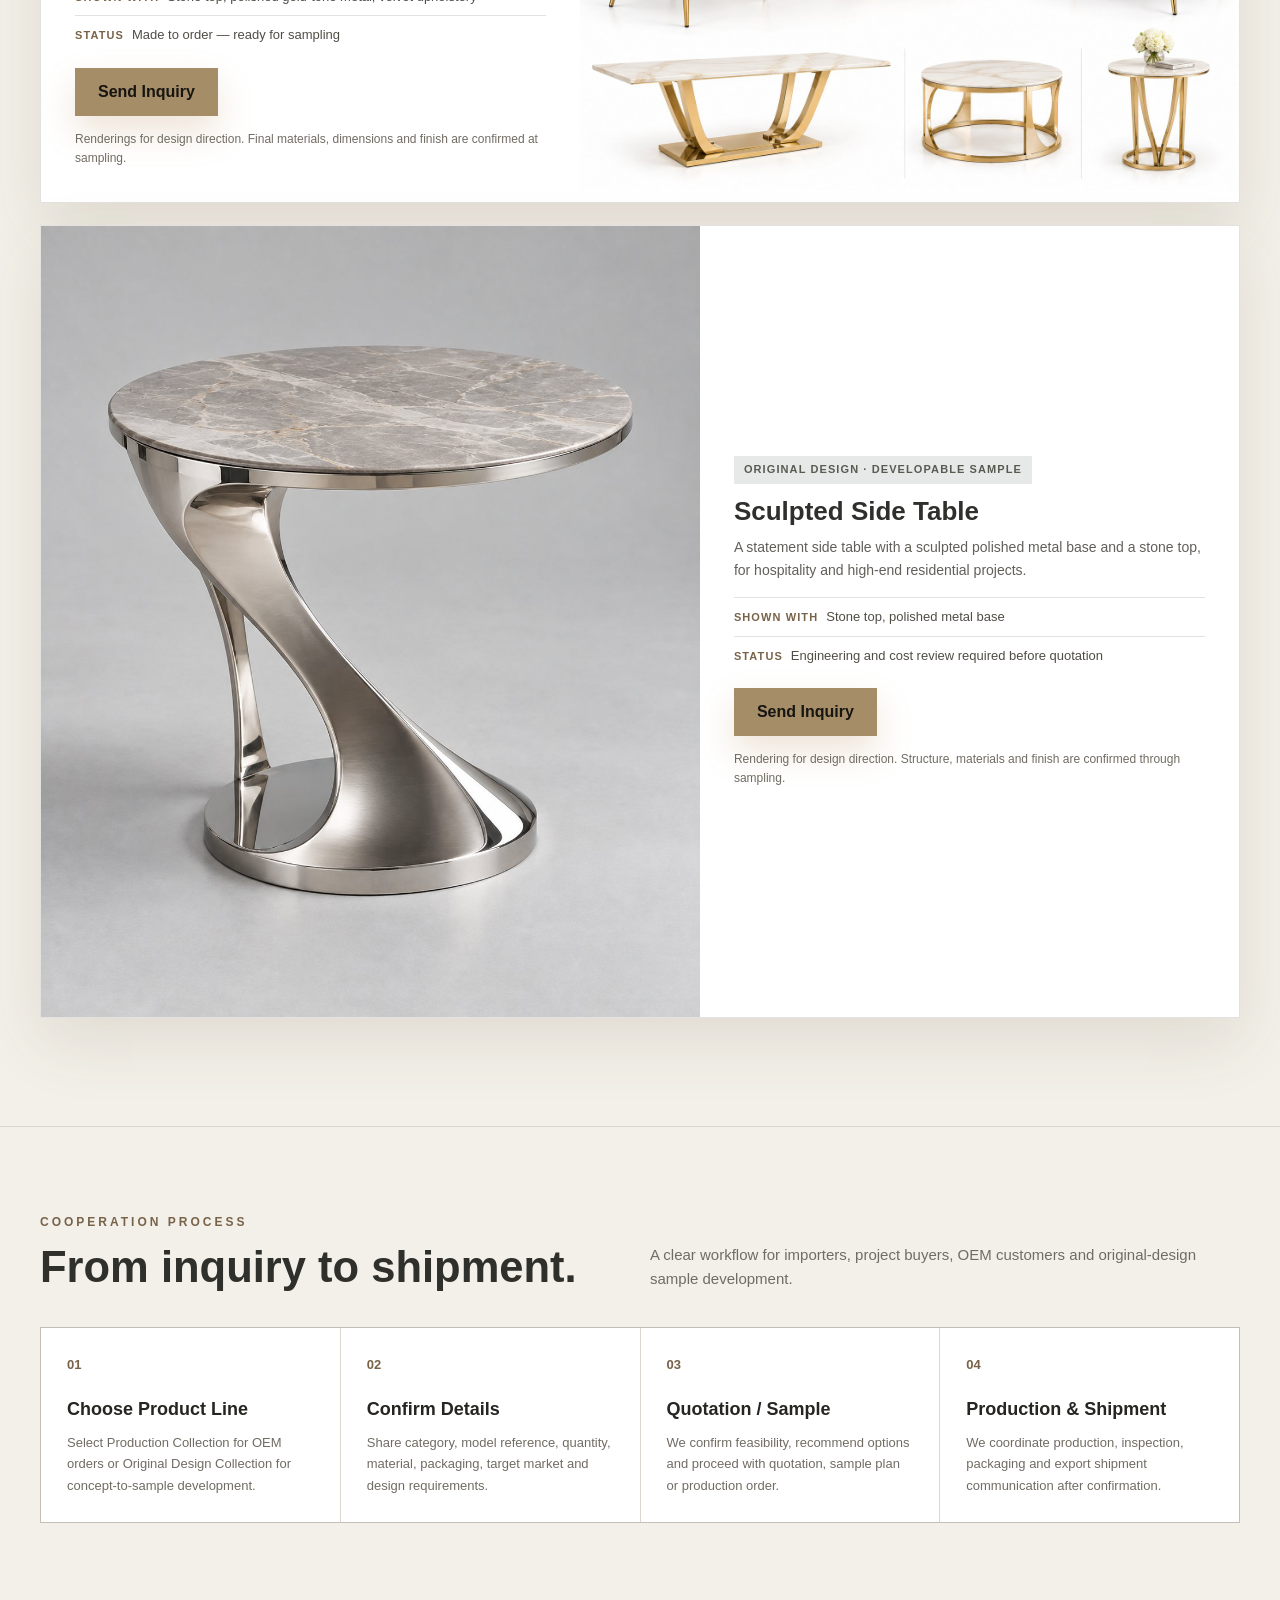
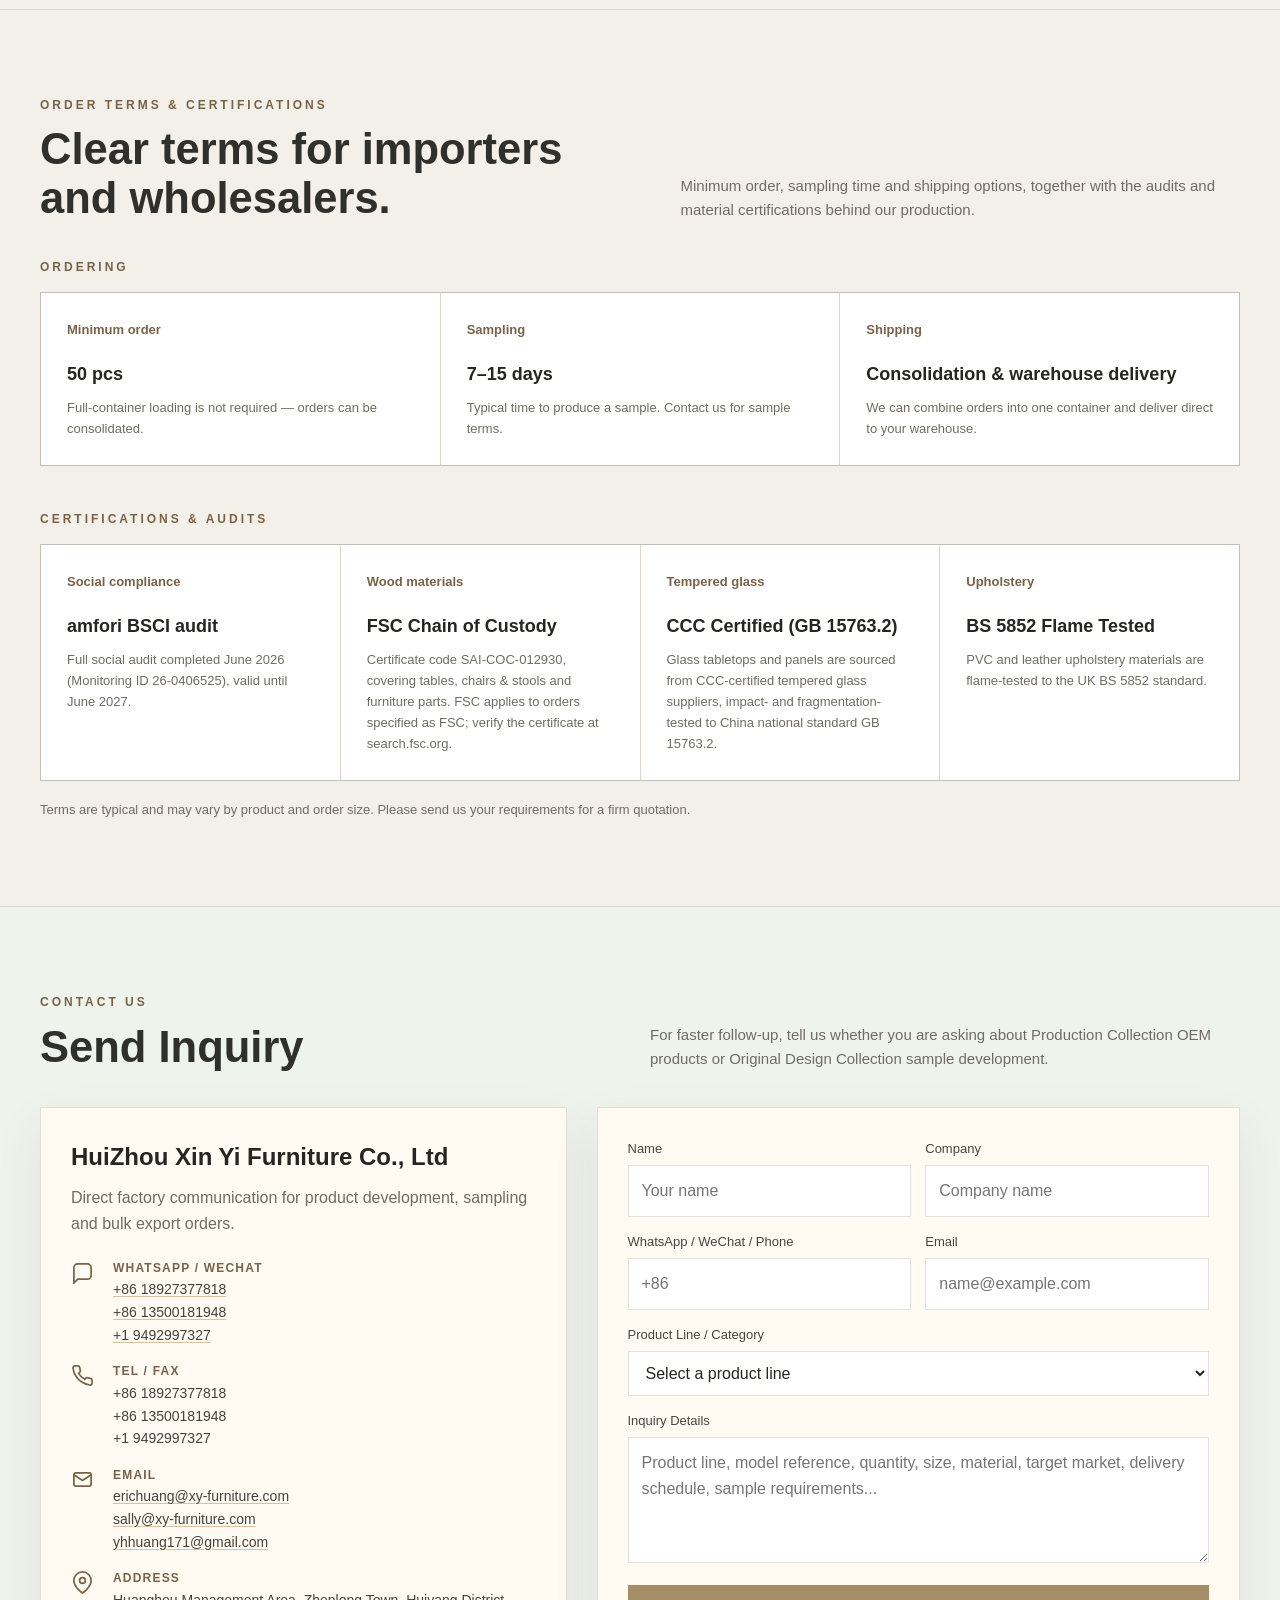
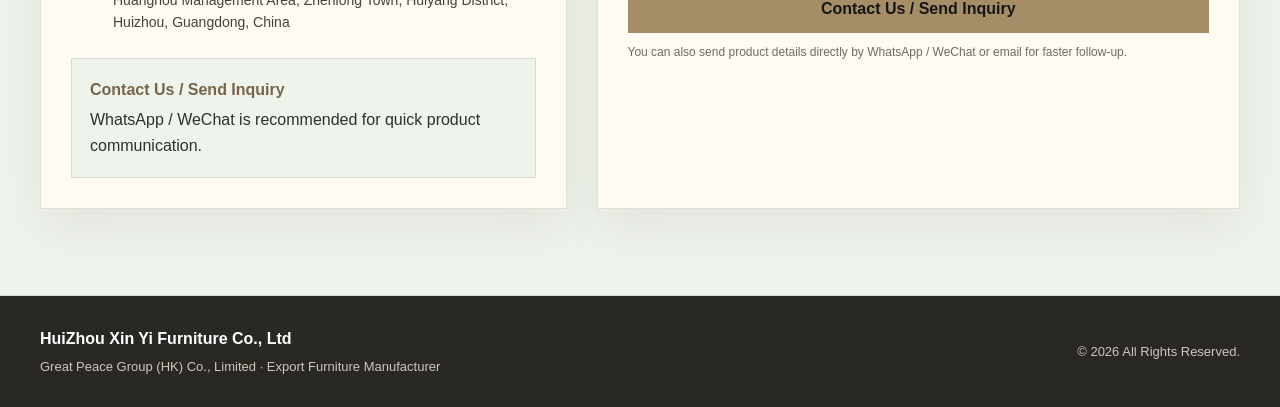
==== commit cf745137: "Sync published Airtable catalogue" ====
--- a/index.html
+++ b/index.html
@@ -435,9 +435,9 @@
 <article class="product-card" id="catalogue-recNt7pARpNxhaddq"><div class="product-image"><img src="/assets/catalogue/064e12289e51244cbb79b523.png" alt="01 — Round Dining Table Set" loading="lazy"></div><div class="product-body"><div class="product-index">01 / Production</div><div class="line-badge">OEM-ready</div><h3>01 — Round Dining Table Set</h3><p></p><div class="product-tags"></div><a class="product-link" href="#contact">Send Inquiry</a></div></article>
 <article class="product-card" id="catalogue-recPKq1qfQoUIQAXx"><div class="product-image"><img src="/assets/catalogue/53dedf287f2d4e0163035722.png" alt="02 — Round Glass Dining Table Set" loading="lazy"></div><div class="product-body"><div class="product-index">02 / Production</div><div class="line-badge">OEM-ready</div><h3>02 — Round Glass Dining Table Set</h3><p></p><div class="product-tags"></div><a class="product-link" href="#contact">Send Inquiry</a></div></article>
 <article class="product-card" id="catalogue-recRaNPfhRzsWLfMr"><div class="product-image"><img src="/assets/catalogue/93c8bb6392c5a50097e40b13.png" alt="03 — Round Wood CoffeeTable with Wire Metal Base" loading="lazy"></div><div class="product-body"><div class="product-index">03 / Production</div><div class="line-badge">OEM-ready</div><h3>03 — Round Wood CoffeeTable with Wire Metal Base</h3><p></p><div class="product-tags"></div><a class="product-link" href="#contact">Send Inquiry</a></div></article>
-<article class="product-card" id="catalogue-recnjqFSwTaDv8KjS"><div class="product-image"><img src="/assets/catalogue/4c06cc24c58185c06c39e749.png" alt="04 — Upholstered Counter Stool" loading="lazy"></div><div class="product-body"><div class="product-index">04 / Production</div><div class="line-badge">OEM-ready</div><h3>04 — Upholstered Counter Stool</h3><p></p><div class="product-tags"></div><a class="product-link" href="#contact">Send Inquiry</a></div></article>
-<article class="product-card" id="catalogue-recmS60bWD9JHNdLG"><div class="product-image"><img src="/assets/catalogue/77722b297de4486791d26f0e.jpg" alt="05 — Curved Corner Dining Nook Set" loading="lazy"></div><div class="product-body"><div class="product-index">05 / Production</div><div class="line-badge">OEM-ready</div><h3>05 — Curved Corner Dining Nook Set</h3><p></p><div class="product-tags"></div><a class="product-link" href="#contact">Send Inquiry</a></div></article>
-<article class="product-card" id="catalogue-recObW1RiXVBzqjhX"><div class="product-image"><img src="/assets/catalogue/086769debecf77d28b23d381.jpg" alt="06 — Modern C-Shaped Side Table Set" loading="lazy"></div><div class="product-body"><div class="product-index">06 / Production</div><div class="line-badge">OEM-ready</div><h3>06 — Modern C-Shaped Side Table Set</h3><p></p><div class="product-tags"></div><a class="product-link" href="#contact">Send Inquiry</a></div></article>
+<article class="product-card" id="catalogue-recmS60bWD9JHNdLG"><div class="product-image"><img src="/assets/catalogue/77722b297de4486791d26f0e.jpg" alt="04 — Curved Corner Dining Nook Set" loading="lazy"></div><div class="product-body"><div class="product-index">04 / Production</div><div class="line-badge">OEM-ready</div><h3>04 — Curved Corner Dining Nook Set</h3><p></p><div class="product-tags"></div><a class="product-link" href="#contact">Send Inquiry</a></div></article>
+<article class="product-card" id="catalogue-recObW1RiXVBzqjhX"><div class="product-image"><img src="/assets/catalogue/086769debecf77d28b23d381.jpg" alt="05 — Modern C-Shaped Side Table Set" loading="lazy"></div><div class="product-body"><div class="product-index">05 / Production</div><div class="line-badge">OEM-ready</div><h3>05 — Modern C-Shaped Side Table Set</h3><p></p><div class="product-tags"></div><a class="product-link" href="#contact">Send Inquiry</a></div></article>
+<article class="product-card" id="catalogue-recnjqFSwTaDv8KjS"><div class="product-image"><img src="/assets/catalogue/4c06cc24c58185c06c39e749.png" alt="06 — Upholstered Counter Stool" loading="lazy"></div><div class="product-body"><div class="product-index">06 / Production</div><div class="line-badge">OEM-ready</div><h3>06 — Upholstered Counter Stool</h3><p></p><div class="product-tags"></div><a class="product-link" href="#contact">Send Inquiry</a></div></article>
 </div>
     </div>
   </section>
